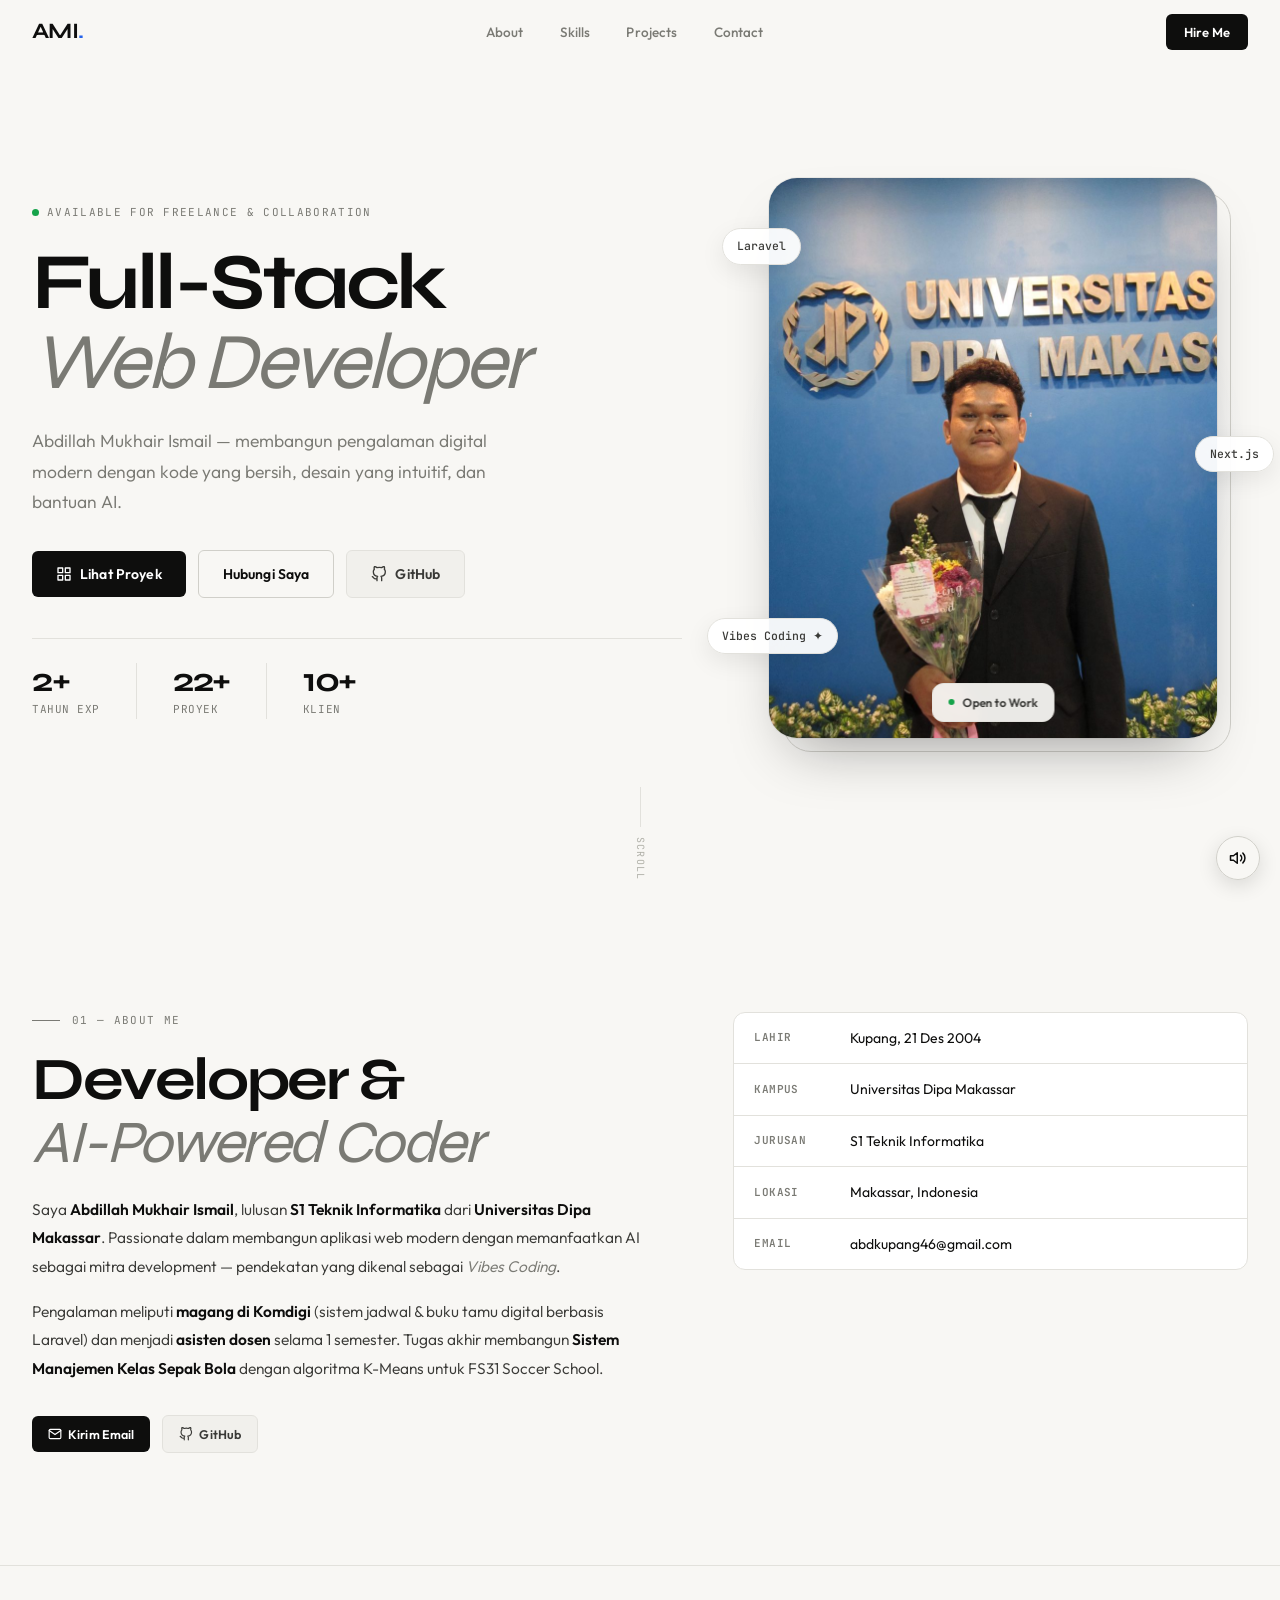
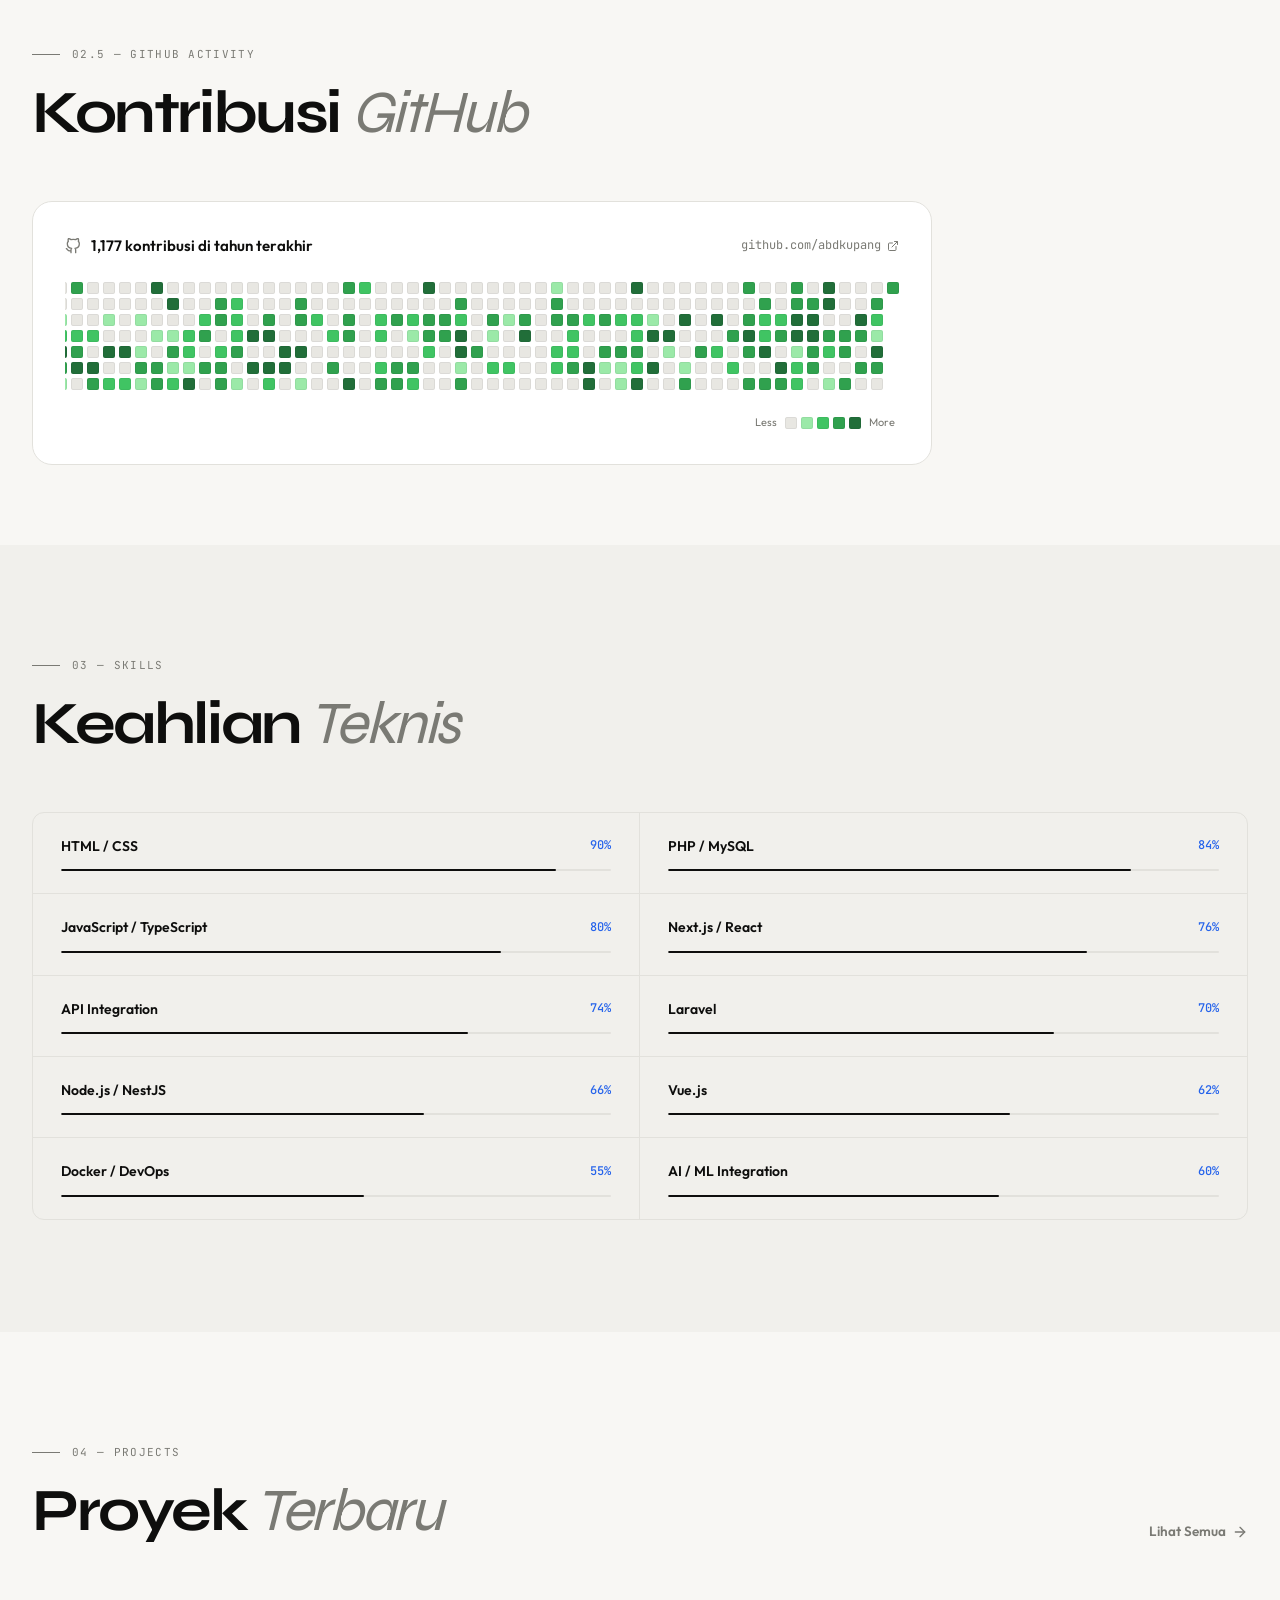
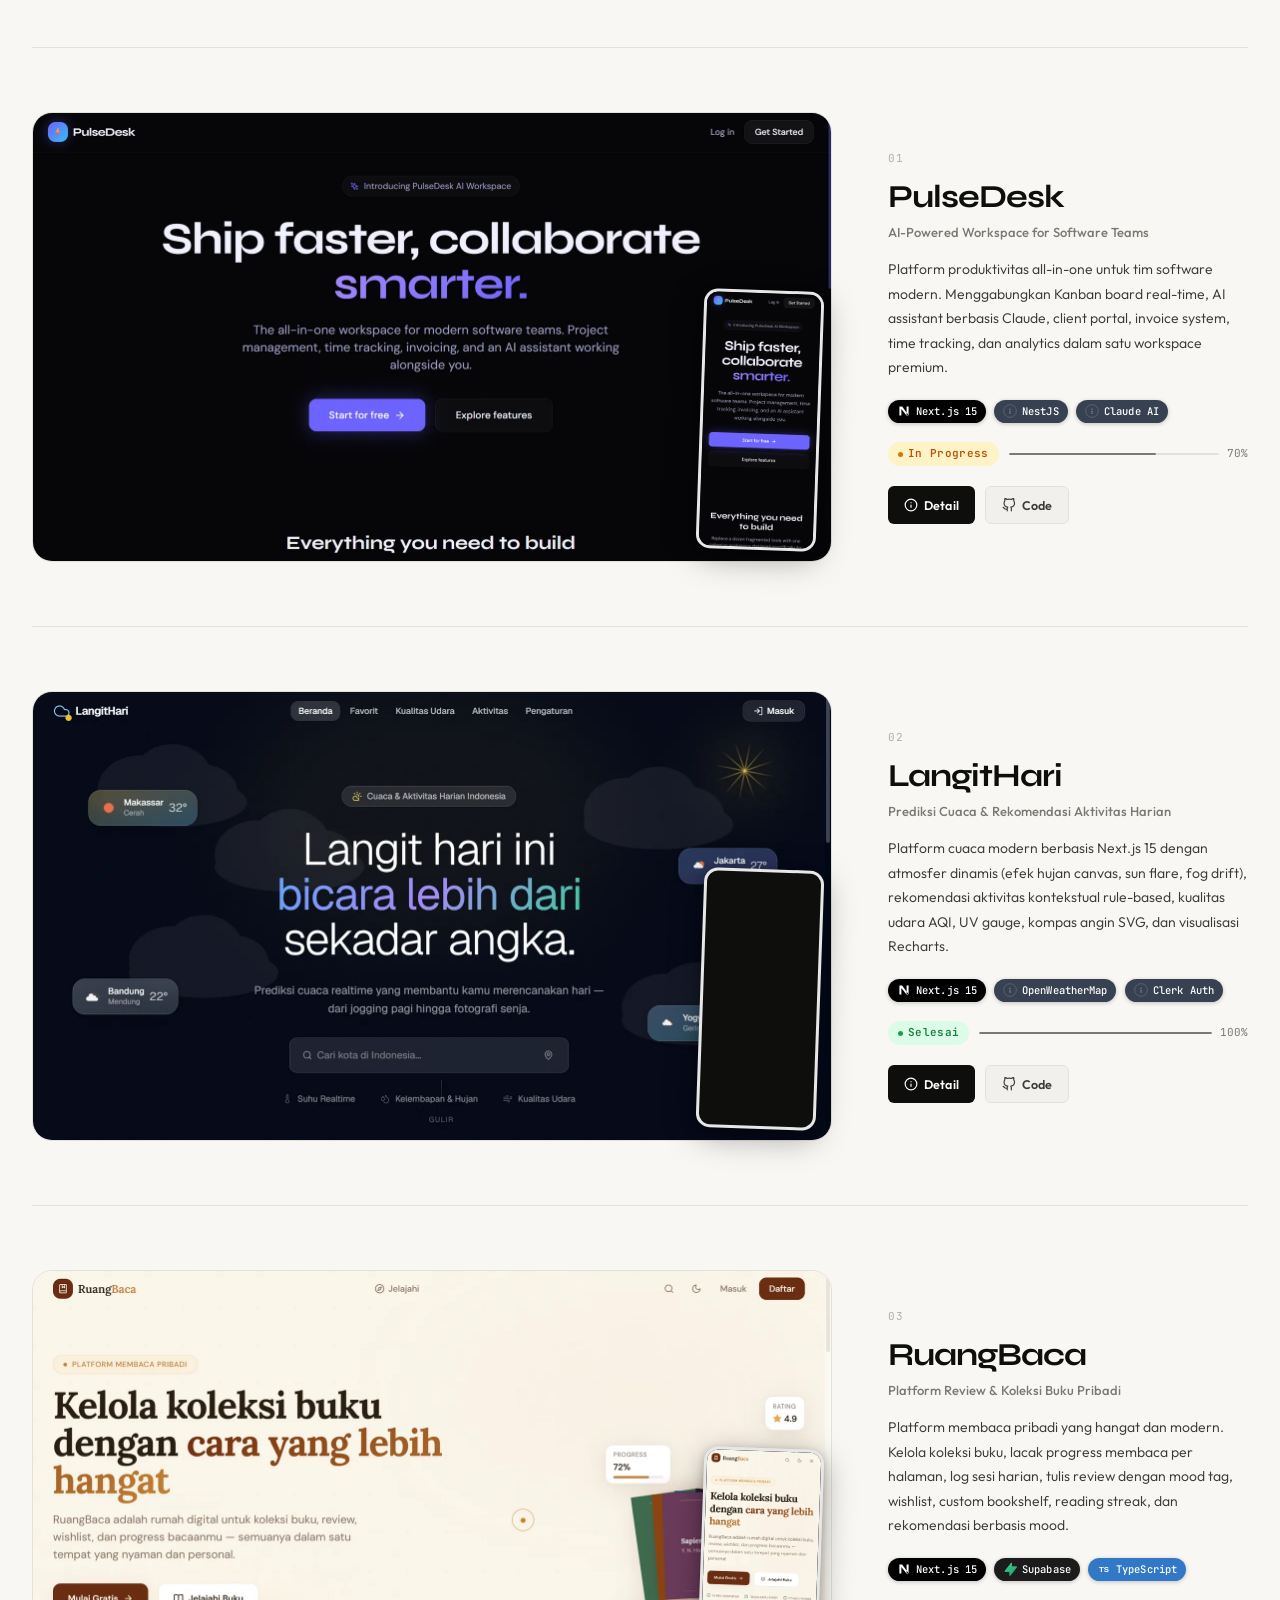
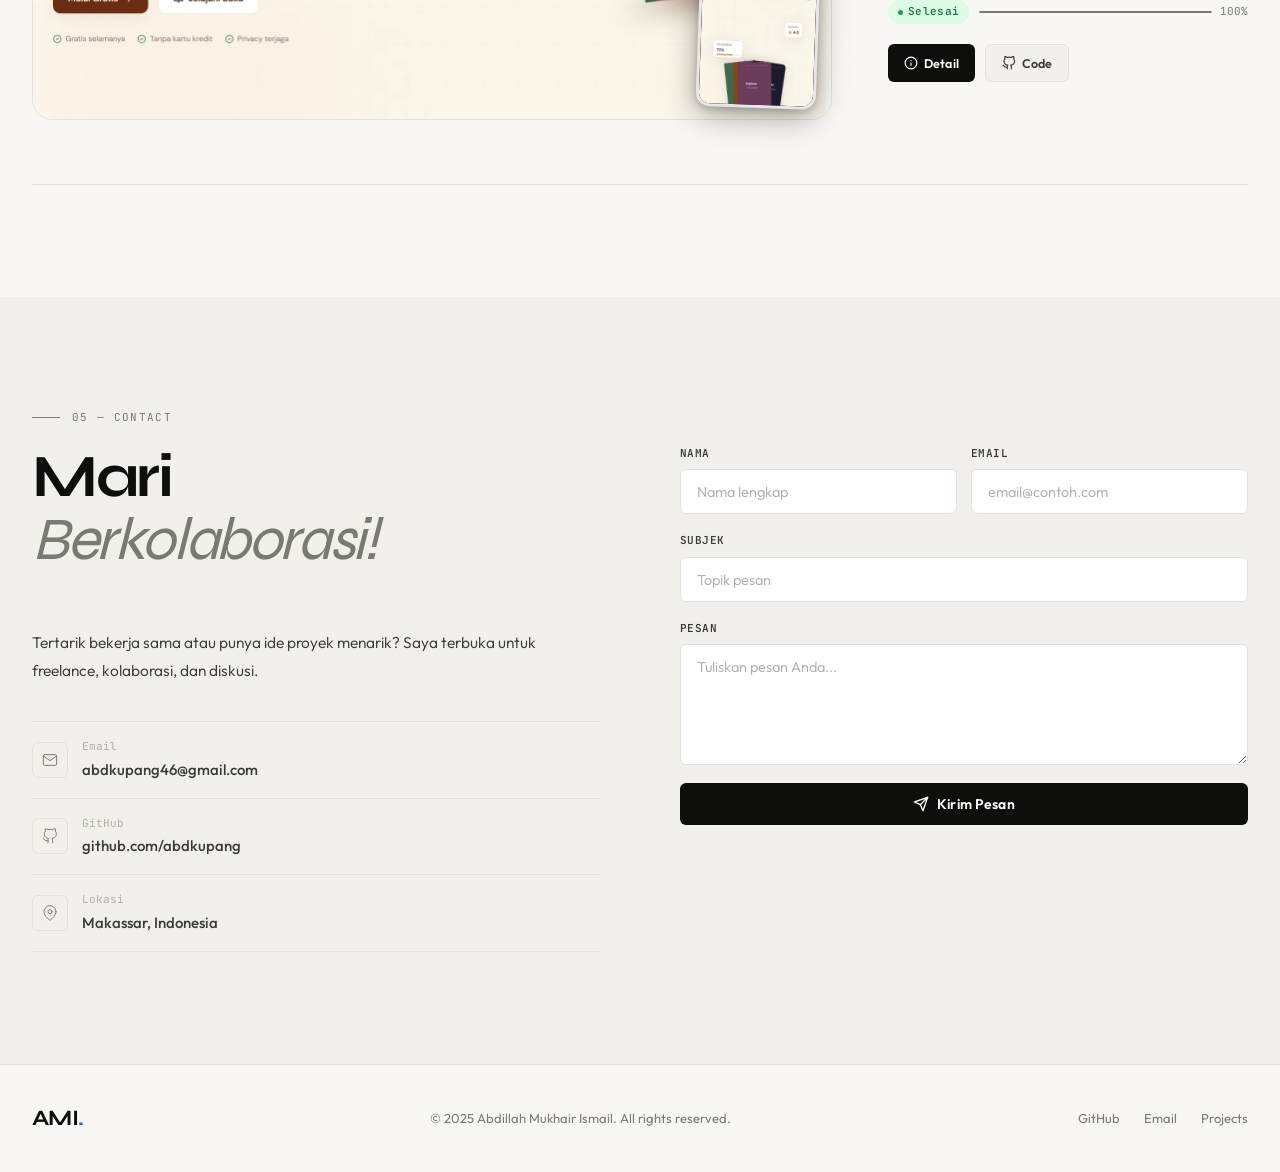
==== index.html @ 4f96936a "Perbarui tampilan: hero dengan foto, sound efek, optimasi performa" ====
<!DOCTYPE html>
<html lang="id">
<head>
  <meta charset="UTF-8">
  <meta name="viewport" content="width=device-width, initial-scale=1.0">
  <meta name="description" content="Abdillah Mukhair Ismail — Full-Stack Web Developer & AI-Powered Coder dari Makassar.">
  <title>Abdillah Mukhair Ismail — Portfolio</title>
  <link rel="preconnect" href="https://fonts.googleapis.com">
  <link rel="preconnect" href="https://fonts.gstatic.com" crossorigin>
  <link href="https://fonts.googleapis.com/css2?family=Syne:wght@400;600;700&family=Outfit:wght@300;400;500;600&family=JetBrains+Mono:wght@400;500&display=swap" rel="stylesheet">
  <link rel="preload" as="image" href="foto.jpg" fetchpriority="high">
  <link rel="stylesheet" href="style.css">
</head>
<body>

<!-- ── CURSOR ─────────────────────────────── -->
<div id="cursor-dot"></div>
<div id="cursor-ring"></div>

<!-- ── NAV ───────────────────────────────── -->
<nav class="nav" id="nav">
  <div class="nav-inner">
    <a href="index.html" class="nav-logo">AMI<span class="logo-dot">.</span></a>
    <ul class="nav-links" id="navLinks">
      <li><a href="#about"    class="nav-link">About</a></li>
      <li><a href="#skills"   class="nav-link">Skills</a></li>
      <li><a href="#projects" class="nav-link">Projects</a></li>
      <li><a href="#contact"  class="nav-link">Contact</a></li>
    </ul>
    <a href="#contact" class="nav-cta">Hire Me</a>
    <button class="nav-toggle" id="navToggle" aria-label="Toggle menu">
      <span></span><span></span>
    </button>
  </div>
</nav>

<!-- ── HERO ──────────────────────────────── -->
<section class="hero" id="hero">
  <div class="hero-grid">

    <div class="hero-copy">
      <div class="hero-eyebrow">
        <span class="hero-eyebrow-dot"></span>
        Available for Freelance &amp; Collaboration
      </div>

      <h1 class="hero-h1">
        Full-Stack<br>
        <em>Web Developer</em>
      </h1>

      <p class="hero-desc">
        Abdillah Mukhair Ismail — membangun pengalaman digital modern
        dengan kode yang bersih, desain yang intuitif, dan bantuan AI.
      </p>

      <div class="hero-actions">
        <a href="#projects" class="btn btn-primary">
          <svg xmlns="http://www.w3.org/2000/svg" width="16" height="16" viewBox="0 0 24 24" fill="none" stroke="currentColor" stroke-width="2" stroke-linecap="round" stroke-linejoin="round"><rect x="3" y="3" width="7" height="7"/><rect x="14" y="3" width="7" height="7"/><rect x="14" y="14" width="7" height="7"/><rect x="3" y="14" width="7" height="7"/></svg>
          Lihat Proyek
        </a>
        <a href="#contact" class="btn btn-outline">Hubungi Saya</a>
        <a href="https://github.com/abdkupang" target="_blank" rel="noopener" class="btn btn-ghost" aria-label="GitHub">
          <svg xmlns="http://www.w3.org/2000/svg" width="16" height="16" viewBox="0 0 24 24" fill="none" stroke="currentColor" stroke-width="2" stroke-linecap="round" stroke-linejoin="round"><path d="M9 19c-5 1.5-5-2.5-7-3m14 6v-3.87a3.37 3.37 0 00-.94-2.61c3.14-.35 6.44-1.54 6.44-7A5.44 5.44 0 0020 4.77 5.07 5.07 0 0019.91 1S18.73.65 16 2.48a13.38 13.38 0 00-7 0C6.27.65 5.09 1 5.09 1A5.07 5.07 0 005 4.77a5.44 5.44 0 00-1.5 3.78c0 5.42 3.3 6.61 6.44 7A3.37 3.37 0 009 18.13V22"/></svg>
          <span class="btn-label">GitHub</span>
        </a>
      </div>

      <div class="hero-stats">
        <div class="hero-stat">
          <div class="stat-num">2+</div>
          <div class="stat-label">Tahun Exp</div>
        </div>
        <div class="hero-stat">
          <div class="stat-num">22+</div>
          <div class="stat-label">Proyek</div>
        </div>
        <div class="hero-stat">
          <div class="stat-num">10+</div>
          <div class="stat-label">Klien</div>
        </div>
      </div>
    </div>

    <div class="hero-visual">
      <div class="hero-photo" id="heroPhoto">
        <img src="foto.jpg" alt="Foto Abdillah Mukhair Ismail" width="900" height="1200"
             decoding="async" fetchpriority="high"
             onerror="this.closest('.hero-photo').classList.add('no-photo')">
        <div class="photo-badge">
          <span class="photo-badge-dot"></span>
          Open to Work
        </div>
      </div>
      <span class="hero-chip chip-1" role="presentation">Laravel</span>
      <span class="hero-chip chip-2" role="presentation">Next.js</span>
      <span class="hero-chip chip-3" role="presentation">Vibes Coding ✦</span>
    </div>

  </div>

  <a href="#about" class="hero-scroll" aria-label="Scroll ke bagian About">
    <div class="scroll-track"><div class="scroll-thumb"></div></div>
    <span class="scroll-label">Scroll</span>
  </a>
</section>

<!-- ── ABOUT ──────────────────────────────── -->
<section class="section" id="about">
  <div class="container">
    <div class="about-grid">

      <div class="about-content">
        <div class="section-eyebrow reveal">01 — About Me</div>
        <h2 class="section-title reveal" style="--d:.08s">
          Developer &amp;<br><em>AI-Powered Coder</em>
        </h2>

        <p class="body-text reveal" style="--d:.14s">
          Saya <strong>Abdillah Mukhair Ismail</strong>, lulusan <strong>S1 Teknik Informatika</strong>
          dari <strong>Universitas Dipa Makassar</strong>. Passionate dalam membangun aplikasi web
          modern dengan memanfaatkan AI sebagai mitra development —
          pendekatan yang dikenal sebagai <em>Vibes Coding</em>.
        </p>
        <p class="body-text reveal" style="--d:.2s">
          Pengalaman meliputi <strong>magang di Komdigi</strong> (sistem jadwal &amp; buku tamu
          digital berbasis Laravel) dan menjadi <strong>asisten dosen</strong> selama 1 semester.
          Tugas akhir membangun <strong>Sistem Manajemen Kelas Sepak Bola</strong> dengan
          algoritma K-Means untuk FS31 Soccer School.
        </p>

        <div class="about-actions reveal" style="--d:.26s">
          <a href="mailto:abdkupang46@gmail.com" class="btn btn-primary btn-sm">
            <svg xmlns="http://www.w3.org/2000/svg" width="14" height="14" viewBox="0 0 24 24" fill="none" stroke="currentColor" stroke-width="2" stroke-linecap="round" stroke-linejoin="round"><path d="M4 4h16c1.1 0 2 .9 2 2v12c0 1.1-.9 2-2 2H4c-1.1 0-2-.9-2-2V6c0-1.1.9-2 2-2z"/><polyline points="22,6 12,13 2,6"/></svg>
            Kirim Email
          </a>
          <a href="https://github.com/abdkupang" target="_blank" rel="noopener" class="btn btn-ghost btn-sm">
            <svg xmlns="http://www.w3.org/2000/svg" width="14" height="14" viewBox="0 0 24 24" fill="none" stroke="currentColor" stroke-width="2" stroke-linecap="round" stroke-linejoin="round"><path d="M9 19c-5 1.5-5-2.5-7-3m14 6v-3.87a3.37 3.37 0 00-.94-2.61c3.14-.35 6.44-1.54 6.44-7A5.44 5.44 0 0020 4.77 5.07 5.07 0 0019.91 1S18.73.65 16 2.48a13.38 13.38 0 00-7 0C6.27.65 5.09 1 5.09 1A5.07 5.07 0 005 4.77a5.44 5.44 0 00-1.5 3.78c0 5.42 3.3 6.61 6.44 7A3.37 3.37 0 009 18.13V22"/></svg>
            GitHub
          </a>
        </div>
      </div>

      <div class="about-info reveal reveal-right" style="--d:.12s">
        <div class="info-row">
          <span class="info-key">Lahir</span>
          <span class="info-val">Kupang, 21 Des 2004</span>
        </div>
        <div class="info-row">
          <span class="info-key">Kampus</span>
          <span class="info-val">Universitas Dipa Makassar</span>
        </div>
        <div class="info-row">
          <span class="info-key">Jurusan</span>
          <span class="info-val">S1 Teknik Informatika</span>
        </div>
        <div class="info-row">
          <span class="info-key">Lokasi</span>
          <span class="info-val">Makassar, Indonesia</span>
        </div>
        <div class="info-row">
          <span class="info-key">Email</span>
          <span class="info-val">abdkupang46@gmail.com</span>
        </div>
      </div>

    </div>
  </div>
</section>

<!-- ── GITHUB CONTRIBUTIONS ─────────────── -->
<section class="section section-gh" id="github">
  <div class="container">
    <div class="section-eyebrow reveal">02.5 — GitHub Activity</div>
    <h2 class="section-title reveal" style="--d:.08s">Kontribusi<em> GitHub</em></h2>
    <div class="gh-contrib-wrap reveal" style="--d:.14s">
      <div class="gh-contrib-header">
        <div class="gh-contrib-meta">
          <svg xmlns="http://www.w3.org/2000/svg" width="16" height="16" viewBox="0 0 24 24" fill="none" stroke="currentColor" stroke-width="2" stroke-linecap="round" stroke-linejoin="round"><path d="M9 19c-5 1.5-5-2.5-7-3m14 6v-3.87a3.37 3.37 0 00-.94-2.61c3.14-.35 6.44-1.54 6.44-7A5.44 5.44 0 0020 4.77 5.07 5.07 0 0019.91 1S18.73.65 16 2.48a13.38 13.38 0 00-7 0C6.27.65 5.09 1 5.09 1A5.07 5.07 0 005 4.77a5.44 5.44 0 00-1.5 3.78c0 5.42 3.3 6.61 6.44 7A3.37 3.37 0 009 18.13V22"/></svg>
          <span id="ghContribCount">Loading...</span>
        </div>
        <a href="https://github.com/abdkupang" target="_blank" class="gh-profile-link">
          github.com/abdkupang
          <svg xmlns="http://www.w3.org/2000/svg" width="12" height="12" viewBox="0 0 24 24" fill="none" stroke="currentColor" stroke-width="2" stroke-linecap="round" stroke-linejoin="round"><path d="M18 13v6a2 2 0 01-2 2H5a2 2 0 01-2-2V8a2 2 0 012-2h6"/><polyline points="15 3 21 3 21 9"/><line x1="10" y1="14" x2="21" y2="3"/></svg>
        </a>
      </div>
      <div class="gh-heatmap-scroll">
        <div class="gh-heatmap" id="ghHeatmap"></div>
      </div>
      <div class="gh-contrib-footer">
        <div class="gh-legend">
          <span class="gh-legend-label">Less</span>
          <span class="gh-cell gh-l0"></span>
          <span class="gh-cell gh-l1"></span>
          <span class="gh-cell gh-l2"></span>
          <span class="gh-cell gh-l3"></span>
          <span class="gh-cell gh-l4"></span>
          <span class="gh-legend-label">More</span>
        </div>
      </div>
    </div>
  </div>
</section>

<!-- ── SKILLS ─────────────────────────────── -->
<section class="section section-alt" id="skills">
  <div class="container">
    <div class="section-eyebrow reveal">03 — Skills</div>
    <h2 class="section-title reveal" style="--d:.08s">Keahlian<em> Teknis</em></h2>

    <div class="skills-grid" id="skillsGrid">
      <!-- Rendered by JS from SKILLS data -->
    </div>
  </div>
</section>

<!-- ── PROJECTS ───────────────────────────── -->
<section class="section" id="projects">
  <div class="container">
    <div class="projects-intro">
      <div>
        <div class="section-eyebrow reveal">04 — Projects</div>
        <h2 class="section-title reveal" style="--d:.08s">Proyek<em> Terbaru</em></h2>
      </div>
      <a href="projects.html" class="link-view-all reveal" style="--d:.12s">
        Lihat Semua
        <svg xmlns="http://www.w3.org/2000/svg" width="16" height="16" viewBox="0 0 24 24" fill="none" stroke="currentColor" stroke-width="2" stroke-linecap="round" stroke-linejoin="round"><line x1="5" y1="12" x2="19" y2="12"/><polyline points="12 5 19 12 12 19"/></svg>
      </a>
    </div>

    <div class="featured-list" id="featuredList">
      <!-- Rendered by JS -->
    </div>
  </div>
</section>

<!-- ── CONTACT ───────────────────────────── -->
<section class="section section-alt" id="contact">
  <div class="container">
    <div class="section-eyebrow reveal">05 — Contact</div>
    <div class="contact-grid">

      <div class="reveal reveal-left">
        <h2 class="section-title">Mari<br><em>Berkolaborasi!</em></h2>
        <p class="body-text">
          Tertarik bekerja sama atau punya ide proyek menarik?
          Saya terbuka untuk freelance, kolaborasi, dan diskusi.
        </p>

        <div class="contact-links">
          <a href="mailto:abdkupang46@gmail.com" class="contact-link">
            <span class="contact-link-icon">
              <svg xmlns="http://www.w3.org/2000/svg" width="16" height="16" viewBox="0 0 24 24" fill="none" stroke="currentColor" stroke-width="1.5" stroke-linecap="round" stroke-linejoin="round"><path d="M4 4h16c1.1 0 2 .9 2 2v12c0 1.1-.9 2-2 2H4c-1.1 0-2-.9-2-2V6c0-1.1.9-2 2-2z"/><polyline points="22,6 12,13 2,6"/></svg>
            </span>
            <span>
              <span class="contact-link-label">Email</span>
              <span class="contact-link-value">abdkupang46@gmail.com</span>
            </span>
          </a>
          <a href="https://github.com/abdkupang" target="_blank" class="contact-link">
            <span class="contact-link-icon">
              <svg xmlns="http://www.w3.org/2000/svg" width="16" height="16" viewBox="0 0 24 24" fill="none" stroke="currentColor" stroke-width="1.5" stroke-linecap="round" stroke-linejoin="round"><path d="M9 19c-5 1.5-5-2.5-7-3m14 6v-3.87a3.37 3.37 0 00-.94-2.61c3.14-.35 6.44-1.54 6.44-7A5.44 5.44 0 0020 4.77 5.07 5.07 0 0019.91 1S18.73.65 16 2.48a13.38 13.38 0 00-7 0C6.27.65 5.09 1 5.09 1A5.07 5.07 0 005 4.77a5.44 5.44 0 00-1.5 3.78c0 5.42 3.3 6.61 6.44 7A3.37 3.37 0 009 18.13V22"/></svg>
            </span>
            <span>
              <span class="contact-link-label">GitHub</span>
              <span class="contact-link-value">github.com/abdkupang</span>
            </span>
          </a>
          <div class="contact-link" style="cursor:default">
            <span class="contact-link-icon">
              <svg xmlns="http://www.w3.org/2000/svg" width="16" height="16" viewBox="0 0 24 24" fill="none" stroke="currentColor" stroke-width="1.5" stroke-linecap="round" stroke-linejoin="round"><path d="M21 10c0 7-9 13-9 13s-9-6-9-13a9 9 0 0118 0z"/><circle cx="12" cy="10" r="3"/></svg>
            </span>
            <span>
              <span class="contact-link-label">Lokasi</span>
              <span class="contact-link-value">Makassar, Indonesia</span>
            </span>
          </div>
        </div>
      </div>

      <form class="contact-form reveal reveal-right" id="contactForm">
        <div class="form-row">
          <div class="form-group">
            <label class="form-label" for="name">Nama</label>
            <input class="form-control" type="text" id="name" placeholder="Nama lengkap" required>
          </div>
          <div class="form-group">
            <label class="form-label" for="email">Email</label>
            <input class="form-control" type="email" id="email" placeholder="email@contoh.com" required>
          </div>
        </div>
        <div class="form-group">
          <label class="form-label" for="subject">Subjek</label>
          <input class="form-control" type="text" id="subject" placeholder="Topik pesan" required>
        </div>
        <div class="form-group">
          <label class="form-label" for="message">Pesan</label>
          <textarea class="form-control" id="message" rows="5" placeholder="Tuliskan pesan Anda..." required></textarea>
        </div>
        <button type="submit" class="btn btn-primary" style="width:100%;justify-content:center">
          <svg xmlns="http://www.w3.org/2000/svg" width="16" height="16" viewBox="0 0 24 24" fill="none" stroke="currentColor" stroke-width="2" stroke-linecap="round" stroke-linejoin="round"><line x1="22" y1="2" x2="11" y2="13"/><polygon points="22 2 15 22 11 13 2 9 22 2"/></svg>
          Kirim Pesan
        </button>
      </form>

    </div>
  </div>
</section>

<!-- ── FOOTER ─────────────────────────────── -->
<footer class="footer">
  <div class="container">
    <div class="footer-inner">
      <a href="index.html" class="nav-logo">AMI<span class="logo-dot">.</span></a>
      <p class="footer-copy">© 2025 Abdillah Mukhair Ismail. All rights reserved.</p>
      <div class="footer-links">
        <a href="https://github.com/abdkupang" target="_blank">GitHub</a>
        <a href="mailto:abdkupang46@gmail.com">Email</a>
        <a href="projects.html">Projects</a>
      </div>
    </div>
  </div>
</footer>

<script src="data.js"></script>
<script src="tech-icons.js"></script>
<script src="github.js"></script>
<script src="sfx.js"></script>
<script src="cursor.js"></script>
<script src="script.js"></script>
<script src="physics.js"></script>
</body>
</html>
---- style.css ----
/* ═══════════════════════════════════════════════
   PORTFOLIO v3 — Style
   Font: Syne + Outfit + JetBrains Mono
═══════════════════════════════════════════════ */

:root {
  --ink:        #0e0e0d;
  --ink-2:      #3a3a37;
  --ink-3:      #7a7a74;
  --ink-4:      #b0b0a8;
  --paper:      #f8f7f4;
  --paper-2:    #f1f0ec;
  --paper-3:    #e8e7e2;
  --line:       #e2e1dc;
  --line-2:     #d0cfc9;
  --white:      #ffffff;
  --accent:     #2563eb;
  --accent-dim: rgba(37,99,235,.10);
  --green:      #16a34a;
  --amber:      #d97706;
  --font-display: 'Syne', sans-serif;
  --font-body:    'Outfit', sans-serif;
  --font-mono:    'JetBrains Mono', monospace;
  --nav-h:  64px;
  --max-w:  1280px;
  --ease:   cubic-bezier(0.16, 1, 0.3, 1);
  --r-sm: 6px; --r: 12px; --r-lg: 20px;
}

*, *::before, *::after { box-sizing: border-box; margin: 0; padding: 0; }
html { scroll-behavior: smooth; -webkit-text-size-adjust: 100%; }
body {
  font-family: var(--font-body);
  background: var(--paper); color: var(--ink);
  line-height: 1.6; overflow-x: hidden;
  -webkit-font-smoothing: antialiased;
}
img { max-width: 100%; height: auto; display: block; }
a { color: inherit; text-decoration: none; }
ul, ol { list-style: none; }
button { font-family: inherit; cursor: pointer; border: none; background: none; }
input, textarea { font-family: inherit; }
::-webkit-scrollbar { width: 5px; }
::-webkit-scrollbar-track { background: var(--paper); }
::-webkit-scrollbar-thumb { background: var(--line-2); border-radius: 3px; }

/* ── CURSOR ── style kursor ada di cursor.js (dipakai semua halaman) ── */

/* ── NAV ── */
.nav {
  position: fixed; top: 0; left: 0; right: 0; z-index: 200;
  height: var(--nav-h);
  transition: background .35s, border-color .35s, box-shadow .35s;
}
.nav.scrolled {
  background: rgba(248,247,244,.94);
  backdrop-filter: blur(12px);
  border-bottom: 1px solid var(--line);
  box-shadow: 0 1px 20px rgba(0,0,0,.04);
}
.nav-inner {
  max-width: var(--max-w); margin: 0 auto; padding: 0 32px;
  height: 100%; display: flex; align-items: center; justify-content: space-between;
}
.nav-logo {
  font-family: var(--font-display); font-size: 22px; font-weight: 700;
  letter-spacing: -.03em; transition: opacity .2s;
}
.nav-logo:hover { opacity: .65; }
.logo-dot { color: var(--accent); }
.nav-links { display: flex; align-items: center; gap: 36px; }
.nav-link {
  font-size: 13.5px; font-weight: 500; color: var(--ink-3);
  transition: color .2s; position: relative; letter-spacing: .01em;
}
.nav-link::after {
  content: ''; position: absolute; bottom: -4px; left: 0;
  width: 0; height: 1.5px; background: var(--accent);
  transition: width .28s var(--ease);
}
.nav-link:hover { color: var(--ink); }
.nav-link:hover::after, .nav-link.active::after { width: 100%; }
.nav-link.active { color: var(--ink); }
.nav-cta {
  font-size: 13px; font-weight: 600; padding: 8px 18px;
  border-radius: var(--r-sm); background: var(--ink); color: var(--white);
  transition: all .2s;
}
.nav-cta:hover { background: var(--ink-2); transform: translateY(-1px); }
.nav-toggle { display: none; flex-direction: column; gap: 5px; padding: 6px; width: 36px; }
.nav-toggle span { display: block; height: 1.5px; background: var(--ink); transition: transform .3s var(--ease), opacity .2s; transform-origin: center; }
.nav-toggle.open span:nth-child(1) { transform: translateY(6.5px) rotate(45deg); }
.nav-toggle.open span:nth-child(2) { transform: translateY(-6.5px) rotate(-45deg); }

/* ── HERO ── foto + teks dalam satu layar pertama ── */
.hero {
  min-height: 100vh; min-height: 100svh;
  max-width: var(--max-w); margin: 0 auto; position: relative;
  display: flex; align-items: center;
  padding: calc(var(--nav-h) + 16px) 32px 64px;
}
.hero-grid {
  width: 100%;
  display: grid; grid-template-columns: minmax(0, 1.12fr) minmax(0, .88fr);
  gap: 56px; align-items: center;
}
.hero-copy { will-change: transform; }
.hero-eyebrow {
  display: inline-flex; align-items: center; gap: 8px;
  font-family: var(--font-mono); font-size: 11px;
  color: var(--ink-3); letter-spacing: .12em; text-transform: uppercase;
  margin-bottom: 22px;
  opacity: 0; animation: fadeUp .6s var(--ease) .1s forwards;
}
.hero-eyebrow-dot { width: 7px; height: 7px; border-radius: 50%; background: var(--green); animation: blink 2.4s ease-in-out infinite; }
@keyframes blink { 0%,100%{opacity:1} 50%{opacity:.25} }
.hero-h1 {
  font-family: var(--font-display);
  font-size: clamp(44px, 6.2vw, 88px);
  font-weight: 700; line-height: 1.0; letter-spacing: -.04em; margin-bottom: 24px;
  opacity: 0; animation: fadeUp .7s var(--ease) .2s forwards;
}
.hero-h1 em { font-style: italic; font-weight: 300; color: var(--ink-3); }
.hero-desc {
  font-size: clamp(15px, 1.5vw, 17.5px); color: var(--ink-3);
  line-height: 1.75; max-width: 500px; font-weight: 350; margin-bottom: 32px;
  opacity: 0; animation: fadeUp .7s var(--ease) .32s forwards;
}
.hero-actions {
  display: flex; align-items: center; gap: 12px; flex-wrap: wrap; margin-bottom: 40px;
  opacity: 0; animation: fadeUp .7s var(--ease) .44s forwards;
}
.hero-stats {
  display: flex; border-top: 1px solid var(--line); padding-top: 24px;
  opacity: 0; animation: fadeUp .7s var(--ease) .56s forwards;
}
.hero-stat { padding-right: 36px; margin-right: 36px; border-right: 1px solid var(--line); cursor: default; }
.hero-stat:last-child { border-right: none; margin-right: 0; padding-right: 0; }
.stat-num { font-family: var(--font-display); font-size: 34px; font-weight: 700; letter-spacing: -.04em; line-height: 1; margin-bottom: 4px; }
.stat-label { font-size: 11px; color: var(--ink-3); letter-spacing: .05em; text-transform: uppercase; font-family: var(--font-mono); }

/* Foto profil */
.hero-visual { position: relative; display: flex; justify-content: center; align-items: center; }
.hero-visual::before {                       /* aura biru statis (murah, tanpa blur) */
  content: ''; position: absolute; width: 100%; aspect-ratio: 1; top: 50%; left: 50%;
  transform: translate(-50%, -50%); pointer-events: none;
  background: radial-gradient(closest-side, rgba(37,99,235,.13), rgba(37,99,235,0));
}
.hero-photo {
  position: relative; z-index: 2;
  height: min(66vh, 560px); height: min(66svh, 560px);
  aspect-ratio: 4 / 5; max-width: 100%;
  border-radius: 28px;
  opacity: 0; animation: photoIn .9s var(--ease) .25s forwards;
}
.hero-photo::before {                        /* bingkai garis di belakang foto */
  content: ''; position: absolute; inset: 14px -14px -14px 14px; z-index: -1;
  border: 1.5px solid var(--line-2); border-radius: inherit; pointer-events: none;
}
.hero-photo img {
  width: 100%; height: 100%; object-fit: cover; object-position: 50% 24%;
  border-radius: inherit; background: var(--paper-3);
  box-shadow: 0 30px 60px -24px rgba(14,14,13,.38), 0 0 0 1px rgba(14,14,13,.06);
  -webkit-user-drag: none; touch-action: manipulation;
}
.hero-photo.no-photo img { visibility: hidden; }
.hero-photo.no-photo::after {
  content: ''; position: absolute; inset: 0; border-radius: inherit; background: var(--paper-3);
}
@keyframes photoIn { from { opacity: 0; transform: translateY(24px) scale(.97); } to { opacity: 1; transform: none; } }

.photo-badge {
  position: absolute; bottom: 16px; left: 50%; transform: translateX(-50%);
  background: rgba(248,247,244,.94); backdrop-filter: blur(8px);
  border: 1px solid var(--line); border-radius: var(--r);
  padding: 9px 16px; white-space: nowrap; pointer-events: none;
  font-size: 12px; font-weight: 600; color: var(--ink-2);
  display: flex; align-items: center; gap: 8px;
}
.photo-badge-dot { width: 6px; height: 6px; border-radius: 50%; background: var(--green); animation: blink 2s infinite; }

/* Chip melayang di sekitar foto (desktop) */
.hero-chip {
  position: absolute; z-index: 3; padding: 8px 14px; border-radius: 100px;
  background: rgba(255,255,255,.94); border: 1px solid var(--line);
  font-family: var(--font-mono); font-size: 11.5px; font-weight: 500; color: var(--ink-2);
  box-shadow: 0 8px 24px rgba(0,0,0,.08); cursor: pointer; user-select: none;
  animation: chipFloat 5.5s ease-in-out infinite;
  transition: transform .25s var(--ease), box-shadow .25s, color .2s;
}
.hero-chip:hover { transform: scale(1.1) !important; color: var(--accent); box-shadow: 0 12px 30px rgba(37,99,235,.2); }
.hero-chip:active { transform: scale(.94) !important; }
.chip-1 { top: 9%;  left: -3%; }
.chip-2 { top: 46%; right: -5%; animation-delay: -1.8s; }
.chip-3 { bottom: 15%; left: -6%; animation-delay: -3.4s; }
@keyframes chipFloat { 0%,100% { translate: 0 0; } 50% { translate: 0 -9px; } }

/* Statistik mengambang (CSS saja, bukan loop JS) */
.hero-stat { animation: statFloat 4.6s ease-in-out infinite; }
.hero-stat:nth-child(2) { animation-delay: -1.5s; }
.hero-stat:nth-child(3) { animation-delay: -3s; }
@keyframes statFloat { 0%,100% { translate: 0 0; } 50% { translate: 0 -4px; } }

.hero-scroll {
  position: absolute; bottom: 20px; left: 50%; transform: translateX(-50%);
  display: flex; flex-direction: column; align-items: center; gap: 10px;
  opacity: 0; animation: fadeIn .6s ease 1.2s forwards;
}
.scroll-track { width: 1px; height: 40px; background: var(--line); position: relative; overflow: hidden; }
.scroll-thumb { position: absolute; top: -100%; left: 0; width: 100%; height: 50%; background: var(--ink-3); animation: scrollAnim 2.2s var(--ease) infinite 1.5s; }
@keyframes scrollAnim { 0%{top:-50%} 100%{top:120%} }
.scroll-label { font-family: var(--font-mono); font-size: 10px; color: var(--ink-4); letter-spacing: .12em; text-transform: uppercase; writing-mode: vertical-rl; }

/* ── BUTTONS ── */
.btn {
  display: inline-flex; align-items: center; gap: 8px;
  padding: 12px 24px; border-radius: var(--r-sm);
  font-size: 14px; font-weight: 600; letter-spacing: .01em;
  transition: all .22s var(--ease); white-space: nowrap;
}
.btn svg { flex-shrink: 0; }
.btn-primary { background: var(--ink); color: var(--white); }
.btn-primary:hover { background: var(--ink-2); transform: translateY(-2px); box-shadow: 0 8px 24px rgba(0,0,0,.18); }
.btn-primary:active { transform: translateY(0); }
.btn-outline { background: transparent; color: var(--ink); border: 1.5px solid var(--line-2); }
.btn-outline:hover { border-color: var(--ink); background: var(--ink); color: var(--white); transform: translateY(-2px); }
.btn-ghost { background: var(--paper-2); color: var(--ink-2); border: 1px solid var(--line); }
.btn-ghost:hover { background: var(--paper-3); border-color: var(--line-2); }
.btn-sm { padding: 8px 16px; font-size: 12.5px; border-radius: var(--r-sm); gap: 6px; }
.btn-full { width: 100%; justify-content: center; }

/* ── LAYOUT ── */
.container { max-width: var(--max-w); margin: 0 auto; padding: 0 32px; }
.section { padding: 112px 0; }
.section-alt { background: var(--paper-2); }
.section-eyebrow {
  font-family: var(--font-mono); font-size: 11px; color: var(--ink-3);
  letter-spacing: .12em; text-transform: uppercase; margin-bottom: 18px;
  display: flex; align-items: center; gap: 12px;
}
.section-eyebrow::before { content:''; width:28px; height:1px; background:var(--ink-3); }
.section-title {
  font-family: var(--font-display); font-size: clamp(34px, 5vw, 60px);
  font-weight: 700; letter-spacing: -.04em; line-height: 1.06; margin-bottom: 56px;
}
.section-title em { font-style: italic; font-weight: 300; color: var(--ink-3); }

/* ── ABOUT ── */
.about-grid { display: grid; grid-template-columns: minmax(0, 1.1fr) minmax(0, .9fr); gap: 72px; align-items: start; }
.about-content .section-title { margin-bottom: 20px; }
.about-actions { display: flex; align-items: center; gap: 12px; flex-wrap: wrap; margin-top: 32px; }
.body-text { font-size: 15.5px; color: var(--ink-2); line-height: 1.85; font-weight: 350; margin-bottom: 16px; }
.body-text strong { color: var(--ink); font-weight: 600; }
.body-text em { font-style: italic; color: var(--ink-3); }
.about-info { border: 1px solid var(--line); border-radius: var(--r); overflow: hidden; background: var(--white); position: sticky; top: calc(var(--nav-h) + 24px); }
.info-row { display: flex; align-items: center; padding: 14px 20px; border-bottom: 1px solid var(--line); font-size: 14px; transition: background .2s; }
.info-row:hover { background: var(--paper-2); }
.info-row:last-child { border-bottom: none; }
.info-key { width: 96px; flex-shrink: 0; font-weight: 600; color: var(--ink-3); font-size: 11px; text-transform: uppercase; letter-spacing: .04em; font-family: var(--font-mono); }
.info-val { color: var(--ink); word-break: break-word; }

/* ── GITHUB CONTRIBUTIONS ── */
.section-gh {
  border-top: 1px solid var(--line);
  padding: 80px 0;
}
.gh-contrib-wrap {
  border: 1px solid var(--line);
  border-radius: var(--r-lg);
  background: var(--white);
  padding: 32px;
  max-width: 900px;
}
.gh-contrib-header {
  display: flex;
  justify-content: space-between;
  align-items: center;
  margin-bottom: 24px;
  flex-wrap: wrap;
  gap: 16px;
}
.gh-contrib-meta {
  display: flex;
  align-items: center;
  gap: 10px;
  font-weight: 600;
  color: var(--ink);
  font-size: 15px;
}
.gh-contrib-meta svg {
  color: var(--ink-3);
}
.gh-profile-link {
  display: inline-flex;
  align-items: center;
  gap: 6px;
  font-family: var(--font-mono);
  font-size: 12px;
  color: var(--ink-3);
  transition: color .2s;
}
.gh-profile-link:hover {
  color: var(--accent);
}
.gh-heatmap-scroll {
  overflow-x: auto;
  overflow-y: hidden;
  padding-bottom: 12px;
  margin-bottom: 8px;
}
.gh-heatmap {
  display: grid;
  grid-template-rows: repeat(7, 12px);
  grid-auto-flow: column;
  grid-auto-columns: 12px;
  gap: 4px;
  min-width: max-content;
}
.gh-cell {
  width: 12px;
  height: 12px;
  border-radius: 2px;
  background-color: var(--paper-3);
  outline: 1px solid rgba(27,31,35,0.06);
  outline-offset: -1px;
}
.gh-l0 { background-color: var(--paper-3); }
.gh-l1 { background-color: #9be9a8; }
.gh-l2 { background-color: #40c463; }
.gh-l3 { background-color: #30a14e; }
.gh-l4 { background-color: #216e39; }

.gh-contrib-footer {
  display: flex;
  justify-content: flex-end;
  align-items: center;
  margin-top: 12px;
}
.gh-legend {
  display: flex;
  align-items: center;
  gap: 4px;
  font-size: 11px;
  color: var(--ink-3);
}
.gh-legend-label {
  margin: 0 4px;
}

/* ── SKILLS ── */
.skills-grid { display: grid; grid-template-columns: 1fr 1fr; gap: 0; border: 1px solid var(--line); border-radius: var(--r); overflow: hidden; }
.skill-item { padding: 22px 28px; border-bottom: 1px solid var(--line); transition: background .2s; }
.skill-item:hover { background: var(--paper-2); }
.skill-item:nth-child(odd) { border-right: 1px solid var(--line); }
.skill-item:nth-last-child(-n+2) { border-bottom: none; }
.skill-header { display: flex; justify-content: space-between; align-items: center; margin-bottom: 12px; }
.skill-name { font-size: 14px; font-weight: 600; }
.skill-pct { font-family: var(--font-mono); font-size: 12px; color: var(--accent); font-weight: 500; }
.skill-track { height: 2px; background: var(--line); border-radius: 2px; overflow: hidden; }
.skill-fill { height: 100%; background: var(--ink); border-radius: 2px; width: 0; transition: width 1.1s var(--ease); }

/* ── TAGS & BADGES ── */
.tag {
  display: inline-flex; align-items: center;
  padding: 4px 10px; border-radius: 100px;
  font-size: 11.5px; font-weight: 500; letter-spacing: .01em;
  background: var(--paper-3); border: 1px solid var(--line);
  color: var(--ink-2); font-family: var(--font-mono); transition: all .2s; white-space: nowrap;
}
.section-alt .tag { background: var(--paper-2); }
.tag-primary { background: var(--accent-dim); border-color: rgba(37,99,235,.22); color: var(--accent); }
.badge {
  display: inline-flex; align-items: center; gap: 5px;
  padding: 3px 10px; border-radius: 100px;
  font-size: 11px; font-weight: 600; font-family: var(--font-mono); letter-spacing: .03em; flex-shrink: 0;
}
.badge::before { content:''; display:block; width:5px; height:5px; border-radius:50%; flex-shrink:0; }
.badge-done { background:#dcfce7; color:#15803d; } .badge-done::before { background:#16a34a; }
.badge-wip  { background:#fef3c7; color:#b45309; } .badge-wip::before  { background:#d97706; }

/* ═══════════════════════════════════════════════
   FEATURED PROJECTS (homepage)
═══════════════════════════════════════════════ */
.projects-intro { display: flex; justify-content: space-between; align-items: flex-end; margin-bottom: 0; }
.link-view-all {
  display: inline-flex; align-items: center; gap: 6px;
  font-size: 13.5px; font-weight: 600; color: var(--ink-3); transition: all .2s; padding-bottom: 56px;
}
.link-view-all svg { transition: transform .2s; }
.link-view-all:hover { color: var(--accent); }
.link-view-all:hover svg { transform: translateX(3px); }

.featured-list { display: flex; flex-direction: column; }
.featured-item {
  display: grid; grid-template-columns: 1fr 360px;
  gap: 56px; border-top: 1px solid var(--line);
  padding: 64px 0; align-items: center;
}
.featured-item:first-child { margin-top: 48px; }
.featured-item:last-child { border-bottom: 1px solid var(--line); }

/* Visual: desktop full-width, mobile floating overlay */
.fi-visual {
  position: relative;
  padding-bottom: 0; /* phone overflow handled by margin-bottom on featured-item */
}

/* Desktop screenshot — full width */
.fi-desktop {
  width: 100%;
  border-radius: var(--r-lg); overflow: hidden;
  border: 1px solid var(--line); background: var(--paper-2);
  aspect-ratio: 16/9; position: relative;
}
.fi-desktop img { width: 100%; height: 100%; object-fit: cover; transition: transform .6s var(--ease); display: block; }
.featured-item:hover .fi-desktop img { transform: scale(1.03); }

/* Mobile screenshot — floating in front of desktop, bottom-right */
.fi-mobile {
  position: absolute;
  bottom: 12px; right: 12px; /* anchored INSIDE the desktop screenshot */
  width: 20%;
  min-width: 72px; max-width: 120px;
  border-radius: 14px; overflow: hidden;
  border: 3px solid rgba(255,255,255,.9);
  background: var(--ink);
  box-shadow: 0 8px 32px rgba(0,0,0,.35), 0 2px 8px rgba(0,0,0,.2);
  aspect-ratio: 9/19.5;
  z-index: 3;
  transform: rotate(2deg);
  transition: transform .4s var(--ease);
}
.featured-item:hover .fi-mobile { transform: rotate(0deg) scale(1.04); }
.fi-mobile img { width: 100%; height: 100%; object-fit: cover; display: block; }

/* Info */
.fi-info { display: flex; flex-direction: column; justify-content: center; }
.fi-num { font-family: var(--font-mono); font-size: 11px; color: var(--ink-4); letter-spacing: .1em; margin-bottom: 12px; }
.fi-title { font-family: var(--font-display); font-size: clamp(22px, 2.8vw, 32px); font-weight: 700; letter-spacing: -.03em; line-height: 1.15; margin-bottom: 6px; }
.fi-subtitle { font-size: 13px; color: var(--ink-3); font-weight: 500; margin-bottom: 14px; }
.fi-desc { font-size: 14px; color: var(--ink-2); line-height: 1.75; font-weight: 350; margin-bottom: 20px; }
.fi-tags { display: flex; gap: 6px; flex-wrap: wrap; margin-bottom: 20px; }
.fi-status { display: flex; align-items: center; gap: 10px; margin-bottom: 20px; flex-wrap: wrap; }
.fi-progress-wrap { display: flex; align-items: center; gap: 8px; flex: 1; min-width: 100px; }
.fi-progress-track { flex: 1; height: 2px; background: var(--line); border-radius: 2px; overflow: hidden; }
.fi-progress-fill { height: 100%; background: var(--ink-3); border-radius: 2px; }
.fi-progress-pct { font-family: var(--font-mono); font-size: 11px; color: var(--ink-3); white-space: nowrap; }
.fi-actions { display: flex; gap: 10px; }

/* ═══════════════════════════════════════════════
   ALL PROJECTS PAGE
═══════════════════════════════════════════════ */
.page-hero { padding: calc(var(--nav-h) + 64px) 0 48px; border-bottom: 1px solid var(--line); }
.page-back { display: inline-flex; align-items: center; gap: 6px; font-size: 13px; color: var(--ink-3); margin-bottom: 24px; transition: all .2s; }
.page-back svg { transition: transform .2s; }
.page-back:hover { color: var(--accent); }
.page-back:hover svg { transform: translateX(-3px); }
.page-h1 { font-family: var(--font-display); font-size: clamp(40px, 6vw, 72px); font-weight: 700; letter-spacing: -.04em; line-height: 1.05; margin-bottom: 14px; }
.page-h1 em { font-style: italic; font-weight: 300; color: var(--ink-3); }
.page-sub { font-size: 16px; color: var(--ink-3); font-weight: 350; max-width: 500px; }

.filter-bar {
  padding: 24px 0; border-bottom: 1px solid var(--line);
  position: sticky; top: var(--nav-h); z-index: 50;
  background: rgba(248,247,244,.96); backdrop-filter: blur(16px);
}
.filter-inner { display: flex; gap: 8px; flex-wrap: wrap; align-items: center; }
.filter-label { font-family: var(--font-mono); font-size: 11px; color: var(--ink-4); letter-spacing: .08em; text-transform: uppercase; margin-right: 6px; }
.filter-btn { padding: 6px 16px; border-radius: 100px; font-size: 12.5px; font-weight: 500; border: 1.5px solid var(--line); color: var(--ink-3); background: transparent; transition: all .2s; font-family: var(--font-body); }
.filter-btn:hover { border-color: var(--ink-2); color: var(--ink); }
.filter-btn.active { background: var(--ink); color: var(--white); border-color: var(--ink); }

.projects-grid { display: grid; grid-template-columns: repeat(3, 1fr); gap: 24px; padding: 48px 0 80px; }
.project-card {
  border: 1px solid var(--line); border-radius: var(--r-lg);
  background: var(--white);
  overflow: hidden; /* clean card corners */
  transition: transform .3s var(--ease), box-shadow .3s, border-color .2s;
  display: flex; flex-direction: column;
  /* pointer-events always on — physics only applies to images inside */
}
.project-card:hover { transform: translateY(-6px); box-shadow: 0 24px 64px rgba(0,0,0,.09); border-color: var(--line-2); }
.project-card.hidden { display: none; }

/* ── Card visual: desktop full, mobile floating overlay ── */
.card-visual {
  position: relative; flex-shrink: 0;
  background: var(--paper-2);
  /* No extra padding — phone thumb is contained inside desktop screenshot area */
  overflow: hidden; /* clip phone to card visual area */
}

/* Desktop screenshot */
.card-desktop-thumb {
  width: 100%; aspect-ratio: 16/9; overflow: hidden;
  background: var(--paper-2);
  /* border-radius handled by parent .project-card overflow:hidden */
}
.card-desktop-thumb img {
  width: 100%; height: 100%; object-fit: cover; display: block;
  transition: transform .5s var(--ease);
}
.project-card:hover .card-desktop-thumb img { transform: scale(1.05); }

/* Mobile screenshot — floating overlay bottom-right */
.card-mobile-thumb {
  position: absolute;
  bottom: 10px; right: 10px; /* INSIDE the card-desktop-thumb area */
  width: 26%;
  min-width: 52px; max-width: 90px;
  border-radius: 10px; overflow: hidden;
  border: 2.5px solid rgba(255,255,255,.9);
  background: var(--ink);
  box-shadow: 0 6px 20px rgba(0,0,0,.32), 0 2px 6px rgba(0,0,0,.18);
  aspect-ratio: 9/19.5;
  z-index: 3;
  transform: rotate(2deg);
  transition: transform .35s var(--ease);
  pointer-events: none; /* phone overlay should not block card clicks */
}
.project-card:hover .card-mobile-thumb { transform: rotate(0deg) scale(1.04); }
.card-mobile-thumb img {
  width: 100%; height: 100%; object-fit: cover;
  object-position: top; display: block;
}
/* Desktop-only card: extra bottom padding not needed */
.card-visual.no-mobile { padding-bottom: 0; }

.card-body { padding: 22px 20px 20px; flex: 1; display: flex; flex-direction: column; }
.card-top { display: flex; justify-content: space-between; align-items: flex-start; gap: 10px; margin-bottom: 5px; }
.card-title { font-family: var(--font-display); font-size: 16px; font-weight: 700; letter-spacing: -.02em; line-height: 1.2; }
.card-sub { font-size: 11.5px; color: var(--ink-3); font-weight: 500; margin-bottom: 8px; }
.card-desc { font-size: 12.5px; color: var(--ink-2); line-height: 1.65; font-weight: 350; display: -webkit-box; -webkit-line-clamp: 3; -webkit-box-orient: vertical; overflow: hidden; margin-bottom: 12px; flex: 1; }
.card-tags { display: flex; gap: 5px; flex-wrap: wrap; margin-bottom: 14px; }
.card-tags .tag { font-size: 10.5px; padding: 3px 8px; }
.card-actions { display: flex; gap: 8px; margin-top: auto; }

/* ═══════════════════════════════════════════════
   DETAIL PAGE — completely fixed layout
═══════════════════════════════════════════════ */
.detail-wrap { padding: calc(var(--nav-h) + 48px) 0 96px; }
.detail-back-row { display: flex; justify-content: space-between; align-items: center; margin-bottom: 40px; gap: 16px; flex-wrap: wrap; }
.detail-top-actions { display: flex; gap: 10px; flex-shrink: 0; }

/* Header */
.detail-header { padding-bottom: 28px; border-bottom: 1px solid var(--line); margin-bottom: 36px; }
.detail-title-row { display: flex; align-items: flex-start; gap: 14px; flex-wrap: wrap; margin-bottom: 8px; }
.detail-h1 { font-family: var(--font-display); font-size: clamp(32px, 5vw, 60px); font-weight: 700; letter-spacing: -.04em; line-height: 1.08; }
.detail-subtitle { font-size: 15px; color: var(--ink-3); font-weight: 500; margin-bottom: 20px; }
.detail-progress-row { display: flex; align-items: center; gap: 12px; max-width: 300px; }
.detail-progress-label { font-family: var(--font-mono); font-size: 11px; color: var(--ink-3); white-space: nowrap; }
.detail-progress-track { flex: 1; height: 2px; background: var(--line); border-radius: 2px; overflow: hidden; }
.detail-progress-fill { height: 100%; background: var(--ink); border-radius: 2px; width: 0; transition: width 1.1s var(--ease); }
.detail-progress-pct { font-family: var(--font-mono); font-size: 11px; color: var(--ink-3); white-space: nowrap; }

/* ── Detail visual: desktop full-width, mobile floating overlay ── */
.detail-visual-section {
  margin-bottom: 40px;
}
/* Wrapper — position context for overlay */
.detail-screens {
  position: relative;
  display: block;
  /* Padding-bottom makes room for floating phone overflow */
  padding-bottom: 28px;
}
.detail-screens.no-mobile { padding-bottom: 0; }
/* Desktop screenshot */
.detail-desktop-wrap {
  width: 100%;
  border-radius: var(--r-lg); overflow: hidden;
  border: 1px solid var(--line); background: var(--paper-2);
}
.detail-desktop-wrap img {
  width: 100%; display: block;
  max-height: 520px; object-fit: cover;
}
/* Mobile phone — floating in front, anchored bottom-right */
.detail-mobile-frame {
  position: absolute;
  bottom: -24px; right: 24px;
  width: 18%;
  min-width: 100px; max-width: 160px;
  border-radius: 20px; overflow: hidden;
  border: 3.5px solid var(--paper);
  background: var(--ink);
  box-shadow: 0 20px 56px rgba(0,0,0,.28), 0 4px 12px rgba(0,0,0,.12);
  z-index: 3;
  transform: rotate(2deg);
  transition: transform .4s var(--ease);
}
.detail-screens:hover .detail-mobile-frame { transform: rotate(0deg) translateY(-6px); }
.detail-mobile-frame img {
  width: 100%; display: block;
  aspect-ratio: 9/19.5; object-fit: cover;
}
/* Label under entire visual */
.detail-mobile-caption {
  margin-top: 36px; /* account for phone overflow */
  font-family: var(--font-mono);
  font-size: 11px; color: var(--ink-3); letter-spacing: .06em; text-transform: uppercase;
  display: flex; align-items: center; gap: 12px;
}
.detail-mobile-caption::before,
.detail-mobile-caption::after {
  content: ''; flex: 1; height: 1px; background: var(--line);
}
/* Desktop-only: no phone, no extra margin */
.detail-screens.no-mobile { }
.detail-screens.no-mobile .detail-desktop-wrap { max-width: 100%; }
.detail-screens.no-mobile .detail-mobile-caption { margin-top: 0; }

/* Tags */
.detail-tags-section {
  margin-bottom: 36px; padding: 22px;
  background: var(--paper-2); border-radius: var(--r); border: 1px solid var(--line);
}
.detail-tags-label {
  font-family: var(--font-mono); font-size: 11px; color: var(--ink-3);
  letter-spacing: .08em; text-transform: uppercase; margin-bottom: 12px;
  display: flex; align-items: center; gap: 7px;
}
.detail-tags-list { display: flex; gap: 7px; flex-wrap: wrap; }

/* README */
.readme-section { margin-bottom: 48px; }
.readme-label {
  font-family: var(--font-mono); font-size: 11px; color: var(--ink-3);
  letter-spacing: .08em; text-transform: uppercase; margin-bottom: 24px;
  padding-bottom: 14px; border-bottom: 1px solid var(--line);
  display: flex; align-items: center; gap: 7px;
}
.readme-content { font-size: 15px; color: var(--ink-2); line-height: 1.85; font-weight: 350; max-width: 820px; }
.readme-content h1 { font-family: var(--font-display); font-size: 26px; font-weight: 700; letter-spacing: -.03em; color: var(--ink); margin: 0 0 16px; }
.readme-content h2 { font-family: var(--font-display); font-size: 20px; font-weight: 700; letter-spacing: -.02em; color: var(--ink); margin: 40px 0 12px; padding-top: 28px; border-top: 1px solid var(--line); }
.readme-content h2:first-of-type { border-top: none; padding-top: 0; margin-top: 0; }
.readme-content h3 { font-size: 15px; font-weight: 700; color: var(--ink); margin: 24px 0 8px; }
.readme-content p { margin-bottom: 14px; }
.readme-content p:last-child { margin-bottom: 0; }
.readme-content strong { color: var(--ink); font-weight: 600; }
.readme-content em { font-style: italic; color: var(--ink-3); }
.readme-content a { color: var(--accent); text-decoration: underline; text-underline-offset: 3px; }
.readme-content code { font-family: var(--font-mono); font-size: 12.5px; background: var(--paper-3); padding: 2px 6px; border-radius: 4px; color: var(--ink); border: 1px solid var(--line); }
.readme-content pre { background: var(--ink); border-radius: var(--r); padding: 22px 24px; overflow-x: auto; margin: 20px 0; }
.readme-content pre code { background: none; border: none; color: #c8c8c0; font-size: 13px; line-height: 1.7; padding: 0; }
.readme-content ul { padding-left: 20px; list-style: disc; margin: 0 0 14px; }
.readme-content ol { padding-left: 20px; list-style: decimal; margin: 0 0 14px; }
.readme-content li { margin-bottom: 5px; }
.readme-content hr { border: none; border-top: 1px solid var(--line); margin: 28px 0; }
.readme-content blockquote { border-left: 3px solid var(--accent); padding-left: 16px; color: var(--ink-3); margin: 16px 0; font-style: italic; }
.md-table-wrap { overflow-x: auto; margin: 20px 0; border-radius: var(--r); border: 1px solid var(--line); }
.md-table-wrap table { width: 100%; border-collapse: collapse; font-size: 13.5px; }
.md-table-wrap th, .md-table-wrap td { padding: 10px 16px; border-bottom: 1px solid var(--line); text-align: left; }
.md-table-wrap th { font-weight: 600; color: var(--ink); background: var(--paper-2); font-family: var(--font-mono); font-size: 11px; letter-spacing: .04em; text-transform: uppercase; }
.md-table-wrap td { color: var(--ink-2); }
.md-table-wrap tr:last-child td { border-bottom: none; }

.detail-cta { display: flex; gap: 12px; flex-wrap: wrap; }
.detail-loading { min-height: 400px; display: flex; align-items: center; justify-content: center; }
.spinner { width: 28px; height: 28px; border: 2px solid var(--line); border-top-color: var(--ink); border-radius: 50%; animation: spin .7s linear infinite; }
@keyframes spin { to { transform: rotate(360deg); } }
.detail-error { text-align: center; padding: 80px 24px; }
.detail-error p { color: var(--ink-3); margin-bottom: 24px; }

/* ── CONTACT ── */
.contact-grid { display: grid; grid-template-columns: 1fr 1fr; gap: 80px; }
.contact-links { margin-top: 36px; display: flex; flex-direction: column; }
.contact-link { display: flex; align-items: center; gap: 14px; padding: 16px 0; border-bottom: 1px solid var(--line); font-size: 15px; color: var(--ink-2); transition: all .2s; }
.contact-link:first-child { border-top: 1px solid var(--line); }
.contact-link:hover { color: var(--accent); padding-left: 4px; }
.contact-link-icon { width: 36px; height: 36px; border-radius: var(--r-sm); background: var(--paper-2); border: 1px solid var(--line); display: flex; align-items: center; justify-content: center; color: var(--ink-3); flex-shrink: 0; transition: all .2s; }
.contact-link:hover .contact-link-icon { background: var(--accent-dim); border-color: rgba(37,99,235,.3); color: var(--accent); }
.contact-link-label { font-size: 11px; color: var(--ink-4); display: block; margin-bottom: 2px; font-family: var(--font-mono); }
.contact-link-value { display: block; font-weight: 500; }
.contact-form { display: flex; flex-direction: column; gap: 18px; }
.form-row { display: grid; grid-template-columns: 1fr 1fr; gap: 14px; }
.form-group { display: flex; flex-direction: column; gap: 7px; }
.form-label { font-size: 11px; font-weight: 600; color: var(--ink-2); letter-spacing: .04em; text-transform: uppercase; font-family: var(--font-mono); }
.form-control { width: 100%; padding: 12px 16px; border: 1.5px solid var(--line); border-radius: var(--r-sm); background: var(--white); color: var(--ink); font-size: 14.5px; font-weight: 350; transition: border-color .2s, box-shadow .2s; resize: vertical; }
.form-control:focus { outline: none; border-color: var(--accent); box-shadow: 0 0 0 3px var(--accent-dim); }
.form-control::placeholder { color: var(--ink-4); }

/* ── FOOTER ── */
.footer { border-top: 1px solid var(--line); padding: 36px 0; }
.footer-inner { display: flex; align-items: center; justify-content: space-between; flex-wrap: wrap; gap: 16px; }
.footer-copy { font-size: 13px; color: var(--ink-3); }
.footer-links { display: flex; gap: 24px; }
.footer-links a { font-size: 13px; color: var(--ink-3); transition: color .2s; }
.footer-links a:hover { color: var(--ink); }

/* ── REVEAL ANIMATIONS ── */
.reveal { opacity: 0; transform: translateY(28px); transition: opacity .7s var(--ease), transform .7s var(--ease); transition-delay: var(--d, 0s); }
.reveal-left  { transform: translateX(-28px); }
.reveal-right { transform: translateX(28px); }
.reveal.visible { opacity: 1; transform: translate(0,0); }

@keyframes fadeUp { from { opacity: 0; transform: translateY(28px); } to { opacity: 1; transform: translateY(0); } }
@keyframes fadeIn { from { opacity: 0; } to { opacity: 1; } }

/* ── CURSOR HINT ── */
.cursor-hint {
  position: fixed; bottom: 24px; left: 50%; transform: translateX(-50%);
  background: rgba(14,14,13,.85); backdrop-filter: blur(12px);
  color: rgba(255,255,255,.85); font-family: var(--font-mono);
  font-size: 11px; letter-spacing: .06em;
  padding: 8px 20px; border-radius: 100px; z-index: 300;
  white-space: nowrap; opacity: 0; animation: fadeIn .5s ease 2.5s forwards;
  pointer-events: none;
}

/* ═══════════════════════════════════════════════
   RESPONSIVE
═══════════════════════════════════════════════ */
/* ═══════════════════════════════════════════════
   RESPONSIVE — TABLET 1100px
═══════════════════════════════════════════════ */
@media (max-width: 1100px) {
  .featured-item { grid-template-columns: 1fr; gap: 36px; }
  /* fi-mobile overlay: slightly smaller on tablet */
  .fi-mobile { width: 20%; bottom: -16px; right: -8px; }
  .about-grid { gap: 48px; }
  .hero-grid { gap: 36px; }
  .chip-1 { left: -1%; } .chip-2 { right: -2%; } .chip-3 { left: -2%; }
  .projects-grid { grid-template-columns: repeat(2, 1fr); }
  .contact-grid { grid-template-columns: 1fr; gap: 48px; }
  /* detail mobile phone: smaller */
  .detail-mobile-frame { width: 15%; min-width: 88px; bottom: -18px; right: 16px; }
}

/* ═══════════════════════════════════════════════
   RESPONSIVE — MOBILE 768px
═══════════════════════════════════════════════ */
@media (max-width: 768px) {
  :root { --nav-h: 56px; }
  .container { padding: 0 20px; }
  .section { padding: 72px 0; }
  .hero { padding: calc(var(--nav-h) + 32px) 20px 64px; }
  .nav-inner { padding: 0 20px; }
  .nav-links {
    position: fixed; top: var(--nav-h); left: 0; right: 0;
    background: rgba(248,247,244,.98); backdrop-filter: blur(20px);
    border-bottom: 1px solid var(--line);
    flex-direction: column; align-items: flex-start;
    padding: 20px; gap: 0;
    transform: translateY(-110%); opacity: 0;
    transition: transform .35s var(--ease), opacity .25s;
    pointer-events: none;
  }
  .nav-links.open { transform: translateY(0); opacity: 1; pointer-events: all; }
  .nav-link { padding: 14px 0; font-size: 16px; width: 100%; border-bottom: 1px solid var(--line); }
  .nav-link::after { display: none; }
  .nav-cta { display: none; }
  .nav-toggle { display: flex; }

  /* Hero — foto di atas, semua muat dalam 1 layar HP */
  .hero { padding: calc(var(--nav-h) + 10px) 20px 20px; align-items: flex-start; }
  .hero-grid { grid-template-columns: 1fr; gap: 20px; }
  .hero-visual { order: -1; }
  .hero-photo { height: min(40vh, 360px); height: min(40svh, 360px); border-radius: 22px; }
  .hero-photo::before { inset: 9px -9px -9px 9px; }
  .photo-badge { bottom: 10px; padding: 6px 12px; font-size: 11px; }
  .hero-chip { display: none; }
  .hero-eyebrow { margin-bottom: 12px; font-size: 10px; }
  .hero-h1 { font-size: clamp(36px, 11.2vw, 52px); margin-bottom: 12px; }
  .hero-desc { font-size: 14.5px; line-height: 1.6; margin-bottom: 18px;
    display: -webkit-box; -webkit-line-clamp: 3; -webkit-box-orient: vertical; overflow: hidden; }
  .hero-actions { flex-wrap: nowrap; gap: 8px; margin-bottom: 20px; }
  .hero-actions .btn { flex: 1; justify-content: center; padding: 12px 10px; font-size: 13.5px; }
  .hero-actions .btn-ghost { flex: 0 0 auto; padding: 12px 14px; }
  .hero-actions .btn-ghost .btn-label { display: none; }
  .hero-stats { padding-top: 16px; }
  .hero-stat { flex: 1; padding-right: 12px; margin-right: 12px; }
  .stat-num { font-size: 26px; }
  .hero-scroll { display: none; }

  /* About */
  .about-grid { grid-template-columns: 1fr; gap: 32px; }
  .about-info { position: static; }
  /* jangan geser horizontal saat reveal di HP (bikin layar melebar) */
  .reveal-left, .reveal-right { transform: translateY(24px); }

  /* Skills */
  .skills-grid { grid-template-columns: 1fr; }
  .skill-item:nth-child(odd) { border-right: none; }
  .skill-item:nth-last-child(-n+2) { border-bottom: 1px solid var(--line); }
  .skill-item:last-child { border-bottom: none; }

  /* ─ Featured: overlay stays, adjust sizes ─ */
  .featured-item { gap: 24px; padding: 40px 0; }
  .fi-mobile {
    width: 26%;
    bottom: -14px; right: -6px;
    border-radius: 10px; border-width: 2.5px;
  }
  /* fi-visual padding-bottom handles phone overflow */

  /* ─ Card: overlay stays, adjust ─ */
  .card-mobile-thumb {
    width: 30%;
    bottom: -10px; right: 12px;
    border-radius: 8px; border-width: 2px;
  }
  /* card-mobile-thumb is inside desktop area, no padding needed */

  /* ─ Detail visual: keep overlay, scale down phone ─ */
  .detail-mobile-frame {
    width: 24%;
    min-width: 80px; max-width: 120px;
    bottom: -16px; right: 12px;
    border-radius: 16px; border-width: 2.5px;
  }
  .detail-mobile-caption { margin-top: 28px; font-size: 10px; }

  /* Projects */
  .projects-grid { grid-template-columns: 1fr; }
  .projects-intro { flex-direction: column; align-items: flex-start; }
  .link-view-all { padding-bottom: 24px; }

  /* Detail page */
  .detail-wrap { padding: calc(var(--nav-h) + 24px) 0 64px; }
  .detail-back-row { flex-direction: column; align-items: flex-start; gap: 10px; }

  /* Contact & Form */
  .form-row { grid-template-columns: 1fr; }
  .footer-inner { flex-direction: column; gap: 12px; text-align: center; }

  /* Kursor custom hanya untuk mouse (diatur cursor.js) */
  #cursor-dot, #cursor-ring, #cursor-trail-canvas { display: none; }
  .cursor-hint { display: none; }
}

/* HP pendek (mis. 360×640) — rapatkan supaya tetap 1 layar */
@media (max-width: 768px) and (max-height: 720px) {
  .hero-photo { height: 33svh; }
  .hero-eyebrow { display: none; }
  .hero-desc { -webkit-line-clamp: 2; margin-bottom: 14px; }
  .hero-actions { margin-bottom: 14px; }
}

/* Landscape HP / layar sangat pendek */
@media (min-width: 769px) and (max-height: 560px) {
  .hero { padding-top: calc(var(--nav-h) + 8px); padding-bottom: 24px; }
  .hero-photo { height: min(70svh, 360px); }
  .hero-desc, .hero-scroll, .hero-stats, .hero-eyebrow { display: none; }
  .hero-h1 { font-size: clamp(30px, 9svh, 52px); margin-bottom: 16px; }
  .hero-actions { margin-bottom: 0; }
}

/* ═══════════════════════════════════════════════
   RESPONSIVE — SMALL MOBILE 480px
═══════════════════════════════════════════════ */
@media (max-width: 480px) {
  .projects-grid { grid-template-columns: 1fr; }
  .section { padding: 56px 0; }
  /* Featured phone overlay */
  .fi-mobile {
    width: 28%;
    bottom: -12px; right: -4px;
  }
  /* Card phone overlay */
  .card-mobile-thumb {
    width: 32%;
    bottom: -8px; right: 10px;
  }
  /* Detail phone overlay */
  .detail-mobile-frame {
    width: 26%;
    min-width: 72px;
    bottom: -12px; right: 10px;
    border-radius: 12px;
  }
}

/* ═══════════════════════════════════════════════
   TECH BADGES (from tech-icons.js)
═══════════════════════════════════════════════ */
.tech-badge {
  cursor: default;
  will-change: transform;
  -webkit-user-select: none;
  user-select: none;
}
.tech-badge svg {
  display: block;
  flex-shrink: 0;
  border-radius: 3px;
  overflow: hidden;
}

/* Override fi-tags and card-tags spacing for icon badges */
.fi-tags { display: flex; gap: 8px; flex-wrap: wrap; align-items: center; }
.card-tags { display: flex; gap: 5px; flex-wrap: wrap; align-items: center; }

/* ── PHYSICS OVERRIDES ── */
/* Cards have overflow:hidden — physics tilt is on IMAGE, not card */

/* Draggable cursor indicator */
img[style*="grab"] { cursor: grab; }
img[style*="grabbing"] { cursor: grabbing; }

/* Ripple won't inherit pointer-events */
body > div[style*="position: fixed"][style*="border-radius: 50%"] {
  pointer-events: none !important;
}

/* Magnetic button - reset transform origin to center */
.btn, .nav-cta, .filter-btn, .nav-link, .nav-logo {
  transform-origin: center center;
}

/* Physics hint toast */
.physics-hint {
  position: fixed; bottom: 28px; left: 50%;
  transform: translateX(-50%);
  background: rgba(14,14,13,.88);
  backdrop-filter: blur(12px);
  color: rgba(255,255,255,.9);
  font-family: var(--font-mono);
  font-size: 11px; letter-spacing: .06em;
  padding: 10px 22px; border-radius: 100px;
  z-index: 9000; white-space: nowrap;
  box-shadow: 0 8px 32px rgba(0,0,0,.3);
  pointer-events: none;
  transition: opacity .4s;
}

/* Hover murni CSS (sebelumnya via JS + listener berulang) */
.featured-item { transition: background .2s; }
.featured-item:hover { background: rgba(14,14,13,.015); }
.skill-item:hover .skill-fill { background: var(--accent); box-shadow: 0 0 10px rgba(37,99,235,.4); }
.tech-badge:hover { transform: translateY(-3px) scale(1.09); box-shadow: 0 6px 20px rgba(0,0,0,.22) !important; }
.tech-badge:active { transform: scale(.92); }

/* ── Umpan balik sentuh & keyboard ── */
html { -webkit-tap-highlight-color: transparent; }
.btn:active, .nav-cta:active, .filter-btn:active { transform: scale(.96); }
.project-card:active, .featured-item:active { transform: scale(.992); }
.contact-link:active { transform: scale(.985); }
.nav-toggle:active { transform: scale(.9); }
a:focus-visible, button:focus-visible, .btn:focus-visible, .filter-btn:focus-visible,
input:focus-visible, textarea:focus-visible, [tabindex]:focus-visible {
  outline: 2px solid var(--accent); outline-offset: 3px; border-radius: 6px;
}
.form-control:focus-visible { outline: none; }

/* Hormati preferensi 'kurangi gerakan' */
@media (prefers-reduced-motion: reduce) {
  *, *::before, *::after { animation-duration: .01ms !important; animation-iteration-count: 1 !important; transition-duration: .01ms !important; scroll-behavior: auto !important; }
  .hero-chip, .hero-stat { animation: none !important; }
}

/* Chaos mode indicator */
@keyframes chaosWobble {
  0%, 100% { transform: rotate(0deg); }
  25% { transform: rotate(-2deg); }
  75% { transform: rotate(2deg); }
}
.chaos-active { animation: chaosWobble .3s ease-in-out infinite; }
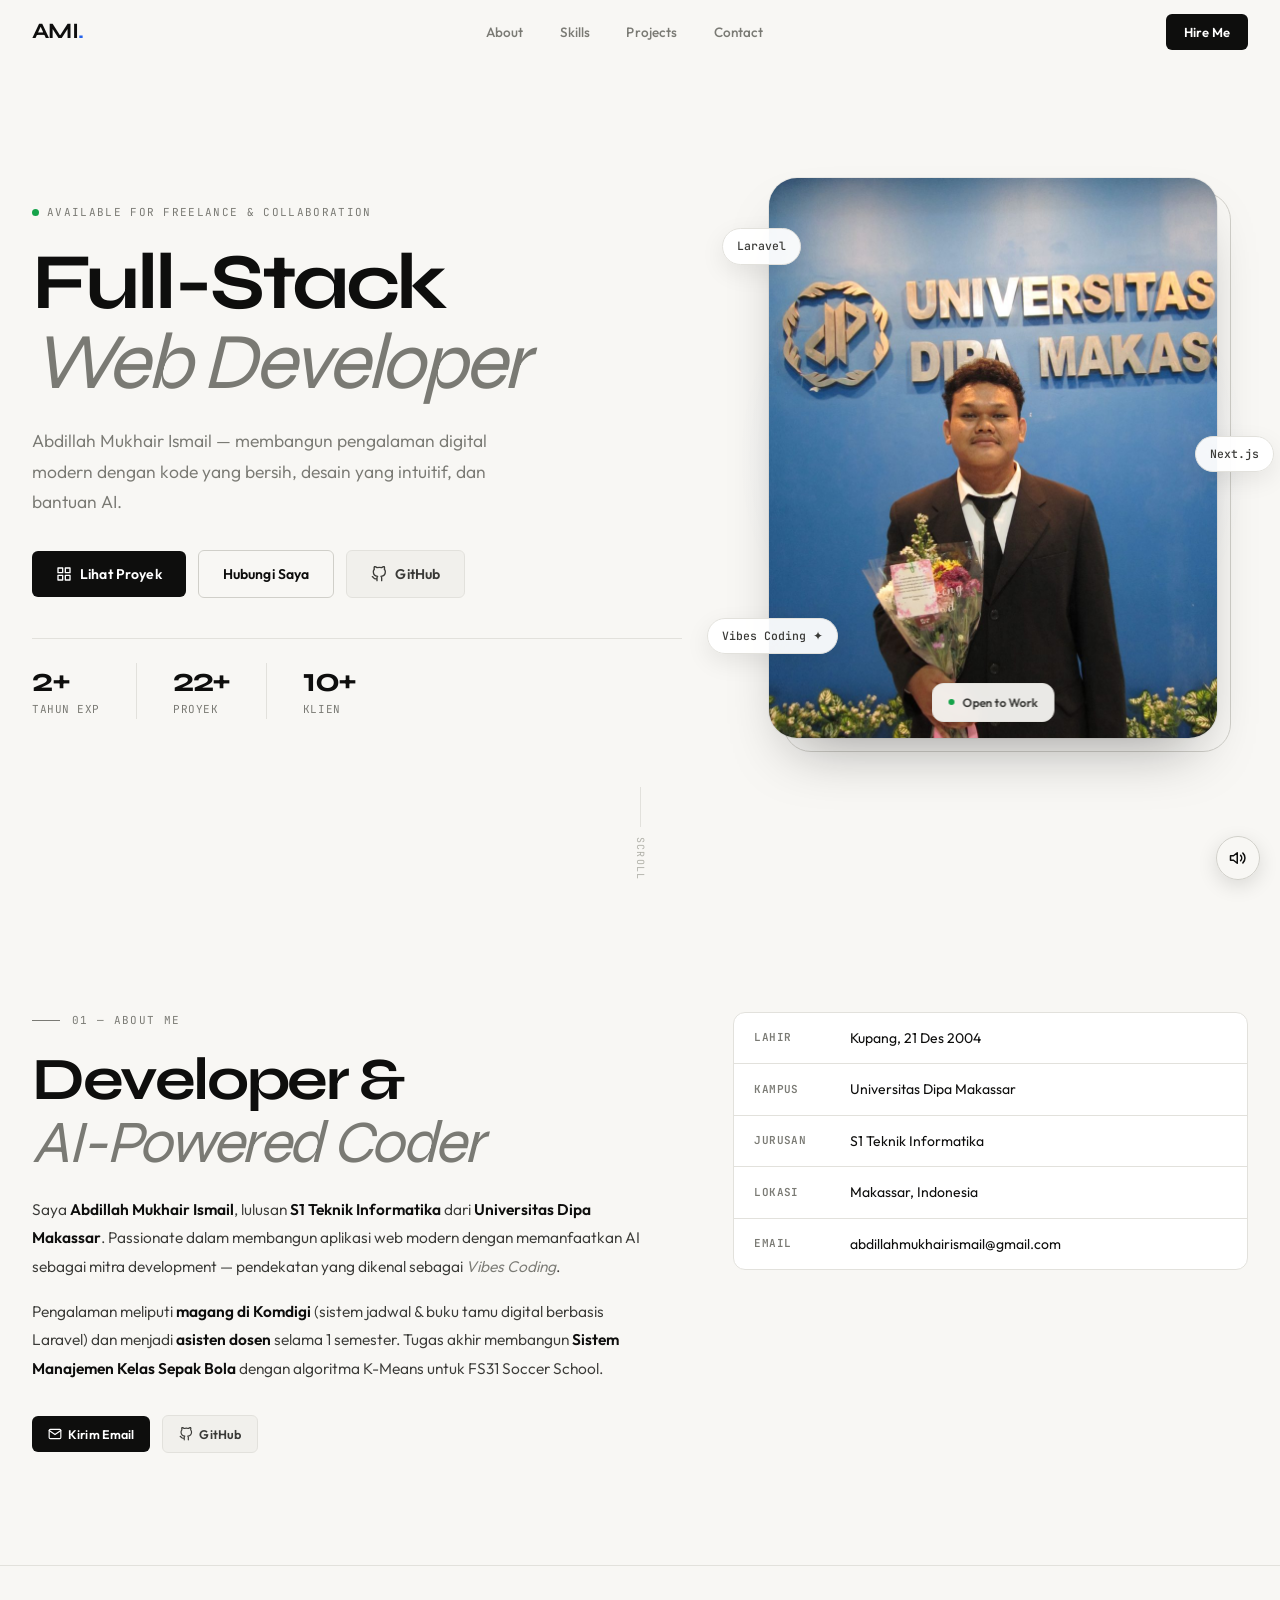
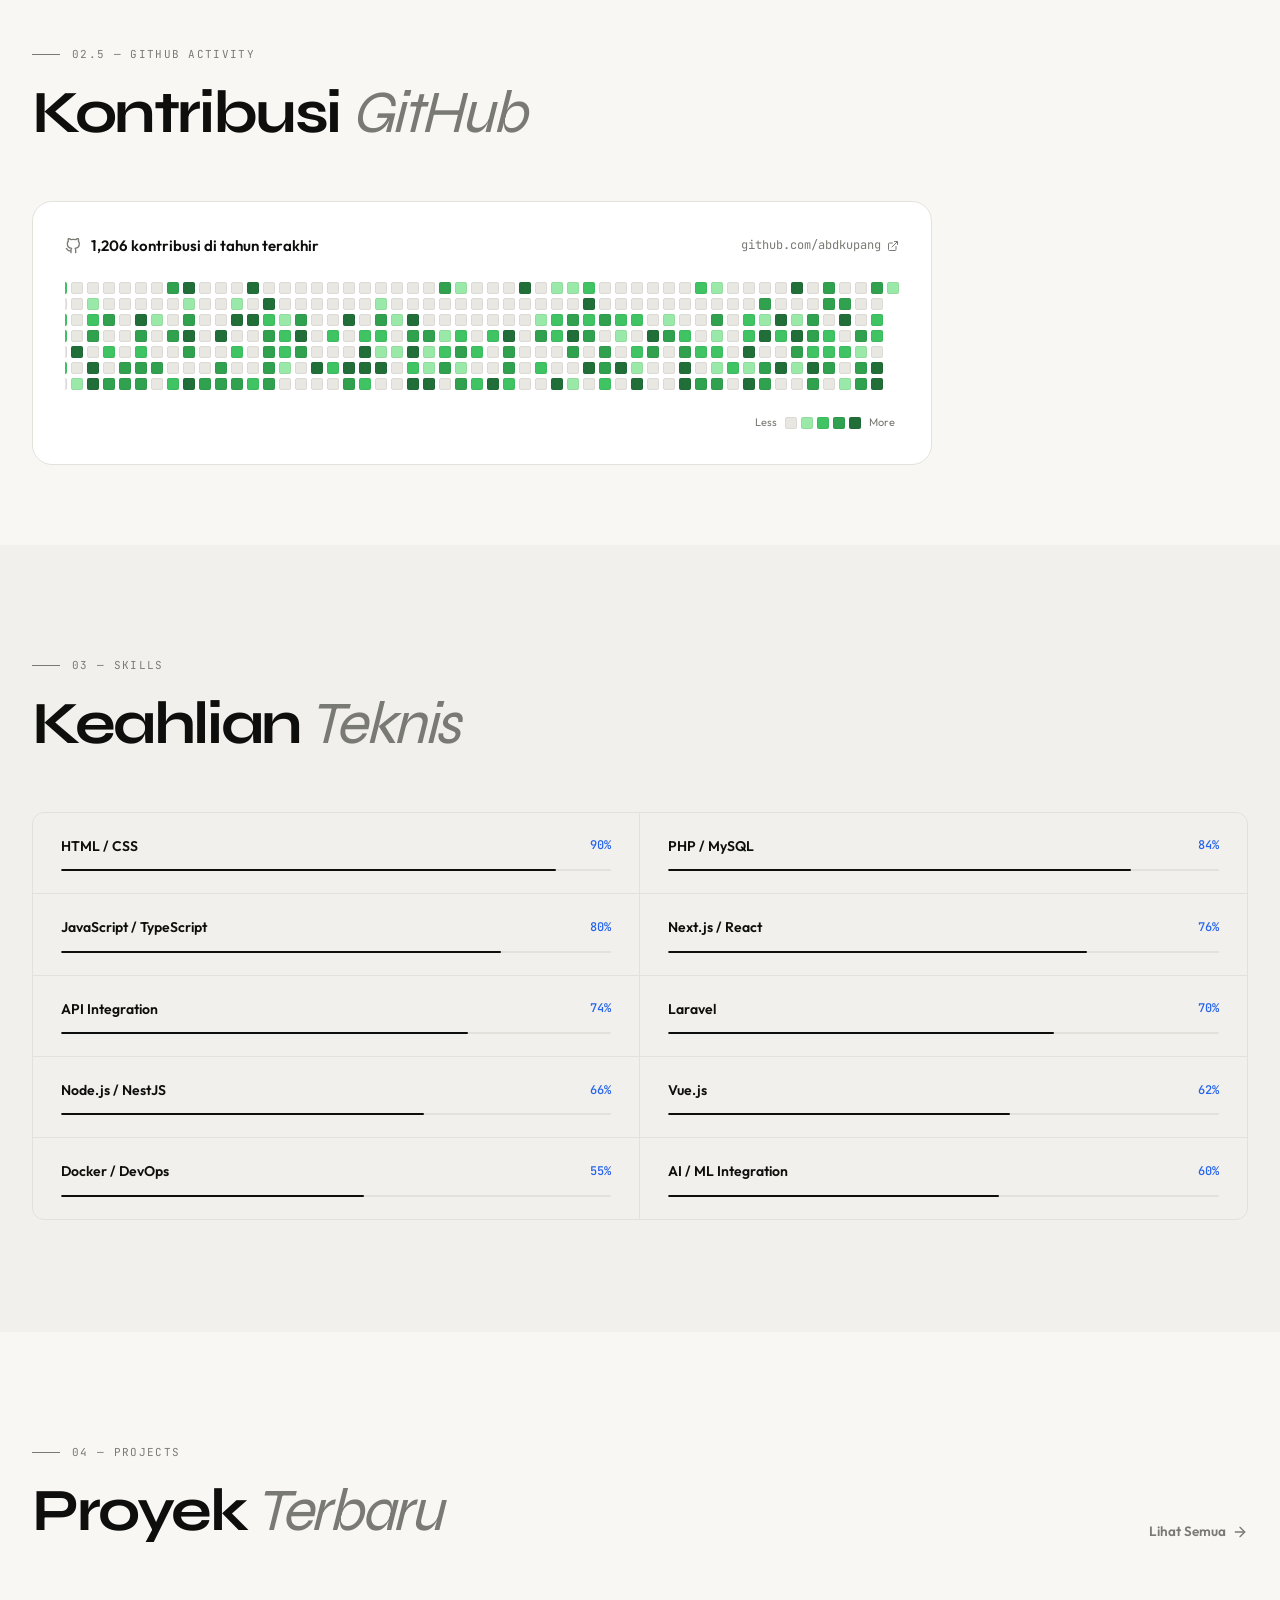
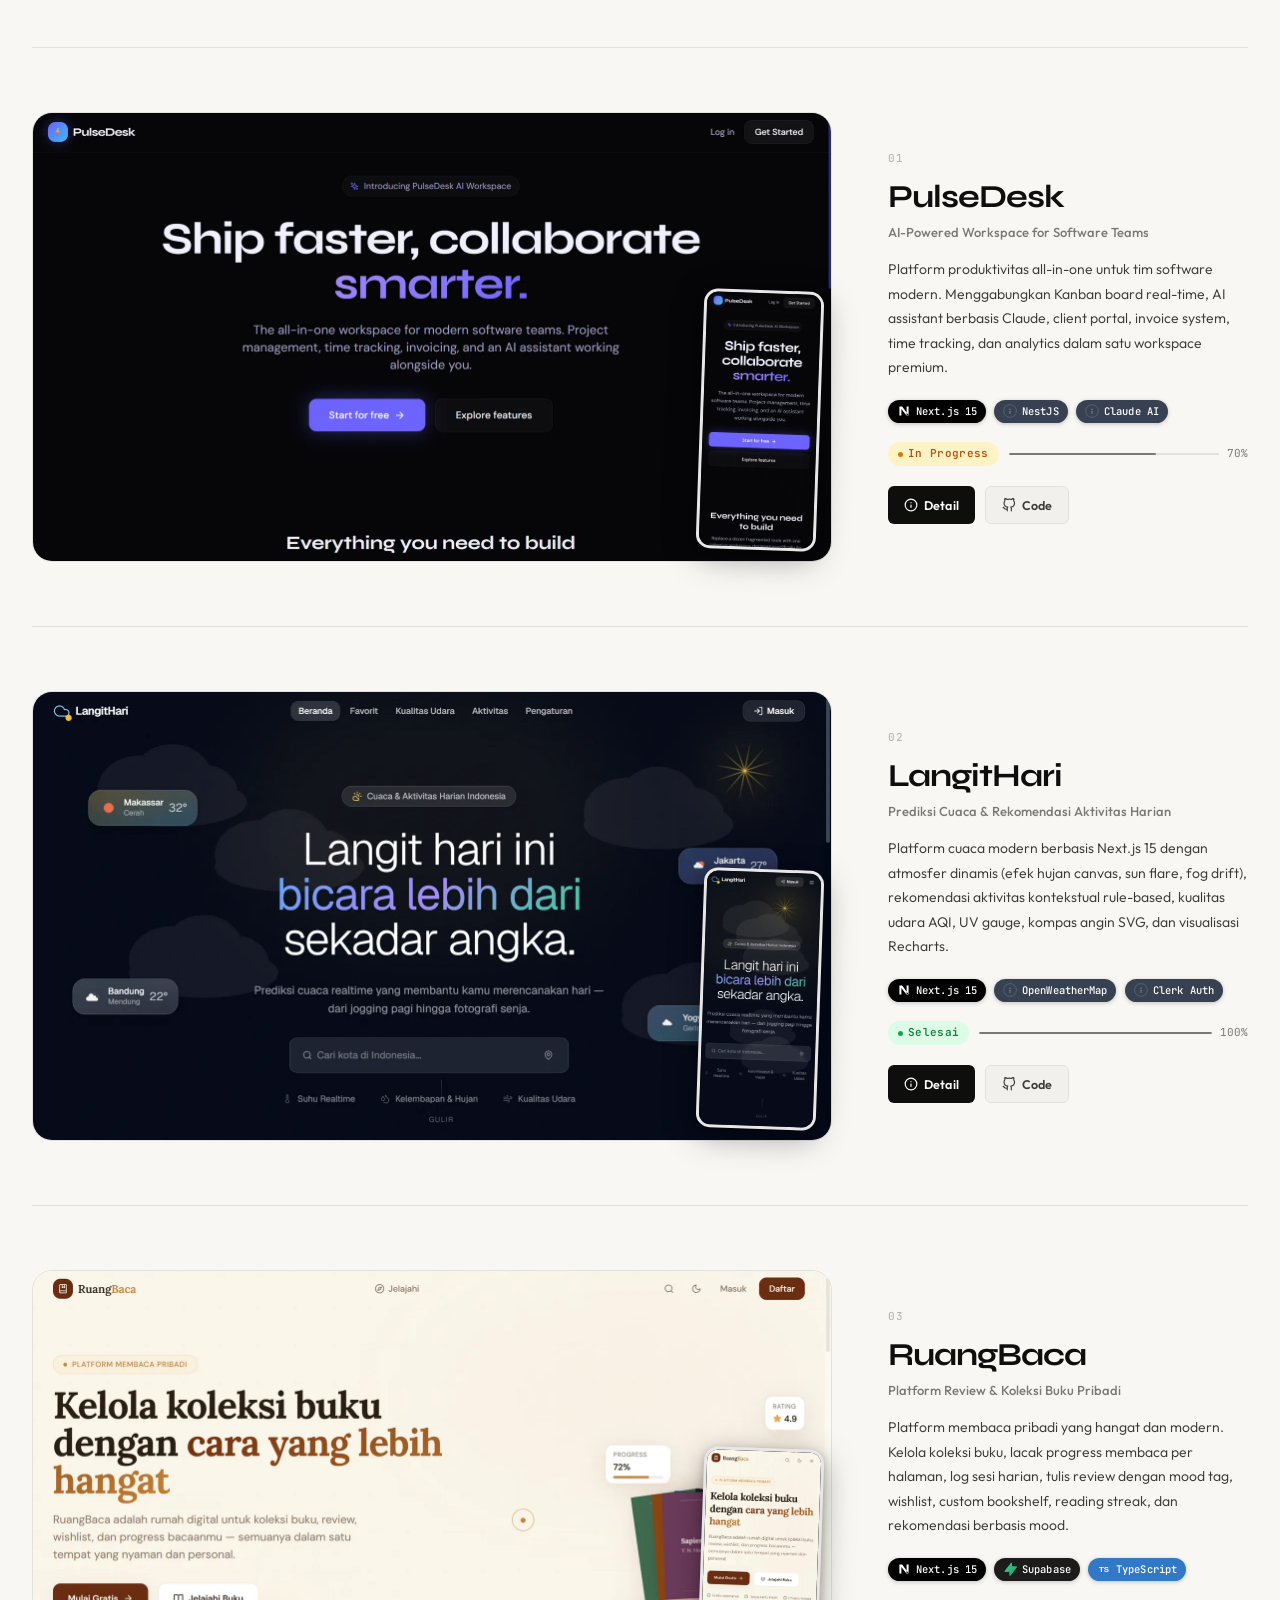
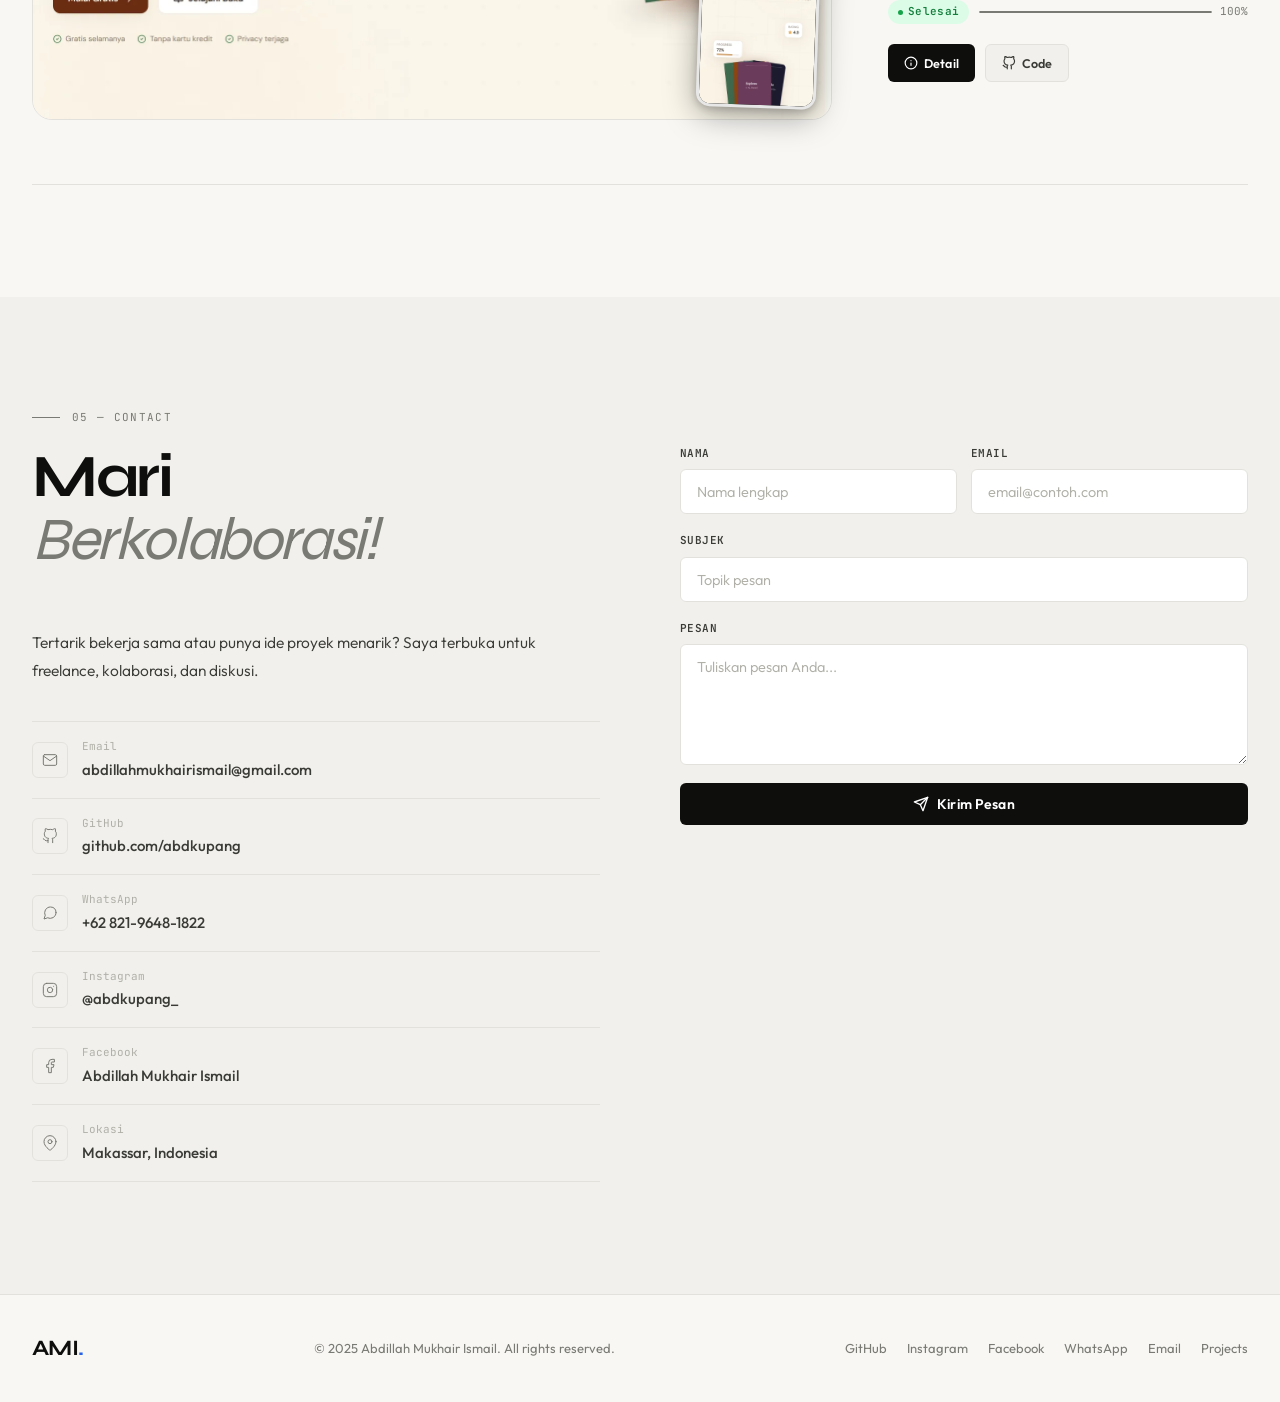
==== commit 02e480b0: "Tambah SEO, sitemap, robots, sosmed, dan ganti email" ====
--- a/index.html
+++ b/index.html
@@ -3,8 +3,81 @@
 <head>
   <meta charset="UTF-8">
   <meta name="viewport" content="width=device-width, initial-scale=1.0">
-  <meta name="description" content="Abdillah Mukhair Ismail — Full-Stack Web Developer & AI-Powered Coder dari Makassar.">
-  <title>Abdillah Mukhair Ismail — Portfolio</title>
+  <meta name="google-site-verification" content="QHIQlYimJU8mULsd7xnKbDprT_v2mAxd_Qn4NeLmTcw" />
+  <meta name="description" content="Portofolio Abdillah Mukhair Ismail — Full-Stack Web Developer & AI-Powered Coder dari Makassar. Laravel, Next.js, Vue, Flask. Terbuka untuk freelance dan kolaborasi.">
+  <meta name="keywords" content="Abdillah Mukhair Ismail, Abdillah Mukhair, abdkupang, abdkupang_, full stack web developer Makassar, web developer Makassar, programmer Makassar, freelance web developer Makassar, jasa pembuatan website Makassar, AI-powered coder, vibes coding, Laravel, Next.js, Vue, Flask, Teknik Informatika Universitas Dipa Makassar, portfolio web developer">
+  <meta name="author" content="Abdillah Mukhair Ismail">
+  <meta name="robots" content="index, follow, max-image-preview:large">
+  <meta name="theme-color" content="#f8f7f4">
+  <link rel="canonical" href="https://abdillahmukhair.my.id/">
+  <meta property="og:type" content="website">
+  <meta property="og:locale" content="id_ID">
+  <meta property="og:site_name" content="Abdillah Mukhair Ismail">
+  <meta property="og:title" content="Abdillah Mukhair Ismail — Full-Stack Web Developer Makassar">
+  <meta property="og:description" content="Portofolio Abdillah Mukhair Ismail — Full-Stack Web Developer & AI-Powered Coder dari Makassar. Laravel, Next.js, Vue, Flask. Terbuka untuk freelance dan kolaborasi.">
+  <meta property="og:url" content="https://abdillahmukhair.my.id/">
+  <meta property="og:image" content="https://abdillahmukhair.my.id/foto.jpg">
+  <meta name="twitter:card" content="summary">
+  <meta name="twitter:title" content="Abdillah Mukhair Ismail — Full-Stack Web Developer Makassar">
+  <meta name="twitter:description" content="Portofolio Abdillah Mukhair Ismail — Full-Stack Web Developer & AI-Powered Coder dari Makassar. Laravel, Next.js, Vue, Flask. Terbuka untuk freelance dan kolaborasi.">
+  <meta name="twitter:image" content="https://abdillahmukhair.my.id/foto.jpg">
+  <script type="application/ld+json">
+{
+  "@context": "https://schema.org",
+  "@graph": [
+    {
+      "@type": "Person",
+      "@id": "https://abdillahmukhair.my.id/#person",
+      "name": "Abdillah Mukhair Ismail",
+      "alternateName": [
+        "Abdillah Mukhair",
+        "abdkupang",
+        "abdkupang_"
+      ],
+      "jobTitle": "Full-Stack Web Developer",
+      "description": "Portofolio Abdillah Mukhair Ismail — Full-Stack Web Developer & AI-Powered Coder dari Makassar. Laravel, Next.js, Vue, Flask. Terbuka untuk freelance dan kolaborasi.",
+      "url": "https://abdillahmukhair.my.id/",
+      "image": "https://abdillahmukhair.my.id/foto.jpg",
+      "email": "mailto:abdillahmukhairismail@gmail.com",
+      "address": {
+        "@type": "PostalAddress",
+        "addressLocality": "Makassar",
+        "addressCountry": "ID"
+      },
+      "alumniOf": {
+        "@type": "CollegeOrUniversity",
+        "name": "Universitas Dipa Makassar"
+      },
+      "knowsAbout": [
+        "Web development",
+        "Full-stack development",
+        "Laravel",
+        "Next.js",
+        "Vue.js",
+        "Flask",
+        "Vibes coding",
+        "AI-assisted development"
+      ],
+      "sameAs": [
+        "https://github.com/abdkupang",
+        "https://www.instagram.com/abdkupang_",
+        "https://www.facebook.com/share/1AYLiiFK7e/"
+      ]
+    },
+    {
+      "@type": "WebSite",
+      "@id": "https://abdillahmukhair.my.id/#website",
+      "url": "https://abdillahmukhair.my.id/",
+      "name": "Abdillah Mukhair Ismail — Portfolio",
+      "inLanguage": "id",
+      "publisher": {
+        "@id": "https://abdillahmukhair.my.id/#person"
+      }
+    }
+  ]
+}
+  </script>
+  <title>Abdillah Mukhair Ismail — Full-Stack Web Developer Makassar | Portfolio</title>
   <link rel="preconnect" href="https://fonts.googleapis.com">
   <link rel="preconnect" href="https://fonts.gstatic.com" crossorigin>
   <link href="https://fonts.googleapis.com/css2?family=Syne:wght@400;600;700&family=Outfit:wght@300;400;500;600&family=JetBrains+Mono:wght@400;500&display=swap" rel="stylesheet">
@@ -130,7 +203,7 @@
         </p>
 
         <div class="about-actions reveal" style="--d:.26s">
-          <a href="mailto:abdkupang46@gmail.com" class="btn btn-primary btn-sm">
+          <a href="mailto:abdillahmukhairismail@gmail.com" class="btn btn-primary btn-sm">
             <svg xmlns="http://www.w3.org/2000/svg" width="14" height="14" viewBox="0 0 24 24" fill="none" stroke="currentColor" stroke-width="2" stroke-linecap="round" stroke-linejoin="round"><path d="M4 4h16c1.1 0 2 .9 2 2v12c0 1.1-.9 2-2 2H4c-1.1 0-2-.9-2-2V6c0-1.1.9-2 2-2z"/><polyline points="22,6 12,13 2,6"/></svg>
             Kirim Email
           </a>
@@ -160,7 +233,7 @@
         </div>
         <div class="info-row">
           <span class="info-key">Email</span>
-          <span class="info-val">abdkupang46@gmail.com</span>
+          <span class="info-val">abdillahmukhairismail@gmail.com</span>
         </div>
       </div>
 
@@ -248,13 +321,13 @@
         </p>
 
         <div class="contact-links">
-          <a href="mailto:abdkupang46@gmail.com" class="contact-link">
+          <a href="mailto:abdillahmukhairismail@gmail.com" class="contact-link">
             <span class="contact-link-icon">
               <svg xmlns="http://www.w3.org/2000/svg" width="16" height="16" viewBox="0 0 24 24" fill="none" stroke="currentColor" stroke-width="1.5" stroke-linecap="round" stroke-linejoin="round"><path d="M4 4h16c1.1 0 2 .9 2 2v12c0 1.1-.9 2-2 2H4c-1.1 0-2-.9-2-2V6c0-1.1.9-2 2-2z"/><polyline points="22,6 12,13 2,6"/></svg>
             </span>
             <span>
               <span class="contact-link-label">Email</span>
-              <span class="contact-link-value">abdkupang46@gmail.com</span>
+              <span class="contact-link-value">abdillahmukhairismail@gmail.com</span>
             </span>
           </a>
           <a href="https://github.com/abdkupang" target="_blank" class="contact-link">
@@ -264,6 +337,33 @@
             <span>
               <span class="contact-link-label">GitHub</span>
               <span class="contact-link-value">github.com/abdkupang</span>
+            </span>
+          </a>
+          <a href="https://wa.me/6282196481822" target="_blank" rel="noopener" class="contact-link">
+            <span class="contact-link-icon">
+              <svg xmlns="http://www.w3.org/2000/svg" width="16" height="16" viewBox="0 0 24 24" fill="none" stroke="currentColor" stroke-width="1.5" stroke-linecap="round" stroke-linejoin="round"><path d="M21 11.5a8.38 8.38 0 01-.9 3.8 8.5 8.5 0 01-7.6 4.7 8.38 8.38 0 01-3.8-.9L3 21l1.9-5.7a8.38 8.38 0 01-.9-3.8 8.5 8.5 0 014.7-7.6 8.38 8.38 0 013.8-.9h.5a8.48 8.48 0 018 8v.5z"/></svg>
+            </span>
+            <span>
+              <span class="contact-link-label">WhatsApp</span>
+              <span class="contact-link-value">+62 821-9648-1822</span>
+            </span>
+          </a>
+          <a href="https://www.instagram.com/abdkupang_" target="_blank" rel="noopener" class="contact-link">
+            <span class="contact-link-icon">
+              <svg xmlns="http://www.w3.org/2000/svg" width="16" height="16" viewBox="0 0 24 24" fill="none" stroke="currentColor" stroke-width="1.5" stroke-linecap="round" stroke-linejoin="round"><rect x="2" y="2" width="20" height="20" rx="5" ry="5"/><path d="M16 11.37A4 4 0 1112.63 8 4 4 0 0116 11.37z"/><line x1="17.5" y1="6.5" x2="17.51" y2="6.5"/></svg>
+            </span>
+            <span>
+              <span class="contact-link-label">Instagram</span>
+              <span class="contact-link-value">@abdkupang_</span>
+            </span>
+          </a>
+          <a href="https://www.facebook.com/share/1AYLiiFK7e/" target="_blank" rel="noopener" class="contact-link">
+            <span class="contact-link-icon">
+              <svg xmlns="http://www.w3.org/2000/svg" width="16" height="16" viewBox="0 0 24 24" fill="none" stroke="currentColor" stroke-width="1.5" stroke-linecap="round" stroke-linejoin="round"><path d="M18 2h-3a5 5 0 00-5 5v3H7v4h3v8h4v-8h3l1-4h-4V7a1 1 0 011-1h3z"/></svg>
+            </span>
+            <span>
+              <span class="contact-link-label">Facebook</span>
+              <span class="contact-link-value">Abdillah Mukhair Ismail</span>
             </span>
           </a>
           <div class="contact-link" style="cursor:default">
@@ -314,8 +414,11 @@
       <a href="index.html" class="nav-logo">AMI<span class="logo-dot">.</span></a>
       <p class="footer-copy">© 2025 Abdillah Mukhair Ismail. All rights reserved.</p>
       <div class="footer-links">
-        <a href="https://github.com/abdkupang" target="_blank">GitHub</a>
-        <a href="mailto:abdkupang46@gmail.com">Email</a>
+        <a href="https://github.com/abdkupang" target="_blank" rel="noopener">GitHub</a>
+        <a href="https://www.instagram.com/abdkupang_" target="_blank" rel="noopener">Instagram</a>
+        <a href="https://www.facebook.com/share/1AYLiiFK7e/" target="_blank" rel="noopener">Facebook</a>
+        <a href="https://wa.me/6282196481822" target="_blank" rel="noopener">WhatsApp</a>
+        <a href="mailto:abdillahmukhairismail@gmail.com">Email</a>
         <a href="projects.html">Projects</a>
       </div>
     </div>
--- a/style.css
+++ b/style.css
@@ -956,3 +956,6 @@
   75% { transform: rotate(2deg); }
 }
 .chaos-active { animation: chaosWobble .3s ease-in-out infinite; }
+
+/* Footer: link sosmed bertambah → boleh turun baris di layar sempit */
+.footer-links { flex-wrap: wrap; gap: 8px 20px; justify-content: center; }
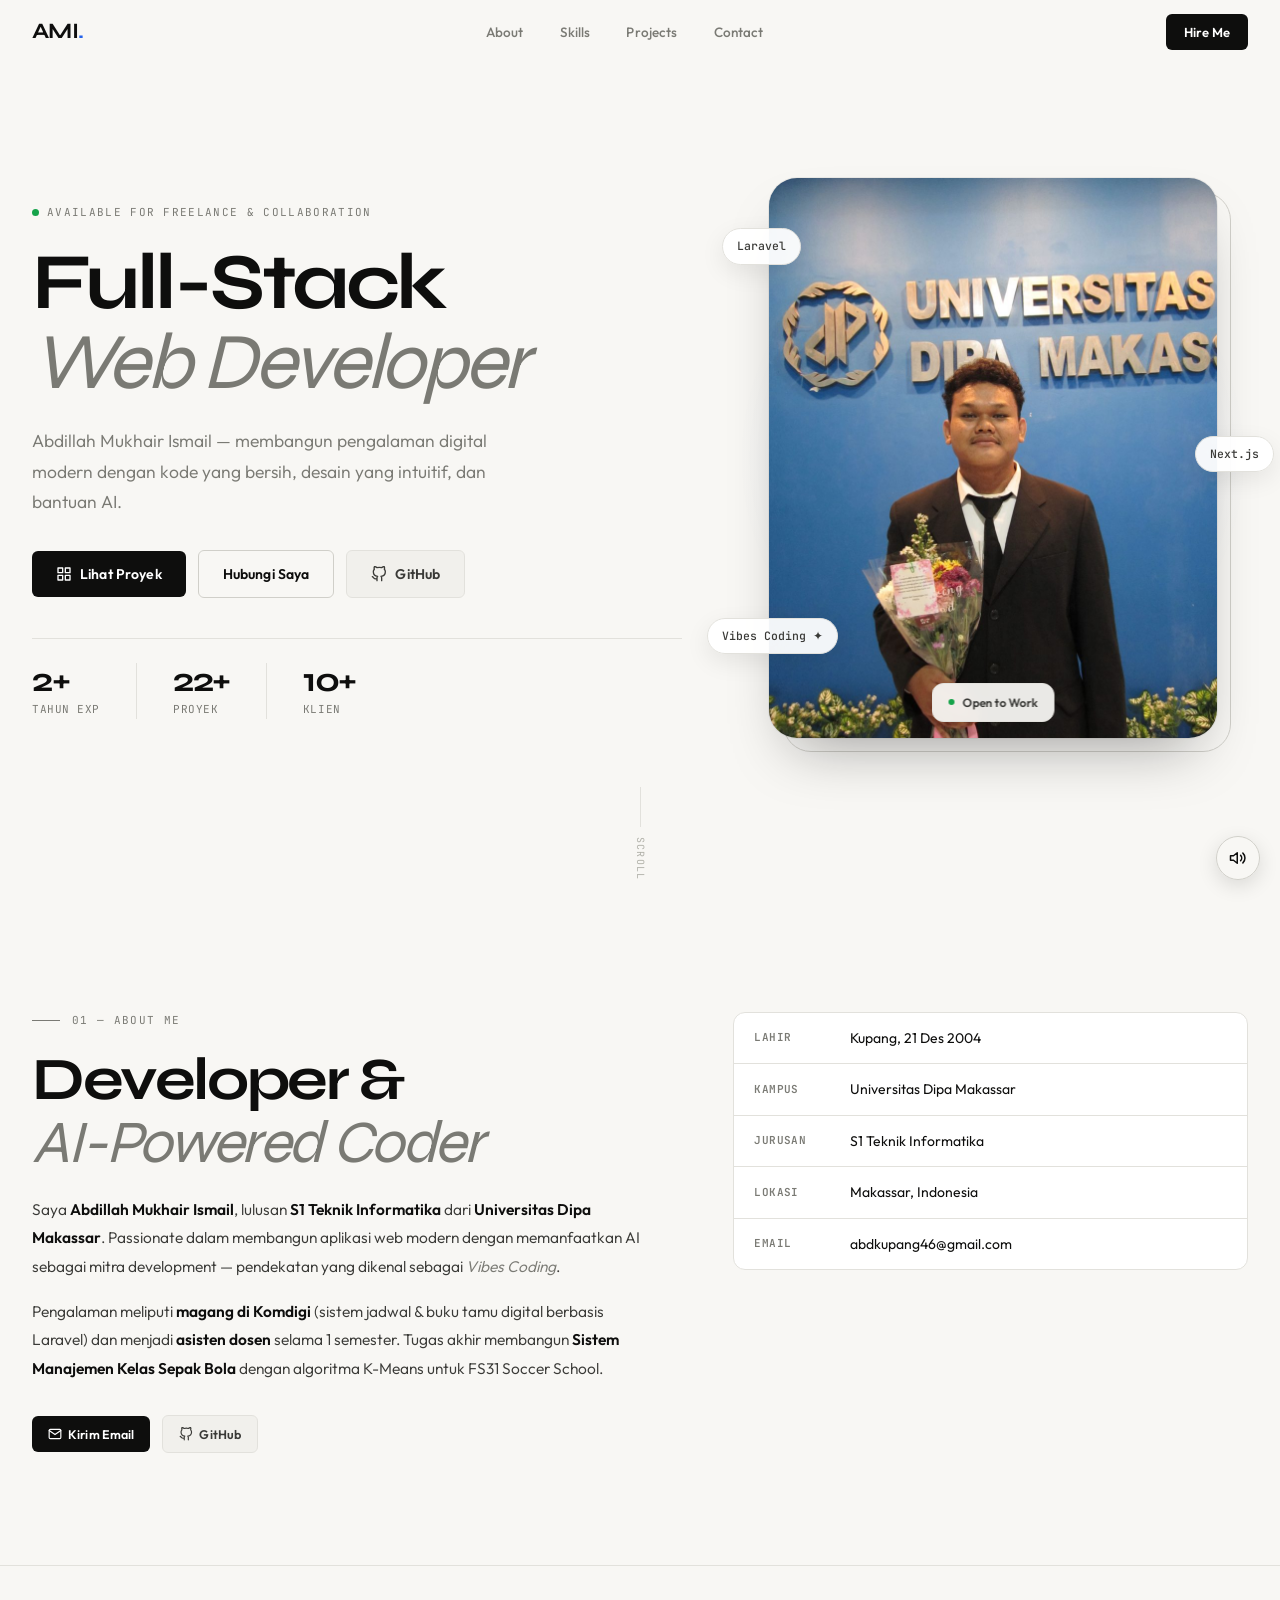
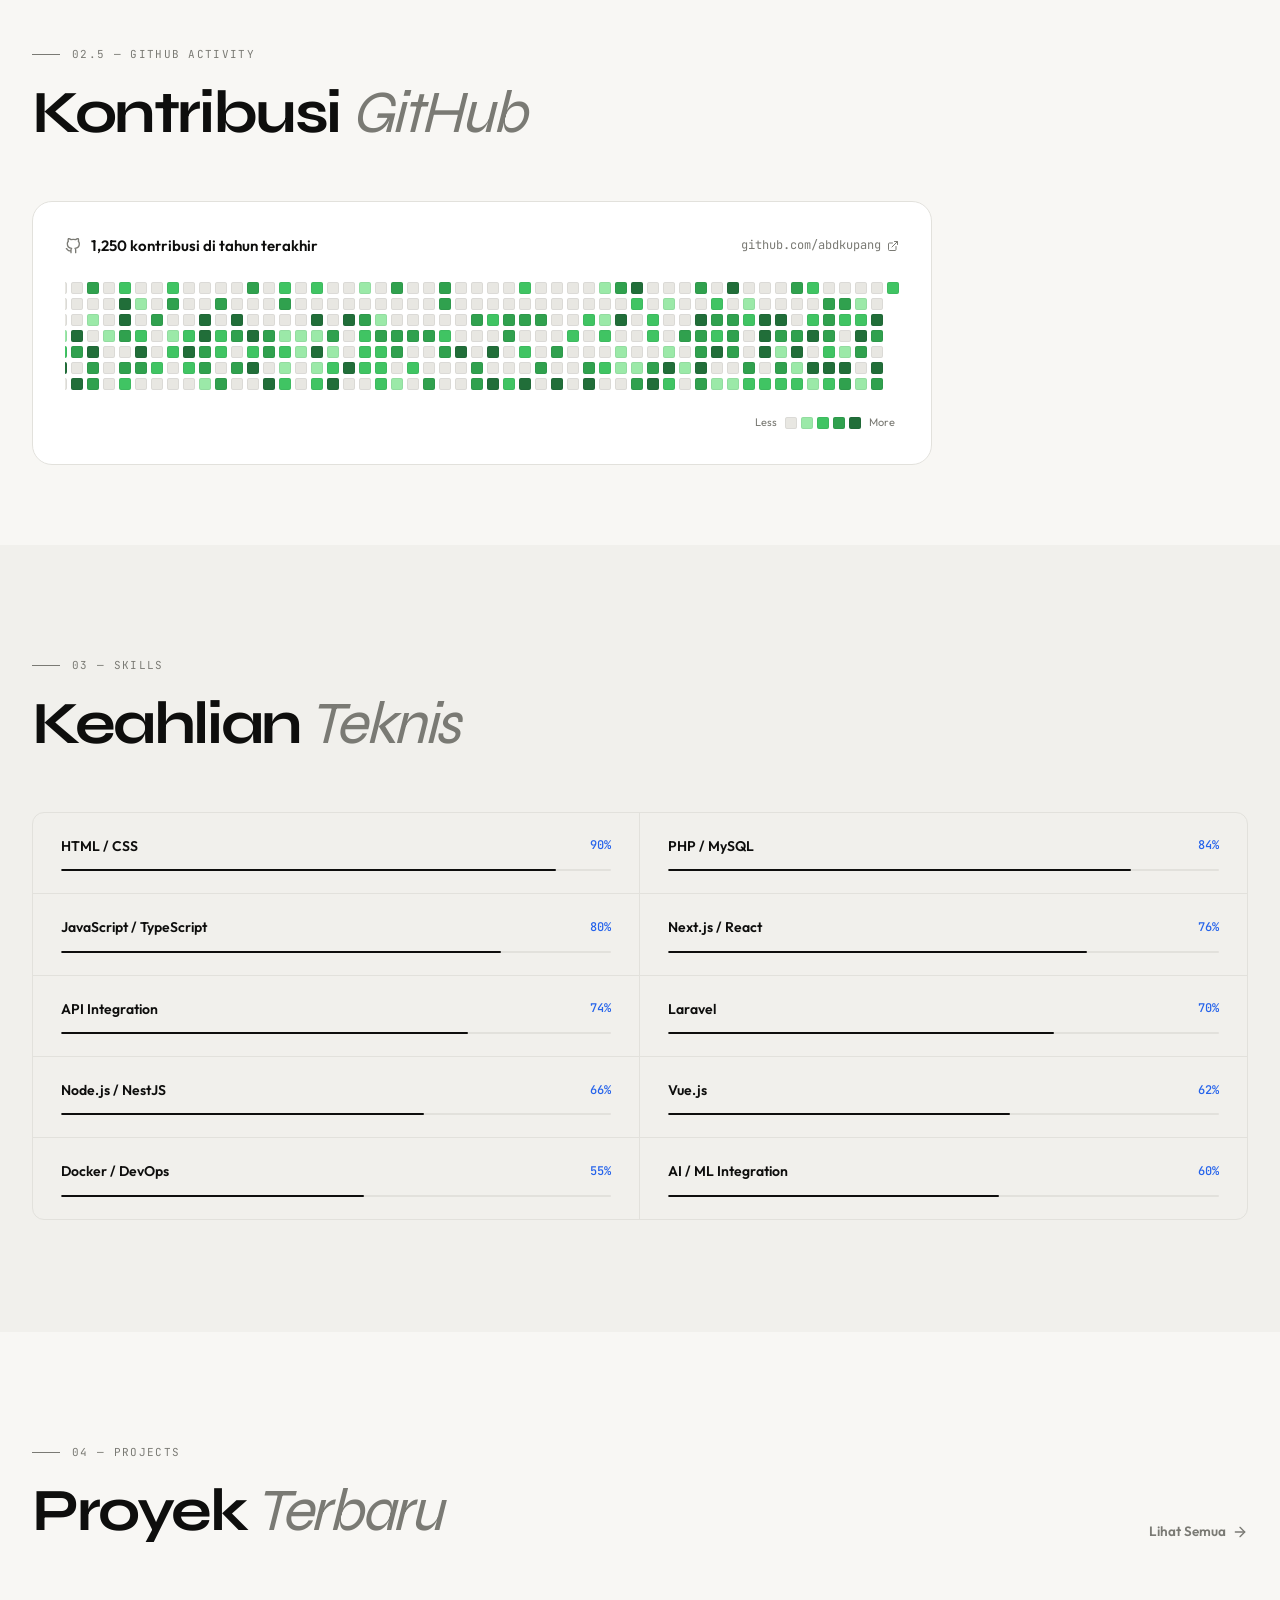
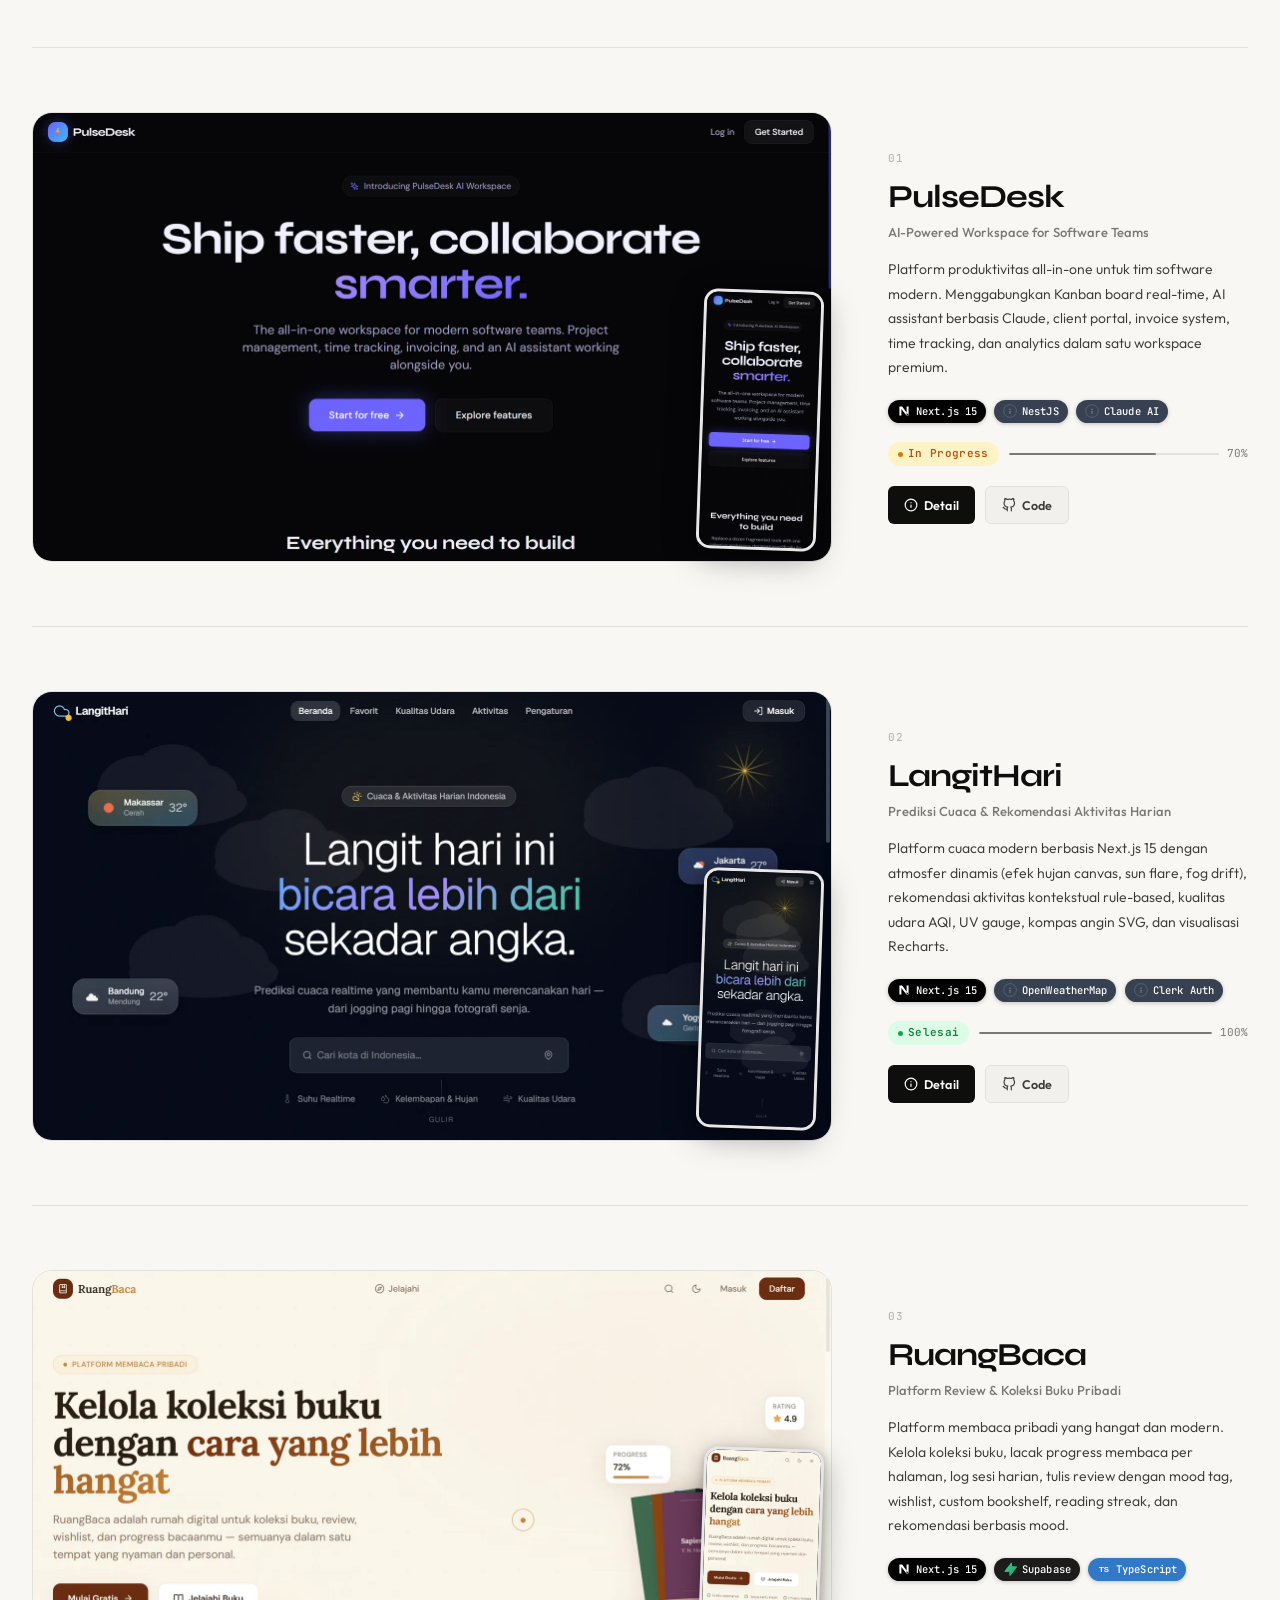
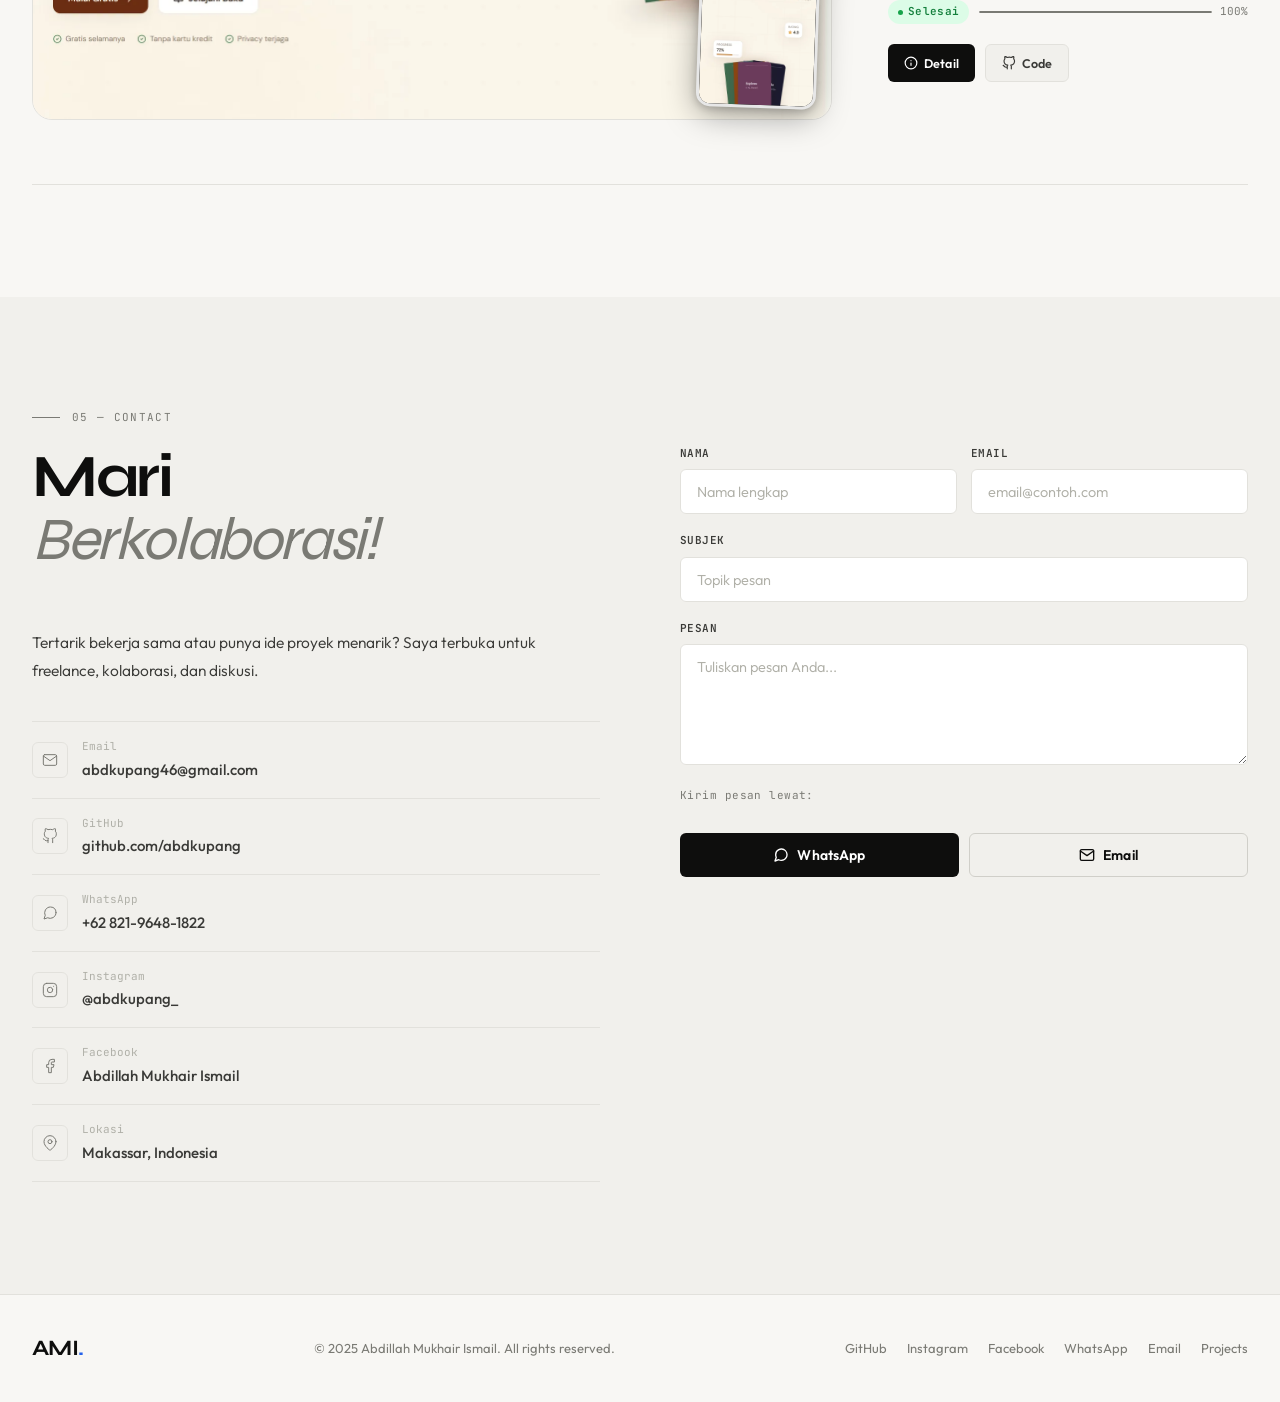
==== commit 74303382: "Form kontak: kirim via WhatsApp atau Email" ====
--- a/index.html
+++ b/index.html
@@ -203,7 +203,7 @@
         </p>
 
         <div class="about-actions reveal" style="--d:.26s">
-          <a href="mailto:abdillahmukhairismail@gmail.com" class="btn btn-primary btn-sm">
+          <a href="mailto:abdkupang46@gmail.com" class="btn btn-primary btn-sm">
             <svg xmlns="http://www.w3.org/2000/svg" width="14" height="14" viewBox="0 0 24 24" fill="none" stroke="currentColor" stroke-width="2" stroke-linecap="round" stroke-linejoin="round"><path d="M4 4h16c1.1 0 2 .9 2 2v12c0 1.1-.9 2-2 2H4c-1.1 0-2-.9-2-2V6c0-1.1.9-2 2-2z"/><polyline points="22,6 12,13 2,6"/></svg>
             Kirim Email
           </a>
@@ -233,7 +233,7 @@
         </div>
         <div class="info-row">
           <span class="info-key">Email</span>
-          <span class="info-val">abdillahmukhairismail@gmail.com</span>
+          <span class="info-val">abdkupang46@gmail.com</span>
         </div>
       </div>
 
@@ -321,13 +321,13 @@
         </p>
 
         <div class="contact-links">
-          <a href="mailto:abdillahmukhairismail@gmail.com" class="contact-link">
+          <a href="mailto:abdkupang46@gmail.com" class="contact-link">
             <span class="contact-link-icon">
               <svg xmlns="http://www.w3.org/2000/svg" width="16" height="16" viewBox="0 0 24 24" fill="none" stroke="currentColor" stroke-width="1.5" stroke-linecap="round" stroke-linejoin="round"><path d="M4 4h16c1.1 0 2 .9 2 2v12c0 1.1-.9 2-2 2H4c-1.1 0-2-.9-2-2V6c0-1.1.9-2 2-2z"/><polyline points="22,6 12,13 2,6"/></svg>
             </span>
             <span>
               <span class="contact-link-label">Email</span>
-              <span class="contact-link-value">abdillahmukhairismail@gmail.com</span>
+              <span class="contact-link-value">abdkupang46@gmail.com</span>
             </span>
           </a>
           <a href="https://github.com/abdkupang" target="_blank" class="contact-link">
@@ -378,7 +378,7 @@
         </div>
       </div>
 
-      <form class="contact-form reveal reveal-right" id="contactForm">
+      <form class="contact-form reveal reveal-right" id="contactForm" data-wa="6282196481822" data-email="abdillahmukhairismail@gmail.com">
         <div class="form-row">
           <div class="form-group">
             <label class="form-label" for="name">Nama</label>
@@ -397,10 +397,17 @@
           <label class="form-label" for="message">Pesan</label>
           <textarea class="form-control" id="message" rows="5" placeholder="Tuliskan pesan Anda..." required></textarea>
         </div>
-        <button type="submit" class="btn btn-primary" style="width:100%;justify-content:center">
-          <svg xmlns="http://www.w3.org/2000/svg" width="16" height="16" viewBox="0 0 24 24" fill="none" stroke="currentColor" stroke-width="2" stroke-linecap="round" stroke-linejoin="round"><line x1="22" y1="2" x2="11" y2="13"/><polygon points="22 2 15 22 11 13 2 9 22 2"/></svg>
-          Kirim Pesan
-        </button>
+        <p class="form-hint">Kirim pesan lewat:</p>
+        <div class="form-actions">
+          <button type="submit" class="btn btn-primary" id="sendWa">
+            <svg xmlns="http://www.w3.org/2000/svg" width="16" height="16" viewBox="0 0 24 24" fill="none" stroke="currentColor" stroke-width="2" stroke-linecap="round" stroke-linejoin="round"><path d="M21 11.5a8.38 8.38 0 01-.9 3.8 8.5 8.5 0 01-7.6 4.7 8.38 8.38 0 01-3.8-.9L3 21l1.9-5.7a8.38 8.38 0 01-.9-3.8 8.5 8.5 0 014.7-7.6 8.38 8.38 0 013.8-.9h.5a8.48 8.48 0 018 8v.5z"/></svg>
+            WhatsApp
+          </button>
+          <button type="button" class="btn btn-outline" id="sendMail">
+            <svg xmlns="http://www.w3.org/2000/svg" width="16" height="16" viewBox="0 0 24 24" fill="none" stroke="currentColor" stroke-width="2" stroke-linecap="round" stroke-linejoin="round"><path d="M4 4h16c1.1 0 2 .9 2 2v12c0 1.1-.9 2-2 2H4c-1.1 0-2-.9-2-2V6c0-1.1.9-2 2-2z"/><polyline points="22,6 12,13 2,6"/></svg>
+            Email
+          </button>
+        </div>
       </form>
 
     </div>
--- a/style.css
+++ b/style.css
@@ -959,3 +959,8 @@
 
 /* Footer: link sosmed bertambah → boleh turun baris di layar sempit */
 .footer-links { flex-wrap: wrap; gap: 8px 20px; justify-content: center; }
+
+/* Form kontak: kirim via WhatsApp / Email */
+.form-hint { font-family: var(--font-mono); font-size: 11px; color: var(--ink-3); letter-spacing: .04em; margin: 4px 0 10px; }
+.form-actions { display: grid; grid-template-columns: 1fr 1fr; gap: 10px; }
+.form-actions .btn { justify-content: center; width: 100%; }
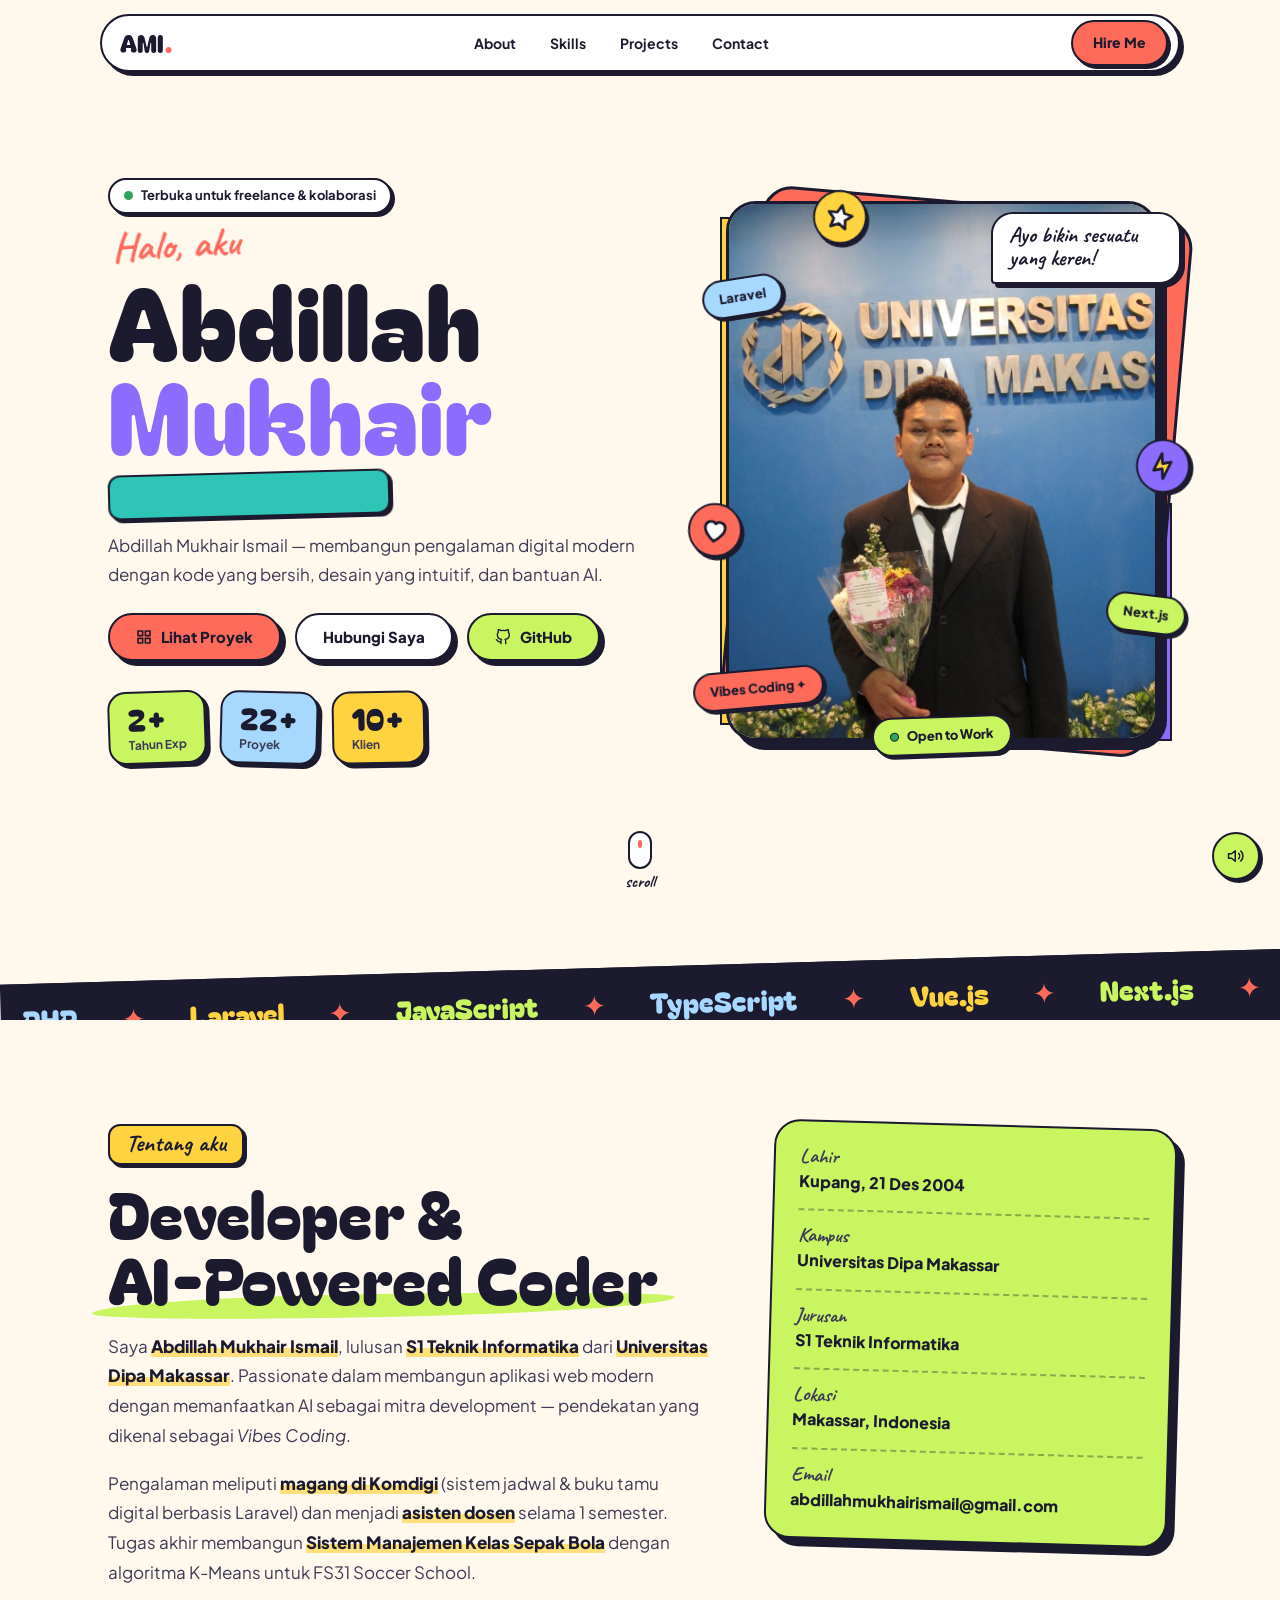
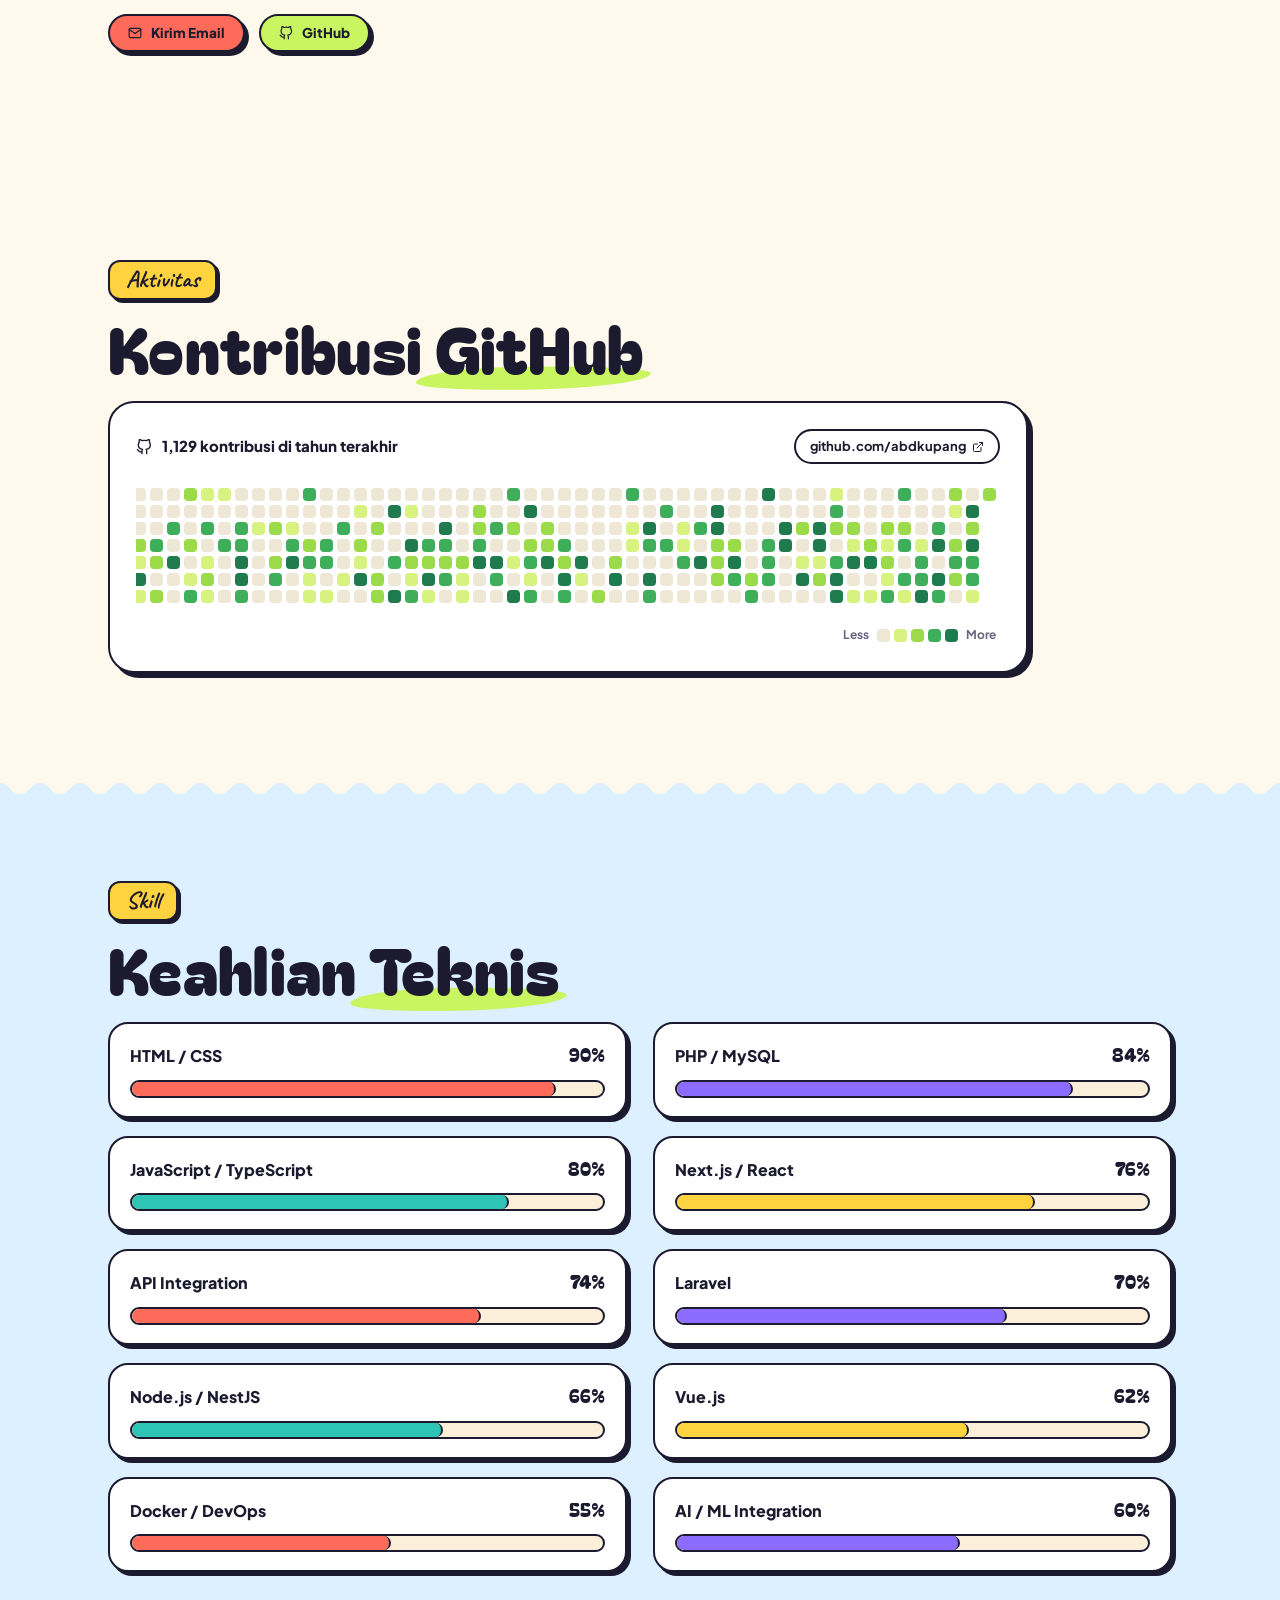
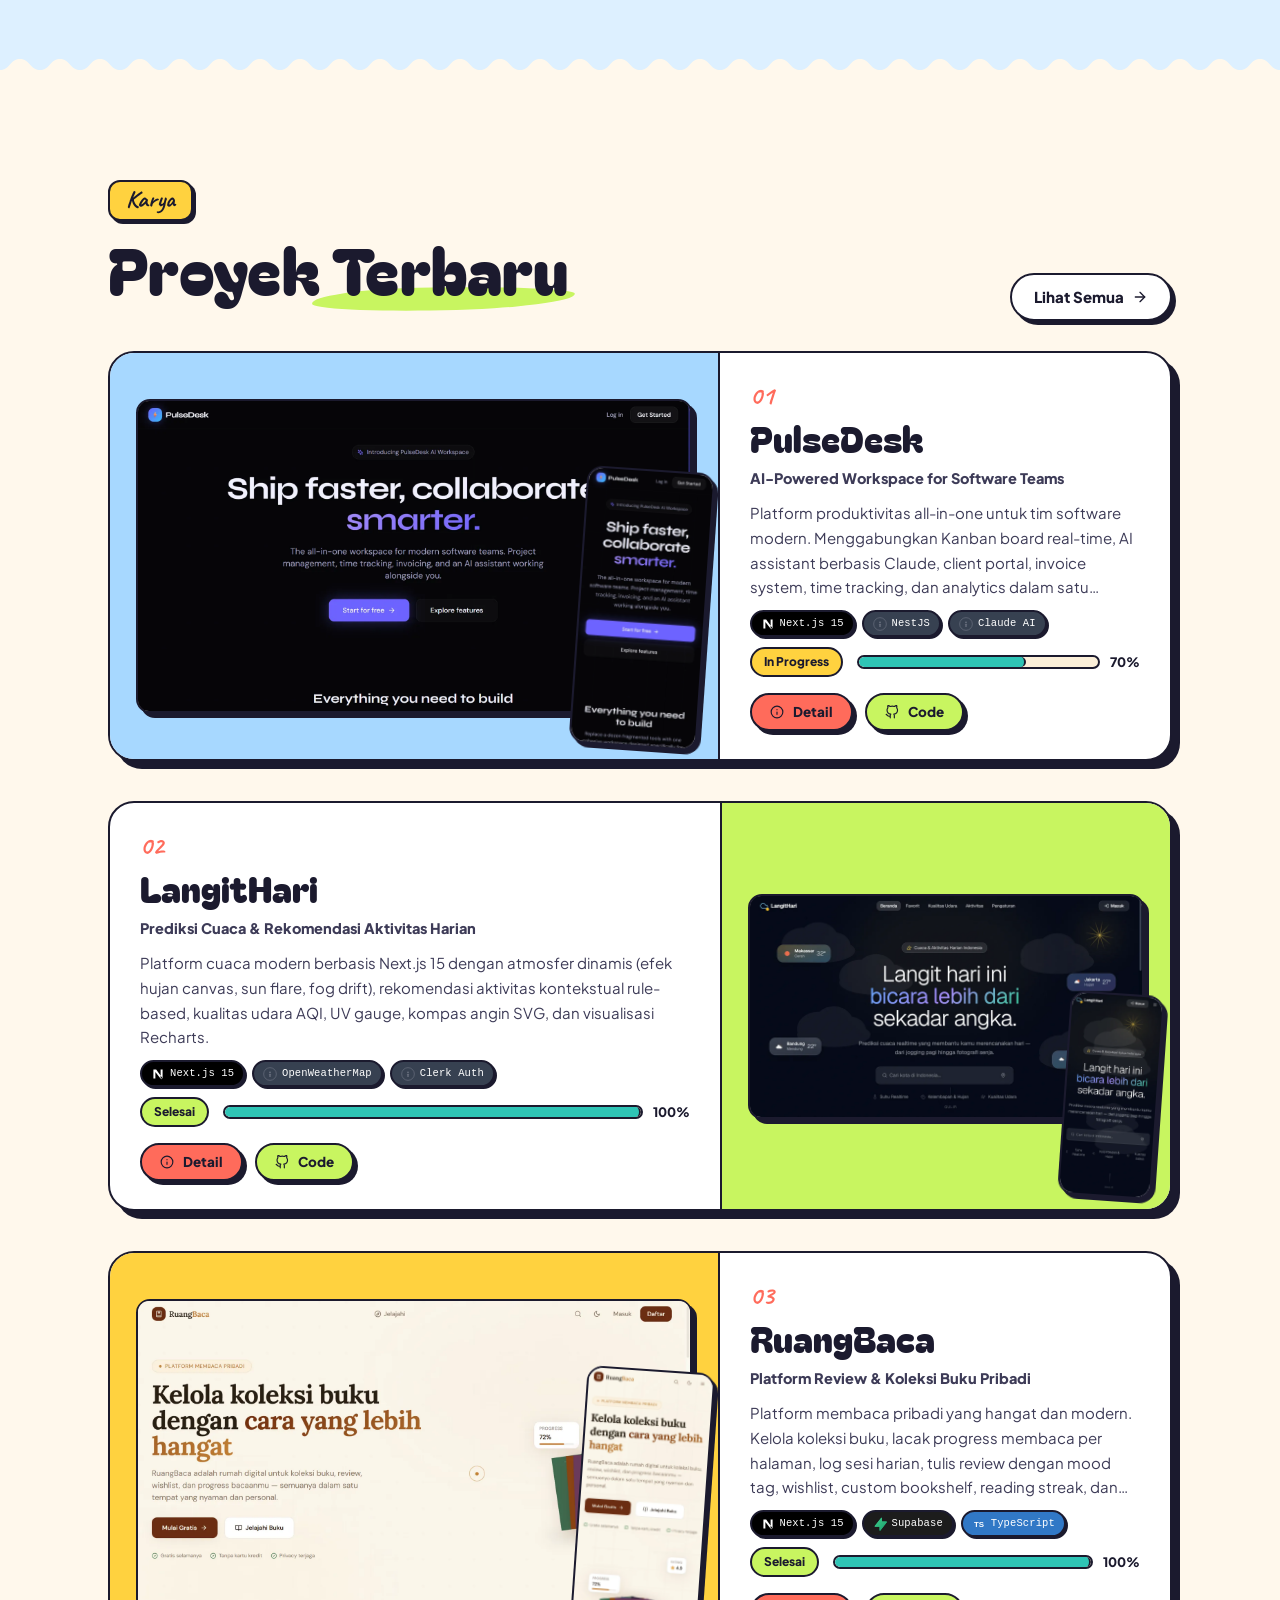
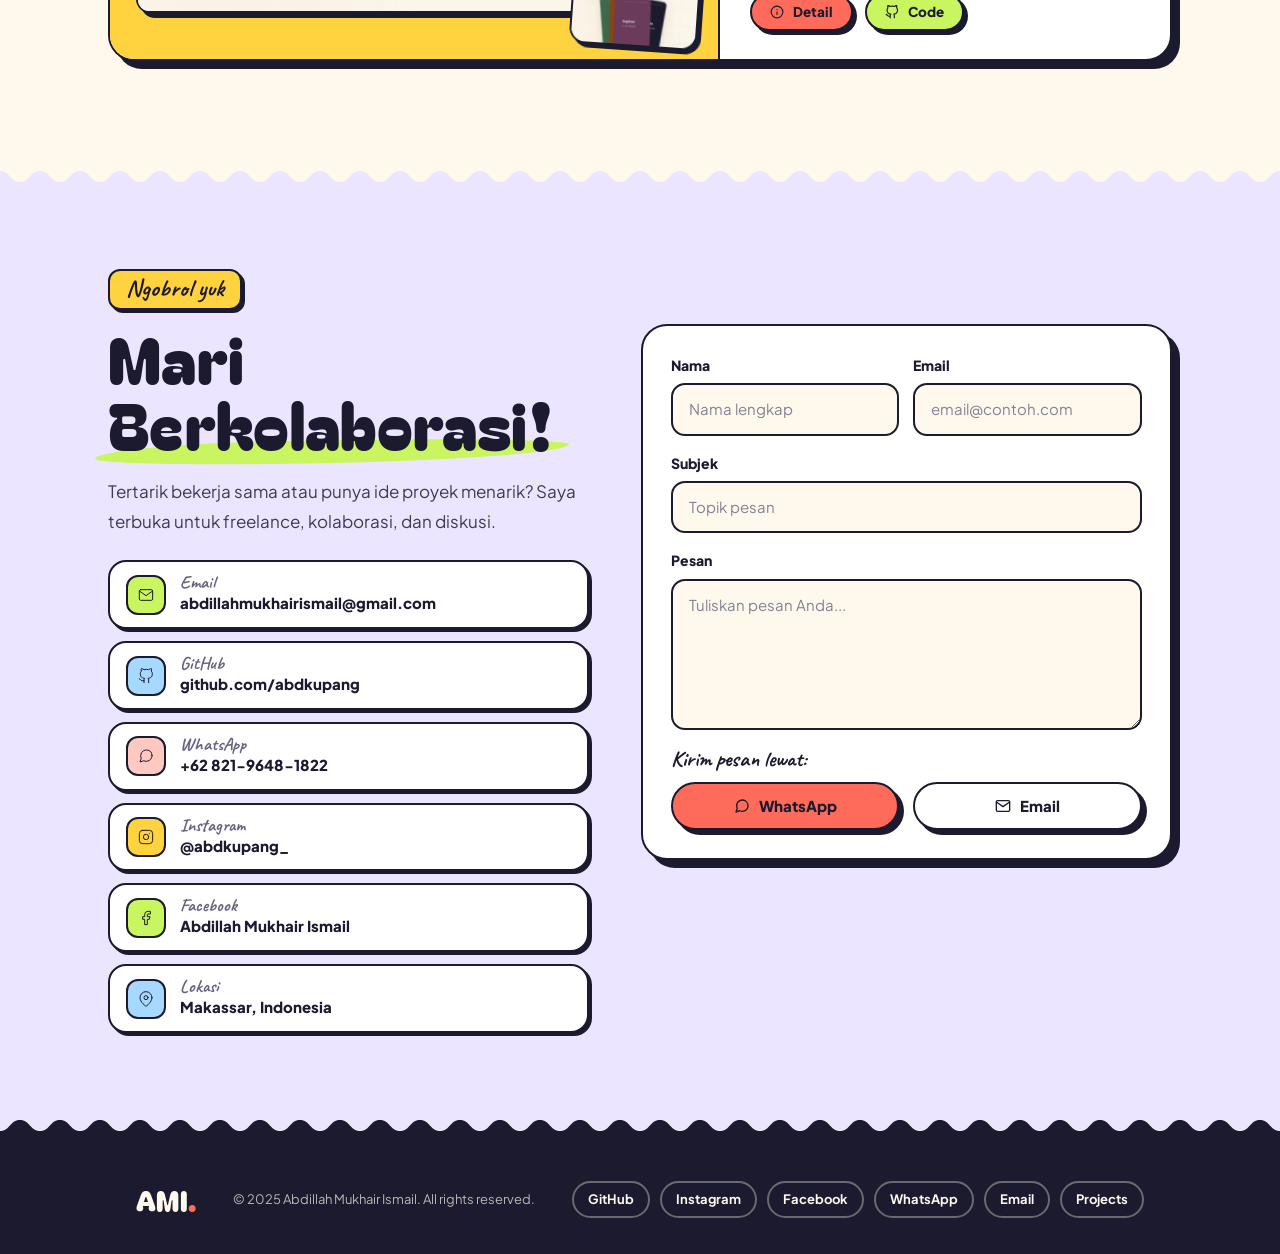
==== commit 2018b39b: "Tema baru: Sticker Desk, header interaktif, transisi, suara" ====
--- a/index.html
+++ b/index.html
@@ -8,7 +8,7 @@
   <meta name="keywords" content="Abdillah Mukhair Ismail, Abdillah Mukhair, abdkupang, abdkupang_, full stack web developer Makassar, web developer Makassar, programmer Makassar, freelance web developer Makassar, jasa pembuatan website Makassar, AI-powered coder, vibes coding, Laravel, Next.js, Vue, Flask, Teknik Informatika Universitas Dipa Makassar, portfolio web developer">
   <meta name="author" content="Abdillah Mukhair Ismail">
   <meta name="robots" content="index, follow, max-image-preview:large">
-  <meta name="theme-color" content="#f8f7f4">
+  <meta name="theme-color" content="#FFF8EC">
   <link rel="canonical" href="https://abdillahmukhair.my.id/">
   <meta property="og:type" content="website">
   <meta property="og:locale" content="id_ID">
@@ -80,11 +80,15 @@
   <title>Abdillah Mukhair Ismail — Full-Stack Web Developer Makassar | Portfolio</title>
   <link rel="preconnect" href="https://fonts.googleapis.com">
   <link rel="preconnect" href="https://fonts.gstatic.com" crossorigin>
-  <link href="https://fonts.googleapis.com/css2?family=Syne:wght@400;600;700&family=Outfit:wght@300;400;500;600&family=JetBrains+Mono:wght@400;500&display=swap" rel="stylesheet">
+  <link href="https://fonts.googleapis.com/css2?family=Bagel+Fat+One&family=Caveat:wght@600;700&family=Plus+Jakarta+Sans:wght@400;500;600;700;800&display=swap" rel="stylesheet">
   <link rel="preload" as="image" href="foto.jpg" fetchpriority="high">
+  <link rel="stylesheet" href="theme.css">
   <link rel="stylesheet" href="style.css">
 </head>
 <body>
+<div class="wipe in-anim" aria-hidden="true"><i></i><i></i><i></i><b>AMI.</b></div>
+<div class="scroll-progress" id="scrollProgress" aria-hidden="true"></div>
+
 
 <!-- ── CURSOR ─────────────────────────────── -->
 <div id="cursor-dot"></div>
@@ -114,13 +118,15 @@
     <div class="hero-copy">
       <div class="hero-eyebrow">
         <span class="hero-eyebrow-dot"></span>
-        Available for Freelance &amp; Collaboration
-      </div>
-
-      <h1 class="hero-h1">
-        Full-Stack<br>
-        <em>Web Developer</em>
+        Terbuka untuk freelance &amp; kolaborasi
+      </div>
+      <p class="hero-hi" aria-hidden="true">Halo, aku</p>
+
+      <h1 class="hero-h1" id="heroName" aria-label="Abdillah Mukhair — Full-Stack Web Developer">
+        <span class="hero-name" aria-hidden="true">Abdillah</span>
+        <span class="hero-name" aria-hidden="true">Mukhair</span>
       </h1>
+      <p class="hero-role" id="heroRole"><span>Full-Stack Web Developer</span></p>
 
       <p class="hero-desc">
         Abdillah Mukhair Ismail — membangun pengalaman digital modern
@@ -128,55 +134,49 @@
       </p>
 
       <div class="hero-actions">
-        <a href="#projects" class="btn btn-primary">
-          <svg xmlns="http://www.w3.org/2000/svg" width="16" height="16" viewBox="0 0 24 24" fill="none" stroke="currentColor" stroke-width="2" stroke-linecap="round" stroke-linejoin="round"><rect x="3" y="3" width="7" height="7"/><rect x="14" y="3" width="7" height="7"/><rect x="14" y="14" width="7" height="7"/><rect x="3" y="14" width="7" height="7"/></svg>
-          Lihat Proyek
-        </a>
+        <a href="#projects" class="btn btn-primary"><svg xmlns="http://www.w3.org/2000/svg" width="16" height="16" viewBox="0 0 24 24" fill="none" stroke="currentColor" stroke-width="2.4" stroke-linecap="round" stroke-linejoin="round"><rect x="3" y="3" width="7" height="7"/><rect x="14" y="3" width="7" height="7"/><rect x="14" y="14" width="7" height="7"/><rect x="3" y="14" width="7" height="7"/></svg> Lihat Proyek</a>
         <a href="#contact" class="btn btn-outline">Hubungi Saya</a>
-        <a href="https://github.com/abdkupang" target="_blank" rel="noopener" class="btn btn-ghost" aria-label="GitHub">
-          <svg xmlns="http://www.w3.org/2000/svg" width="16" height="16" viewBox="0 0 24 24" fill="none" stroke="currentColor" stroke-width="2" stroke-linecap="round" stroke-linejoin="round"><path d="M9 19c-5 1.5-5-2.5-7-3m14 6v-3.87a3.37 3.37 0 00-.94-2.61c3.14-.35 6.44-1.54 6.44-7A5.44 5.44 0 0020 4.77 5.07 5.07 0 0019.91 1S18.73.65 16 2.48a13.38 13.38 0 00-7 0C6.27.65 5.09 1 5.09 1A5.07 5.07 0 005 4.77a5.44 5.44 0 00-1.5 3.78c0 5.42 3.3 6.61 6.44 7A3.37 3.37 0 009 18.13V22"/></svg>
-          <span class="btn-label">GitHub</span>
-        </a>
+        <a href="https://github.com/abdkupang" target="_blank" rel="noopener" class="btn btn-ghost" aria-label="GitHub"><svg xmlns="http://www.w3.org/2000/svg" width="16" height="16" viewBox="0 0 24 24" fill="none" stroke="currentColor" stroke-width="2" stroke-linecap="round" stroke-linejoin="round"><path d="M9 19c-5 1.5-5-2.5-7-3m14 6v-3.87a3.37 3.37 0 00-.94-2.61c3.14-.35 6.44-1.54 6.44-7A5.44 5.44 0 0020 4.77 5.07 5.07 0 0019.91 1S18.73.65 16 2.48a13.38 13.38 0 00-7 0C6.27.65 5.09 1 5.09 1A5.07 5.07 0 005 4.77a5.44 5.44 0 00-1.5 3.78c0 5.42 3.3 6.61 6.44 7A3.37 3.37 0 009 18.13V22"/></svg><span class="btn-label">GitHub</span></a>
       </div>
 
       <div class="hero-stats">
-        <div class="hero-stat">
-          <div class="stat-num">2+</div>
-          <div class="stat-label">Tahun Exp</div>
-        </div>
-        <div class="hero-stat">
-          <div class="stat-num">22+</div>
-          <div class="stat-label">Proyek</div>
-        </div>
-        <div class="hero-stat">
-          <div class="stat-num">10+</div>
-          <div class="stat-label">Klien</div>
-        </div>
-      </div>
-    </div>
-
-    <div class="hero-visual">
+        <div class="hero-stat"><div class="stat-num">2+</div><div class="stat-label">Tahun Exp</div></div>
+        <div class="hero-stat"><div class="stat-num">22+</div><div class="stat-label">Proyek</div></div>
+        <div class="hero-stat"><div class="stat-num">10+</div><div class="stat-label">Klien</div></div>
+      </div>
+    </div>
+
+    <div class="hero-visual" id="heroVisual">
+      <span class="blob blob-a" data-depth="10" aria-hidden="true"></span>
+      <span class="blob blob-b" data-depth="22" aria-hidden="true"></span>
       <div class="hero-photo" id="heroPhoto">
         <img src="foto.jpg" alt="Foto Abdillah Mukhair Ismail" width="900" height="1200"
              decoding="async" fetchpriority="high"
              onerror="this.closest('.hero-photo').classList.add('no-photo')">
-        <div class="photo-badge">
-          <span class="photo-badge-dot"></span>
-          Open to Work
-        </div>
-      </div>
-      <span class="hero-chip chip-1" role="presentation">Laravel</span>
-      <span class="hero-chip chip-2" role="presentation">Next.js</span>
-      <span class="hero-chip chip-3" role="presentation">Vibes Coding ✦</span>
+        <div class="photo-badge"><span class="photo-badge-dot"></span>Open to Work</div>
+      </div>
+      <button type="button" class="hero-bubble" id="heroBubble">Ayo bikin sesuatu yang keren!</button>
+      <span class="hero-chip chip-1" data-depth="26" role="presentation">Laravel</span>
+      <span class="hero-chip chip-2" data-depth="34" role="presentation">Next.js</span>
+      <span class="hero-chip chip-3" data-depth="18" role="presentation">Vibes Coding ✦</span>
+      <span class="hero-chip sticker st-star" data-depth="40" role="presentation"><svg viewBox="0 0 24 24" fill="#fff" stroke="#1B1A2E" stroke-width="2.2" stroke-linejoin="round"><path d="M12 2.5l2.9 6.1 6.6.8-4.9 4.6 1.3 6.6L12 17.3 6.1 20.6l1.3-6.6L2.5 9.4l6.6-.8z"/></svg></span>
+      <span class="hero-chip sticker st-bolt" data-depth="30" role="presentation"><svg viewBox="0 0 24 24" fill="#FFD23F" stroke="#1B1A2E" stroke-width="2.2" stroke-linejoin="round"><path d="M13 2L4 14h7l-1 8 9-12h-7z"/></svg></span>
+      <span class="hero-chip sticker st-heart" data-depth="24" role="presentation"><svg viewBox="0 0 24 24" fill="#fff" stroke="#1B1A2E" stroke-width="2.2" stroke-linejoin="round"><path d="M12 21s-8-5.2-8-11a4.6 4.6 0 018-3 4.6 4.6 0 018 3c0 5.8-8 11-8 11z"/></svg></span>
     </div>
 
   </div>
 
   <a href="#about" class="hero-scroll" aria-label="Scroll ke bagian About">
     <div class="scroll-track"><div class="scroll-thumb"></div></div>
-    <span class="scroll-label">Scroll</span>
+    <span class="scroll-label">scroll</span>
   </a>
 </section>
+
+<div class="marquee-wrap" aria-hidden="true">
+  <div class="marquee" id="marquee">
+    <span>PHP</span><span>Laravel</span><span>JavaScript</span><span>TypeScript</span><span>Vue.js</span><span>Next.js</span><span>Node.js</span><span>MySQL</span><span>Vibes Coding</span><span>AI-Assisted</span>
+  </div>
+</div>
 
 <!-- ── ABOUT ──────────────────────────────── -->
 <section class="section" id="about">
@@ -184,7 +184,7 @@
     <div class="about-grid">
 
       <div class="about-content">
-        <div class="section-eyebrow reveal">01 — About Me</div>
+        <div class="section-eyebrow reveal">Tentang aku</div>
         <h2 class="section-title reveal" style="--d:.08s">
           Developer &amp;<br><em>AI-Powered Coder</em>
         </h2>
@@ -203,7 +203,7 @@
         </p>
 
         <div class="about-actions reveal" style="--d:.26s">
-          <a href="mailto:abdkupang46@gmail.com" class="btn btn-primary btn-sm">
+          <a href="mailto:abdillahmukhairismail@gmail.com" class="btn btn-primary btn-sm">
             <svg xmlns="http://www.w3.org/2000/svg" width="14" height="14" viewBox="0 0 24 24" fill="none" stroke="currentColor" stroke-width="2" stroke-linecap="round" stroke-linejoin="round"><path d="M4 4h16c1.1 0 2 .9 2 2v12c0 1.1-.9 2-2 2H4c-1.1 0-2-.9-2-2V6c0-1.1.9-2 2-2z"/><polyline points="22,6 12,13 2,6"/></svg>
             Kirim Email
           </a>
@@ -233,7 +233,7 @@
         </div>
         <div class="info-row">
           <span class="info-key">Email</span>
-          <span class="info-val">abdkupang46@gmail.com</span>
+          <span class="info-val">abdillahmukhairismail@gmail.com</span>
         </div>
       </div>
 
@@ -244,7 +244,7 @@
 <!-- ── GITHUB CONTRIBUTIONS ─────────────── -->
 <section class="section section-gh" id="github">
   <div class="container">
-    <div class="section-eyebrow reveal">02.5 — GitHub Activity</div>
+    <div class="section-eyebrow reveal">Aktivitas</div>
     <h2 class="section-title reveal" style="--d:.08s">Kontribusi<em> GitHub</em></h2>
     <div class="gh-contrib-wrap reveal" style="--d:.14s">
       <div class="gh-contrib-header">
@@ -278,7 +278,7 @@
 <!-- ── SKILLS ─────────────────────────────── -->
 <section class="section section-alt" id="skills">
   <div class="container">
-    <div class="section-eyebrow reveal">03 — Skills</div>
+    <div class="section-eyebrow reveal">Skill</div>
     <h2 class="section-title reveal" style="--d:.08s">Keahlian<em> Teknis</em></h2>
 
     <div class="skills-grid" id="skillsGrid">
@@ -292,7 +292,7 @@
   <div class="container">
     <div class="projects-intro">
       <div>
-        <div class="section-eyebrow reveal">04 — Projects</div>
+        <div class="section-eyebrow reveal">Karya</div>
         <h2 class="section-title reveal" style="--d:.08s">Proyek<em> Terbaru</em></h2>
       </div>
       <a href="projects.html" class="link-view-all reveal" style="--d:.12s">
@@ -310,7 +310,7 @@
 <!-- ── CONTACT ───────────────────────────── -->
 <section class="section section-alt" id="contact">
   <div class="container">
-    <div class="section-eyebrow reveal">05 — Contact</div>
+    <div class="section-eyebrow reveal">Ngobrol yuk</div>
     <div class="contact-grid">
 
       <div class="reveal reveal-left">
@@ -321,13 +321,13 @@
         </p>
 
         <div class="contact-links">
-          <a href="mailto:abdkupang46@gmail.com" class="contact-link">
+          <a href="mailto:abdillahmukhairismail@gmail.com" class="contact-link">
             <span class="contact-link-icon">
               <svg xmlns="http://www.w3.org/2000/svg" width="16" height="16" viewBox="0 0 24 24" fill="none" stroke="currentColor" stroke-width="1.5" stroke-linecap="round" stroke-linejoin="round"><path d="M4 4h16c1.1 0 2 .9 2 2v12c0 1.1-.9 2-2 2H4c-1.1 0-2-.9-2-2V6c0-1.1.9-2 2-2z"/><polyline points="22,6 12,13 2,6"/></svg>
             </span>
             <span>
               <span class="contact-link-label">Email</span>
-              <span class="contact-link-value">abdkupang46@gmail.com</span>
+              <span class="contact-link-value">abdillahmukhairismail@gmail.com</span>
             </span>
           </a>
           <a href="https://github.com/abdkupang" target="_blank" class="contact-link">
@@ -439,5 +439,6 @@
 <script src="cursor.js"></script>
 <script src="script.js"></script>
 <script src="physics.js"></script>
+<script src="fx.js"></script>
 </body>
 </html>
--- a/theme.css
+++ b/theme.css
@@ -0,0 +1,308 @@
+/* ═══════════════════════════════════════════════════════════
+   theme.css — "Sticker Desk"
+   Dasar tema untuk SEMUA halaman: krem bersih + komponen
+   neo-brutalist ringan (garis tinta tebal, bayangan keras,
+   tombol yang benar-benar "tertekan") + aksen permen.
+   Dimuat sebelum style.css / detail.css.
+═══════════════════════════════════════════════════════════ */
+
+:root {
+  --cream:   #FFF8EC;
+  --cream-2: #FBEFD9;
+  --paper:   #FFFFFF;
+  --paper-3: #F3E9D6;
+  --ink:     #1B1A2E;
+  --ink-2:   #3D3B57;
+  --ink-3:   #66647F;
+  --coral:   #FF6B5B;
+  --purple:  #8B6CFF;
+  --teal:    #2EC4B6;
+  --yellow:  #FFD23F;
+  --lime:    #C8F560;
+  --sky:     #A7D8FF;
+  --green:   #2FA45A;
+
+  --alt-sky:    #DDF0FF;
+  --alt-lilac:  #ECE5FF;
+
+  --bw: 2.5px;                                   /* tebal garis tinta */
+  --sh: 5px 5px 0 var(--ink);                    /* bayangan keras */
+  --sh-lg: 8px 8px 0 var(--ink);
+  --r: 16px; --r-lg: 26px; --r-pill: 999px;
+
+  --font-display: 'Bagel Fat One', 'Arial Black', system-ui, sans-serif;
+  --font-hand:    'Caveat', 'Comic Sans MS', cursive;
+  --font-body:    'Plus Jakarta Sans', system-ui, -apple-system, 'Segoe UI', sans-serif;
+
+  --nav-h: 76px;
+  --max-w: 1120px;
+  --ease: cubic-bezier(.16, 1, .3, 1);
+  --spring: cubic-bezier(.34, 1.56, .64, 1);
+}
+
+/* ── Reset ── */
+*, *::before, *::after { box-sizing: border-box; margin: 0; padding: 0; }
+html { scroll-behavior: smooth; -webkit-text-size-adjust: 100%; -webkit-tap-highlight-color: transparent; }
+body {
+  font-family: var(--font-body); font-size: 16px; line-height: 1.65;
+  color: var(--ink); background: var(--cream);
+  overflow-x: hidden; -webkit-font-smoothing: antialiased;
+}
+html.cursor-on, html.cursor-on * { cursor: none !important; }
+img { display: block; max-width: 100%; }
+a { color: inherit; text-decoration: none; }
+button { font: inherit; color: inherit; background: none; border: 0; cursor: pointer; }
+ul { list-style: none; }
+::selection { background: var(--yellow); color: var(--ink); }
+.sr-only { position: absolute; width: 1px; height: 1px; overflow: hidden; clip: rect(0 0 0 0); white-space: nowrap; }
+
+/* Fokus keyboard yang jelas */
+a:focus-visible, button:focus-visible, [tabindex]:focus-visible, summary:focus-visible {
+  outline: 3px solid var(--purple); outline-offset: 3px; border-radius: 10px;
+}
+
+.container { max-width: var(--max-w); margin: 0 auto; padding: 0 28px; }
+.section { padding: 104px 0; position: relative; }
+
+/* ── Bar progres scroll ── */
+.scroll-progress {
+  position: fixed; top: 0; left: 0; right: 0; height: 5px; z-index: 600;
+  background: linear-gradient(90deg, var(--coral), var(--yellow), var(--teal), var(--purple));
+  transform-origin: 0 50%; transform: scaleX(0); pointer-events: none;
+  border-bottom: 1.5px solid var(--ink);
+}
+
+/* ═════════ NAV — pil melayang ═════════ */
+.nav {
+  position: fixed; top: 14px; left: 0; right: 0; z-index: 500; height: 58px;
+  pointer-events: none;
+}
+.nav-inner {
+  pointer-events: auto; position: relative;
+  max-width: calc(var(--max-w) - 40px); margin: 0 auto; height: 100%;
+  padding: 0 10px 0 18px; display: flex; align-items: center; justify-content: space-between; gap: 12px;
+  background: var(--paper); border: var(--bw) solid var(--ink); border-radius: var(--r-pill);
+  box-shadow: 4px 4px 0 var(--ink);
+  transition: transform .45s var(--ease), box-shadow .3s;
+}
+.nav.scrolled .nav-inner { box-shadow: 3px 3px 0 var(--ink); }
+.nav.hide .nav-inner { transform: translateY(-120px); }
+.nav-logo {
+  font-family: var(--font-display); font-size: 24px; letter-spacing: .01em; line-height: 1;
+  display: inline-flex; align-items: baseline; transition: transform .3s var(--spring);
+}
+.nav-logo:hover { transform: rotate(-6deg) scale(1.08); }
+.logo-dot { color: var(--coral); display: inline-block; animation: dotBounce 2.4s var(--spring) infinite; }
+@keyframes dotBounce { 0%, 70%, 100% { transform: translateY(0); } 80% { transform: translateY(-6px); } 90% { transform: translateY(0); } }
+
+.nav-links { display: flex; align-items: center; gap: 2px; position: relative; }
+.nav-link {
+  position: relative; z-index: 1; padding: 8px 16px; border-radius: var(--r-pill);
+  font-size: 14px; font-weight: 700; color: var(--ink);
+  transition: transform .25s var(--spring), background .2s;
+}
+.nav-link:hover { transform: translateY(-2px) rotate(-2deg); }
+.nav-ind {                                   /* pil kuning yang meluncur */
+  position: absolute; top: 0; left: 0; height: 100%; width: 0; z-index: 0; pointer-events: none;
+  background: var(--yellow); border: var(--bw) solid var(--ink); border-radius: var(--r-pill);
+  opacity: 0; transition: transform .45s var(--spring), width .45s var(--spring), opacity .2s;
+}
+.nav-ind.on { opacity: 1; }
+.nav-links.no-ind .nav-link.active { background: var(--yellow); box-shadow: inset 0 0 0 var(--bw) var(--ink); }
+.nav-cta {
+  padding: 9px 20px; border-radius: var(--r-pill); font-size: 14px; font-weight: 800;
+  background: var(--coral); border: var(--bw) solid var(--ink); box-shadow: 3px 3px 0 var(--ink);
+  transition: transform .15s, box-shadow .15s;
+}
+.nav-cta:hover { transform: translate(-1px, -1px) rotate(-2deg); box-shadow: 5px 5px 0 var(--ink); }
+.nav-cta:active { transform: translate(3px, 3px); box-shadow: 0 0 0 var(--ink); }
+.nav-toggle {
+  display: none; position: relative; width: 42px; height: 42px; border-radius: 50%;
+  background: var(--yellow); border: var(--bw) solid var(--ink); z-index: 3;
+}
+.nav-toggle span {
+  position: absolute; left: 10px; right: 10px; height: 3px; background: var(--ink); border-radius: 3px;
+  transition: transform .4s var(--spring), top .3s;
+}
+.nav-toggle span:nth-child(1) { top: 14px; }
+.nav-toggle span:nth-child(2) { top: 22px; }
+.nav-toggle.open span:nth-child(1) { top: 18px; transform: rotate(45deg); }
+.nav-toggle.open span:nth-child(2) { top: 18px; transform: rotate(-45deg); }
+
+/* ═════════ Tombol ═════════ */
+.btn {
+  display: inline-flex; align-items: center; justify-content: center; gap: 9px;
+  padding: 13px 26px; border-radius: var(--r-pill); font-size: 15px; font-weight: 800; line-height: 1.2;
+  background: var(--paper); color: var(--ink);
+  border: var(--bw) solid var(--ink); box-shadow: var(--sh);
+  transition: transform .15s var(--ease), box-shadow .15s var(--ease), background .2s;
+  position: relative; white-space: nowrap; user-select: none; -webkit-user-select: none;
+}
+.btn:hover { transform: translate(-2px, -2px); box-shadow: 7px 7px 0 var(--ink); }
+.btn:active, .btn.pressed { transform: translate(5px, 5px); box-shadow: 0 0 0 var(--ink); }
+.btn svg { flex: none; }
+.btn-primary, .btn-dark { background: var(--coral); }
+.btn-outline, .btn-border { background: var(--paper); }
+.btn-ghost { background: var(--lime); }
+.btn-outline:hover, .btn-border:hover { background: var(--yellow); }
+.btn-ghost:hover { background: var(--sky); }
+.btn-sm { padding: 9px 18px; font-size: 13.5px; box-shadow: 4px 4px 0 var(--ink); }
+.btn-sm:hover { box-shadow: 6px 6px 0 var(--ink); }
+.btn-full { width: 100%; }
+.btn[disabled] { opacity: .75; pointer-events: none; }
+.ripple { position: absolute; border-radius: 50%; pointer-events: none; background: rgba(255,255,255,.7); }
+
+/* ═════════ Label, badge, tag ═════════ */
+.section-eyebrow {
+  display: inline-block; margin-bottom: 14px; padding: 4px 16px 6px;
+  font-family: var(--font-hand); font-size: 24px; font-weight: 700; line-height: 1.1; color: var(--ink);
+  background: var(--yellow); border: var(--bw) solid var(--ink); border-radius: 12px;
+  box-shadow: 3px 3px 0 var(--ink); transform: rotate(-2.5deg);
+}
+.section-title {
+  font-family: var(--font-display); font-weight: 400; line-height: 1.04; letter-spacing: .005em;
+  font-size: clamp(36px, 6.4vw, 64px); margin-bottom: 20px;
+}
+.section-title em {
+  font-style: normal; position: relative; white-space: nowrap; z-index: 0;
+}
+.section-title em::after {                    /* coretan spidol di bawah kata */
+  content: ''; position: absolute; left: -3%; right: -3%; bottom: .02em; height: .36em; z-index: -1;
+  background: var(--lime); border-radius: 40% 60% 50% 50% / 60% 40% 60% 40%;
+  transform: rotate(-1.2deg) scaleX(0); transform-origin: left; transition: transform .7s var(--ease) .25s;
+}
+.visible .section-title em::after, .section-title.visible em::after, .rev.in em::after { transform: rotate(-1.2deg) scaleX(1); }
+.body-text { font-size: 17px; line-height: 1.75; color: var(--ink-2); margin-bottom: 18px; max-width: 62ch; }
+.body-text strong { color: var(--ink); font-weight: 800; background: linear-gradient(transparent 60%, rgba(255,210,63,.65) 60%); }
+
+.badge {
+  display: inline-flex; align-items: center; padding: 3px 12px; border-radius: var(--r-pill);
+  font-size: 12px; font-weight: 800; border: 2px solid var(--ink); white-space: nowrap;
+}
+.badge-done { background: var(--lime); }
+.badge-wip { background: var(--yellow); }
+.tag {
+  display: inline-block; padding: 4px 13px; border-radius: var(--r-pill);
+  font-size: 12.5px; font-weight: 700; background: var(--paper); border: 2px solid var(--ink);
+}
+.tag-primary, .tag-p { background: var(--sky); }
+.tech-badge { transition: transform .25s var(--spring), box-shadow .2s !important; border: 2px solid var(--ink) !important; box-shadow: 2px 2px 0 var(--ink) !important; }
+.tech-badge:hover { transform: translateY(-3px) rotate(-3deg) scale(1.06); box-shadow: 4px 4px 0 var(--ink) !important; }
+.tech-badge:active { transform: scale(.94); box-shadow: 0 0 0 var(--ink) !important; }
+
+/* ═════════ Pembatas gelombang ═════════ */
+.section-alt { background: var(--alt-sky); }
+#contact.section-alt { background: var(--alt-lilac); }
+.section-alt::before, .section-alt::after {
+  content: ''; position: absolute; left: 0; right: 0; height: 22px; background: var(--cream); pointer-events: none;
+  -webkit-mask: url("data:image/svg+xml,%3Csvg xmlns='http://www.w3.org/2000/svg' viewBox='0 0 80 22'%3E%3Cpath d='M0 0H80V7C70 7 70 18 60 18S50 7 40 7 30 18 20 18 10 7 0 7Z'/%3E%3C/svg%3E") repeat-x 0 0 / 80px 22px;
+          mask: url("data:image/svg+xml,%3Csvg xmlns='http://www.w3.org/2000/svg' viewBox='0 0 80 22'%3E%3Cpath d='M0 0H80V7C70 7 70 18 60 18S50 7 40 7 30 18 20 18 10 7 0 7Z'/%3E%3C/svg%3E") repeat-x 0 0 / 80px 22px;
+}
+.section-alt::before { top: -1px; }
+.section-alt::after { bottom: -1px; transform: scaleY(-1); }
+
+/* ═════════ Reveal (satu bahasa gerak, bukan fade-up di mana-mana) ═════════ */
+.reveal, .rev { opacity: 0; transform: translateY(26px) rotate(-1deg) scale(.97); transition: opacity .6s var(--ease), transform .7s var(--spring); transition-delay: var(--d, 0s); }
+.reveal.visible, .rev.in { opacity: 1; transform: none; }
+.reveal-left  { transform: translateX(-34px) rotate(-2deg); }
+.reveal-right { transform: translateX(34px) rotate(2deg); }
+.reveal-left.visible, .reveal-right.visible { transform: none; }
+
+/* ═════════ Footer ═════════ */
+.footer { background: var(--ink); color: var(--cream); padding: 44px 0 36px; position: relative; margin-top: 0; }
+.footer .container, .footer > .footer-inner { max-width: var(--max-w); }
+.footer-inner { display: flex; align-items: center; justify-content: space-between; gap: 18px 28px; flex-wrap: wrap; max-width: var(--max-w); margin: 0 auto; padding: 0 28px; }
+.footer .nav-logo { color: var(--cream); font-size: 28px; }
+.footer-copy { font-size: 13px; color: rgba(255,248,236,.7); }
+.footer-links { display: flex; flex-wrap: wrap; gap: 8px 10px; justify-content: center; }
+.footer-links a {
+  padding: 6px 14px; border-radius: var(--r-pill); font-size: 13px; font-weight: 700;
+  border: 2px solid rgba(255,248,236,.35); transition: transform .25s var(--spring), background .2s, color .2s, border-color .2s;
+}
+.footer-links a:hover { background: var(--yellow); color: var(--ink); border-color: var(--yellow); transform: translateY(-3px) rotate(-3deg); }
+
+/* ═════════ Toast, spinner ═════════ */
+.physics-hint {
+  position: fixed; bottom: 26px; left: 50%; transform: translateX(-50%); z-index: 9000;
+  padding: 10px 20px; border-radius: var(--r-pill); white-space: nowrap; pointer-events: none;
+  background: var(--yellow); color: var(--ink); border: var(--bw) solid var(--ink); box-shadow: 4px 4px 0 var(--ink);
+  font-size: 13px; font-weight: 800; transition: opacity .4s;
+  max-width: calc(100vw - 32px); overflow: hidden; text-overflow: ellipsis;
+}
+.spinner { width: 38px; height: 38px; border-radius: 50%; border: 4px solid var(--ink); border-top-color: var(--coral); animation: spin .8s linear infinite; margin: 80px auto; }
+@keyframes spin { to { transform: rotate(360deg); } }
+@keyframes chaosWobble { 0%, 100% { transform: rotate(0); } 25% { transform: rotate(-2deg); } 75% { transform: rotate(2deg); } }
+.chaos-active { animation: chaosWobble .3s ease-in-out infinite; }
+
+/* ═════════ Transisi halaman (tirai warna) ═════════ */
+.wipe { position: fixed; inset: 0; z-index: 9500; pointer-events: none; overflow: hidden; }
+.wipe i { position: absolute; inset: 0; transform: translateY(0); }
+.wipe i:nth-child(1) { background: var(--coral);  }
+.wipe i:nth-child(2) { background: var(--yellow); }
+.wipe i:nth-child(3) { background: var(--purple); }
+.wipe b {
+  position: absolute; inset: 0; display: grid; place-items: center; z-index: 2;
+  font-family: var(--font-display); font-size: clamp(60px, 18vw, 150px); color: var(--cream);
+  -webkit-text-stroke: 3px var(--ink); paint-order: stroke fill; text-shadow: 6px 6px 0 var(--ink);
+  font-weight: 400; opacity: 0;
+}
+/* masuk halaman: tirai naik ke atas */
+.wipe.in-anim i { animation: wipeUp .75s var(--ease) both; }
+.wipe.in-anim i:nth-child(1) { animation-delay: .12s; }
+.wipe.in-anim i:nth-child(2) { animation-delay: .06s; }
+.wipe.in-anim i:nth-child(3) { animation-delay: 0s; }
+.wipe.in-anim b { animation: wipeLogo .7s var(--ease) both; }
+@keyframes wipeUp { from { transform: translateY(0); } to { transform: translateY(-101%); } }
+@keyframes wipeLogo { 0% { opacity: 0; transform: scale(.7) rotate(-6deg); } 25% { opacity: 1; transform: scale(1) rotate(-3deg); } 70% { opacity: 1; } 100% { opacity: 0; transform: scale(1.15) translateY(-30px); } }
+/* keluar halaman: tirai naik dari bawah */
+.wipe.out-anim { pointer-events: all; }
+.wipe.out-anim i { animation: wipeCover .5s var(--ease) both; }
+.wipe.out-anim i:nth-child(1) { animation-delay: 0s; }
+.wipe.out-anim i:nth-child(2) { animation-delay: .06s; }
+.wipe.out-anim i:nth-child(3) { animation-delay: .12s; }
+.wipe.out-anim b { animation: wipeLogo2 .5s var(--ease) .2s both; }
+@keyframes wipeCover { from { transform: translateY(101%); } to { transform: translateY(0); } }
+@keyframes wipeLogo2 { from { opacity: 0; transform: scale(.7) rotate(-6deg); } to { opacity: 1; transform: scale(1) rotate(-3deg); } }
+.wipe.done { display: none; }
+
+/* ═════════ Menu penuh layar (HP) ═════════ */
+@media (max-width: 860px) {
+  .nav-toggle { display: block; }
+  .nav-cta { display: none; }
+  .nav-inner { padding-right: 8px; }
+  .nav-links {
+    position: fixed; inset: 0; z-index: 2; flex-direction: column; justify-content: center; align-items: stretch; gap: 14px;
+    padding: 90px 28px 40px; background: var(--yellow);
+    clip-path: circle(0 at calc(100% - 38px) 38px); visibility: hidden; pointer-events: none;
+    transition: clip-path .65s var(--ease), visibility 0s .65s;
+  }
+  .nav-links.open { clip-path: circle(150% at calc(100% - 38px) 38px); visibility: visible; pointer-events: auto; transition: clip-path .65s var(--ease), visibility 0s; }
+  .nav-links li { transform: translateY(40px) rotate(-3deg); opacity: 0; transition: transform .6s var(--spring), opacity .3s; }
+  .nav-links.open li { transform: none; opacity: 1; }
+  .nav-links.open li:nth-child(1) { transition-delay: .22s; }
+  .nav-links.open li:nth-child(2) { transition-delay: .3s; }
+  .nav-links.open li:nth-child(3) { transition-delay: .38s; }
+  .nav-links.open li:nth-child(4) { transition-delay: .46s; }
+  .nav-link {
+    display: block; text-align: center; font-family: var(--font-display); font-weight: 400; font-size: clamp(34px, 10vw, 54px);
+    padding: 10px 16px; background: var(--paper); border: var(--bw) solid var(--ink); box-shadow: var(--sh); border-radius: 22px;
+  }
+  .nav-link:nth-child(n) { transform: none; }
+  .nav-link:active { transform: translate(4px, 4px); box-shadow: 0 0 0 var(--ink); }
+  .nav-link.active { background: var(--coral); }
+  .nav-ind { display: none; }
+  .nav-links.no-ind .nav-link.active { background: var(--coral); box-shadow: var(--sh); }
+  .nav-toggle { position: relative; }
+  .reveal-left, .reveal-right { transform: translateY(26px) rotate(-1deg) scale(.97); }
+  .section { padding: 76px 0; }
+  .container { padding: 0 20px; }
+}
+
+@media (prefers-reduced-motion: reduce) {
+  *, *::before, *::after { animation-duration: .01ms !important; animation-iteration-count: 1 !important; transition-duration: .01ms !important; scroll-behavior: auto !important; }
+  .reveal, .rev { opacity: 1; transform: none; }
+  .wipe { display: none; }
+}
+
+/* gelombang bawah bagian kontak menyambung ke footer gelap */
+#contact.section-alt::after { background: var(--ink); }
--- a/style.css
+++ b/style.css
@@ -1,966 +1,363 @@
-/* ═══════════════════════════════════════════════
-   PORTFOLIO v3 — Style
-   Font: Syne + Outfit + JetBrains Mono
-═══════════════════════════════════════════════ */
-
-:root {
-  --ink:        #0e0e0d;
-  --ink-2:      #3a3a37;
-  --ink-3:      #7a7a74;
-  --ink-4:      #b0b0a8;
-  --paper:      #f8f7f4;
-  --paper-2:    #f1f0ec;
-  --paper-3:    #e8e7e2;
-  --line:       #e2e1dc;
-  --line-2:     #d0cfc9;
-  --white:      #ffffff;
-  --accent:     #2563eb;
-  --accent-dim: rgba(37,99,235,.10);
-  --green:      #16a34a;
-  --amber:      #d97706;
-  --font-display: 'Syne', sans-serif;
-  --font-body:    'Outfit', sans-serif;
-  --font-mono:    'JetBrains Mono', monospace;
-  --nav-h:  64px;
-  --max-w:  1280px;
-  --ease:   cubic-bezier(0.16, 1, 0.3, 1);
-  --r-sm: 6px; --r: 12px; --r-lg: 20px;
-}
-
-*, *::before, *::after { box-sizing: border-box; margin: 0; padding: 0; }
-html { scroll-behavior: smooth; -webkit-text-size-adjust: 100%; }
-body {
-  font-family: var(--font-body);
-  background: var(--paper); color: var(--ink);
-  line-height: 1.6; overflow-x: hidden;
-  -webkit-font-smoothing: antialiased;
-}
-img { max-width: 100%; height: auto; display: block; }
-a { color: inherit; text-decoration: none; }
-ul, ol { list-style: none; }
-button { font-family: inherit; cursor: pointer; border: none; background: none; }
-input, textarea { font-family: inherit; }
-::-webkit-scrollbar { width: 5px; }
-::-webkit-scrollbar-track { background: var(--paper); }
-::-webkit-scrollbar-thumb { background: var(--line-2); border-radius: 3px; }
-
-/* ── CURSOR ── style kursor ada di cursor.js (dipakai semua halaman) ── */
-
-/* ── NAV ── */
-.nav {
-  position: fixed; top: 0; left: 0; right: 0; z-index: 200;
-  height: var(--nav-h);
-  transition: background .35s, border-color .35s, box-shadow .35s;
-}
-.nav.scrolled {
-  background: rgba(248,247,244,.94);
-  backdrop-filter: blur(12px);
-  border-bottom: 1px solid var(--line);
-  box-shadow: 0 1px 20px rgba(0,0,0,.04);
-}
-.nav-inner {
-  max-width: var(--max-w); margin: 0 auto; padding: 0 32px;
-  height: 100%; display: flex; align-items: center; justify-content: space-between;
-}
-.nav-logo {
-  font-family: var(--font-display); font-size: 22px; font-weight: 700;
-  letter-spacing: -.03em; transition: opacity .2s;
-}
-.nav-logo:hover { opacity: .65; }
-.logo-dot { color: var(--accent); }
-.nav-links { display: flex; align-items: center; gap: 36px; }
-.nav-link {
-  font-size: 13.5px; font-weight: 500; color: var(--ink-3);
-  transition: color .2s; position: relative; letter-spacing: .01em;
-}
-.nav-link::after {
-  content: ''; position: absolute; bottom: -4px; left: 0;
-  width: 0; height: 1.5px; background: var(--accent);
-  transition: width .28s var(--ease);
-}
-.nav-link:hover { color: var(--ink); }
-.nav-link:hover::after, .nav-link.active::after { width: 100%; }
-.nav-link.active { color: var(--ink); }
-.nav-cta {
-  font-size: 13px; font-weight: 600; padding: 8px 18px;
-  border-radius: var(--r-sm); background: var(--ink); color: var(--white);
-  transition: all .2s;
-}
-.nav-cta:hover { background: var(--ink-2); transform: translateY(-1px); }
-.nav-toggle { display: none; flex-direction: column; gap: 5px; padding: 6px; width: 36px; }
-.nav-toggle span { display: block; height: 1.5px; background: var(--ink); transition: transform .3s var(--ease), opacity .2s; transform-origin: center; }
-.nav-toggle.open span:nth-child(1) { transform: translateY(6.5px) rotate(45deg); }
-.nav-toggle.open span:nth-child(2) { transform: translateY(-6.5px) rotate(-45deg); }
-
-/* ── HERO ── foto + teks dalam satu layar pertama ── */
+/* ═══════════════════════════════════════════════════════════
+   style.css — halaman utama & daftar proyek ("Sticker Desk")
+   Dasar (reset, nav, tombol, tag, footer, tirai) ada di theme.css
+═══════════════════════════════════════════════════════════ */
+
+/* ═════════ HERO ═════════ */
 .hero {
-  min-height: 100vh; min-height: 100svh;
-  max-width: var(--max-w); margin: 0 auto; position: relative;
+  min-height: 100vh; min-height: 100svh; position: relative;
+  max-width: var(--max-w); margin: 0 auto;
   display: flex; align-items: center;
-  padding: calc(var(--nav-h) + 16px) 32px 64px;
+  padding: calc(var(--nav-h) + 22px) 28px 56px;
 }
 .hero-grid {
-  width: 100%;
-  display: grid; grid-template-columns: minmax(0, 1.12fr) minmax(0, .88fr);
-  gap: 56px; align-items: center;
-}
-.hero-copy { will-change: transform; }
+  width: 100%; display: grid; gap: 40px; align-items: center;
+  grid-template-columns: minmax(0, 1.1fr) minmax(0, .9fr);
+}
+.hero-copy { position: relative; z-index: 3; }
 .hero-eyebrow {
-  display: inline-flex; align-items: center; gap: 8px;
-  font-family: var(--font-mono); font-size: 11px;
-  color: var(--ink-3); letter-spacing: .12em; text-transform: uppercase;
-  margin-bottom: 22px;
-  opacity: 0; animation: fadeUp .6s var(--ease) .1s forwards;
-}
-.hero-eyebrow-dot { width: 7px; height: 7px; border-radius: 50%; background: var(--green); animation: blink 2.4s ease-in-out infinite; }
-@keyframes blink { 0%,100%{opacity:1} 50%{opacity:.25} }
-.hero-h1 {
-  font-family: var(--font-display);
-  font-size: clamp(44px, 6.2vw, 88px);
-  font-weight: 700; line-height: 1.0; letter-spacing: -.04em; margin-bottom: 24px;
-  opacity: 0; animation: fadeUp .7s var(--ease) .2s forwards;
-}
-.hero-h1 em { font-style: italic; font-weight: 300; color: var(--ink-3); }
-.hero-desc {
-  font-size: clamp(15px, 1.5vw, 17.5px); color: var(--ink-3);
-  line-height: 1.75; max-width: 500px; font-weight: 350; margin-bottom: 32px;
-  opacity: 0; animation: fadeUp .7s var(--ease) .32s forwards;
-}
-.hero-actions {
-  display: flex; align-items: center; gap: 12px; flex-wrap: wrap; margin-bottom: 40px;
-  opacity: 0; animation: fadeUp .7s var(--ease) .44s forwards;
-}
-.hero-stats {
-  display: flex; border-top: 1px solid var(--line); padding-top: 24px;
-  opacity: 0; animation: fadeUp .7s var(--ease) .56s forwards;
-}
-.hero-stat { padding-right: 36px; margin-right: 36px; border-right: 1px solid var(--line); cursor: default; }
-.hero-stat:last-child { border-right: none; margin-right: 0; padding-right: 0; }
-.stat-num { font-family: var(--font-display); font-size: 34px; font-weight: 700; letter-spacing: -.04em; line-height: 1; margin-bottom: 4px; }
-.stat-label { font-size: 11px; color: var(--ink-3); letter-spacing: .05em; text-transform: uppercase; font-family: var(--font-mono); }
-
-/* Foto profil */
-.hero-visual { position: relative; display: flex; justify-content: center; align-items: center; }
-.hero-visual::before {                       /* aura biru statis (murah, tanpa blur) */
-  content: ''; position: absolute; width: 100%; aspect-ratio: 1; top: 50%; left: 50%;
-  transform: translate(-50%, -50%); pointer-events: none;
-  background: radial-gradient(closest-side, rgba(37,99,235,.13), rgba(37,99,235,0));
+  display: inline-flex; align-items: center; gap: 8px; margin-bottom: 8px;
+  padding: 5px 14px; border-radius: var(--r-pill); font-size: 13px; font-weight: 700;
+  background: var(--paper); border: 2px solid var(--ink); box-shadow: 3px 3px 0 var(--ink);
+}
+.hero-eyebrow-dot { width: 9px; height: 9px; border-radius: 50%; background: var(--green); animation: blink 1.8s ease-in-out infinite; }
+@keyframes blink { 0%, 100% { opacity: 1; } 50% { opacity: .25; } }
+.hero-hi {
+  font-family: var(--font-hand); font-size: clamp(28px, 4vw, 40px); font-weight: 700; line-height: 1;
+  color: var(--coral); margin: 6px 0 0 4px; rotate: -3deg; transform-origin: left; width: max-content;
+}
+.hero-h1 { font-family: var(--font-display); font-weight: 400; line-height: .98; letter-spacing: .005em; margin: 2px 0 10px; font-size: clamp(50px, 13.4vw, 100px); }
+.hero-name { display: block; white-space: nowrap; }
+.hero-name + .hero-name { margin-top: -.04em; }
+.ch {
+  display: inline-block; transition: transform .35s var(--spring), color .2s, text-shadow .2s;
+  transform-origin: 50% 80%; will-change: transform; touch-action: manipulation;
+  text-shadow: 3px 3px 0 var(--ink-shadow, rgba(27,26,46,0));
+}
+.hero-name:nth-child(1) .ch { color: var(--ink); }
+.hero-name:nth-child(2) .ch { color: var(--purple); -webkit-text-stroke: 0; }
+.ch.pop { animation: chPop .7s var(--spring); }
+@keyframes chPop {
+  0% { transform: translateY(0) scale(1); } 30% { transform: translateY(-.28em) rotate(var(--r, -8deg)) scale(1.18); }
+  60% { transform: translateY(.04em) scale(.94); } 100% { transform: none; }
+}
+/* intro: huruf jatuh satu-satu */
+.hero-name .ch { animation: chDrop .8s var(--spring) both; animation-delay: calc(.55s + var(--i) * .055s); }
+@keyframes chDrop { from { transform: translateY(-1.3em) rotate(var(--r0, 12deg)) scale(.6); opacity: 0; } 60% { opacity: 1; } to { transform: none; opacity: 1; } }
+.hero-hi, .hero-eyebrow, .hero-role, .hero-desc, .hero-actions, .hero-stats { animation: heroIn .7s var(--spring) both; }
+.hero-eyebrow { animation-delay: .4s; } .hero-hi { animation-delay: .5s; }
+.hero-role { animation-delay: 1s; } .hero-desc { animation-delay: 1.1s; }
+.hero-actions { animation-delay: 1.2s; } .hero-stats { animation-delay: 1.3s; }
+@keyframes heroIn { from { opacity: 0; transform: translateY(22px) scale(.96); } to { opacity: 1; transform: none; } }
+
+.hero-role {
+  display: inline-block; margin-bottom: 14px; padding: 5px 16px; border-radius: 12px; font-weight: 800; font-size: clamp(15px, 2.4vw, 19px);
+  background: var(--teal); border: var(--bw) solid var(--ink); box-shadow: 3px 3px 0 var(--ink); rotate: -1.5deg;
+  overflow: hidden; vertical-align: top; max-width: 100%;
+}
+.hero-role span { display: inline-block; }
+.hero-role span.out { animation: roleOut .28s var(--ease) forwards; }
+.hero-role span.in  { animation: roleIn .4s var(--spring) both; }
+@keyframes roleOut { to { transform: translateY(-110%); opacity: 0; } }
+@keyframes roleIn { from { transform: translateY(110%); opacity: 0; } to { transform: none; opacity: 1; } }
+.hero-desc { font-size: 17px; line-height: 1.7; color: var(--ink-2); max-width: 46ch; margin-bottom: 24px; }
+.hero-actions { display: flex; flex-wrap: wrap; gap: 14px; margin-bottom: 30px; }
+.hero-stats { display: flex; gap: 14px; }
+.hero-stat {
+  padding: 10px 18px 8px; border-radius: 18px; background: var(--paper); border: var(--bw) solid var(--ink); box-shadow: 4px 4px 0 var(--ink);
+  cursor: default; transition: transform .25s var(--spring), background .2s;
+}
+.hero-stat:nth-child(1) { background: var(--lime); rotate: -2deg; }
+.hero-stat:nth-child(2) { background: var(--sky); rotate: 1.5deg; }
+.hero-stat:nth-child(3) { background: var(--yellow); rotate: -1deg; }
+.hero-stat:hover { transform: translateY(-4px) scale(1.06) rotate(2deg); }
+.stat-num { font-family: var(--font-display); font-size: 30px; line-height: 1.05; }
+.stat-label { font-size: 12px; font-weight: 700; color: var(--ink-2); }
+
+/* — sisi foto — */
+.hero-visual { position: relative; display: flex; justify-content: center; align-items: center; min-height: 300px; }
+.blob { position: absolute; pointer-events: none; z-index: 0; translate: calc(var(--px, 0) * 1px) calc(var(--py, 0) * 1px); transition: translate .5s var(--ease); }
+.blob-a { left: 2%; right: 2%; top: 3%; bottom: 3%; background: var(--yellow); border: var(--bw) solid var(--ink); animation: morph 9s ease-in-out infinite; }
+.blob-b { height: 44%; aspect-ratio: 1; right: 0; bottom: 0; background: var(--purple); border: var(--bw) solid var(--ink); animation: morph 7s ease-in-out infinite reverse; }
+@keyframes morph {
+  0%, 100% { border-radius: 58% 42% 55% 45% / 48% 56% 44% 52%; }
+  33% { border-radius: 42% 58% 40% 60% / 58% 42% 58% 42%; }
+  66% { border-radius: 52% 48% 62% 38% / 40% 60% 40% 60%; }
 }
 .hero-photo {
   position: relative; z-index: 2;
-  height: min(66vh, 560px); height: min(66svh, 560px);
-  aspect-ratio: 4 / 5; max-width: 100%;
-  border-radius: 28px;
-  opacity: 0; animation: photoIn .9s var(--ease) .25s forwards;
-}
-.hero-photo::before {                        /* bingkai garis di belakang foto */
-  content: ''; position: absolute; inset: 14px -14px -14px 14px; z-index: -1;
-  border: 1.5px solid var(--line-2); border-radius: inherit; pointer-events: none;
+  height: min(66vh, 540px); height: min(66svh, 540px); aspect-ratio: 4 / 5; max-width: 100%;
+  animation: photoIn .9s var(--spring) .75s both;
 }
 .hero-photo img {
   width: 100%; height: 100%; object-fit: cover; object-position: 50% 24%;
-  border-radius: inherit; background: var(--paper-3);
-  box-shadow: 0 30px 60px -24px rgba(14,14,13,.38), 0 0 0 1px rgba(14,14,13,.06);
-  -webkit-user-drag: none; touch-action: manipulation;
-}
+  border-radius: 30px; border: 3px solid var(--ink); background: var(--paper-3);
+  box-shadow: 9px 9px 0 var(--ink); -webkit-user-drag: none; touch-action: manipulation;
+}
+.hero-photo::before {                          /* kartu miring di balik foto, bukan transform pada foto */
+  content: ''; position: absolute; inset: 0; z-index: -1; border-radius: 30px; background: var(--coral);
+  border: 3px solid var(--ink); rotate: 5deg; transform-origin: 50% 80%; transition: rotate .5s var(--spring);
+}
+.hero-photo:hover::before { rotate: 8deg; }
 .hero-photo.no-photo img { visibility: hidden; }
-.hero-photo.no-photo::after {
-  content: ''; position: absolute; inset: 0; border-radius: inherit; background: var(--paper-3);
-}
-@keyframes photoIn { from { opacity: 0; transform: translateY(24px) scale(.97); } to { opacity: 1; transform: none; } }
-
+.hero-photo.no-photo::after { content: ''; position: absolute; inset: 0; border-radius: 30px; background: var(--paper-3); }
+@keyframes photoIn { from { opacity: 0; transform: translateY(60px) scale(.8) rotate(6deg); } to { opacity: 1; transform: none; } }
 .photo-badge {
-  position: absolute; bottom: 16px; left: 50%; transform: translateX(-50%);
-  background: rgba(248,247,244,.94); backdrop-filter: blur(8px);
-  border: 1px solid var(--line); border-radius: var(--r);
-  padding: 9px 16px; white-space: nowrap; pointer-events: none;
-  font-size: 12px; font-weight: 600; color: var(--ink-2);
-  display: flex; align-items: center; gap: 8px;
-}
-.photo-badge-dot { width: 6px; height: 6px; border-radius: 50%; background: var(--green); animation: blink 2s infinite; }
-
-/* Chip melayang di sekitar foto (desktop) */
+  position: absolute; bottom: -14px; left: 50%; transform: translateX(-50%) rotate(-2deg); white-space: nowrap; pointer-events: none;
+  display: flex; align-items: center; gap: 8px; padding: 7px 16px; border-radius: var(--r-pill);
+  background: var(--lime); border: var(--bw) solid var(--ink); box-shadow: 3px 3px 0 var(--ink); font-size: 13px; font-weight: 800; z-index: 3;
+}
+.photo-badge-dot { width: 9px; height: 9px; border-radius: 50%; background: var(--green); border: 1.5px solid var(--ink); animation: blink 1.6s infinite; }
+
+/* balon ucapan */
+.hero-bubble {
+  position: absolute; z-index: 5; top: 2%; right: -2%; max-width: 190px; text-align: left;
+  padding: 10px 16px 12px; border-radius: 22px 22px 22px 4px; background: var(--paper);
+  border: var(--bw) solid var(--ink); box-shadow: 4px 4px 0 var(--ink);
+  font-family: var(--font-hand); font-weight: 700; font-size: 22px; line-height: 1.05; color: var(--ink);
+  transform-origin: 0 100%; animation: bubbleIn .7s var(--spring) 1.5s both, bubbleBob 4s ease-in-out 2.4s infinite;
+  transition: background .2s;
+}
+.hero-bubble:hover { background: var(--yellow); }
+.hero-bubble:active { scale: .94; }
+.hero-bubble.swap { animation: bubbleSwap .5s var(--spring); }
+@keyframes bubbleIn { from { opacity: 0; transform: scale(.2) rotate(-12deg); } to { opacity: 1; transform: none; } }
+@keyframes bubbleBob { 0%, 100% { translate: 0 0; } 50% { translate: 0 -7px; } }
+@keyframes bubbleSwap { 0% { transform: scale(1); } 40% { transform: scale(.7) rotate(-6deg); } 100% { transform: scale(1); } }
+
+/* stiker melayang */
 .hero-chip {
-  position: absolute; z-index: 3; padding: 8px 14px; border-radius: 100px;
-  background: rgba(255,255,255,.94); border: 1px solid var(--line);
-  font-family: var(--font-mono); font-size: 11.5px; font-weight: 500; color: var(--ink-2);
-  box-shadow: 0 8px 24px rgba(0,0,0,.08); cursor: pointer; user-select: none;
-  animation: chipFloat 5.5s ease-in-out infinite;
-  transition: transform .25s var(--ease), box-shadow .25s, color .2s;
-}
-.hero-chip:hover { transform: scale(1.1) !important; color: var(--accent); box-shadow: 0 12px 30px rgba(37,99,235,.2); }
-.hero-chip:active { transform: scale(.94) !important; }
-.chip-1 { top: 9%;  left: -3%; }
-.chip-2 { top: 46%; right: -5%; animation-delay: -1.8s; }
-.chip-3 { bottom: 15%; left: -6%; animation-delay: -3.4s; }
-@keyframes chipFloat { 0%,100% { translate: 0 0; } 50% { translate: 0 -9px; } }
-
-/* Statistik mengambang (CSS saja, bukan loop JS) */
-.hero-stat { animation: statFloat 4.6s ease-in-out infinite; }
-.hero-stat:nth-child(2) { animation-delay: -1.5s; }
-.hero-stat:nth-child(3) { animation-delay: -3s; }
-@keyframes statFloat { 0%,100% { translate: 0 0; } 50% { translate: 0 -4px; } }
-
-.hero-scroll {
-  position: absolute; bottom: 20px; left: 50%; transform: translateX(-50%);
-  display: flex; flex-direction: column; align-items: center; gap: 10px;
-  opacity: 0; animation: fadeIn .6s ease 1.2s forwards;
-}
-.scroll-track { width: 1px; height: 40px; background: var(--line); position: relative; overflow: hidden; }
-.scroll-thumb { position: absolute; top: -100%; left: 0; width: 100%; height: 50%; background: var(--ink-3); animation: scrollAnim 2.2s var(--ease) infinite 1.5s; }
-@keyframes scrollAnim { 0%{top:-50%} 100%{top:120%} }
-.scroll-label { font-family: var(--font-mono); font-size: 10px; color: var(--ink-4); letter-spacing: .12em; text-transform: uppercase; writing-mode: vertical-rl; }
-
-/* ── BUTTONS ── */
-.btn {
-  display: inline-flex; align-items: center; gap: 8px;
-  padding: 12px 24px; border-radius: var(--r-sm);
-  font-size: 14px; font-weight: 600; letter-spacing: .01em;
-  transition: all .22s var(--ease); white-space: nowrap;
-}
-.btn svg { flex-shrink: 0; }
-.btn-primary { background: var(--ink); color: var(--white); }
-.btn-primary:hover { background: var(--ink-2); transform: translateY(-2px); box-shadow: 0 8px 24px rgba(0,0,0,.18); }
-.btn-primary:active { transform: translateY(0); }
-.btn-outline { background: transparent; color: var(--ink); border: 1.5px solid var(--line-2); }
-.btn-outline:hover { border-color: var(--ink); background: var(--ink); color: var(--white); transform: translateY(-2px); }
-.btn-ghost { background: var(--paper-2); color: var(--ink-2); border: 1px solid var(--line); }
-.btn-ghost:hover { background: var(--paper-3); border-color: var(--line-2); }
-.btn-sm { padding: 8px 16px; font-size: 12.5px; border-radius: var(--r-sm); gap: 6px; }
-.btn-full { width: 100%; justify-content: center; }
-
-/* ── LAYOUT ── */
-.container { max-width: var(--max-w); margin: 0 auto; padding: 0 32px; }
-.section { padding: 112px 0; }
-.section-alt { background: var(--paper-2); }
-.section-eyebrow {
-  font-family: var(--font-mono); font-size: 11px; color: var(--ink-3);
-  letter-spacing: .12em; text-transform: uppercase; margin-bottom: 18px;
-  display: flex; align-items: center; gap: 12px;
-}
-.section-eyebrow::before { content:''; width:28px; height:1px; background:var(--ink-3); }
-.section-title {
-  font-family: var(--font-display); font-size: clamp(34px, 5vw, 60px);
-  font-weight: 700; letter-spacing: -.04em; line-height: 1.06; margin-bottom: 56px;
-}
-.section-title em { font-style: italic; font-weight: 300; color: var(--ink-3); }
-
-/* ── ABOUT ── */
-.about-grid { display: grid; grid-template-columns: minmax(0, 1.1fr) minmax(0, .9fr); gap: 72px; align-items: start; }
-.about-content .section-title { margin-bottom: 20px; }
-.about-actions { display: flex; align-items: center; gap: 12px; flex-wrap: wrap; margin-top: 32px; }
-.body-text { font-size: 15.5px; color: var(--ink-2); line-height: 1.85; font-weight: 350; margin-bottom: 16px; }
-.body-text strong { color: var(--ink); font-weight: 600; }
-.body-text em { font-style: italic; color: var(--ink-3); }
-.about-info { border: 1px solid var(--line); border-radius: var(--r); overflow: hidden; background: var(--white); position: sticky; top: calc(var(--nav-h) + 24px); }
-.info-row { display: flex; align-items: center; padding: 14px 20px; border-bottom: 1px solid var(--line); font-size: 14px; transition: background .2s; }
-.info-row:hover { background: var(--paper-2); }
-.info-row:last-child { border-bottom: none; }
-.info-key { width: 96px; flex-shrink: 0; font-weight: 600; color: var(--ink-3); font-size: 11px; text-transform: uppercase; letter-spacing: .04em; font-family: var(--font-mono); }
-.info-val { color: var(--ink); word-break: break-word; }
-
-/* ── GITHUB CONTRIBUTIONS ── */
-.section-gh {
-  border-top: 1px solid var(--line);
-  padding: 80px 0;
-}
-.gh-contrib-wrap {
-  border: 1px solid var(--line);
-  border-radius: var(--r-lg);
-  background: var(--white);
-  padding: 32px;
-  max-width: 900px;
-}
-.gh-contrib-header {
-  display: flex;
-  justify-content: space-between;
-  align-items: center;
-  margin-bottom: 24px;
-  flex-wrap: wrap;
-  gap: 16px;
-}
-.gh-contrib-meta {
-  display: flex;
-  align-items: center;
-  gap: 10px;
-  font-weight: 600;
-  color: var(--ink);
-  font-size: 15px;
-}
-.gh-contrib-meta svg {
-  color: var(--ink-3);
-}
-.gh-profile-link {
-  display: inline-flex;
-  align-items: center;
-  gap: 6px;
-  font-family: var(--font-mono);
-  font-size: 12px;
-  color: var(--ink-3);
-  transition: color .2s;
-}
-.gh-profile-link:hover {
-  color: var(--accent);
-}
-.gh-heatmap-scroll {
-  overflow-x: auto;
-  overflow-y: hidden;
-  padding-bottom: 12px;
-  margin-bottom: 8px;
-}
-.gh-heatmap {
-  display: grid;
-  grid-template-rows: repeat(7, 12px);
-  grid-auto-flow: column;
-  grid-auto-columns: 12px;
-  gap: 4px;
-  min-width: max-content;
-}
-.gh-cell {
-  width: 12px;
-  height: 12px;
-  border-radius: 2px;
-  background-color: var(--paper-3);
-  outline: 1px solid rgba(27,31,35,0.06);
-  outline-offset: -1px;
-}
-.gh-l0 { background-color: var(--paper-3); }
-.gh-l1 { background-color: #9be9a8; }
-.gh-l2 { background-color: #40c463; }
-.gh-l3 { background-color: #30a14e; }
-.gh-l4 { background-color: #216e39; }
-
-.gh-contrib-footer {
-  display: flex;
-  justify-content: flex-end;
-  align-items: center;
-  margin-top: 12px;
-}
-.gh-legend {
-  display: flex;
-  align-items: center;
-  gap: 4px;
-  font-size: 11px;
-  color: var(--ink-3);
-}
-.gh-legend-label {
-  margin: 0 4px;
-}
-
-/* ── SKILLS ── */
-.skills-grid { display: grid; grid-template-columns: 1fr 1fr; gap: 0; border: 1px solid var(--line); border-radius: var(--r); overflow: hidden; }
-.skill-item { padding: 22px 28px; border-bottom: 1px solid var(--line); transition: background .2s; }
-.skill-item:hover { background: var(--paper-2); }
-.skill-item:nth-child(odd) { border-right: 1px solid var(--line); }
-.skill-item:nth-last-child(-n+2) { border-bottom: none; }
-.skill-header { display: flex; justify-content: space-between; align-items: center; margin-bottom: 12px; }
-.skill-name { font-size: 14px; font-weight: 600; }
-.skill-pct { font-family: var(--font-mono); font-size: 12px; color: var(--accent); font-weight: 500; }
-.skill-track { height: 2px; background: var(--line); border-radius: 2px; overflow: hidden; }
-.skill-fill { height: 100%; background: var(--ink); border-radius: 2px; width: 0; transition: width 1.1s var(--ease); }
-
-/* ── TAGS & BADGES ── */
-.tag {
-  display: inline-flex; align-items: center;
-  padding: 4px 10px; border-radius: 100px;
-  font-size: 11.5px; font-weight: 500; letter-spacing: .01em;
-  background: var(--paper-3); border: 1px solid var(--line);
-  color: var(--ink-2); font-family: var(--font-mono); transition: all .2s; white-space: nowrap;
-}
-.section-alt .tag { background: var(--paper-2); }
-.tag-primary { background: var(--accent-dim); border-color: rgba(37,99,235,.22); color: var(--accent); }
-.badge {
-  display: inline-flex; align-items: center; gap: 5px;
-  padding: 3px 10px; border-radius: 100px;
-  font-size: 11px; font-weight: 600; font-family: var(--font-mono); letter-spacing: .03em; flex-shrink: 0;
-}
-.badge::before { content:''; display:block; width:5px; height:5px; border-radius:50%; flex-shrink:0; }
-.badge-done { background:#dcfce7; color:#15803d; } .badge-done::before { background:#16a34a; }
-.badge-wip  { background:#fef3c7; color:#b45309; } .badge-wip::before  { background:#d97706; }
-
-/* ═══════════════════════════════════════════════
-   FEATURED PROJECTS (homepage)
-═══════════════════════════════════════════════ */
-.projects-intro { display: flex; justify-content: space-between; align-items: flex-end; margin-bottom: 0; }
-.link-view-all {
-  display: inline-flex; align-items: center; gap: 6px;
-  font-size: 13.5px; font-weight: 600; color: var(--ink-3); transition: all .2s; padding-bottom: 56px;
-}
-.link-view-all svg { transition: transform .2s; }
-.link-view-all:hover { color: var(--accent); }
-.link-view-all:hover svg { transform: translateX(3px); }
-
-.featured-list { display: flex; flex-direction: column; }
+  position: absolute; z-index: 4; display: inline-flex; align-items: center; justify-content: center;
+  padding: 7px 15px; border-radius: var(--r-pill); font-size: 13px; font-weight: 800; white-space: nowrap;
+  background: var(--paper); border: var(--bw) solid var(--ink); box-shadow: 3px 3px 0 var(--ink);
+  translate: calc(var(--px, 0) * 1px) calc(var(--py, 0) * 1px);
+  animation: stickerIn .7s var(--spring) both, stickerFloat 5s ease-in-out infinite;
+  cursor: pointer; user-select: none; -webkit-user-select: none; touch-action: manipulation;
+  transition: background .2s, box-shadow .15s;
+}
+.hero-chip:hover { background: var(--yellow); }
+.hero-chip:active { box-shadow: 0 0 0 var(--ink); }
+.hero-chip.boom { animation: stickerBoom .6s var(--spring); }
+.chip-1 { top: 14%; left: -2%; --rot: -9deg; background: var(--sky); animation-delay: 1.6s, 2.3s; }
+.chip-2 { bottom: 20%; right: -3%; --rot: 7deg; background: var(--lime); animation-delay: 1.75s, 2.8s; }
+.chip-3 { bottom: 6%; left: -4%; --rot: -5deg; background: var(--coral); animation-delay: 1.9s, 3.3s; }
+.sticker { width: 54px; height: 54px; padding: 0; border-radius: 50%; font-size: 0; }
+.sticker svg { width: 30px; height: 30px; }
+.st-star  { top: -2%; left: 22%; --rot: 12deg; background: var(--yellow); animation-delay: 2s, 2s; }
+.st-bolt  { top: 44%; right: -4%; --rot: -10deg; background: var(--purple); animation-delay: 2.1s, 2.6s; }
+.st-heart { bottom: 34%; left: -5%; --rot: 8deg; background: var(--coral); animation-delay: 2.2s, 3s; }
+@keyframes stickerIn { from { opacity: 0; transform: scale(0) rotate(-40deg); } to { opacity: 1; transform: rotate(var(--rot, 0deg)); } }
+@keyframes stickerFloat { 0%, 100% { margin-top: 0; rotate: 0deg; } 50% { margin-top: -9px; rotate: 4deg; } }
+@keyframes stickerBoom { 0% { transform: rotate(var(--rot, 0)) scale(1); } 35% { transform: rotate(calc(var(--rot, 0deg) + 30deg)) scale(1.5); } 100% { transform: rotate(var(--rot, 0)) scale(1); } }
+.fx-confetti { position: fixed; z-index: 9400; width: 10px; height: 10px; border: 2px solid var(--ink); pointer-events: none; will-change: transform, opacity; }
+
+/* scroll hint — "mouse" kecil */
+.hero-scroll { position: absolute; left: 50%; bottom: 10px; translate: -50% 0; display: flex; flex-direction: column; align-items: center; gap: 4px; }
+.scroll-track { width: 24px; height: 38px; border: var(--bw) solid var(--ink); border-radius: 14px; position: relative; background: var(--paper); }
+.scroll-thumb { position: absolute; left: 50%; top: 7px; width: 4px; height: 8px; margin-left: -2px; border-radius: 4px; background: var(--coral); animation: scrollAnim 1.6s var(--ease) infinite 2.4s; }
+@keyframes scrollAnim { 0% { transform: translateY(0); opacity: 1; } 70% { transform: translateY(13px); opacity: 0; } 100% { opacity: 0; } }
+.scroll-label { font-family: var(--font-hand); font-size: 17px; font-weight: 700; line-height: 1; }
+
+/* ═════════ Pita teknologi (marquee) ═════════ */
+.marquee-wrap { overflow: hidden; padding: 22px 0 26px; position: relative; z-index: 2; }
+.marquee {
+  display: flex; width: max-content; rotate: -1.6deg; background: var(--ink); color: var(--yellow);
+  border-block: var(--bw) solid var(--ink); padding: 11px 0; animation: marq 28s linear infinite;
+}
+.marquee:hover { animation-play-state: paused; }
+.marquee span { font-family: var(--font-display); font-size: clamp(20px, 3.4vw, 28px); padding: 0 22px; white-space: nowrap; display: inline-flex; align-items: center; gap: 44px; }
+.marquee span::after { content: '✦'; color: var(--coral); }
+.marquee span:nth-child(3n) { color: var(--lime); } .marquee span:nth-child(3n+1) { color: var(--sky); }
+@keyframes marq { to { transform: translateX(-50%); } }
+
+/* ═════════ ABOUT ═════════ */
+.about-grid { display: grid; grid-template-columns: minmax(0, 1.2fr) minmax(0, .8fr); gap: 56px; align-items: start; }
+.about-actions { display: flex; flex-wrap: wrap; gap: 14px; margin-top: 26px; }
+.about-info {
+  background: var(--lime); border: var(--bw) solid var(--ink); border-radius: var(--r-lg); box-shadow: var(--sh-lg);
+  padding: 10px 24px; rotate: 1.6deg; transition: rotate .4s var(--spring);
+}
+.about-info:hover { rotate: -.6deg; }
+.info-row { display: flex; flex-direction: column; gap: 1px; padding: 14px 0; border-bottom: 2px dashed rgba(27,26,46,.35); transition: padding-left .25s var(--spring); }
+.info-row:last-child { border-bottom: 0; }
+.info-row:hover { padding-left: 8px; }
+.info-key { font-family: var(--font-hand); font-size: 20px; font-weight: 700; line-height: 1.1; color: var(--ink-2); }
+.info-val { font-weight: 800; font-size: 16px; overflow-wrap: anywhere; }
+
+/* ═════════ GITHUB ═════════ */
+.gh-contrib-wrap { background: var(--paper); border: var(--bw) solid var(--ink); border-radius: var(--r-lg); box-shadow: var(--sh); padding: 26px; max-width: 920px; }
+.gh-contrib-header { display: flex; justify-content: space-between; align-items: center; flex-wrap: wrap; gap: 12px; margin-bottom: 20px; }
+.gh-contrib-meta { display: flex; align-items: center; gap: 10px; font-weight: 800; font-size: 15px; }
+.gh-profile-link { display: inline-flex; align-items: center; gap: 6px; font-size: 13px; font-weight: 700; padding: 5px 14px; border-radius: var(--r-pill); border: 2px solid var(--ink); transition: background .2s, transform .25s var(--spring); }
+.gh-profile-link:hover { background: var(--yellow); transform: rotate(-2deg) translateY(-2px); }
+.gh-heatmap-scroll { overflow-x: auto; overflow-y: hidden; padding: 4px 4px 12px; margin-bottom: 4px; }
+.gh-heatmap { display: grid; grid-template-rows: repeat(7, 13px); grid-auto-flow: column; grid-auto-columns: 13px; gap: 4px; min-width: max-content; }
+.gh-cell { width: 13px; height: 13px; border-radius: 4px; background: #EFE7D6; transition: transform .2s var(--spring); }
+.gh-heatmap .gh-cell:hover { transform: scale(1.7); position: relative; z-index: 2; box-shadow: 0 0 0 2px var(--ink); }
+.gh-l0 { background: #EFE7D6; } .gh-l1 { background: #D7F27F; } .gh-l2 { background: #9BDB4A; } .gh-l3 { background: #3FAE5A; } .gh-l4 { background: #1F7A4D; }
+.gh-contrib-footer { display: flex; justify-content: flex-end; margin-top: 10px; }
+.gh-legend { display: flex; align-items: center; gap: 4px; }
+.gh-legend-label { font-size: 12px; font-weight: 700; color: var(--ink-3); margin: 0 4px; }
+
+/* ═════════ SKILLS ═════════ */
+.skills-grid { display: grid; grid-template-columns: repeat(2, minmax(0, 1fr)); gap: 18px 26px; margin-top: 12px; }
+.skill-item { background: var(--paper); border: var(--bw) solid var(--ink); border-radius: 20px; box-shadow: 4px 4px 0 var(--ink); padding: 16px 20px 18px; transition: transform .2s var(--spring), box-shadow .2s; }
+.skill-item:hover { transform: translate(-2px, -3px) rotate(-.6deg); box-shadow: 7px 8px 0 var(--ink); }
+.skill-item:active { transform: translate(3px, 3px); box-shadow: 1px 1px 0 var(--ink); }
+.skill-header { display: flex; justify-content: space-between; align-items: baseline; margin-bottom: 10px; }
+.skill-name { font-weight: 800; font-size: 16px; }
+.skill-pct { font-family: var(--font-display); font-size: 18px; }
+.skill-track { height: 18px; border: 2px solid var(--ink); border-radius: var(--r-pill); background: var(--cream-2); overflow: hidden; }
+.skill-fill { height: 100%; width: 0; background: var(--coral); border-right: 2px solid var(--ink); border-radius: var(--r-pill); transition: width 1.1s var(--spring); }
+.skill-item:nth-child(4n+2) .skill-fill { background: var(--purple); }
+.skill-item:nth-child(4n+3) .skill-fill { background: var(--teal); }
+.skill-item:nth-child(4n) .skill-fill { background: var(--yellow); }
+
+/* ═════════ PROYEK ═════════ */
+.projects-intro { display: flex; justify-content: space-between; align-items: flex-end; gap: 20px; flex-wrap: wrap; margin-bottom: 30px; }
+.link-view-all { display: inline-flex; align-items: center; gap: 8px; padding: 10px 22px; border-radius: var(--r-pill); font-weight: 800; font-size: 15px; background: var(--paper); border: var(--bw) solid var(--ink); box-shadow: 4px 4px 0 var(--ink); transition: transform .15s, box-shadow .15s, background .2s; }
+.link-view-all:hover { background: var(--lime); transform: translate(-2px, -2px); box-shadow: 6px 6px 0 var(--ink); }
+.link-view-all:hover svg { transform: translateX(4px); }
+.link-view-all svg { transition: transform .25s var(--spring); }
+.link-view-all:active { transform: translate(4px, 4px); box-shadow: 0 0 0 var(--ink); }
+
+.featured-list { display: flex; flex-direction: column; gap: 40px; }
 .featured-item {
-  display: grid; grid-template-columns: 1fr 360px;
-  gap: 56px; border-top: 1px solid var(--line);
-  padding: 64px 0; align-items: center;
-}
-.featured-item:first-child { margin-top: 48px; }
-.featured-item:last-child { border-bottom: 1px solid var(--line); }
-
-/* Visual: desktop full-width, mobile floating overlay */
-.fi-visual {
-  position: relative;
-  padding-bottom: 0; /* phone overflow handled by margin-bottom on featured-item */
-}
-
-/* Desktop screenshot — full width */
-.fi-desktop {
-  width: 100%;
-  border-radius: var(--r-lg); overflow: hidden;
-  border: 1px solid var(--line); background: var(--paper-2);
-  aspect-ratio: 16/9; position: relative;
-}
-.fi-desktop img { width: 100%; height: 100%; object-fit: cover; transition: transform .6s var(--ease); display: block; }
-.featured-item:hover .fi-desktop img { transform: scale(1.03); }
-
-/* Mobile screenshot — floating in front of desktop, bottom-right */
-.fi-mobile {
-  position: absolute;
-  bottom: 12px; right: 12px; /* anchored INSIDE the desktop screenshot */
-  width: 20%;
-  min-width: 72px; max-width: 120px;
-  border-radius: 14px; overflow: hidden;
-  border: 3px solid rgba(255,255,255,.9);
-  background: var(--ink);
-  box-shadow: 0 8px 32px rgba(0,0,0,.35), 0 2px 8px rgba(0,0,0,.2);
-  aspect-ratio: 9/19.5;
-  z-index: 3;
-  transform: rotate(2deg);
-  transition: transform .4s var(--ease);
-}
-.featured-item:hover .fi-mobile { transform: rotate(0deg) scale(1.04); }
-.fi-mobile img { width: 100%; height: 100%; object-fit: cover; display: block; }
-
-/* Info */
-.fi-info { display: flex; flex-direction: column; justify-content: center; }
-.fi-num { font-family: var(--font-mono); font-size: 11px; color: var(--ink-4); letter-spacing: .1em; margin-bottom: 12px; }
-.fi-title { font-family: var(--font-display); font-size: clamp(22px, 2.8vw, 32px); font-weight: 700; letter-spacing: -.03em; line-height: 1.15; margin-bottom: 6px; }
-.fi-subtitle { font-size: 13px; color: var(--ink-3); font-weight: 500; margin-bottom: 14px; }
-.fi-desc { font-size: 14px; color: var(--ink-2); line-height: 1.75; font-weight: 350; margin-bottom: 20px; }
-.fi-tags { display: flex; gap: 6px; flex-wrap: wrap; margin-bottom: 20px; }
-.fi-status { display: flex; align-items: center; gap: 10px; margin-bottom: 20px; flex-wrap: wrap; }
-.fi-progress-wrap { display: flex; align-items: center; gap: 8px; flex: 1; min-width: 100px; }
-.fi-progress-track { flex: 1; height: 2px; background: var(--line); border-radius: 2px; overflow: hidden; }
-.fi-progress-fill { height: 100%; background: var(--ink-3); border-radius: 2px; }
-.fi-progress-pct { font-family: var(--font-mono); font-size: 11px; color: var(--ink-3); white-space: nowrap; }
-.fi-actions { display: flex; gap: 10px; }
-
-/* ═══════════════════════════════════════════════
-   ALL PROJECTS PAGE
-═══════════════════════════════════════════════ */
-.page-hero { padding: calc(var(--nav-h) + 64px) 0 48px; border-bottom: 1px solid var(--line); }
-.page-back { display: inline-flex; align-items: center; gap: 6px; font-size: 13px; color: var(--ink-3); margin-bottom: 24px; transition: all .2s; }
-.page-back svg { transition: transform .2s; }
-.page-back:hover { color: var(--accent); }
-.page-back:hover svg { transform: translateX(-3px); }
-.page-h1 { font-family: var(--font-display); font-size: clamp(40px, 6vw, 72px); font-weight: 700; letter-spacing: -.04em; line-height: 1.05; margin-bottom: 14px; }
-.page-h1 em { font-style: italic; font-weight: 300; color: var(--ink-3); }
-.page-sub { font-size: 16px; color: var(--ink-3); font-weight: 350; max-width: 500px; }
-
-.filter-bar {
-  padding: 24px 0; border-bottom: 1px solid var(--line);
-  position: sticky; top: var(--nav-h); z-index: 50;
-  background: rgba(248,247,244,.96); backdrop-filter: blur(16px);
-}
-.filter-inner { display: flex; gap: 8px; flex-wrap: wrap; align-items: center; }
-.filter-label { font-family: var(--font-mono); font-size: 11px; color: var(--ink-4); letter-spacing: .08em; text-transform: uppercase; margin-right: 6px; }
-.filter-btn { padding: 6px 16px; border-radius: 100px; font-size: 12.5px; font-weight: 500; border: 1.5px solid var(--line); color: var(--ink-3); background: transparent; transition: all .2s; font-family: var(--font-body); }
-.filter-btn:hover { border-color: var(--ink-2); color: var(--ink); }
-.filter-btn.active { background: var(--ink); color: var(--white); border-color: var(--ink); }
-
-.projects-grid { display: grid; grid-template-columns: repeat(3, 1fr); gap: 24px; padding: 48px 0 80px; }
-.project-card {
-  border: 1px solid var(--line); border-radius: var(--r-lg);
-  background: var(--white);
-  overflow: hidden; /* clean card corners */
-  transition: transform .3s var(--ease), box-shadow .3s, border-color .2s;
-  display: flex; flex-direction: column;
-  /* pointer-events always on — physics only applies to images inside */
-}
-.project-card:hover { transform: translateY(-6px); box-shadow: 0 24px 64px rgba(0,0,0,.09); border-color: var(--line-2); }
+  display: grid; grid-template-columns: minmax(0, 1.15fr) minmax(0, .85fr); gap: 0; align-items: stretch;
+  background: var(--paper); border: var(--bw) solid var(--ink); border-radius: var(--r-lg); box-shadow: var(--sh-lg);
+  overflow: hidden; transition: box-shadow .2s var(--ease), translate .2s var(--ease);
+}
+.featured-item:nth-child(even) .fi-visual { order: 2; }
+.featured-item:hover { translate: -3px -3px; box-shadow: 11px 11px 0 var(--ink); }
+.featured-item:active { translate: 4px 4px; box-shadow: 2px 2px 0 var(--ink); }
+.fi-visual { position: relative; padding: 26px; display: flex; align-items: center; justify-content: center; background: var(--sky); border-right: var(--bw) solid var(--ink); min-height: 280px; }
+.featured-item:nth-child(even) .fi-visual { background: var(--lime); border-right: 0; border-left: var(--bw) solid var(--ink); }
+.featured-item:nth-child(3n) .fi-visual { background: var(--yellow); }
+.fi-desktop { width: 100%; border: var(--bw) solid var(--ink); border-radius: 14px; overflow: visible; box-shadow: 5px 5px 0 var(--ink); background: var(--paper-3); position: relative; }
+.fi-desktop img { width: 100%; height: auto; aspect-ratio: 16 / 9; object-fit: cover; object-position: top; border-radius: 11px; -webkit-user-drag: none; touch-action: manipulation; }
+.fi-mobile { position: absolute; right: 12px; bottom: 12px; width: 21%; border: var(--bw) solid var(--ink); border-radius: 16px; overflow: hidden; background: var(--paper); box-shadow: 4px 4px 0 var(--ink); rotate: 4deg; z-index: 2; }
+.fi-mobile img { width: 100%; height: auto; }
+.fi-info { padding: 30px 30px 28px; display: flex; flex-direction: column; justify-content: center; gap: 10px; }
+.fi-num { font-family: var(--font-hand); font-size: 26px; font-weight: 700; color: var(--coral); line-height: 1; }
+.fi-title { font-family: var(--font-display); font-weight: 400; font-size: clamp(26px, 3.4vw, 36px); line-height: 1.05; }
+.fi-subtitle { font-weight: 800; font-size: 14.5px; color: var(--ink-2); }
+.fi-desc { font-size: 15px; line-height: 1.65; color: var(--ink-2); display: -webkit-box; -webkit-line-clamp: 4; -webkit-box-orient: vertical; overflow: hidden; }
+.fi-tags, .card-tags { display: flex; flex-wrap: wrap; gap: 7px; }
+.fi-status { display: flex; align-items: center; gap: 14px; flex-wrap: wrap; }
+.fi-progress-wrap { display: flex; align-items: center; gap: 10px; flex: 1; min-width: 130px; }
+.fi-progress-track { flex: 1; height: 14px; border: 2px solid var(--ink); border-radius: var(--r-pill); background: var(--cream-2); overflow: hidden; }
+.fi-progress-fill { height: 100%; background: var(--teal); border-right: 2px solid var(--ink); border-radius: var(--r-pill); }
+.fi-progress-pct { font-weight: 800; font-size: 13px; }
+.fi-actions, .card-actions { display: flex; gap: 12px; flex-wrap: wrap; margin-top: 6px; }
+
+/* ═════════ Halaman semua proyek ═════════ */
+.page-hero { padding: calc(var(--nav-h) + 54px) 0 36px; }
+.page-back { display: inline-flex; align-items: center; gap: 8px; margin-bottom: 20px; padding: 7px 16px; border-radius: var(--r-pill); font-size: 14px; font-weight: 800; background: var(--paper); border: var(--bw) solid var(--ink); box-shadow: 3px 3px 0 var(--ink); transition: transform .15s, box-shadow .15s, background .2s; }
+.page-back:hover { background: var(--yellow); transform: translate(-2px, -2px); box-shadow: 5px 5px 0 var(--ink); }
+.page-back:active { transform: translate(3px, 3px); box-shadow: 0 0 0 var(--ink); }
+.page-h1 { font-family: var(--font-display); font-weight: 400; font-size: clamp(46px, 10vw, 92px); line-height: 1; margin-bottom: 14px; }
+.page-h1 em { font-style: normal; color: var(--coral); display: inline-block; rotate: -2deg; }
+.page-sub { font-size: 17px; color: var(--ink-2); max-width: 54ch; }
+.filter-bar { padding: 14px 0 26px; position: relative; z-index: 3; }
+.filter-inner { display: flex; align-items: center; gap: 10px; flex-wrap: wrap; }
+.filter-label { font-family: var(--font-hand); font-size: 24px; font-weight: 700; }
+.filter-btn { padding: 8px 18px; border-radius: var(--r-pill); font-size: 14px; font-weight: 800; background: var(--paper); border: var(--bw) solid var(--ink); box-shadow: 3px 3px 0 var(--ink); transition: transform .15s, box-shadow .15s, background .2s; }
+.filter-btn:hover { transform: translate(-1px, -2px) rotate(-2deg); box-shadow: 5px 5px 0 var(--ink); }
+.filter-btn:active { transform: translate(3px, 3px); box-shadow: 0 0 0 var(--ink); }
+.filter-btn.active { background: var(--coral); transform: translate(2px, 2px); box-shadow: 1px 1px 0 var(--ink); }
+.projects-grid { display: grid; grid-template-columns: repeat(auto-fill, minmax(min(100%, 320px), 1fr)); gap: 30px 26px; padding-bottom: 110px; }
+.project-card { display: flex; flex-direction: column; background: var(--paper); border: var(--bw) solid var(--ink); border-radius: 24px; box-shadow: 6px 6px 0 var(--ink); overflow: hidden; transition: translate .2s var(--ease), box-shadow .2s var(--ease), opacity .6s var(--ease), transform .7s var(--spring); }
+.project-card:hover { translate: -3px -4px; box-shadow: 10px 11px 0 var(--ink); }
+.project-card:active { translate: 4px 4px; box-shadow: 2px 2px 0 var(--ink); }
 .project-card.hidden { display: none; }
-
-/* ── Card visual: desktop full, mobile floating overlay ── */
-.card-visual {
-  position: relative; flex-shrink: 0;
-  background: var(--paper-2);
-  /* No extra padding — phone thumb is contained inside desktop screenshot area */
-  overflow: hidden; /* clip phone to card visual area */
-}
-
-/* Desktop screenshot */
-.card-desktop-thumb {
-  width: 100%; aspect-ratio: 16/9; overflow: hidden;
-  background: var(--paper-2);
-  /* border-radius handled by parent .project-card overflow:hidden */
-}
-.card-desktop-thumb img {
-  width: 100%; height: 100%; object-fit: cover; display: block;
-  transition: transform .5s var(--ease);
-}
-.project-card:hover .card-desktop-thumb img { transform: scale(1.05); }
-
-/* Mobile screenshot — floating overlay bottom-right */
-.card-mobile-thumb {
-  position: absolute;
-  bottom: 10px; right: 10px; /* INSIDE the card-desktop-thumb area */
-  width: 26%;
-  min-width: 52px; max-width: 90px;
-  border-radius: 10px; overflow: hidden;
-  border: 2.5px solid rgba(255,255,255,.9);
-  background: var(--ink);
-  box-shadow: 0 6px 20px rgba(0,0,0,.32), 0 2px 6px rgba(0,0,0,.18);
-  aspect-ratio: 9/19.5;
-  z-index: 3;
-  transform: rotate(2deg);
-  transition: transform .35s var(--ease);
-  pointer-events: none; /* phone overlay should not block card clicks */
-}
-.project-card:hover .card-mobile-thumb { transform: rotate(0deg) scale(1.04); }
-.card-mobile-thumb img {
-  width: 100%; height: 100%; object-fit: cover;
-  object-position: top; display: block;
-}
-/* Desktop-only card: extra bottom padding not needed */
-.card-visual.no-mobile { padding-bottom: 0; }
-
-.card-body { padding: 22px 20px 20px; flex: 1; display: flex; flex-direction: column; }
-.card-top { display: flex; justify-content: space-between; align-items: flex-start; gap: 10px; margin-bottom: 5px; }
-.card-title { font-family: var(--font-display); font-size: 16px; font-weight: 700; letter-spacing: -.02em; line-height: 1.2; }
-.card-sub { font-size: 11.5px; color: var(--ink-3); font-weight: 500; margin-bottom: 8px; }
-.card-desc { font-size: 12.5px; color: var(--ink-2); line-height: 1.65; font-weight: 350; display: -webkit-box; -webkit-line-clamp: 3; -webkit-box-orient: vertical; overflow: hidden; margin-bottom: 12px; flex: 1; }
-.card-tags { display: flex; gap: 5px; flex-wrap: wrap; margin-bottom: 14px; }
-.card-tags .tag { font-size: 10.5px; padding: 3px 8px; }
-.card-actions { display: flex; gap: 8px; margin-top: auto; }
-
-/* ═══════════════════════════════════════════════
-   DETAIL PAGE — completely fixed layout
-═══════════════════════════════════════════════ */
-.detail-wrap { padding: calc(var(--nav-h) + 48px) 0 96px; }
-.detail-back-row { display: flex; justify-content: space-between; align-items: center; margin-bottom: 40px; gap: 16px; flex-wrap: wrap; }
-.detail-top-actions { display: flex; gap: 10px; flex-shrink: 0; }
-
-/* Header */
-.detail-header { padding-bottom: 28px; border-bottom: 1px solid var(--line); margin-bottom: 36px; }
-.detail-title-row { display: flex; align-items: flex-start; gap: 14px; flex-wrap: wrap; margin-bottom: 8px; }
-.detail-h1 { font-family: var(--font-display); font-size: clamp(32px, 5vw, 60px); font-weight: 700; letter-spacing: -.04em; line-height: 1.08; }
-.detail-subtitle { font-size: 15px; color: var(--ink-3); font-weight: 500; margin-bottom: 20px; }
-.detail-progress-row { display: flex; align-items: center; gap: 12px; max-width: 300px; }
-.detail-progress-label { font-family: var(--font-mono); font-size: 11px; color: var(--ink-3); white-space: nowrap; }
-.detail-progress-track { flex: 1; height: 2px; background: var(--line); border-radius: 2px; overflow: hidden; }
-.detail-progress-fill { height: 100%; background: var(--ink); border-radius: 2px; width: 0; transition: width 1.1s var(--ease); }
-.detail-progress-pct { font-family: var(--font-mono); font-size: 11px; color: var(--ink-3); white-space: nowrap; }
-
-/* ── Detail visual: desktop full-width, mobile floating overlay ── */
-.detail-visual-section {
-  margin-bottom: 40px;
-}
-/* Wrapper — position context for overlay */
-.detail-screens {
-  position: relative;
-  display: block;
-  /* Padding-bottom makes room for floating phone overflow */
-  padding-bottom: 28px;
-}
-.detail-screens.no-mobile { padding-bottom: 0; }
-/* Desktop screenshot */
-.detail-desktop-wrap {
-  width: 100%;
-  border-radius: var(--r-lg); overflow: hidden;
-  border: 1px solid var(--line); background: var(--paper-2);
-}
-.detail-desktop-wrap img {
-  width: 100%; display: block;
-  max-height: 520px; object-fit: cover;
-}
-/* Mobile phone — floating in front, anchored bottom-right */
-.detail-mobile-frame {
-  position: absolute;
-  bottom: -24px; right: 24px;
-  width: 18%;
-  min-width: 100px; max-width: 160px;
-  border-radius: 20px; overflow: hidden;
-  border: 3.5px solid var(--paper);
-  background: var(--ink);
-  box-shadow: 0 20px 56px rgba(0,0,0,.28), 0 4px 12px rgba(0,0,0,.12);
-  z-index: 3;
-  transform: rotate(2deg);
-  transition: transform .4s var(--ease);
-}
-.detail-screens:hover .detail-mobile-frame { transform: rotate(0deg) translateY(-6px); }
-.detail-mobile-frame img {
-  width: 100%; display: block;
-  aspect-ratio: 9/19.5; object-fit: cover;
-}
-/* Label under entire visual */
-.detail-mobile-caption {
-  margin-top: 36px; /* account for phone overflow */
-  font-family: var(--font-mono);
-  font-size: 11px; color: var(--ink-3); letter-spacing: .06em; text-transform: uppercase;
-  display: flex; align-items: center; gap: 12px;
-}
-.detail-mobile-caption::before,
-.detail-mobile-caption::after {
-  content: ''; flex: 1; height: 1px; background: var(--line);
-}
-/* Desktop-only: no phone, no extra margin */
-.detail-screens.no-mobile { }
-.detail-screens.no-mobile .detail-desktop-wrap { max-width: 100%; }
-.detail-screens.no-mobile .detail-mobile-caption { margin-top: 0; }
-
-/* Tags */
-.detail-tags-section {
-  margin-bottom: 36px; padding: 22px;
-  background: var(--paper-2); border-radius: var(--r); border: 1px solid var(--line);
-}
-.detail-tags-label {
-  font-family: var(--font-mono); font-size: 11px; color: var(--ink-3);
-  letter-spacing: .08em; text-transform: uppercase; margin-bottom: 12px;
-  display: flex; align-items: center; gap: 7px;
-}
-.detail-tags-list { display: flex; gap: 7px; flex-wrap: wrap; }
-
-/* README */
-.readme-section { margin-bottom: 48px; }
-.readme-label {
-  font-family: var(--font-mono); font-size: 11px; color: var(--ink-3);
-  letter-spacing: .08em; text-transform: uppercase; margin-bottom: 24px;
-  padding-bottom: 14px; border-bottom: 1px solid var(--line);
-  display: flex; align-items: center; gap: 7px;
-}
-.readme-content { font-size: 15px; color: var(--ink-2); line-height: 1.85; font-weight: 350; max-width: 820px; }
-.readme-content h1 { font-family: var(--font-display); font-size: 26px; font-weight: 700; letter-spacing: -.03em; color: var(--ink); margin: 0 0 16px; }
-.readme-content h2 { font-family: var(--font-display); font-size: 20px; font-weight: 700; letter-spacing: -.02em; color: var(--ink); margin: 40px 0 12px; padding-top: 28px; border-top: 1px solid var(--line); }
-.readme-content h2:first-of-type { border-top: none; padding-top: 0; margin-top: 0; }
-.readme-content h3 { font-size: 15px; font-weight: 700; color: var(--ink); margin: 24px 0 8px; }
-.readme-content p { margin-bottom: 14px; }
-.readme-content p:last-child { margin-bottom: 0; }
-.readme-content strong { color: var(--ink); font-weight: 600; }
-.readme-content em { font-style: italic; color: var(--ink-3); }
-.readme-content a { color: var(--accent); text-decoration: underline; text-underline-offset: 3px; }
-.readme-content code { font-family: var(--font-mono); font-size: 12.5px; background: var(--paper-3); padding: 2px 6px; border-radius: 4px; color: var(--ink); border: 1px solid var(--line); }
-.readme-content pre { background: var(--ink); border-radius: var(--r); padding: 22px 24px; overflow-x: auto; margin: 20px 0; }
-.readme-content pre code { background: none; border: none; color: #c8c8c0; font-size: 13px; line-height: 1.7; padding: 0; }
-.readme-content ul { padding-left: 20px; list-style: disc; margin: 0 0 14px; }
-.readme-content ol { padding-left: 20px; list-style: decimal; margin: 0 0 14px; }
-.readme-content li { margin-bottom: 5px; }
-.readme-content hr { border: none; border-top: 1px solid var(--line); margin: 28px 0; }
-.readme-content blockquote { border-left: 3px solid var(--accent); padding-left: 16px; color: var(--ink-3); margin: 16px 0; font-style: italic; }
-.md-table-wrap { overflow-x: auto; margin: 20px 0; border-radius: var(--r); border: 1px solid var(--line); }
-.md-table-wrap table { width: 100%; border-collapse: collapse; font-size: 13.5px; }
-.md-table-wrap th, .md-table-wrap td { padding: 10px 16px; border-bottom: 1px solid var(--line); text-align: left; }
-.md-table-wrap th { font-weight: 600; color: var(--ink); background: var(--paper-2); font-family: var(--font-mono); font-size: 11px; letter-spacing: .04em; text-transform: uppercase; }
-.md-table-wrap td { color: var(--ink-2); }
-.md-table-wrap tr:last-child td { border-bottom: none; }
-
-.detail-cta { display: flex; gap: 12px; flex-wrap: wrap; }
-.detail-loading { min-height: 400px; display: flex; align-items: center; justify-content: center; }
-.spinner { width: 28px; height: 28px; border: 2px solid var(--line); border-top-color: var(--ink); border-radius: 50%; animation: spin .7s linear infinite; }
-@keyframes spin { to { transform: rotate(360deg); } }
-.detail-error { text-align: center; padding: 80px 24px; }
-.detail-error p { color: var(--ink-3); margin-bottom: 24px; }
-
-/* ── CONTACT ── */
-.contact-grid { display: grid; grid-template-columns: 1fr 1fr; gap: 80px; }
-.contact-links { margin-top: 36px; display: flex; flex-direction: column; }
-.contact-link { display: flex; align-items: center; gap: 14px; padding: 16px 0; border-bottom: 1px solid var(--line); font-size: 15px; color: var(--ink-2); transition: all .2s; }
-.contact-link:first-child { border-top: 1px solid var(--line); }
-.contact-link:hover { color: var(--accent); padding-left: 4px; }
-.contact-link-icon { width: 36px; height: 36px; border-radius: var(--r-sm); background: var(--paper-2); border: 1px solid var(--line); display: flex; align-items: center; justify-content: center; color: var(--ink-3); flex-shrink: 0; transition: all .2s; }
-.contact-link:hover .contact-link-icon { background: var(--accent-dim); border-color: rgba(37,99,235,.3); color: var(--accent); }
-.contact-link-label { font-size: 11px; color: var(--ink-4); display: block; margin-bottom: 2px; font-family: var(--font-mono); }
-.contact-link-value { display: block; font-weight: 500; }
-.contact-form { display: flex; flex-direction: column; gap: 18px; }
+.card-visual { position: relative; padding: 18px; background: var(--sky); border-bottom: var(--bw) solid var(--ink); }
+.project-card:nth-child(4n+2) .card-visual { background: var(--lime); }
+.project-card:nth-child(4n+3) .card-visual { background: var(--yellow); }
+.project-card:nth-child(4n) .card-visual { background: #FFC9C2; }
+.card-desktop-thumb { border: 2px solid var(--ink); border-radius: 12px; box-shadow: 3px 3px 0 var(--ink); background: var(--paper-3); position: relative; }
+.card-desktop-thumb img { width: 100%; height: auto; aspect-ratio: 16 / 10; object-fit: cover; object-position: top; border-radius: 10px; -webkit-user-drag: none; touch-action: manipulation; }
+.card-mobile-thumb { position: absolute; right: 12px; bottom: 8px; width: 22%; border: 2px solid var(--ink); border-radius: 12px; overflow: hidden; background: var(--paper); box-shadow: 3px 3px 0 var(--ink); rotate: 4deg; z-index: 2; }
+.card-mobile-thumb img { width: 100%; height: auto; }
+.card-body { padding: 20px 22px 22px; display: flex; flex-direction: column; gap: 9px; flex: 1; }
+.card-top { display: flex; justify-content: space-between; align-items: flex-start; gap: 10px; }
+.card-title { font-family: var(--font-display); font-weight: 400; font-size: 22px; line-height: 1.1; }
+.card-sub { font-size: 13.5px; font-weight: 800; color: var(--ink-3); }
+.card-desc { font-size: 14.5px; line-height: 1.6; color: var(--ink-2); display: -webkit-box; -webkit-line-clamp: 3; -webkit-box-orient: vertical; overflow: hidden; }
+.card-actions { margin-top: auto; padding-top: 8px; }
+
+/* ═════════ KONTAK ═════════ */
+.contact-grid { display: grid; grid-template-columns: minmax(0, .95fr) minmax(0, 1.05fr); gap: 52px; align-items: start; }
+.contact-links { display: flex; flex-direction: column; gap: 12px; margin-top: 24px; }
+.contact-link { display: flex; align-items: center; gap: 14px; padding: 11px 16px; border-radius: 18px; background: var(--paper); border: var(--bw) solid var(--ink); box-shadow: 3px 3px 0 var(--ink); transition: transform .15s var(--ease), box-shadow .15s, background .2s; }
+a.contact-link:hover { transform: translate(-2px, -2px) rotate(-.5deg); box-shadow: 6px 6px 0 var(--ink); background: var(--yellow); }
+a.contact-link:active { transform: translate(3px, 3px); box-shadow: 0 0 0 var(--ink); }
+.contact-link-icon { width: 40px; height: 40px; flex: none; display: grid; place-items: center; border-radius: 12px; background: var(--lime); border: 2px solid var(--ink); }
+.contact-link:nth-child(4n+2) .contact-link-icon { background: var(--sky); }
+.contact-link:nth-child(4n+3) .contact-link-icon { background: #FFC9C2; }
+.contact-link:nth-child(4n) .contact-link-icon { background: var(--yellow); }
+.contact-link > span:last-child { min-width: 0; }
+.contact-link-label { display: block; font-family: var(--font-hand); font-size: 18px; font-weight: 700; line-height: 1; color: var(--ink-3); }
+.contact-link-value { display: block; font-weight: 800; font-size: 15px; overflow-wrap: anywhere; }
+
+.contact-form { background: var(--paper); border: var(--bw) solid var(--ink); border-radius: var(--r-lg); box-shadow: var(--sh-lg); padding: 28px; display: flex; flex-direction: column; gap: 16px; }
 .form-row { display: grid; grid-template-columns: 1fr 1fr; gap: 14px; }
-.form-group { display: flex; flex-direction: column; gap: 7px; }
-.form-label { font-size: 11px; font-weight: 600; color: var(--ink-2); letter-spacing: .04em; text-transform: uppercase; font-family: var(--font-mono); }
-.form-control { width: 100%; padding: 12px 16px; border: 1.5px solid var(--line); border-radius: var(--r-sm); background: var(--white); color: var(--ink); font-size: 14.5px; font-weight: 350; transition: border-color .2s, box-shadow .2s; resize: vertical; }
-.form-control:focus { outline: none; border-color: var(--accent); box-shadow: 0 0 0 3px var(--accent-dim); }
-.form-control::placeholder { color: var(--ink-4); }
-
-/* ── FOOTER ── */
-.footer { border-top: 1px solid var(--line); padding: 36px 0; }
-.footer-inner { display: flex; align-items: center; justify-content: space-between; flex-wrap: wrap; gap: 16px; }
-.footer-copy { font-size: 13px; color: var(--ink-3); }
-.footer-links { display: flex; gap: 24px; }
-.footer-links a { font-size: 13px; color: var(--ink-3); transition: color .2s; }
-.footer-links a:hover { color: var(--ink); }
-
-/* ── REVEAL ANIMATIONS ── */
-.reveal { opacity: 0; transform: translateY(28px); transition: opacity .7s var(--ease), transform .7s var(--ease); transition-delay: var(--d, 0s); }
-.reveal-left  { transform: translateX(-28px); }
-.reveal-right { transform: translateX(28px); }
-.reveal.visible { opacity: 1; transform: translate(0,0); }
-
-@keyframes fadeUp { from { opacity: 0; transform: translateY(28px); } to { opacity: 1; transform: translateY(0); } }
-@keyframes fadeIn { from { opacity: 0; } to { opacity: 1; } }
-
-/* ── CURSOR HINT ── */
-.cursor-hint {
-  position: fixed; bottom: 24px; left: 50%; transform: translateX(-50%);
-  background: rgba(14,14,13,.85); backdrop-filter: blur(12px);
-  color: rgba(255,255,255,.85); font-family: var(--font-mono);
-  font-size: 11px; letter-spacing: .06em;
-  padding: 8px 20px; border-radius: 100px; z-index: 300;
-  white-space: nowrap; opacity: 0; animation: fadeIn .5s ease 2.5s forwards;
-  pointer-events: none;
-}
-
-/* ═══════════════════════════════════════════════
-   RESPONSIVE
-═══════════════════════════════════════════════ */
-/* ═══════════════════════════════════════════════
-   RESPONSIVE — TABLET 1100px
-═══════════════════════════════════════════════ */
-@media (max-width: 1100px) {
-  .featured-item { grid-template-columns: 1fr; gap: 36px; }
-  /* fi-mobile overlay: slightly smaller on tablet */
-  .fi-mobile { width: 20%; bottom: -16px; right: -8px; }
-  .about-grid { gap: 48px; }
-  .hero-grid { gap: 36px; }
-  .chip-1 { left: -1%; } .chip-2 { right: -2%; } .chip-3 { left: -2%; }
-  .projects-grid { grid-template-columns: repeat(2, 1fr); }
-  .contact-grid { grid-template-columns: 1fr; gap: 48px; }
-  /* detail mobile phone: smaller */
-  .detail-mobile-frame { width: 15%; min-width: 88px; bottom: -18px; right: 16px; }
-}
-
-/* ═══════════════════════════════════════════════
-   RESPONSIVE — MOBILE 768px
-═══════════════════════════════════════════════ */
+.form-group { display: flex; flex-direction: column; gap: 6px; min-width: 0; }
+.form-label { font-weight: 800; font-size: 14px; }
+.form-control { width: 100%; padding: 12px 16px; font: inherit; font-size: 15px; color: var(--ink); background: var(--cream); border: var(--bw) solid var(--ink); border-radius: 14px; outline: none; transition: box-shadow .2s, background .2s, transform .2s var(--spring); resize: vertical; }
+.form-control::placeholder { color: var(--ink-3); opacity: .8; }
+.form-control:focus { background: var(--paper); box-shadow: 4px 4px 0 var(--teal); transform: translate(-1px, -1px); }
+.form-control:invalid:not(:placeholder-shown):not(:focus) { box-shadow: 4px 4px 0 var(--coral); }
+.form-hint { font-family: var(--font-hand); font-size: 22px; font-weight: 700; line-height: 1; margin: 2px 0 -4px; }
+.form-actions { display: grid; grid-template-columns: 1fr 1fr; gap: 14px; }
+.form-actions .btn { width: 100%; }
+
+/* ═════════ Responsif ═════════ */
+@media (max-width: 960px) {
+  .about-grid, .contact-grid { grid-template-columns: 1fr; gap: 40px; }
+  .featured-item { grid-template-columns: 1fr; }
+  .featured-item:nth-child(even) .fi-visual { order: 0; border-left: 0; }
+  .fi-visual { border-right: 0 !important; border-bottom: var(--bw) solid var(--ink); }
+  .skills-grid { grid-template-columns: 1fr; }
+}
 @media (max-width: 768px) {
-  :root { --nav-h: 56px; }
-  .container { padding: 0 20px; }
-  .section { padding: 72px 0; }
-  .hero { padding: calc(var(--nav-h) + 32px) 20px 64px; }
-  .nav-inner { padding: 0 20px; }
-  .nav-links {
-    position: fixed; top: var(--nav-h); left: 0; right: 0;
-    background: rgba(248,247,244,.98); backdrop-filter: blur(20px);
-    border-bottom: 1px solid var(--line);
-    flex-direction: column; align-items: flex-start;
-    padding: 20px; gap: 0;
-    transform: translateY(-110%); opacity: 0;
-    transition: transform .35s var(--ease), opacity .25s;
-    pointer-events: none;
-  }
-  .nav-links.open { transform: translateY(0); opacity: 1; pointer-events: all; }
-  .nav-link { padding: 14px 0; font-size: 16px; width: 100%; border-bottom: 1px solid var(--line); }
-  .nav-link::after { display: none; }
-  .nav-cta { display: none; }
-  .nav-toggle { display: flex; }
-
-  /* Hero — foto di atas, semua muat dalam 1 layar HP */
-  .hero { padding: calc(var(--nav-h) + 10px) 20px 20px; align-items: flex-start; }
-  .hero-grid { grid-template-columns: 1fr; gap: 20px; }
-  .hero-visual { order: -1; }
-  .hero-photo { height: min(40vh, 360px); height: min(40svh, 360px); border-radius: 22px; }
-  .hero-photo::before { inset: 9px -9px -9px 9px; }
-  .photo-badge { bottom: 10px; padding: 6px 12px; font-size: 11px; }
-  .hero-chip { display: none; }
-  .hero-eyebrow { margin-bottom: 12px; font-size: 10px; }
-  .hero-h1 { font-size: clamp(36px, 11.2vw, 52px); margin-bottom: 12px; }
-  .hero-desc { font-size: 14.5px; line-height: 1.6; margin-bottom: 18px;
-    display: -webkit-box; -webkit-line-clamp: 3; -webkit-box-orient: vertical; overflow: hidden; }
-  .hero-actions { flex-wrap: nowrap; gap: 8px; margin-bottom: 20px; }
-  .hero-actions .btn { flex: 1; justify-content: center; padding: 12px 10px; font-size: 13.5px; }
+  .hero { padding: calc(var(--nav-h) + 8px) 20px 44px; align-items: flex-start; }
+  .hero-grid { grid-template-columns: 1fr; gap: 26px; }
+  .hero-visual { order: -1; min-height: 0; }
+  .hero-photo { height: min(36vh, 320px); height: min(36svh, 320px); }
+  .hero-photo img { box-shadow: 6px 6px 0 var(--ink); border-radius: 24px; }
+  .hero-photo::before { border-radius: 24px; }
+  .hero-bubble { font-size: 18px; max-width: 150px; right: 0; top: -2%; padding: 8px 13px 10px; }
+  .chip-1 { left: 2%; } .chip-2 { right: 0; } .chip-3 { display: none; }
+  .hero-chip { font-size: 12px; padding: 5px 12px; }
+  .sticker { width: 42px; height: 42px; } .sticker svg { width: 24px; height: 24px; }
+  .st-heart { display: none; } .st-bolt { right: 0; }
+  .hero-h1 { font-size: clamp(46px, 14.6vw, 72px); }
+  .hero-desc { font-size: 15px; line-height: 1.55; margin-bottom: 18px; display: -webkit-box; -webkit-line-clamp: 3; -webkit-box-orient: vertical; overflow: hidden; }
+  .hero-actions { flex-wrap: nowrap; gap: 10px; margin-bottom: 22px; }
+  .hero-actions .btn { flex: 1; padding: 12px 10px; font-size: 14px; }
   .hero-actions .btn-ghost { flex: 0 0 auto; padding: 12px 14px; }
   .hero-actions .btn-ghost .btn-label { display: none; }
-  .hero-stats { padding-top: 16px; }
-  .hero-stat { flex: 1; padding-right: 12px; margin-right: 12px; }
-  .stat-num { font-size: 26px; }
+  .hero-stat { flex: 1; padding: 8px 12px 6px; } .stat-num { font-size: 24px; }
   .hero-scroll { display: none; }
-
-  /* About */
-  .about-grid { grid-template-columns: 1fr; gap: 32px; }
-  .about-info { position: static; }
-  /* jangan geser horizontal saat reveal di HP (bikin layar melebar) */
-  .reveal-left, .reveal-right { transform: translateY(24px); }
-
-  /* Skills */
-  .skills-grid { grid-template-columns: 1fr; }
-  .skill-item:nth-child(odd) { border-right: none; }
-  .skill-item:nth-last-child(-n+2) { border-bottom: 1px solid var(--line); }
-  .skill-item:last-child { border-bottom: none; }
-
-  /* ─ Featured: overlay stays, adjust sizes ─ */
-  .featured-item { gap: 24px; padding: 40px 0; }
-  .fi-mobile {
-    width: 26%;
-    bottom: -14px; right: -6px;
-    border-radius: 10px; border-width: 2.5px;
-  }
-  /* fi-visual padding-bottom handles phone overflow */
-
-  /* ─ Card: overlay stays, adjust ─ */
-  .card-mobile-thumb {
-    width: 30%;
-    bottom: -10px; right: 12px;
-    border-radius: 8px; border-width: 2px;
-  }
-  /* card-mobile-thumb is inside desktop area, no padding needed */
-
-  /* ─ Detail visual: keep overlay, scale down phone ─ */
-  .detail-mobile-frame {
-    width: 24%;
-    min-width: 80px; max-width: 120px;
-    bottom: -16px; right: 12px;
-    border-radius: 16px; border-width: 2.5px;
-  }
-  .detail-mobile-caption { margin-top: 28px; font-size: 10px; }
-
-  /* Projects */
-  .projects-grid { grid-template-columns: 1fr; }
-  .projects-intro { flex-direction: column; align-items: flex-start; }
-  .link-view-all { padding-bottom: 24px; }
-
-  /* Detail page */
-  .detail-wrap { padding: calc(var(--nav-h) + 24px) 0 64px; }
-  .detail-back-row { flex-direction: column; align-items: flex-start; gap: 10px; }
-
-  /* Contact & Form */
-  .form-row { grid-template-columns: 1fr; }
-  .footer-inner { flex-direction: column; gap: 12px; text-align: center; }
-
-  /* Kursor custom hanya untuk mouse (diatur cursor.js) */
-  #cursor-dot, #cursor-ring, #cursor-trail-canvas { display: none; }
-  .cursor-hint { display: none; }
-}
-
-/* HP pendek (mis. 360×640) — rapatkan supaya tetap 1 layar */
+  .form-row, .form-actions { grid-template-columns: 1fr; }
+  .contact-form { padding: 20px; }
+  .fi-info { padding: 22px 20px; }
+  .gh-contrib-wrap { padding: 18px; }
+}
 @media (max-width: 768px) and (max-height: 720px) {
-  .hero-photo { height: 33svh; }
-  .hero-eyebrow { display: none; }
+  .hero-photo { height: 30svh; }
+  .hero-eyebrow, .hero-stats { display: none; }
   .hero-desc { -webkit-line-clamp: 2; margin-bottom: 14px; }
-  .hero-actions { margin-bottom: 14px; }
-}
-
-/* Landscape HP / layar sangat pendek */
-@media (min-width: 769px) and (max-height: 560px) {
-  .hero { padding-top: calc(var(--nav-h) + 8px); padding-bottom: 24px; }
-  .hero-photo { height: min(70svh, 360px); }
+  .hero-h1 { font-size: clamp(40px, 12.4vw, 56px); }
+}
+@media (max-height: 460px) and (orientation: landscape) {
+  .hero { padding-top: calc(var(--nav-h) + 4px); padding-bottom: 20px; }
+  .hero-photo { height: min(68svh, 300px); }
   .hero-desc, .hero-scroll, .hero-stats, .hero-eyebrow { display: none; }
-  .hero-h1 { font-size: clamp(30px, 9svh, 52px); margin-bottom: 16px; }
-  .hero-actions { margin-bottom: 0; }
-}
-
-/* ═══════════════════════════════════════════════
-   RESPONSIVE — SMALL MOBILE 480px
-═══════════════════════════════════════════════ */
-@media (max-width: 480px) {
-  .projects-grid { grid-template-columns: 1fr; }
-  .section { padding: 56px 0; }
-  /* Featured phone overlay */
-  .fi-mobile {
-    width: 28%;
-    bottom: -12px; right: -4px;
-  }
-  /* Card phone overlay */
-  .card-mobile-thumb {
-    width: 32%;
-    bottom: -8px; right: 10px;
-  }
-  /* Detail phone overlay */
-  .detail-mobile-frame {
-    width: 26%;
-    min-width: 72px;
-    bottom: -12px; right: 10px;
-    border-radius: 12px;
-  }
-}
-
-/* ═══════════════════════════════════════════════
-   TECH BADGES (from tech-icons.js)
-═══════════════════════════════════════════════ */
-.tech-badge {
-  cursor: default;
-  will-change: transform;
-  -webkit-user-select: none;
-  user-select: none;
-}
-.tech-badge svg {
-  display: block;
-  flex-shrink: 0;
-  border-radius: 3px;
-  overflow: hidden;
-}
-
-/* Override fi-tags and card-tags spacing for icon badges */
-.fi-tags { display: flex; gap: 8px; flex-wrap: wrap; align-items: center; }
-.card-tags { display: flex; gap: 5px; flex-wrap: wrap; align-items: center; }
-
-/* ── PHYSICS OVERRIDES ── */
-/* Cards have overflow:hidden — physics tilt is on IMAGE, not card */
-
-/* Draggable cursor indicator */
-img[style*="grab"] { cursor: grab; }
-img[style*="grabbing"] { cursor: grabbing; }
-
-/* Ripple won't inherit pointer-events */
-body > div[style*="position: fixed"][style*="border-radius: 50%"] {
-  pointer-events: none !important;
-}
-
-/* Magnetic button - reset transform origin to center */
-.btn, .nav-cta, .filter-btn, .nav-link, .nav-logo {
-  transform-origin: center center;
-}
-
-/* Physics hint toast */
-.physics-hint {
-  position: fixed; bottom: 28px; left: 50%;
-  transform: translateX(-50%);
-  background: rgba(14,14,13,.88);
-  backdrop-filter: blur(12px);
-  color: rgba(255,255,255,.9);
-  font-family: var(--font-mono);
-  font-size: 11px; letter-spacing: .06em;
-  padding: 10px 22px; border-radius: 100px;
-  z-index: 9000; white-space: nowrap;
-  box-shadow: 0 8px 32px rgba(0,0,0,.3);
-  pointer-events: none;
-  transition: opacity .4s;
-}
-
-/* Hover murni CSS (sebelumnya via JS + listener berulang) */
-.featured-item { transition: background .2s; }
-.featured-item:hover { background: rgba(14,14,13,.015); }
-.skill-item:hover .skill-fill { background: var(--accent); box-shadow: 0 0 10px rgba(37,99,235,.4); }
-.tech-badge:hover { transform: translateY(-3px) scale(1.09); box-shadow: 0 6px 20px rgba(0,0,0,.22) !important; }
-.tech-badge:active { transform: scale(.92); }
-
-/* ── Umpan balik sentuh & keyboard ── */
-html { -webkit-tap-highlight-color: transparent; }
-.btn:active, .nav-cta:active, .filter-btn:active { transform: scale(.96); }
-.project-card:active, .featured-item:active { transform: scale(.992); }
-.contact-link:active { transform: scale(.985); }
-.nav-toggle:active { transform: scale(.9); }
-a:focus-visible, button:focus-visible, .btn:focus-visible, .filter-btn:focus-visible,
-input:focus-visible, textarea:focus-visible, [tabindex]:focus-visible {
-  outline: 2px solid var(--accent); outline-offset: 3px; border-radius: 6px;
-}
-.form-control:focus-visible { outline: none; }
-
-/* Hormati preferensi 'kurangi gerakan' */
+  .hero-h1 { font-size: clamp(34px, 11svh, 56px); }
+}
+@media (min-width: 769px) and (max-height: 760px) { .hero-photo { height: min(60svh, 480px); } .hero-h1 { font-size: clamp(50px, 11vw, 84px); } }
 @media (prefers-reduced-motion: reduce) {
-  *, *::before, *::after { animation-duration: .01ms !important; animation-iteration-count: 1 !important; transition-duration: .01ms !important; scroll-behavior: auto !important; }
-  .hero-chip, .hero-stat { animation: none !important; }
-}
-
-/* Chaos mode indicator */
-@keyframes chaosWobble {
-  0%, 100% { transform: rotate(0deg); }
-  25% { transform: rotate(-2deg); }
-  75% { transform: rotate(2deg); }
-}
-.chaos-active { animation: chaosWobble .3s ease-in-out infinite; }
-
-/* Footer: link sosmed bertambah → boleh turun baris di layar sempit */
-.footer-links { flex-wrap: wrap; gap: 8px 20px; justify-content: center; }
-
-/* Form kontak: kirim via WhatsApp / Email */
-.form-hint { font-family: var(--font-mono); font-size: 11px; color: var(--ink-3); letter-spacing: .04em; margin: 4px 0 10px; }
-.form-actions { display: grid; grid-template-columns: 1fr 1fr; gap: 10px; }
-.form-actions .btn { justify-content: center; width: 100%; }
+  .hero-chip, .hero-bubble, .blob, .marquee, .logo-dot { animation: none !important; }
+  .hero-name .ch, .hero-hi, .hero-eyebrow, .hero-role, .hero-desc, .hero-actions, .hero-stats, .hero-photo { animation: none !important; opacity: 1; }
+}
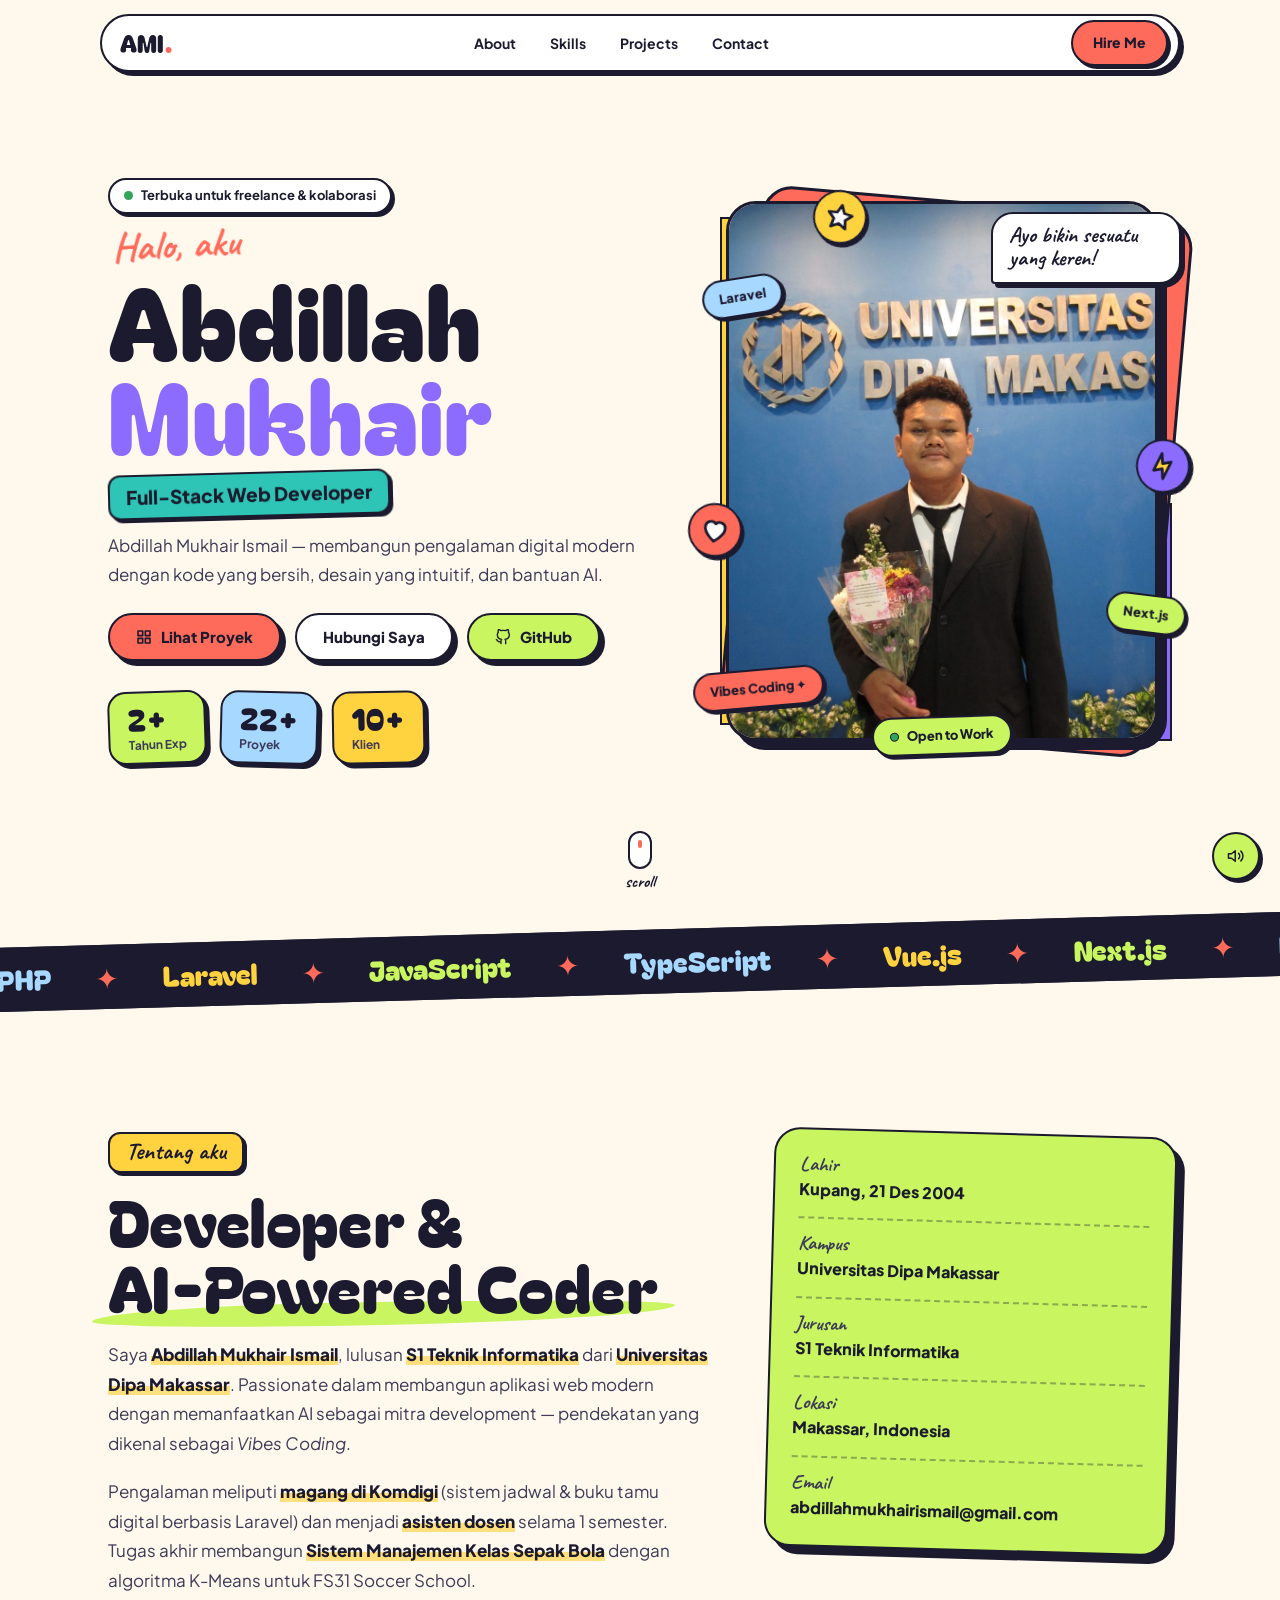
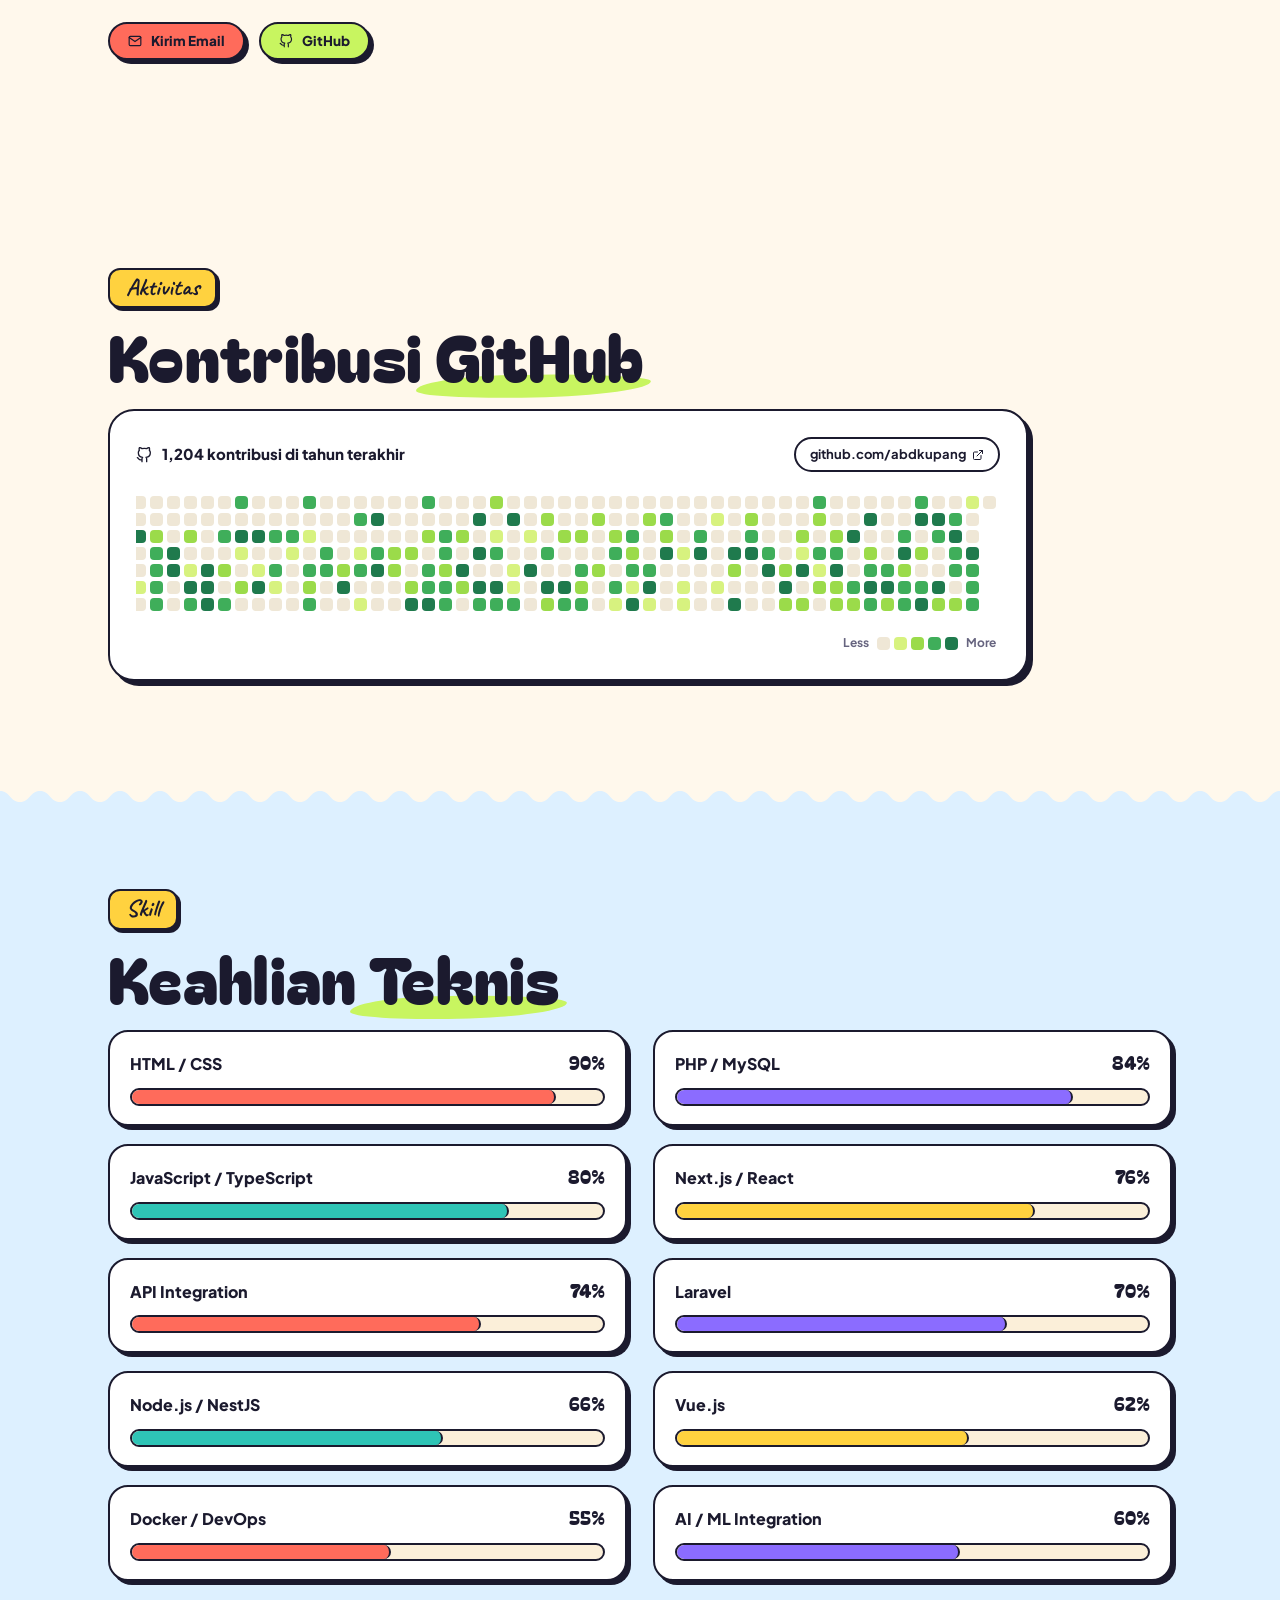
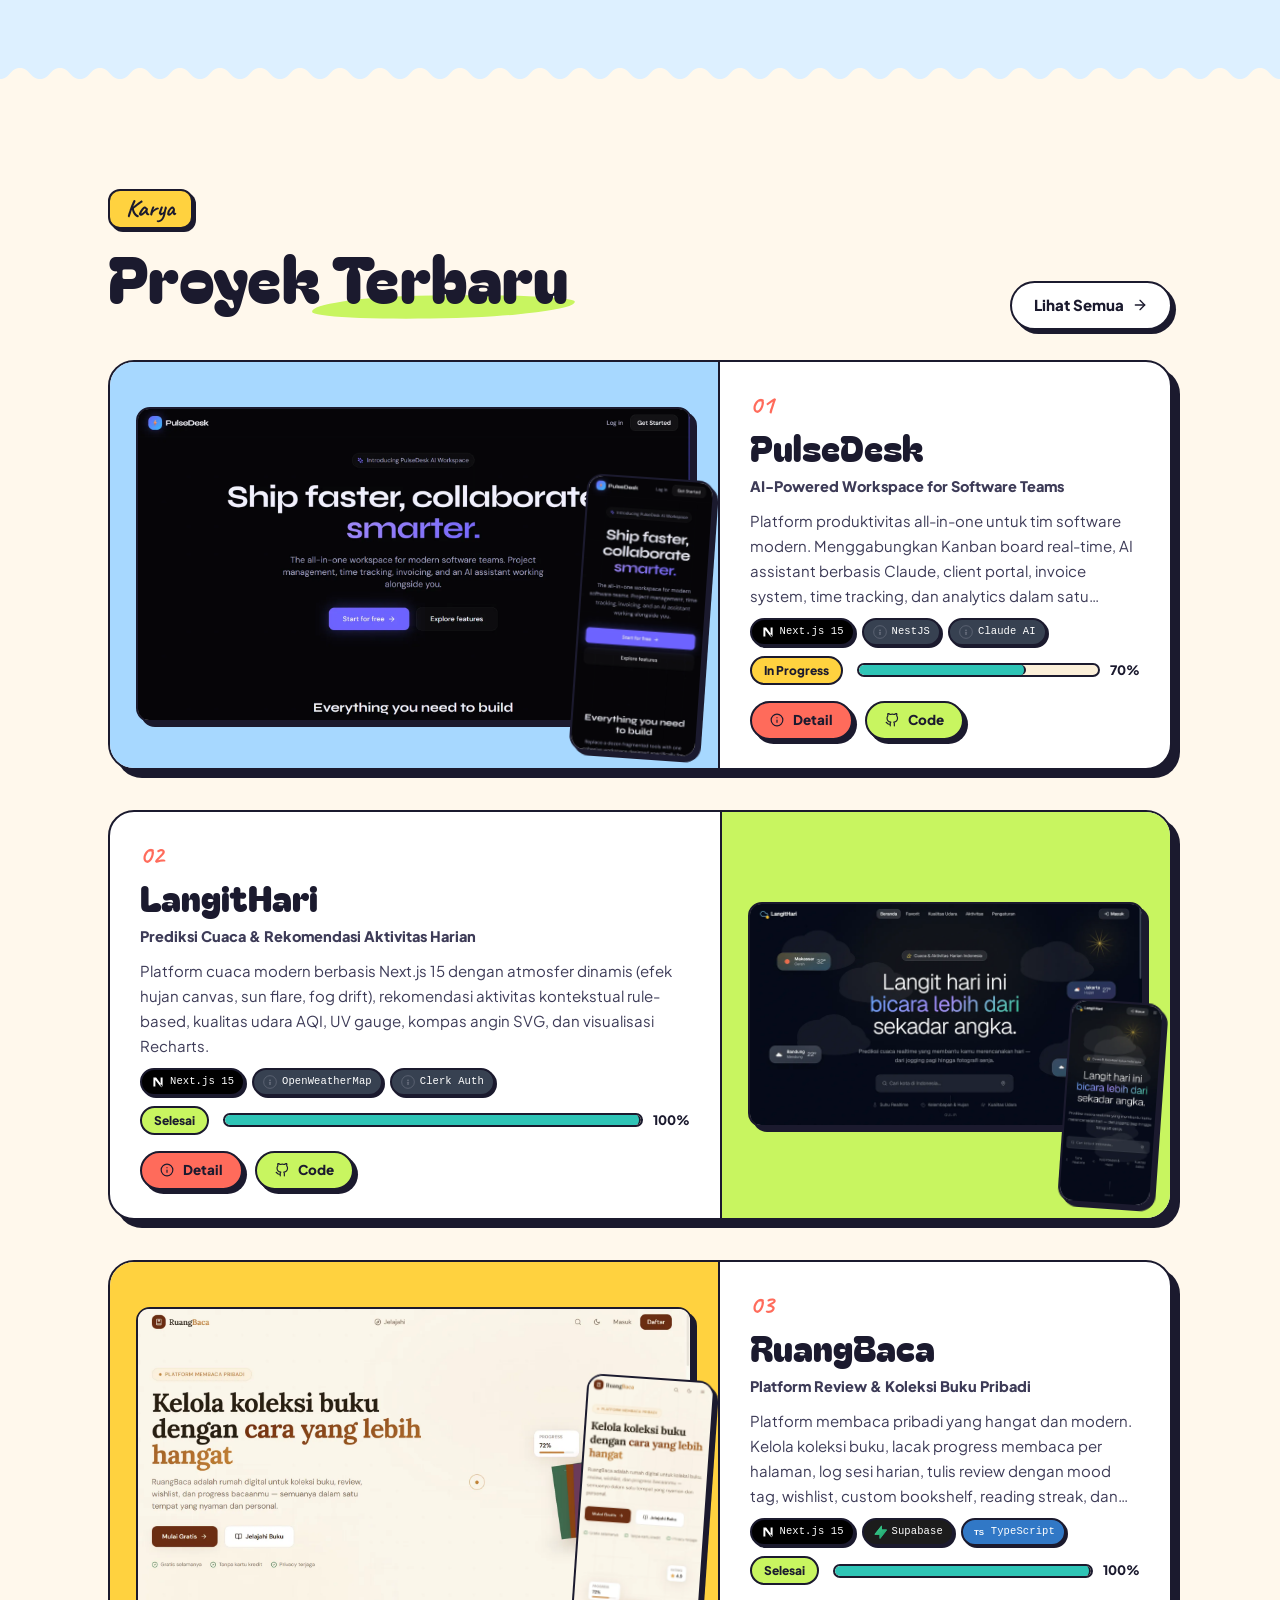
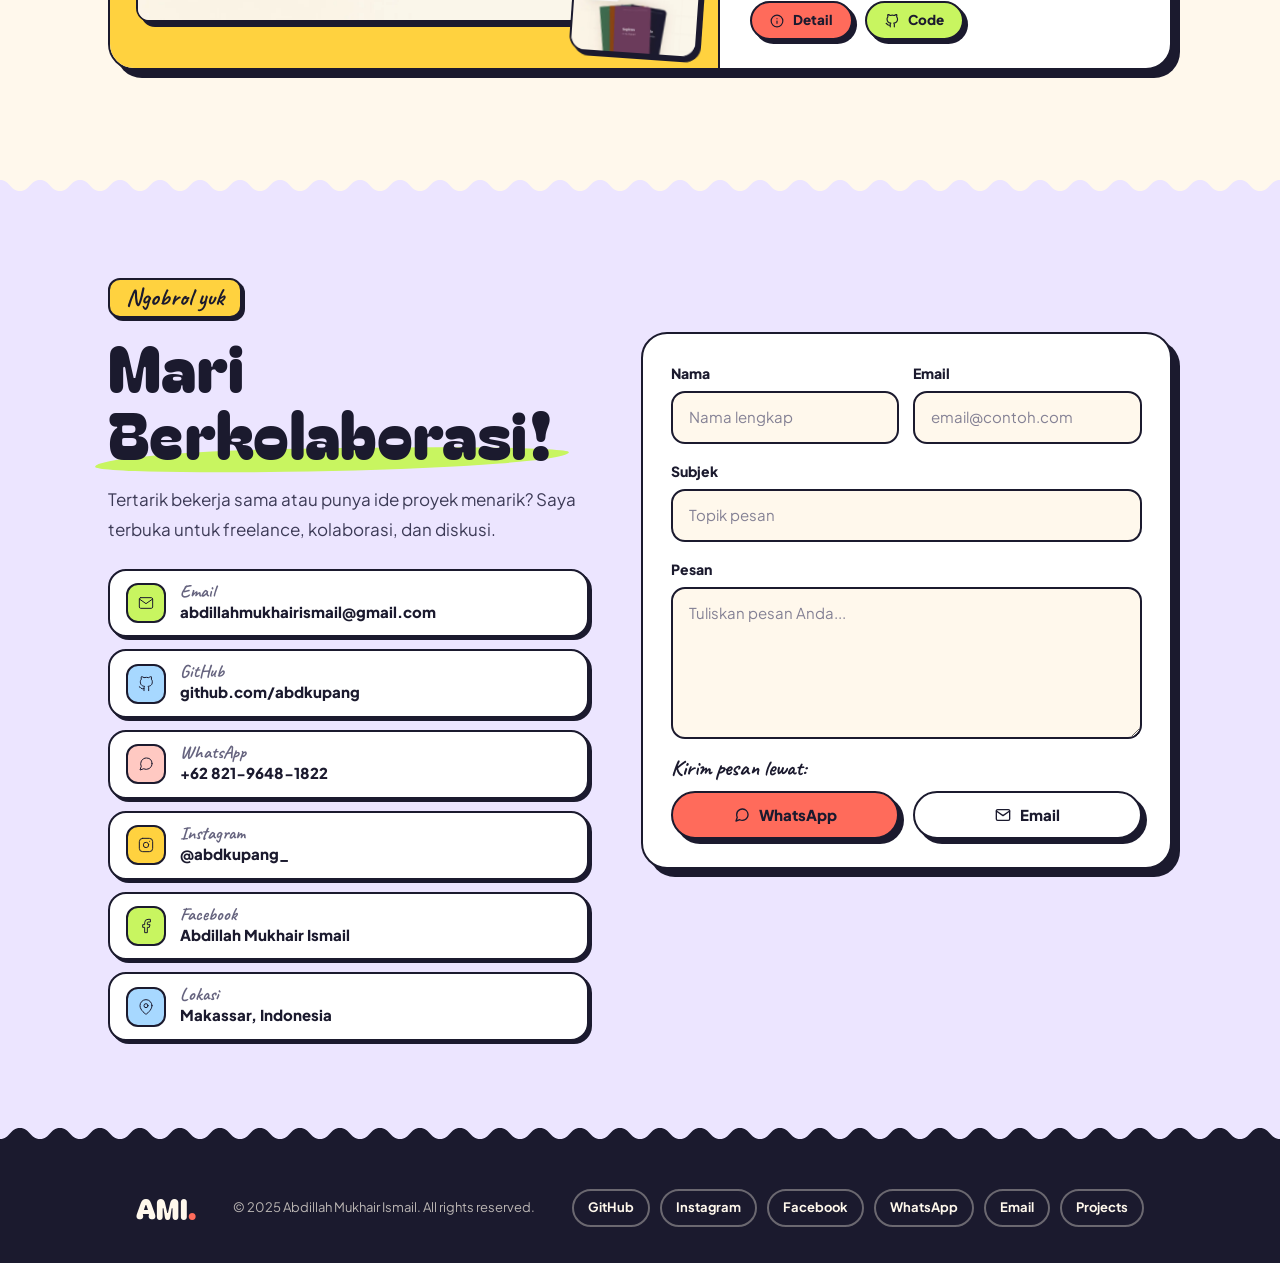
==== commit 15c6ba19: "Tema baru: Sticker Desk, header interaktif, transisi, suara" ====
--- a/index.html
+++ b/index.html
@@ -172,11 +172,11 @@
   </a>
 </section>
 
-<div class="marquee-wrap" aria-hidden="true">
+<div class="marquee-clip"><div class="marquee-wrap" aria-hidden="true">
   <div class="marquee" id="marquee">
     <span>PHP</span><span>Laravel</span><span>JavaScript</span><span>TypeScript</span><span>Vue.js</span><span>Next.js</span><span>Node.js</span><span>MySQL</span><span>Vibes Coding</span><span>AI-Assisted</span>
   </div>
-</div>
+</div></div>
 
 <!-- ── ABOUT ──────────────────────────────── -->
 <section class="section" id="about">
--- a/theme.css
+++ b/theme.css
@@ -75,7 +75,7 @@
 /* ═════════ NAV — pil melayang ═════════ */
 .nav {
   position: fixed; top: 14px; left: 0; right: 0; z-index: 500; height: 58px;
-  pointer-events: none;
+  pointer-events: none; padding: 0 14px;
 }
 .nav-inner {
   pointer-events: auto; position: relative;
--- a/style.css
+++ b/style.css
@@ -159,13 +159,14 @@
 .scroll-label { font-family: var(--font-hand); font-size: 17px; font-weight: 700; line-height: 1; }
 
 /* ═════════ Pita teknologi (marquee) ═════════ */
-.marquee-wrap { overflow: hidden; padding: 22px 0 26px; position: relative; z-index: 2; }
-.marquee {
-  display: flex; width: max-content; rotate: -1.6deg; background: var(--ink); color: var(--yellow);
-  border-block: var(--bw) solid var(--ink); padding: 11px 0; animation: marq 28s linear infinite;
-}
+.marquee-clip { overflow: hidden; padding: 30px 0 34px; position: relative; z-index: 2; }
+.marquee-wrap {                                /* yang dimiringkan pembungkusnya, bukan pita panjangnya → tidak terpotong */
+  overflow: hidden; width: 104%; margin: 0 -2%; rotate: -1.6deg;
+  background: var(--ink); border-block: var(--bw) solid var(--ink);
+}
+.marquee { display: flex; width: max-content; color: var(--yellow); padding: 12px 0; animation: marq 28s linear infinite; }
 .marquee:hover { animation-play-state: paused; }
-.marquee span { font-family: var(--font-display); font-size: clamp(20px, 3.4vw, 28px); padding: 0 22px; white-space: nowrap; display: inline-flex; align-items: center; gap: 44px; }
+.marquee span { font-family: var(--font-display); font-size: clamp(20px, 3.4vw, 28px); line-height: 1.3; padding: 0 22px; white-space: nowrap; display: inline-flex; align-items: center; gap: 44px; }
 .marquee span::after { content: '✦'; color: var(--coral); }
 .marquee span:nth-child(3n) { color: var(--lime); } .marquee span:nth-child(3n+1) { color: var(--sky); }
 @keyframes marq { to { transform: translateX(-50%); } }
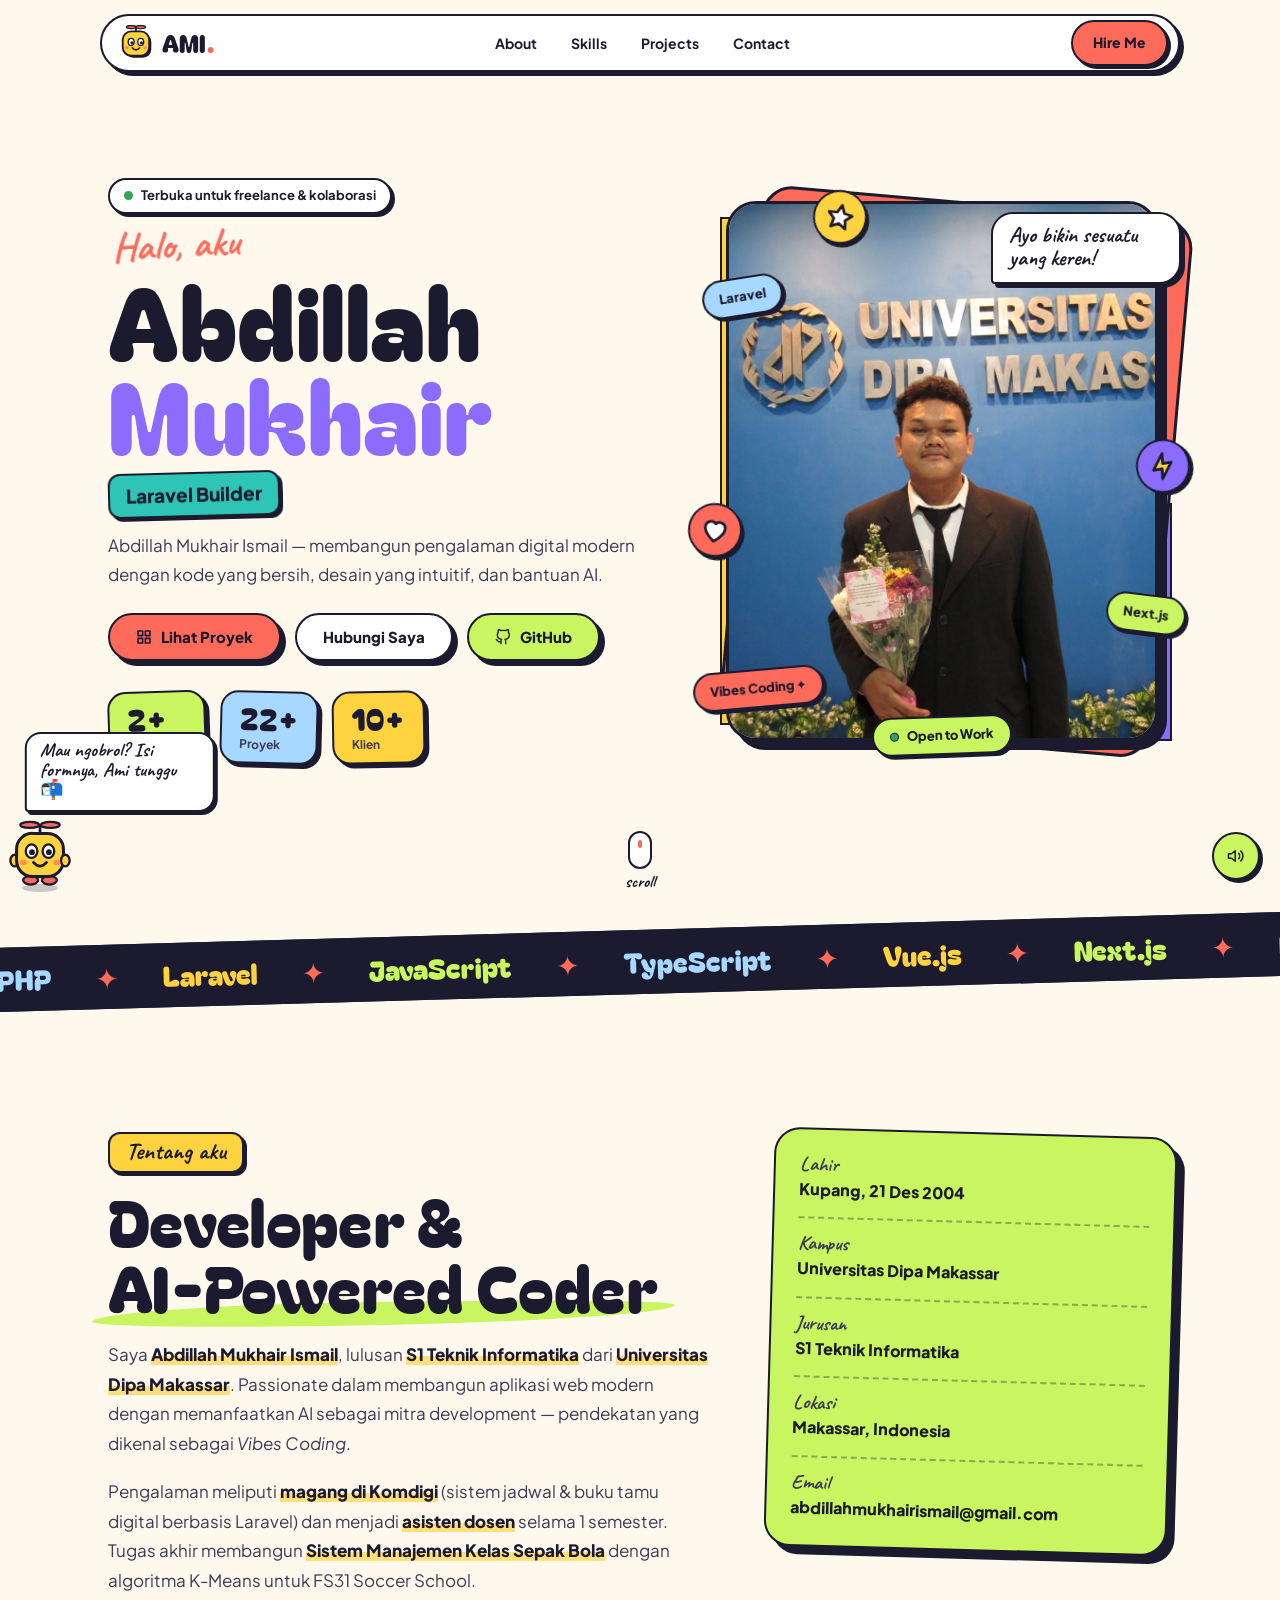
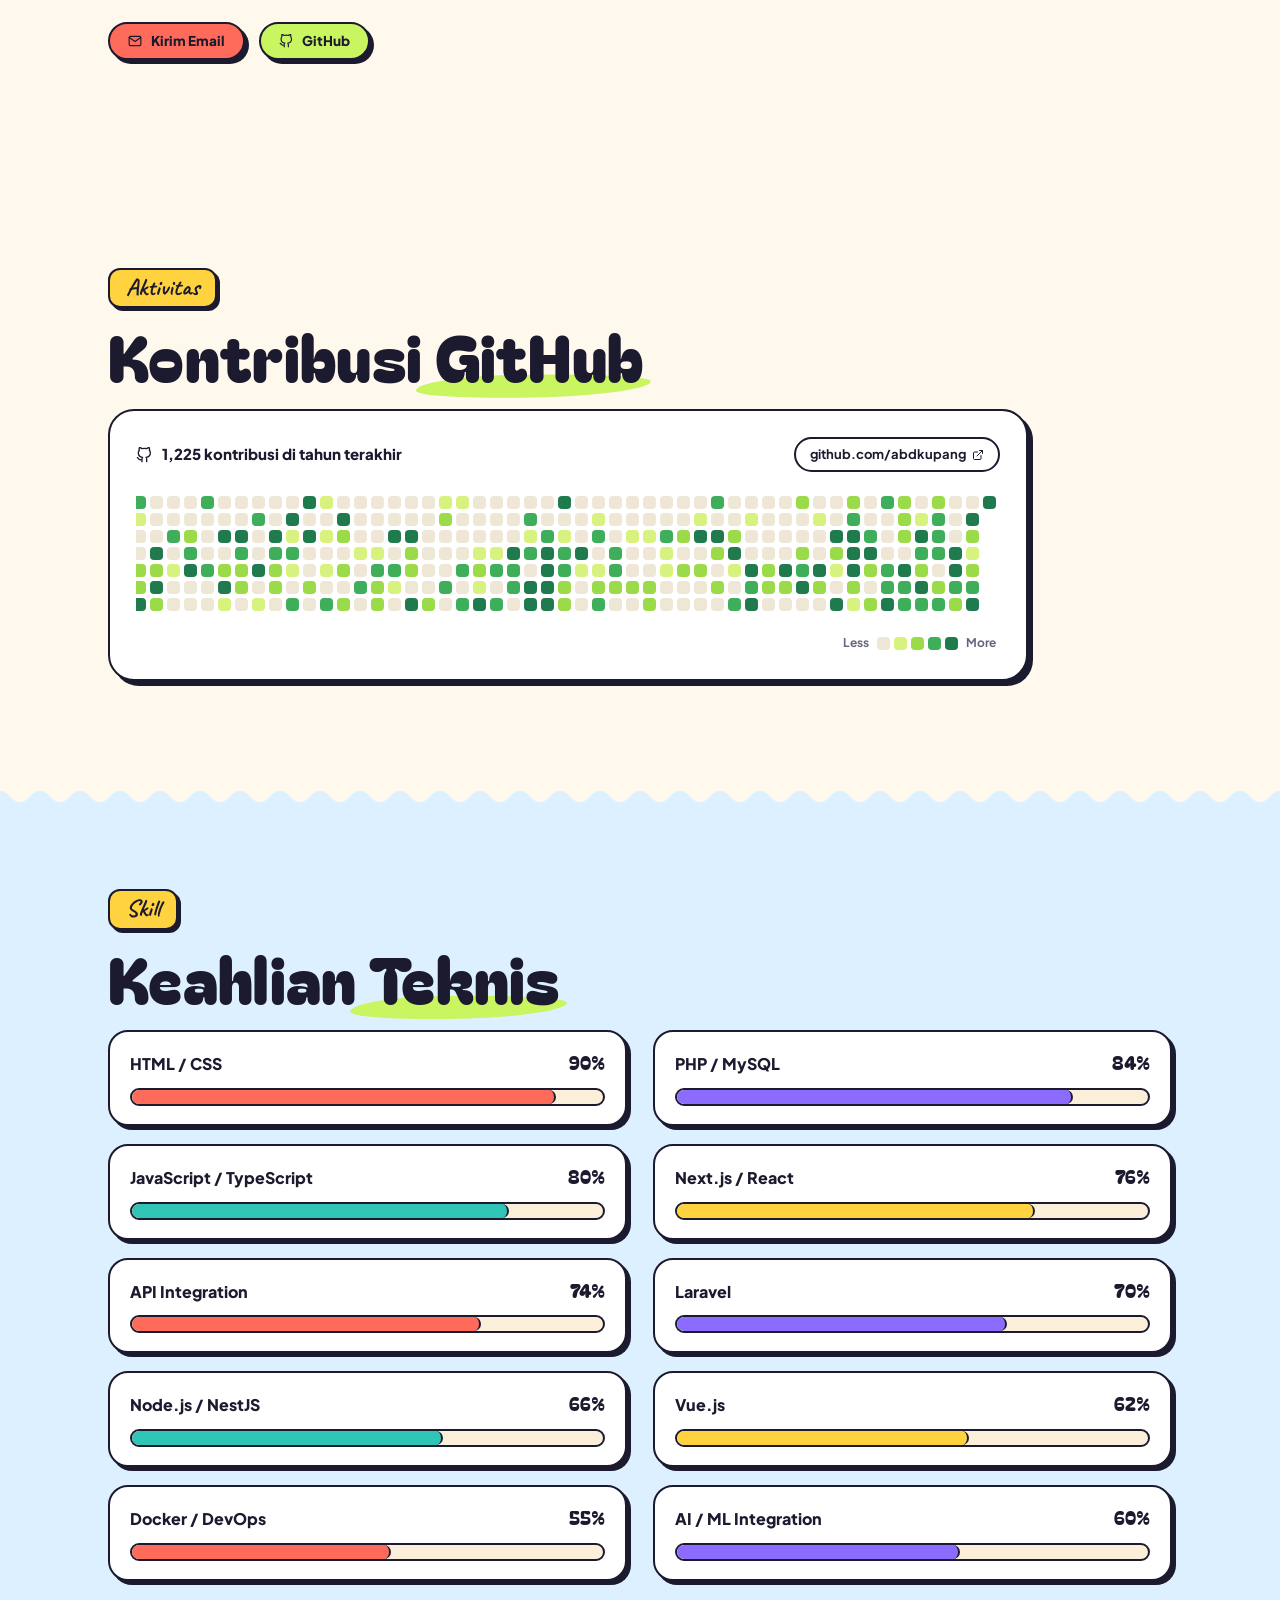
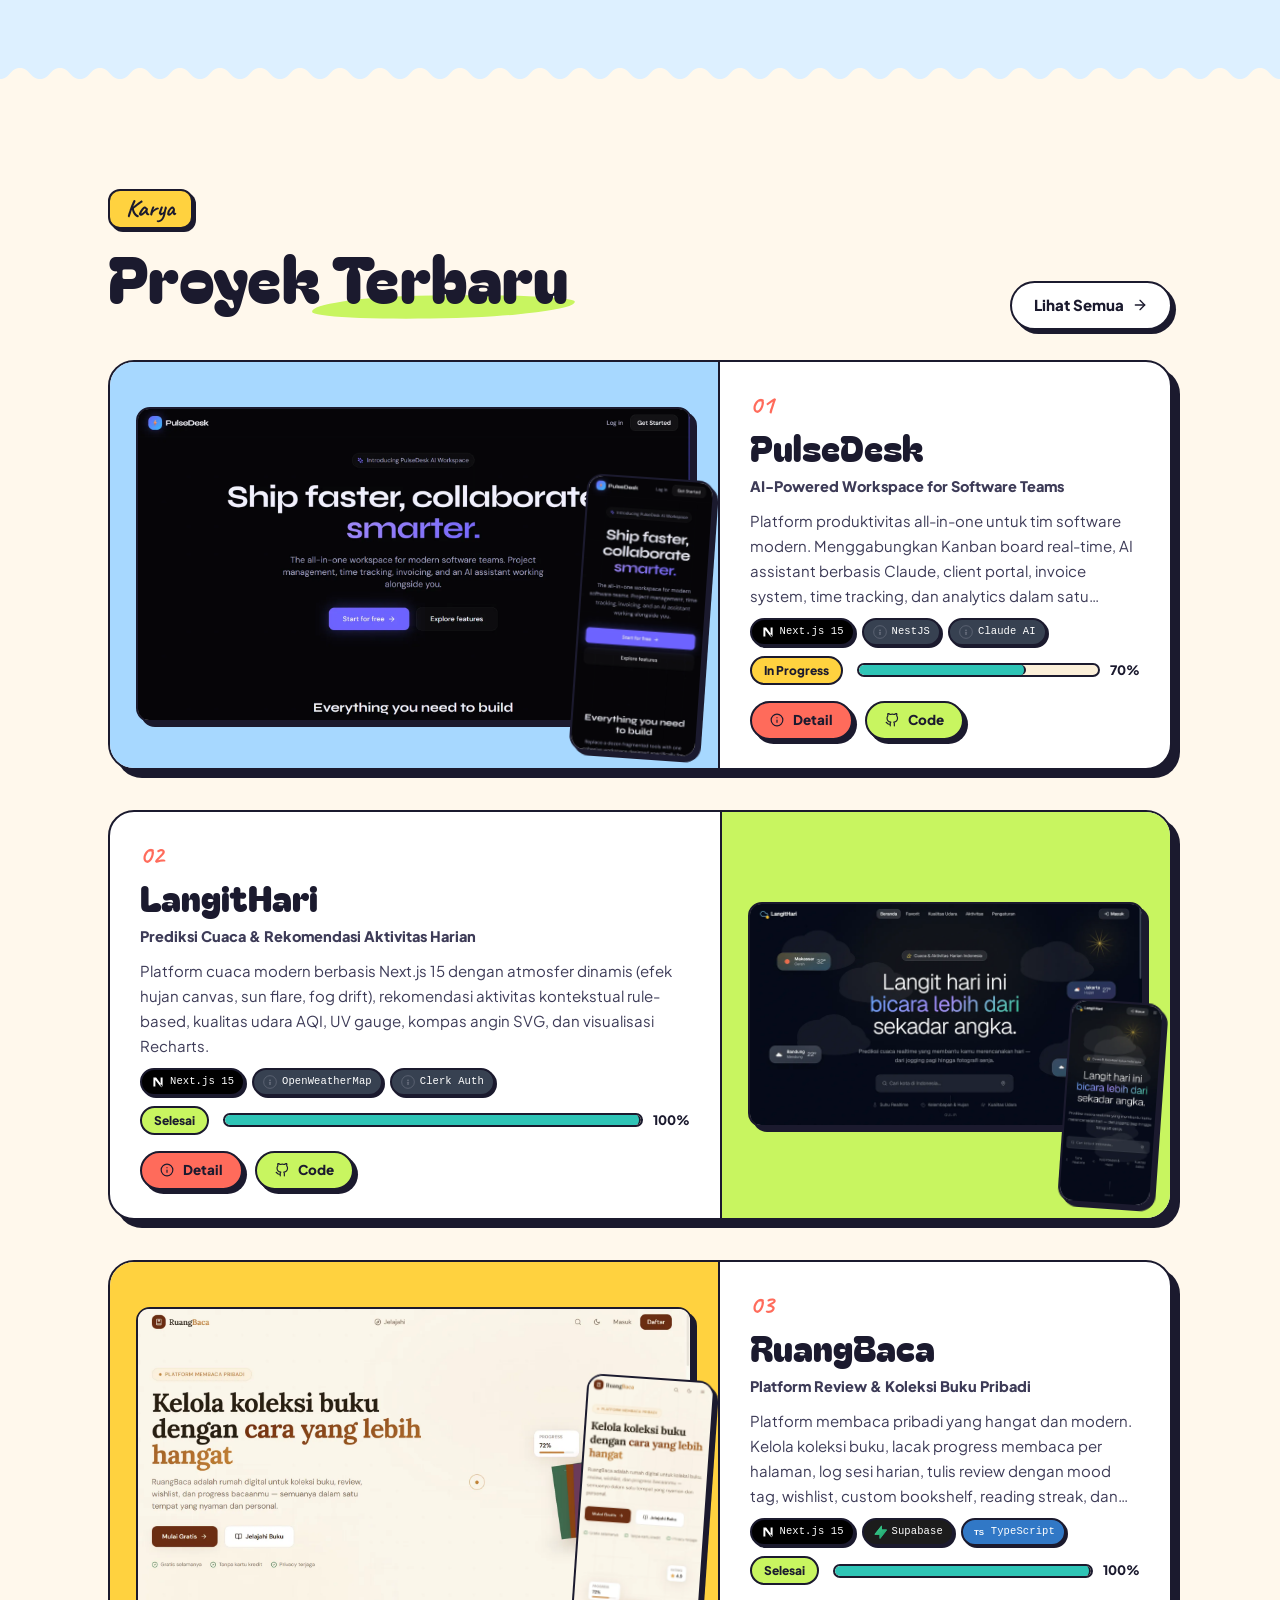
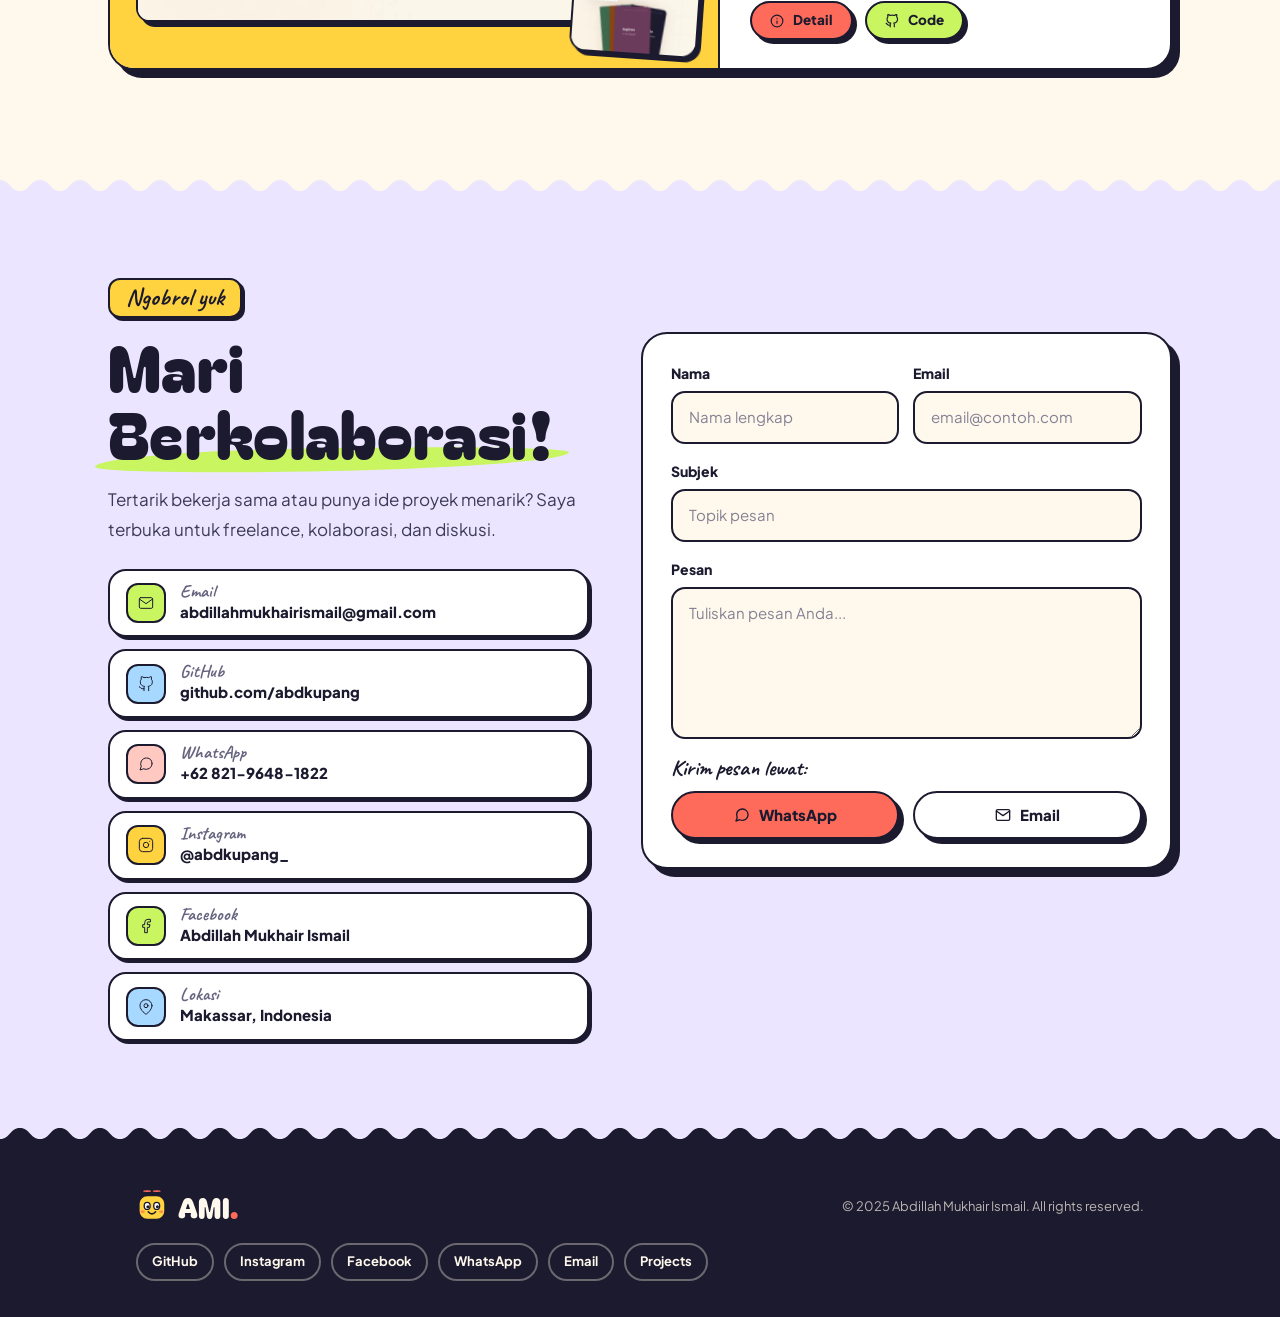
==== commit 0bdca246: "Logo Ami + maskot interaktif, tema Sticker Desk" ====
--- a/index.html
+++ b/index.html
@@ -82,6 +82,9 @@
   <link rel="preconnect" href="https://fonts.gstatic.com" crossorigin>
   <link href="https://fonts.googleapis.com/css2?family=Bagel+Fat+One&family=Caveat:wght@600;700&family=Plus+Jakarta+Sans:wght@400;500;600;700;800&display=swap" rel="stylesheet">
   <link rel="preload" as="image" href="foto.jpg" fetchpriority="high">
+  <link rel="icon" type="image/svg+xml" href="logo.svg">
+  <link rel="icon" type="image/png" sizes="192x192" href="logo-192.png">
+  <link rel="apple-touch-icon" href="logo-192.png">
   <link rel="stylesheet" href="theme.css">
   <link rel="stylesheet" href="style.css">
 </head>
@@ -97,7 +100,7 @@
 <!-- ── NAV ───────────────────────────────── -->
 <nav class="nav" id="nav">
   <div class="nav-inner">
-    <a href="index.html" class="nav-logo">AMI<span class="logo-dot">.</span></a>
+    <a href="index.html" class="nav-logo" aria-label="Abdillah Mukhair — beranda"><img class="logo-mark" src="logo.svg" alt="" width="34" height="36">AMI<span class="logo-dot">.</span></a>
     <ul class="nav-links" id="navLinks">
       <li><a href="#about"    class="nav-link">About</a></li>
       <li><a href="#skills"   class="nav-link">Skills</a></li>
@@ -418,7 +421,7 @@
 <footer class="footer">
   <div class="container">
     <div class="footer-inner">
-      <a href="index.html" class="nav-logo">AMI<span class="logo-dot">.</span></a>
+      <a href="index.html" class="nav-logo" aria-label="Abdillah Mukhair — beranda"><img class="logo-mark" src="logo.svg" alt="" width="34" height="36">AMI<span class="logo-dot">.</span></a>
       <p class="footer-copy">© 2025 Abdillah Mukhair Ismail. All rights reserved.</p>
       <div class="footer-links">
         <a href="https://github.com/abdkupang" target="_blank" rel="noopener">GitHub</a>
@@ -440,5 +443,6 @@
 <script src="script.js"></script>
 <script src="physics.js"></script>
 <script src="fx.js"></script>
+<script src="critter.js"></script>
 </body>
 </html>
--- a/theme.css
+++ b/theme.css
@@ -306,3 +306,90 @@
 
 /* gelombang bawah bagian kontak menyambung ke footer gelap */
 #contact.section-alt::after { background: var(--ink); }
+
+/* ═════════ Logo ═════════ */
+.nav-logo { align-items: center; }
+.logo-mark { width: 34px; height: 36px; margin-right: 8px; flex: none; transition: transform .4s var(--spring); }
+.nav-logo:hover .logo-mark { transform: rotate(-12deg) scale(1.12); }
+.footer .logo-mark { filter: drop-shadow(0 0 0 transparent); }
+
+/* ═════════ Ami — asisten kecil ═════════ */
+.ami {
+  position: fixed; left: 0; top: 0; z-index: 8000; width: 60px; height: 68px;
+  transform: translate3d(-200px, -200px, 0); will-change: transform; touch-action: manipulation;
+  cursor: grab; user-select: none; -webkit-user-select: none; -webkit-touch-callout: none; outline: none;
+}
+.ami:focus-visible .ami-body { outline: 3px solid var(--purple); outline-offset: 4px; border-radius: 20px; }
+.ami.held { cursor: grabbing; z-index: 8100; }
+.ami-flip { width: 100%; height: 100%; transform: scaleX(var(--dir, 1)); transition: transform .18s var(--ease); }
+.ami-body { width: 100%; height: 100%; transform-origin: 50% 90%; }
+.ami-body svg { width: 100%; height: 100%; overflow: visible; display: block; }
+.ami-shadow { position: absolute; left: 12px; right: 12px; bottom: -4px; height: 8px; border-radius: 50%; background: rgba(27, 26, 46, .22); transition: transform .3s, opacity .3s; }
+.ami.flying .ami-shadow, .ami.held .ami-shadow { transform: scale(.55); opacity: .5; }
+
+.ami-prop { transform-origin: 32px 7px; animation: amiProp .7s linear infinite; }
+.ami.flying .ami-prop, .ami.held .ami-prop { animation-duration: .12s; }
+.ami.sleeping .ami-prop { animation-play-state: paused; }
+@keyframes amiProp { 0%, 100% { transform: scaleX(1); } 50% { transform: scaleX(.18); } }
+.ami-eyes { transform-origin: 32px 33px; animation: amiBlink 4.6s infinite; }
+@keyframes amiBlink { 0%, 93%, 100% { transform: scaleY(1); } 96% { transform: scaleY(.1); } }
+.ami-pupil { transition: transform .12s linear; }
+.ami .m-o, .ami .m-x, .ami .m-sad, .ami .eyes-x, .ami .ami-tool, .ami .ami-z { display: none; }
+.ami.o .m-smile, .ami.dizzy .m-smile, .ami.sleeping .m-smile { display: none; }
+.ami.o .m-o { display: inline; }
+.ami.dizzy .m-x { display: inline; }
+.ami.dizzy .ami-eyes { display: none; } .ami.dizzy .eyes-x { display: inline; }
+.ami.sleeping .ami-eyes { animation: none; transform: scaleY(.12); }
+.ami.sleeping .ami-z { display: block; }
+.ami.tool-wrench .t-wrench, .ami.tool-broom .t-broom { display: inline; }
+.ami.tool-wrench .ami-tool, .ami.tool-broom .ami-tool { display: block; }
+.ami-arm-r { transform-origin: 56px 42px; }
+.ami.waving .ami-arm-r { animation: amiWave .5s ease-in-out 3; }
+@keyframes amiWave { 0%, 100% { transform: rotate(0); } 50% { transform: rotate(-55deg); } }
+.ami.walking .ami-body { animation: amiWalk .34s ease-in-out infinite; }
+.ami.walking .ami-foot-l { animation: amiStep .34s ease-in-out infinite; }
+.ami.walking .ami-foot-r { animation: amiStep .34s ease-in-out infinite reverse; }
+@keyframes amiWalk { 0%, 100% { transform: translateY(0) rotate(-2deg); } 50% { transform: translateY(-4px) rotate(2deg); } }
+@keyframes amiStep { 0%, 100% { transform: translateY(0); } 50% { transform: translateY(-4px); } }
+.ami.flying .ami-body { animation: amiFloat .6s ease-in-out infinite; }
+@keyframes amiFloat { 0%, 100% { transform: translateY(0) rotate(-3deg); } 50% { transform: translateY(-5px) rotate(3deg); } }
+.ami.squish .ami-body { animation: amiSquish .5s var(--spring); }
+@keyframes amiSquish { 0% { transform: scale(1); } 25% { transform: scale(1.25, .7); } 55% { transform: scale(.85, 1.2) translateY(-8px); } 100% { transform: scale(1); } }
+.ami.dizzy .ami-body { animation: amiDizzy .5s ease-in-out infinite; }
+@keyframes amiDizzy { 0%, 100% { transform: rotate(-9deg); } 50% { transform: rotate(9deg); } }
+.ami.happy .ami-body { animation: amiHappy .55s var(--spring); }
+@keyframes amiHappy { 0% { transform: translateY(0); } 40% { transform: translateY(-14px) rotate(-6deg); } 100% { transform: translateY(0); } }
+.ami-z { position: absolute; right: -4px; top: -10px; font-family: var(--font-hand); font-size: 22px; font-weight: 700; animation: amiZ 1.8s ease-in-out infinite; }
+@keyframes amiZ { 0% { opacity: 0; transform: translate(0, 6px); } 50% { opacity: 1; } 100% { opacity: 0; transform: translate(8px, -12px); } }
+.ami.dizzy::after { content: '✦ ✦'; position: absolute; left: 6px; top: -14px; color: var(--coral); font-size: 14px; letter-spacing: 6px; animation: spin 1s linear infinite; }
+
+.ami-say {
+  position: absolute; bottom: calc(100% + 8px); left: 50%; width: max-content; max-width: 190px; padding: 7px 13px 9px;
+  background: var(--paper); border: var(--bw) solid var(--ink); border-radius: 16px 16px 16px 4px; box-shadow: 3px 3px 0 var(--ink);
+  font-family: var(--font-hand); font-weight: 700; font-size: 19px; line-height: 1.05; color: var(--ink); pointer-events: none;
+  opacity: 0; transform: translate(var(--sx, -20%), 8px) scale(.8); transform-origin: 0 100%;
+  transition: opacity .2s, transform .35s var(--spring);
+}
+.ami-say.show { opacity: 1; transform: translate(var(--sx, -20%), 0) scale(1); }
+
+/* item yang sedang diseret / jatuh (salinan, tidak terpotong kartu) */
+.ami-ghost { position: absolute; left: 0; top: 0; z-index: 7000; margin: 0 !important; pointer-events: auto; touch-action: none; cursor: grab;
+  user-select: none; -webkit-user-select: none; -webkit-touch-callout: none; will-change: transform; }
+.ami-ghost, .ami-ghost * { transition: none !important; animation: none !important; }
+.ami-ghost.held { cursor: grabbing; z-index: 7100; filter: drop-shadow(0 10px 0 rgba(27, 26, 46, .25)); }
+.ami-ghost.carried { pointer-events: none; }
+.ami-ghost.mess { filter: drop-shadow(0 4px 0 rgba(27, 26, 46, .2)); }
+.ami-drag-ok { cursor: grab; }
+.skill-track { touch-action: none; cursor: ew-resize; }
+.gh-cell.painted { box-shadow: 0 0 0 2px var(--ink); }
+.ami-wiggle { animation: amiWiggle .5s var(--spring); }
+@keyframes amiWiggle { 0% { transform: scale(1) rotate(0); } 30% { transform: scale(1.18) rotate(-5deg); } 60% { transform: scale(.95) rotate(3deg); } 100% { transform: none; } }
+body:has(.nav-links.open) .ami { opacity: 0; pointer-events: none; }
+
+@media (max-width: 768px) {
+  .ami { width: 52px; height: 59px; }
+  .ami-say { font-size: 17px; max-width: 160px; }
+}
+@media (prefers-reduced-motion: reduce) {
+  .ami-prop, .ami-eyes, .ami.walking .ami-body, .ami.flying .ami-body { animation: none !important; }
+}
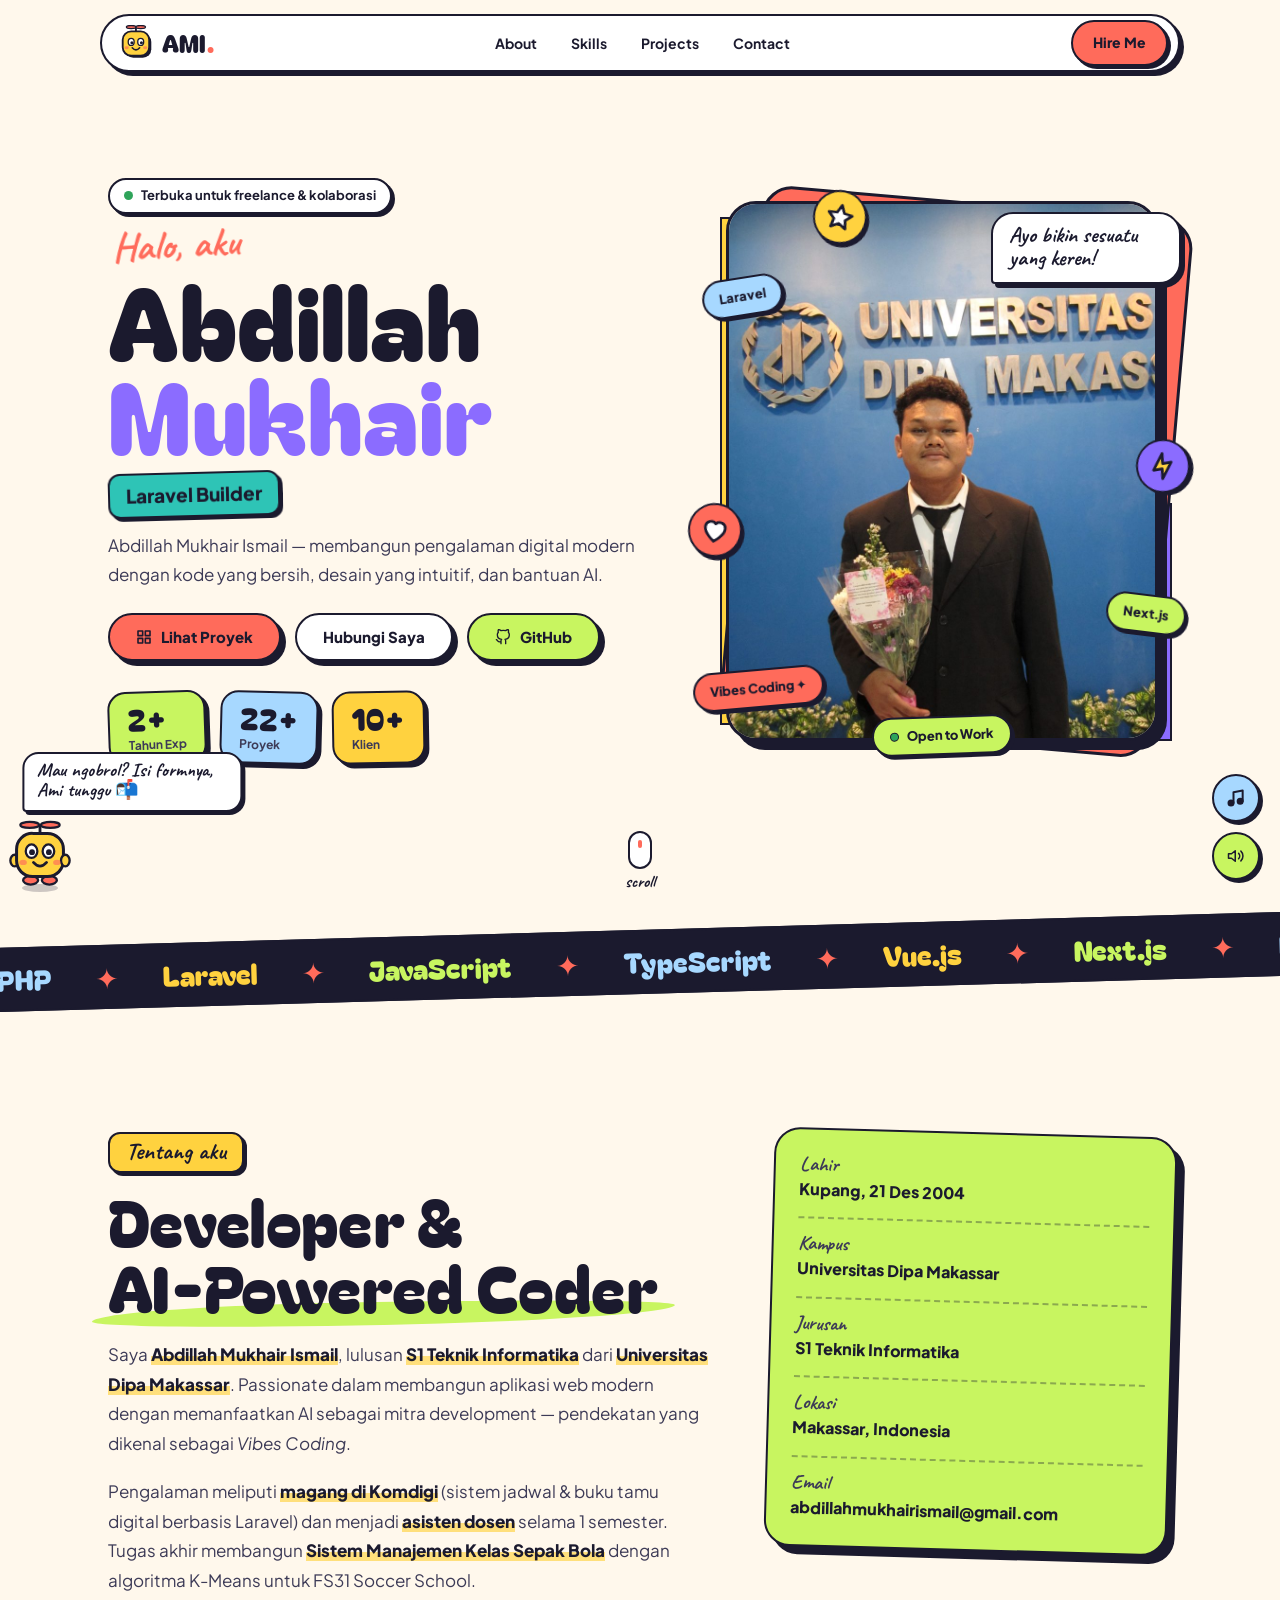
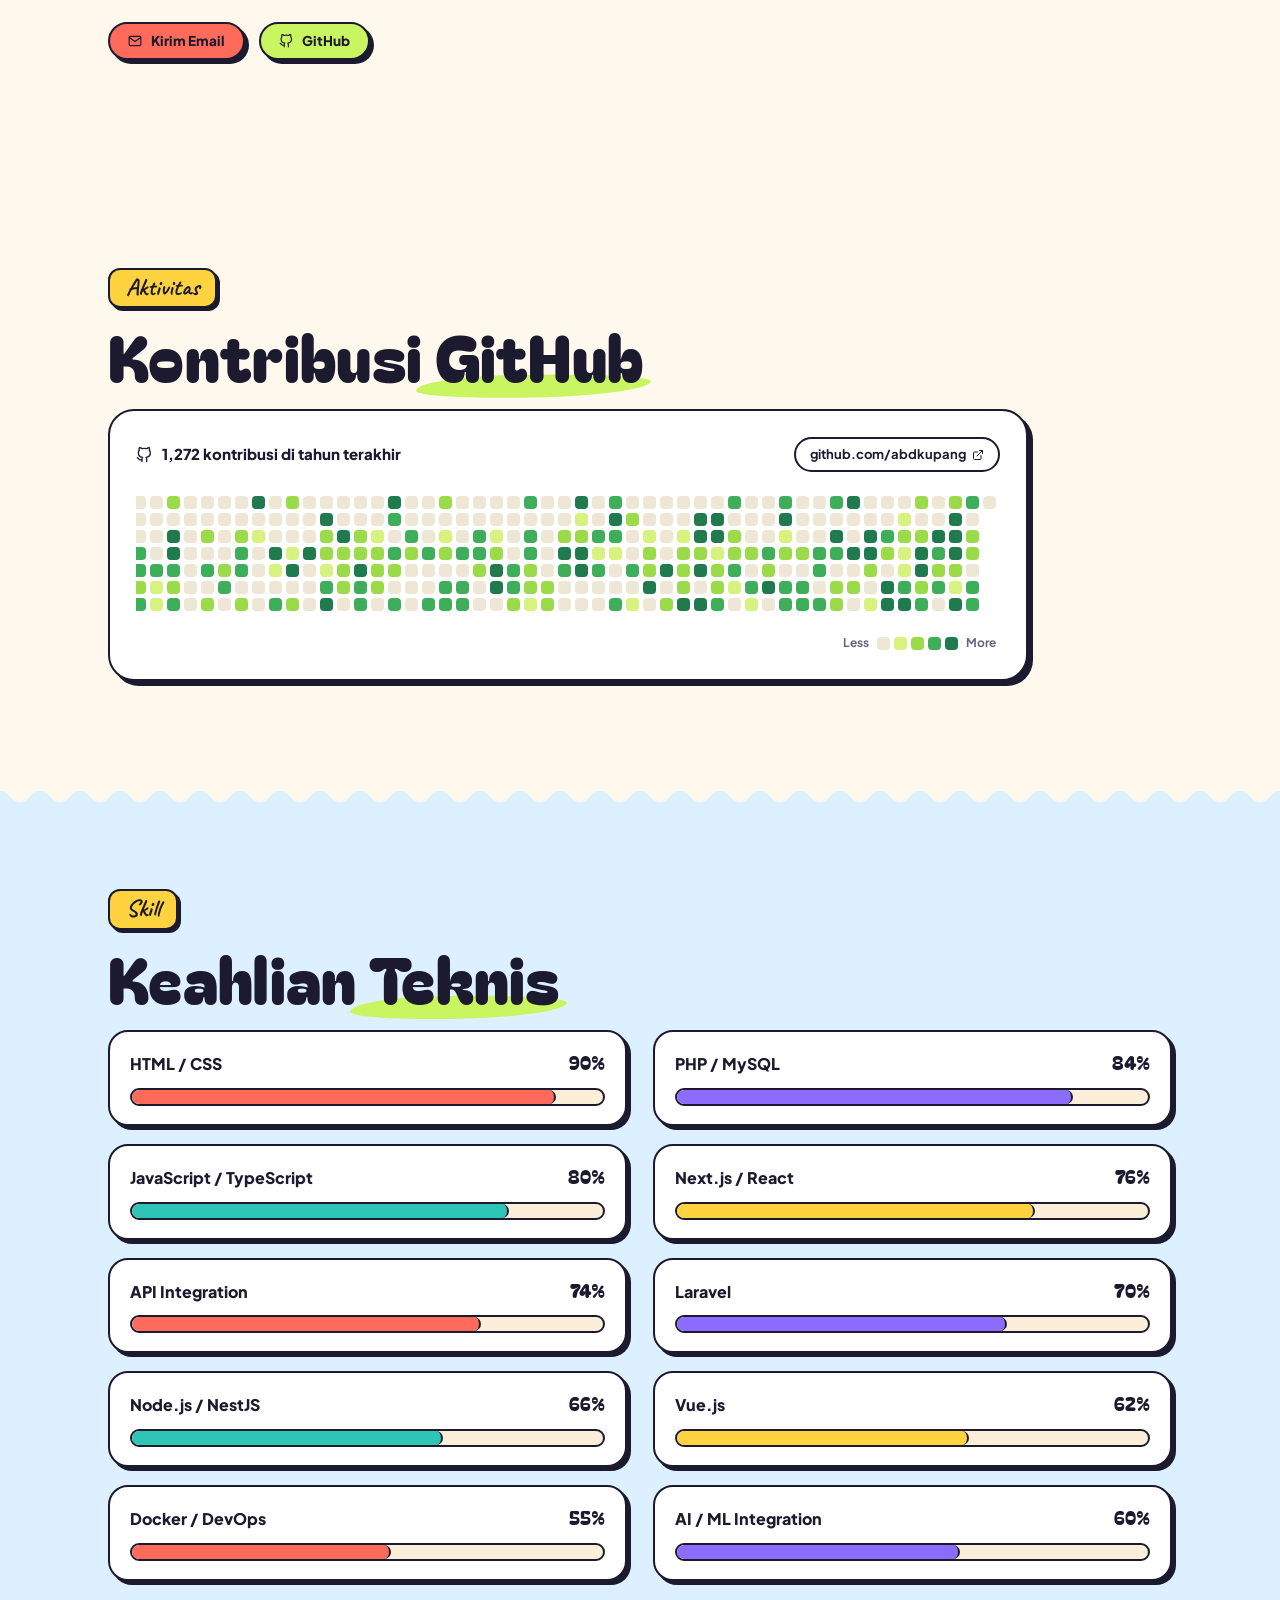
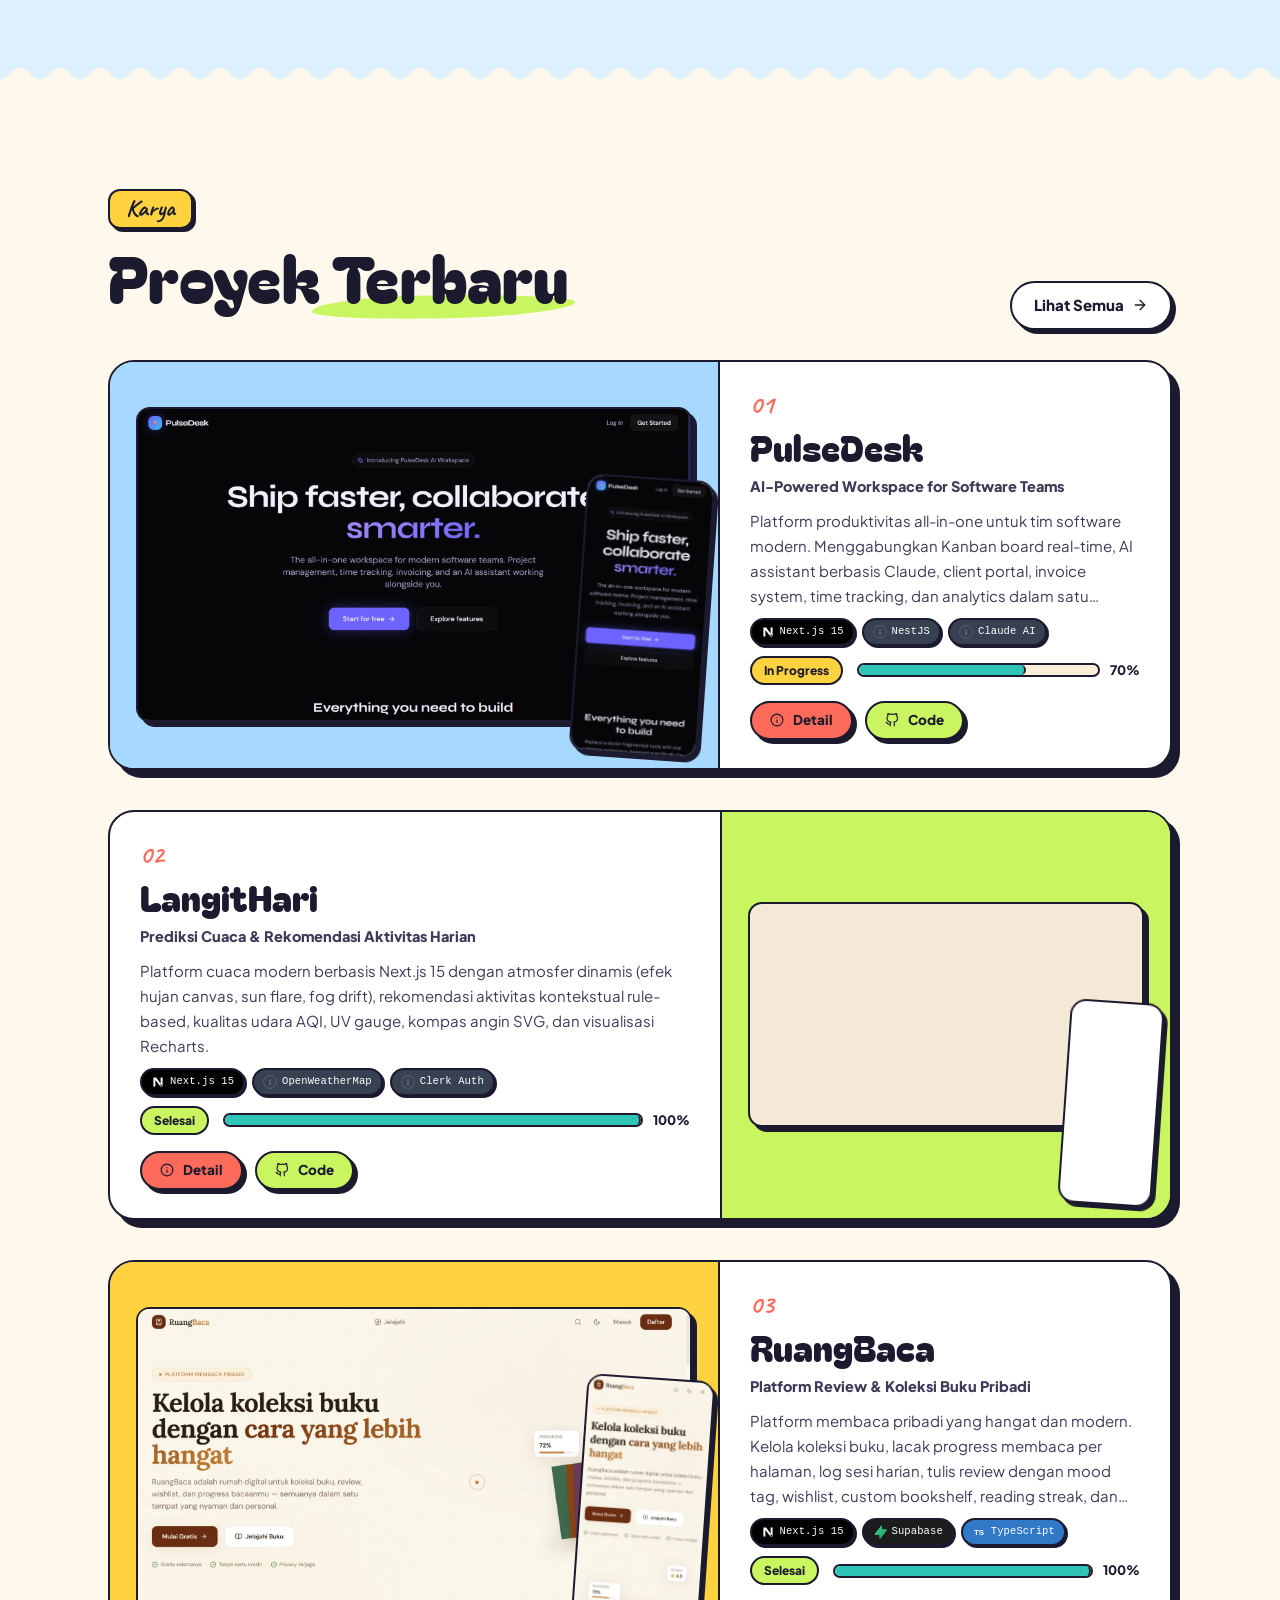
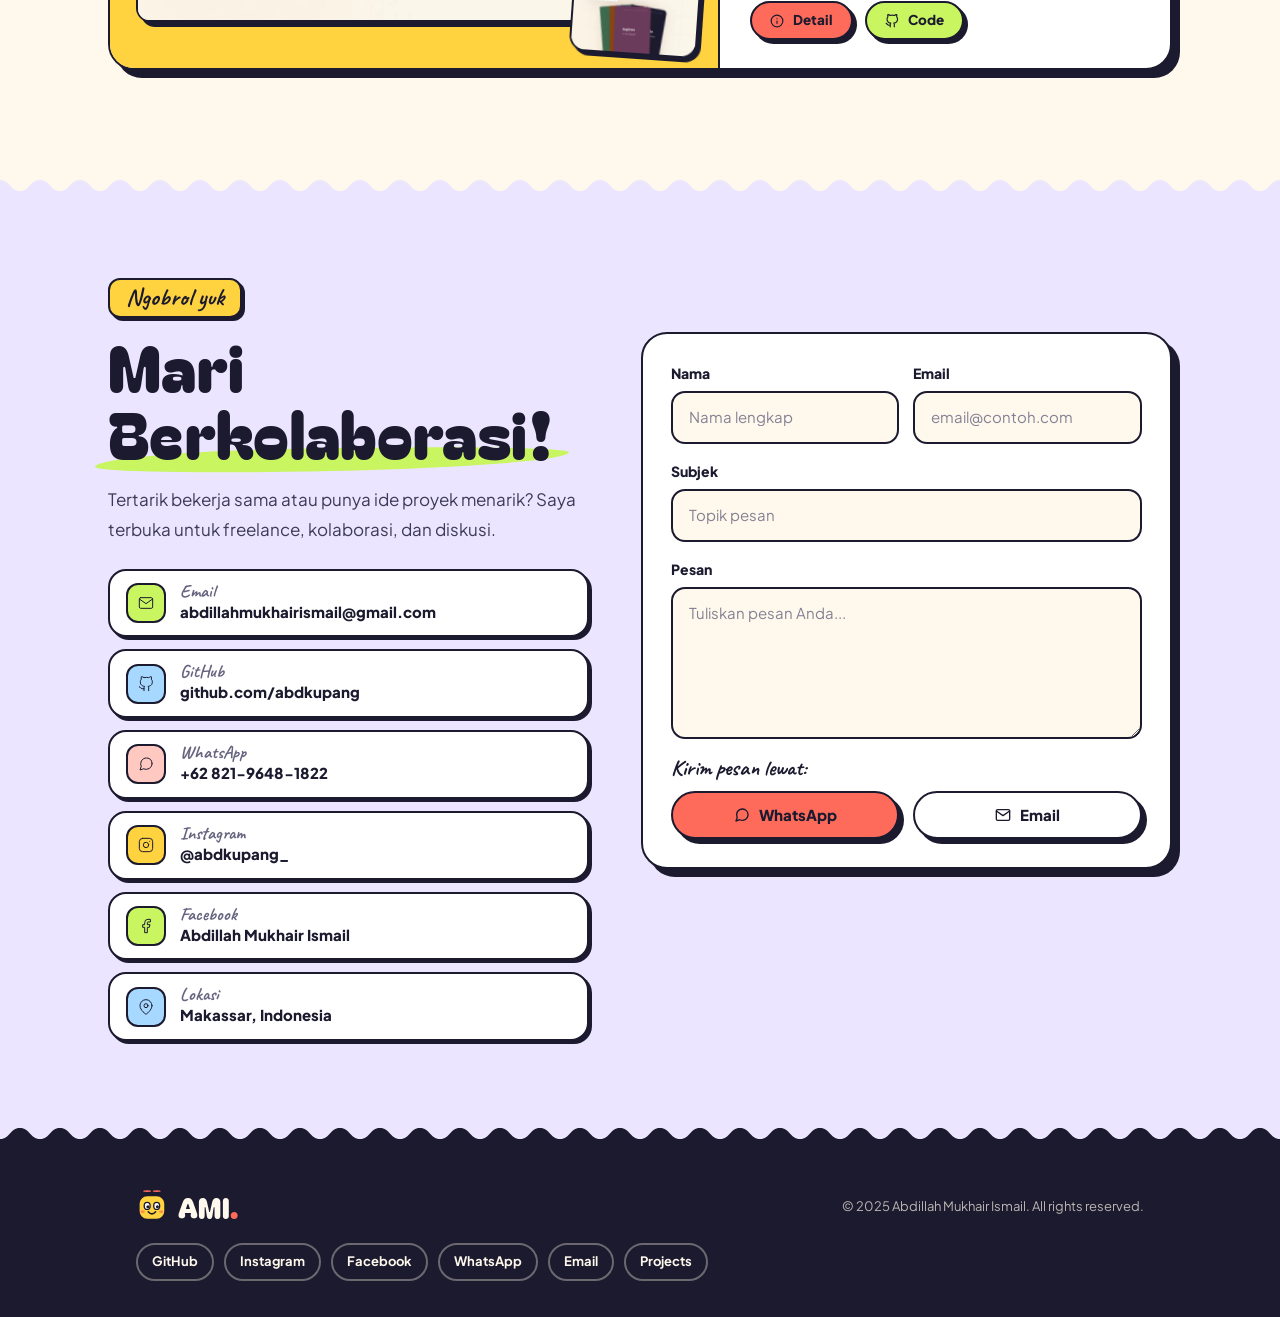
==== commit 3e4f3c4d: "Ami interaktif, musik latar, kartu OG baru" ====
--- a/index.html
+++ b/index.html
@@ -16,11 +16,15 @@
   <meta property="og:title" content="Abdillah Mukhair Ismail — Full-Stack Web Developer Makassar">
   <meta property="og:description" content="Portofolio Abdillah Mukhair Ismail — Full-Stack Web Developer & AI-Powered Coder dari Makassar. Laravel, Next.js, Vue, Flask. Terbuka untuk freelance dan kolaborasi.">
   <meta property="og:url" content="https://abdillahmukhair.my.id/">
-  <meta property="og:image" content="https://abdillahmukhair.my.id/foto.jpg">
-  <meta name="twitter:card" content="summary">
+  <meta property="og:image" content="https://abdillahmukhair.my.id/og-card.png">
+  <meta property="og:image:type" content="image/png">
+  <meta property="og:image:width" content="1200">
+  <meta property="og:image:height" content="630">
+  <meta property="og:image:alt" content="Kartu Abdillah Mukhair Ismail — Full-Stack Web Developer Makassar">
+  <meta name="twitter:card" content="summary_large_image">
   <meta name="twitter:title" content="Abdillah Mukhair Ismail — Full-Stack Web Developer Makassar">
   <meta name="twitter:description" content="Portofolio Abdillah Mukhair Ismail — Full-Stack Web Developer & AI-Powered Coder dari Makassar. Laravel, Next.js, Vue, Flask. Terbuka untuk freelance dan kolaborasi.">
-  <meta name="twitter:image" content="https://abdillahmukhair.my.id/foto.jpg">
+  <meta name="twitter:image" content="https://abdillahmukhair.my.id/og-card.png">
   <script type="application/ld+json">
 {
   "@context": "https://schema.org",
@@ -439,6 +443,7 @@
 <script src="tech-icons.js"></script>
 <script src="github.js"></script>
 <script src="sfx.js"></script>
+<script src="music.js"></script>
 <script src="cursor.js"></script>
 <script src="script.js"></script>
 <script src="physics.js"></script>
--- a/theme.css
+++ b/theme.css
@@ -393,3 +393,34 @@
 @media (prefers-reduced-motion: reduce) {
   .ami-prop, .ami-eyes, .ami.walking .ami-body, .ami.flying .ami-body { animation: none !important; }
 }
+
+/* ── Obrolan dengan Ami ── */
+.ami-chat { position: fixed; z-index: 8200; right: 14px; bottom: 14px; width: min(340px, calc(100vw - 28px)); background: var(--paper); border: var(--bw) solid var(--ink); border-radius: 20px; box-shadow: 5px 5px 0 var(--ink); display: flex; flex-direction: column; overflow: hidden; animation: chatIn .35s var(--spring); }
+.ami-chat[hidden] { display: none; }
+@keyframes chatIn { from { transform: translateY(20px) scale(.95); opacity: 0; } }
+.ami-chat-head { display: flex; align-items: center; justify-content: space-between; padding: 8px 8px 8px 16px; background: var(--yellow); border-bottom: var(--bw) solid var(--ink); font-size: 14px; }
+.ami-chat-x { width: 30px; height: 30px; border-radius: 50%; border: 2px solid var(--ink); background: var(--paper); font-size: 20px; line-height: 1; font-weight: 800; cursor: pointer; }
+.ami-chat-log { display: flex; flex-direction: column; gap: 6px; padding: 10px 12px; max-height: 120px; overflow-y: auto; font-size: 13.5px; font-weight: 600; }
+.ami-chat-log .l-ami, .ami-chat-log .l-me { padding: 6px 11px; border-radius: 14px; border: 2px solid var(--ink); max-width: 88%; line-height: 1.35; }
+.ami-chat-log .l-ami { background: var(--cream); align-self: flex-start; border-bottom-left-radius: 4px; }
+.ami-chat-log .l-me { background: var(--sky); align-self: flex-end; border-bottom-right-radius: 4px; }
+.ami-chat-chips { display: flex; gap: 6px; padding: 0 12px 8px; overflow-x: auto; scrollbar-width: none; -webkit-overflow-scrolling: touch; }
+.ami-chat-chips::-webkit-scrollbar { display: none; }
+.ami-chat-chips button { flex: none; padding: 5px 11px; border-radius: 999px; border: 2px solid var(--ink); background: var(--paper); font: 700 12.5px var(--font-body); cursor: pointer; white-space: nowrap; }
+.ami-chat-chips button:active { background: var(--lime); }
+.ami-chat-form { display: flex; gap: 6px; padding: 0 12px 12px; }
+.ami-chat-form input { flex: 1; min-width: 0; padding: 8px 12px; border: 2px solid var(--ink); border-radius: 999px; font: 600 16px var(--font-body); background: var(--cream); }
+.ami-chat-form button { padding: 8px 14px; border: 2px solid var(--ink); border-radius: 999px; background: var(--coral); color: #fff; font: 800 13px var(--font-body); cursor: pointer; }
+@media (max-width: 860px) { .ami-chat { right: 8px; bottom: 8px; width: calc(100vw - 16px); } }
+.ami-say { max-width: min(220px, 60vw); width: max-content; }
+
+/* state baru Ami */
+.ami.dance .ami-body { animation: amiDance .42s ease-in-out infinite; }
+@keyframes amiDance { 0%,100% { rotate: -10deg; translate: -4px 0; } 50% { rotate: 10deg; translate: 4px -10px; } }
+.ami.spin .ami-body { animation: amiSpin 1s ease-in-out; }
+@keyframes amiSpin { to { rotate: 720deg; } }
+.ami.perched .ami-shadow { opacity: 0; }
+@media (prefers-reduced-motion: reduce) { .ami.dance .ami-body, .ami.spin .ami-body, .ami-chat { animation: none !important; } }
+body:has(.ami-chat:not([hidden])) .physics-hint { display: none; }
+@media (max-width: 860px) { .ami-chat-log { max-height: 84px; } }
+.ami-say.below { bottom: auto; top: calc(100% + 8px); transform-origin: 0 0; border-radius: 4px 16px 16px 16px; }
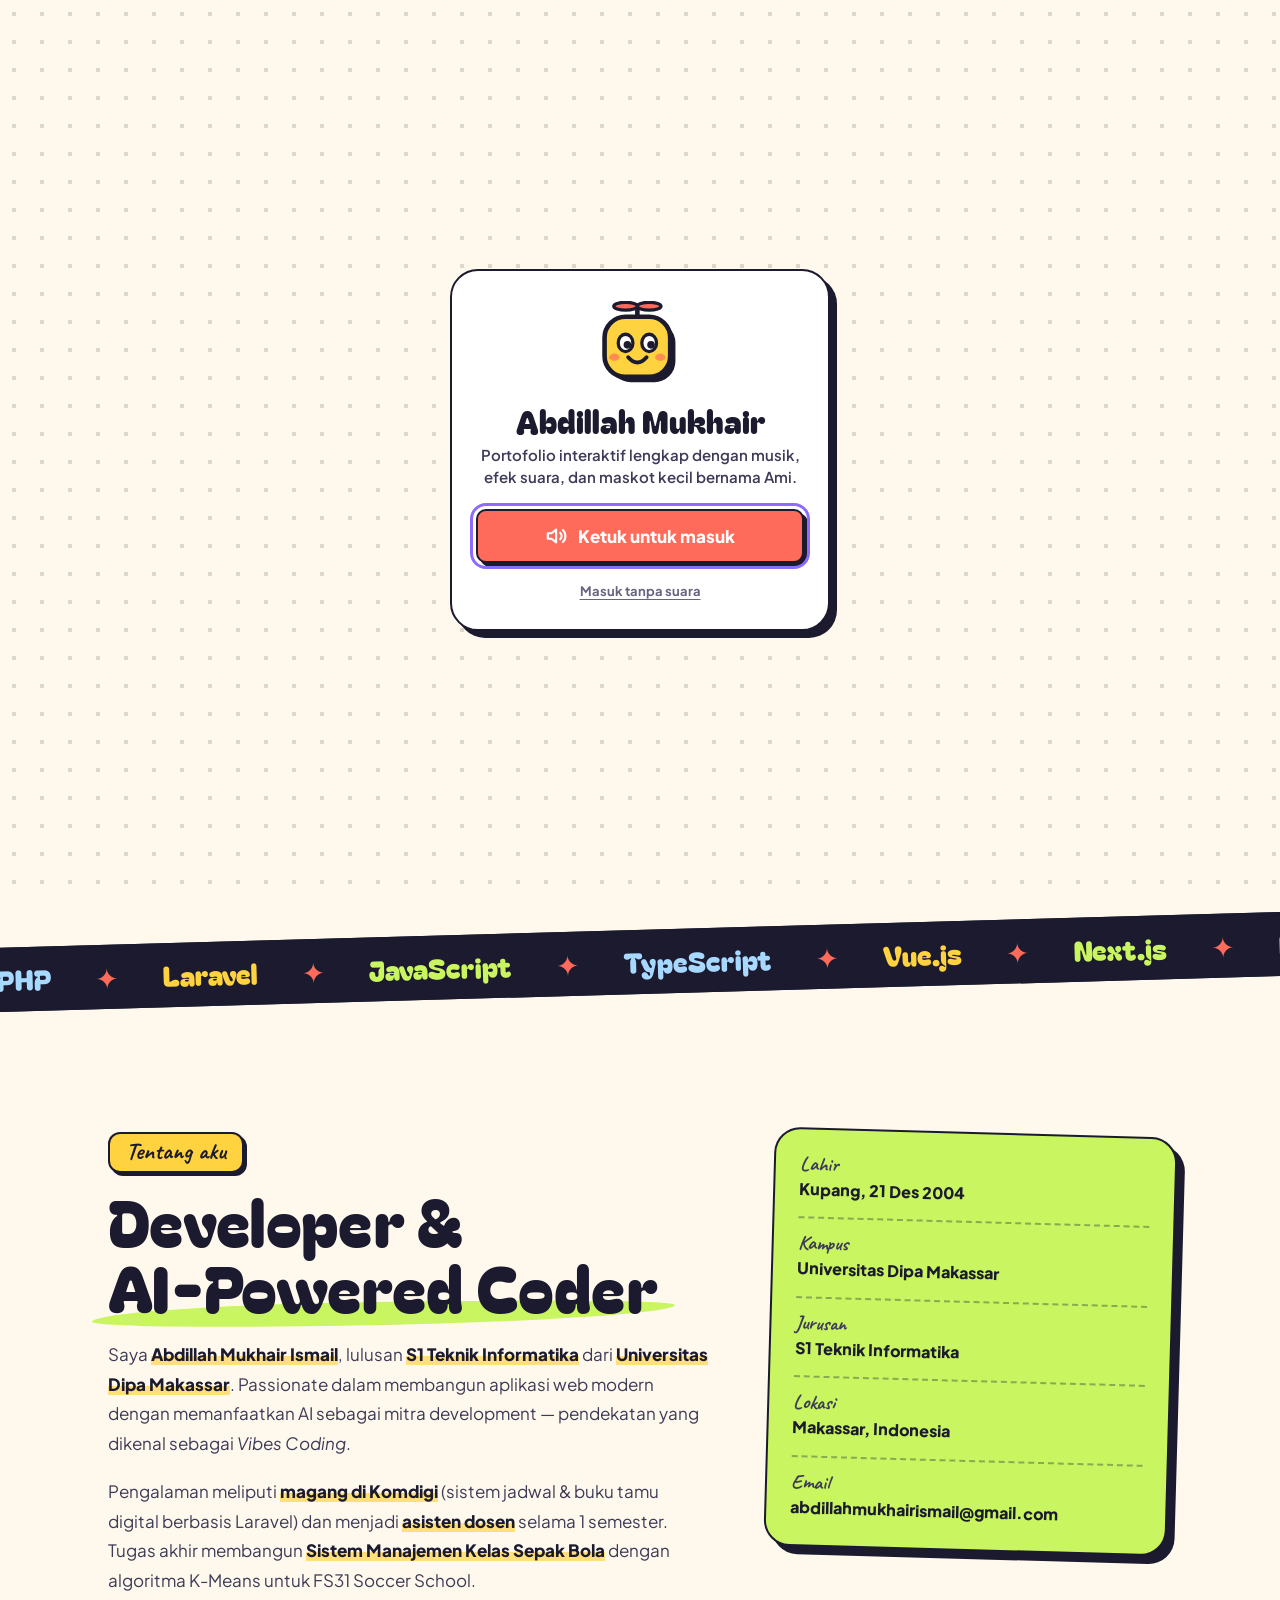
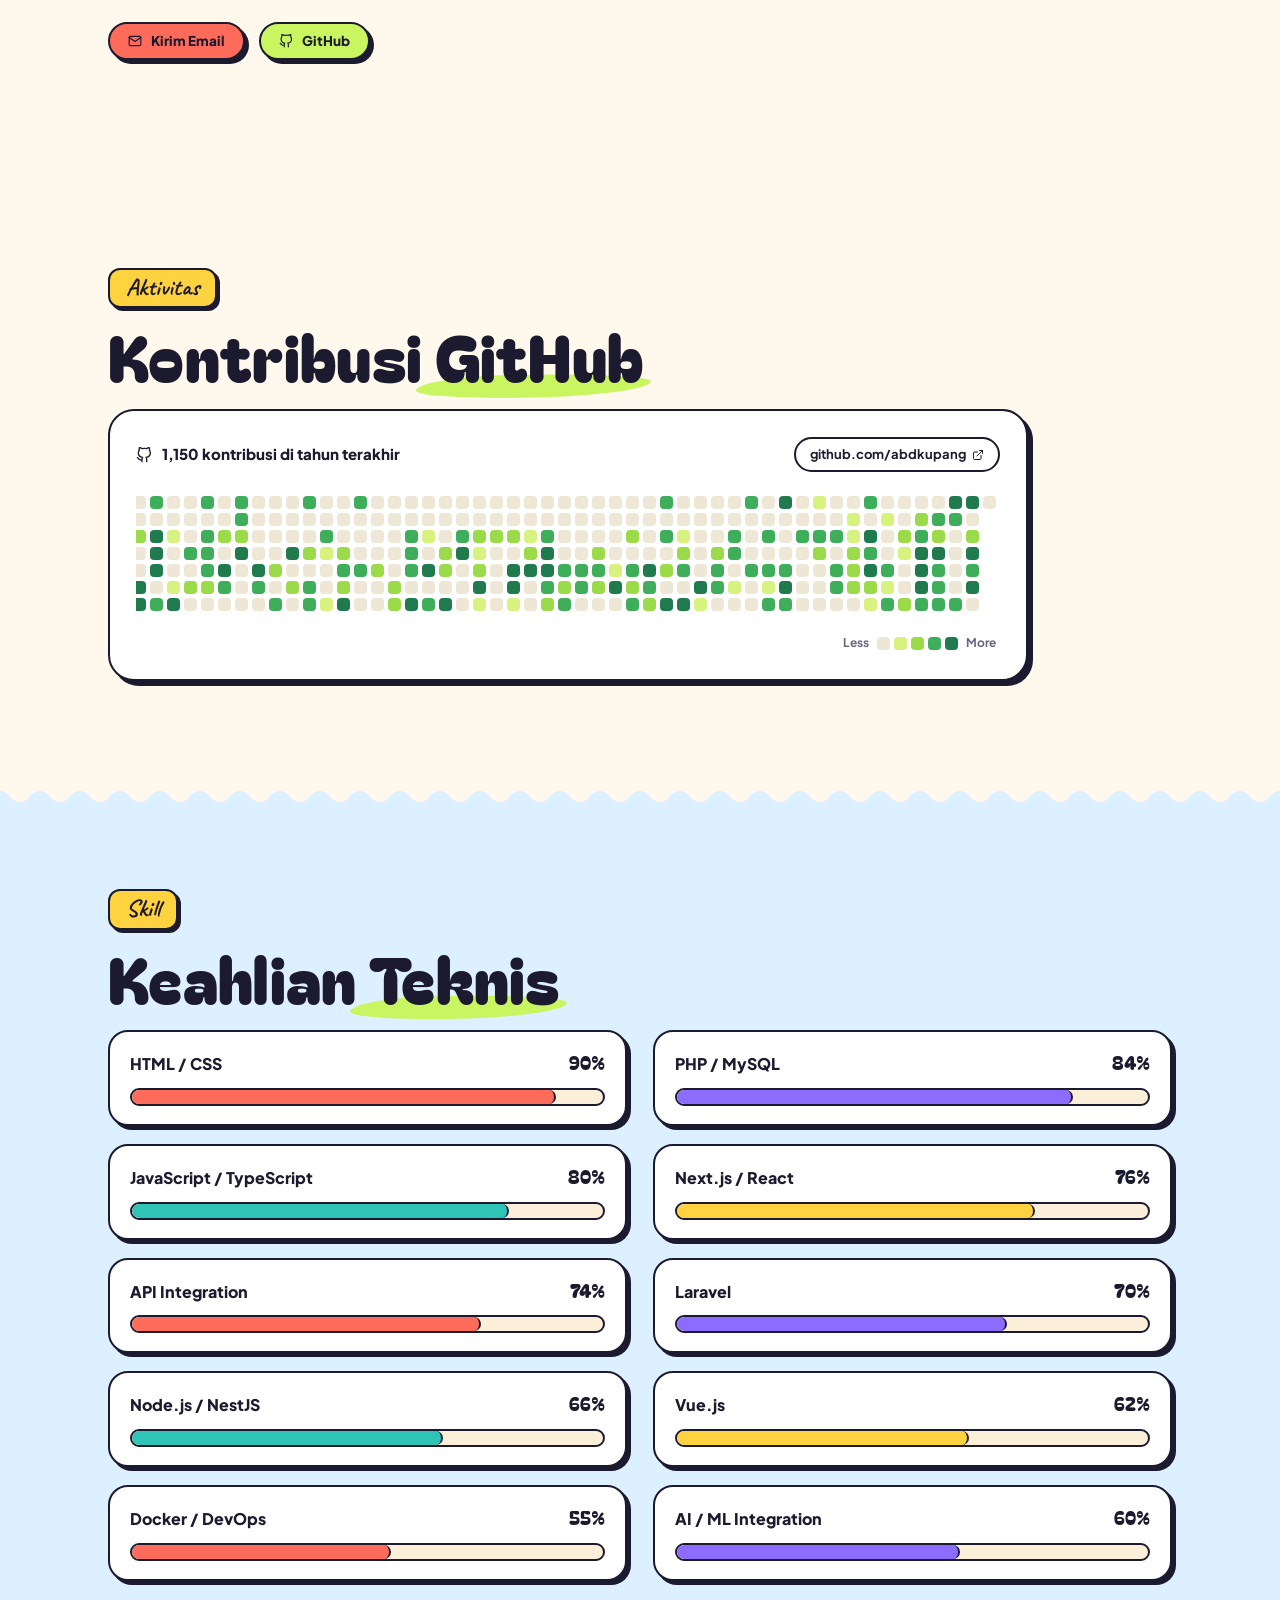
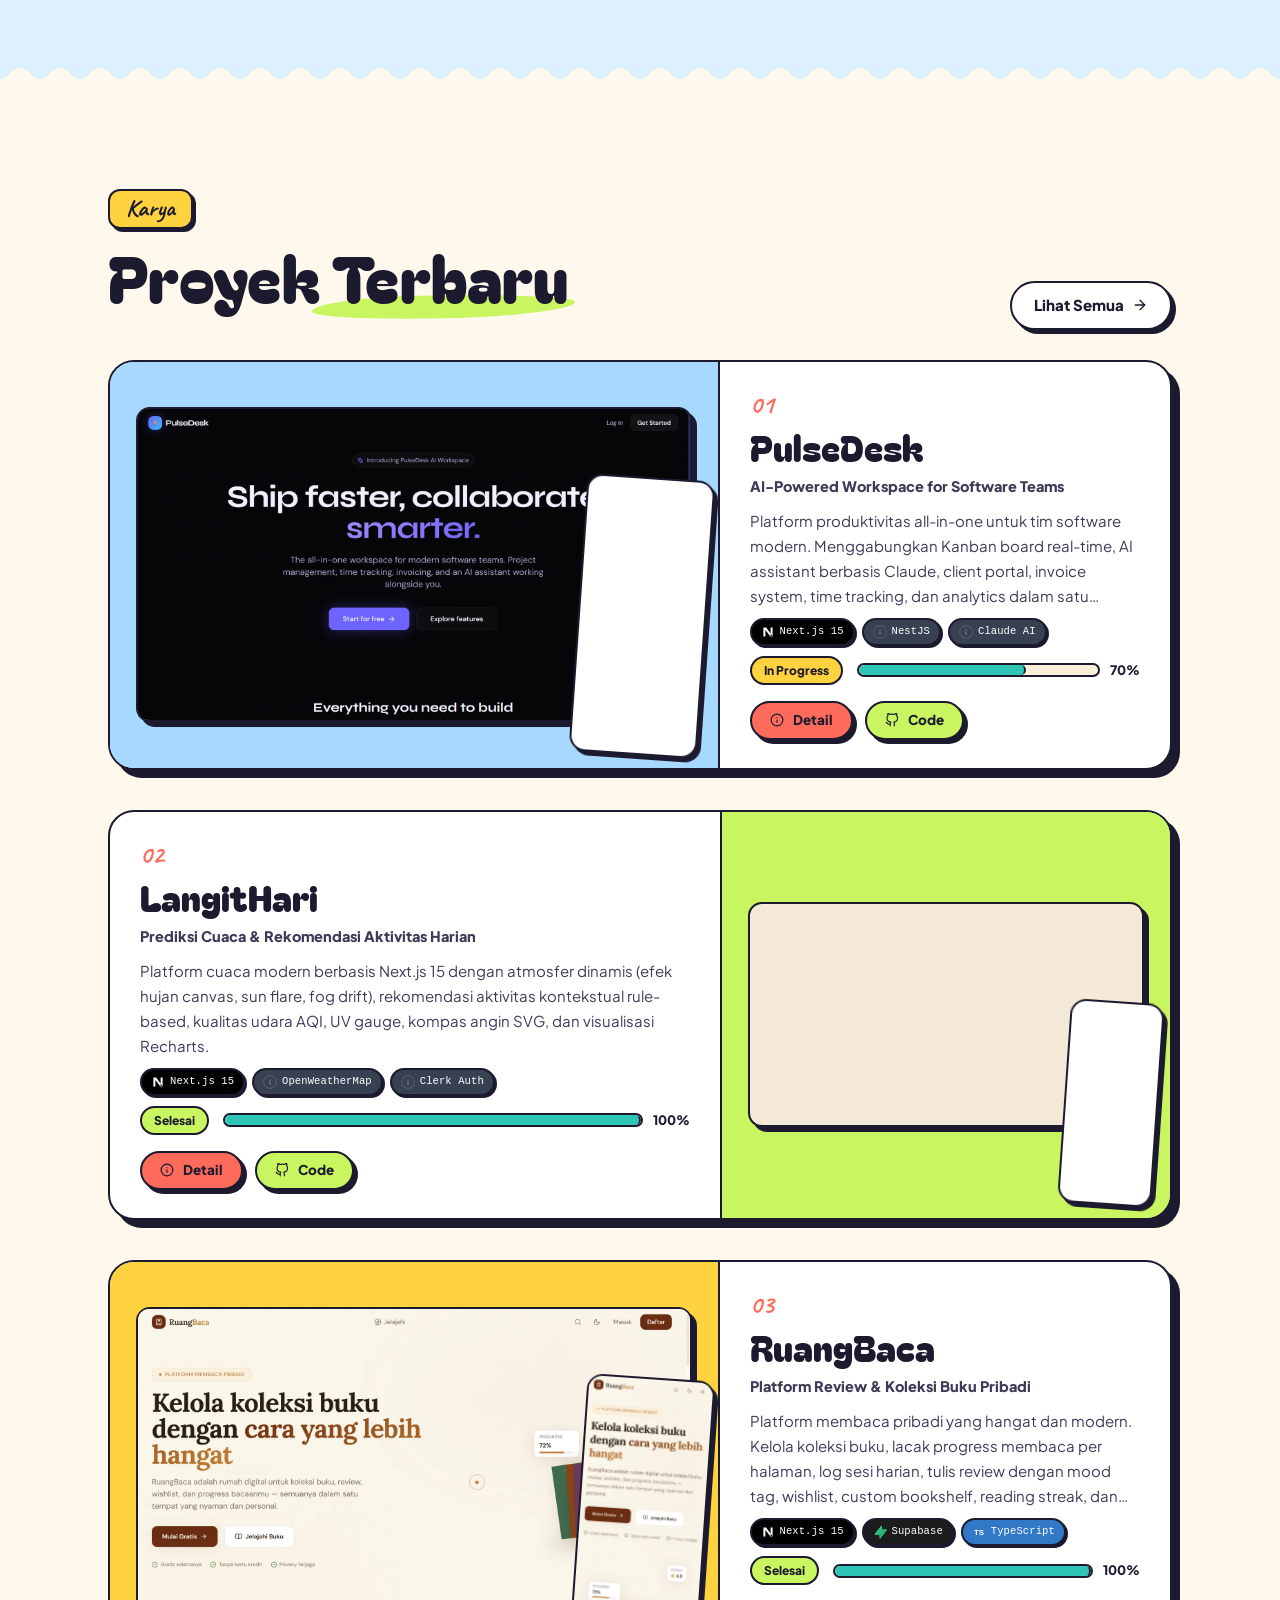
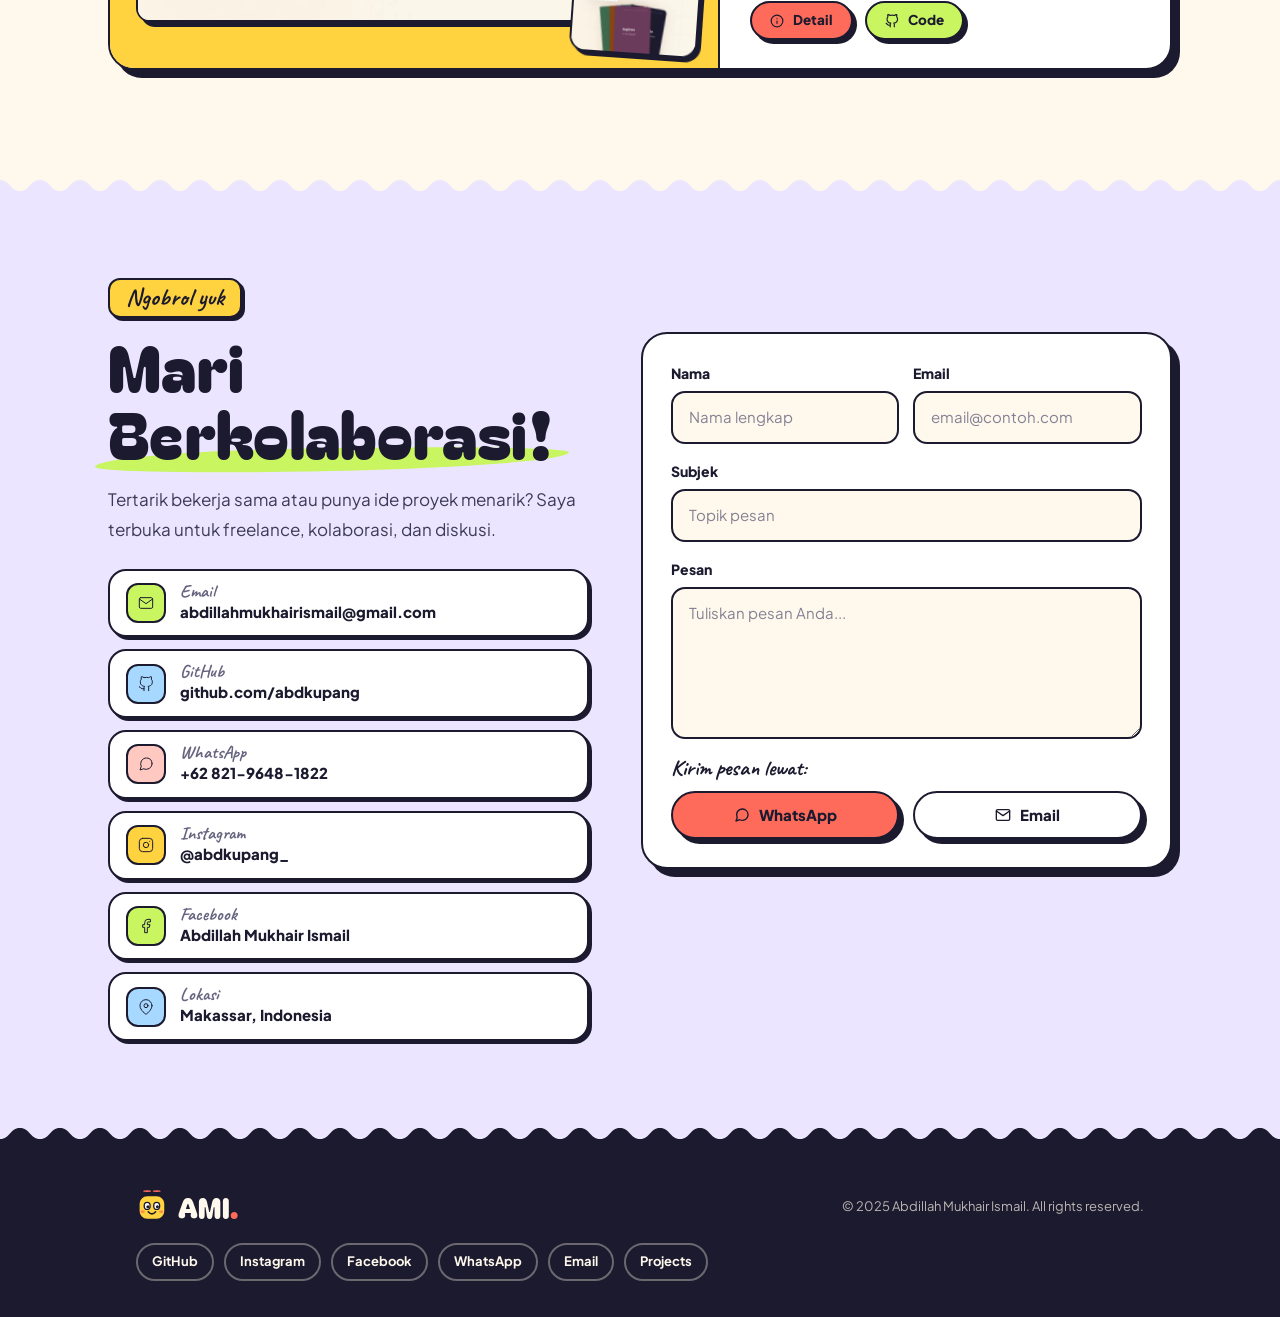
==== commit eca75f9e: "Layar masuk suara, tik scroll, wajah takut Ami" ====
--- a/index.html
+++ b/index.html
@@ -444,6 +444,7 @@
 <script src="github.js"></script>
 <script src="sfx.js"></script>
 <script src="music.js"></script>
+<script src="gate.js"></script>
 <script src="cursor.js"></script>
 <script src="script.js"></script>
 <script src="physics.js"></script>
--- a/theme.css
+++ b/theme.css
@@ -394,33 +394,50 @@
   .ami-prop, .ami-eyes, .ami.walking .ami-body, .ami.flying .ami-body { animation: none !important; }
 }
 
-/* ── Obrolan dengan Ami ── */
-.ami-chat { position: fixed; z-index: 8200; right: 14px; bottom: 14px; width: min(340px, calc(100vw - 28px)); background: var(--paper); border: var(--bw) solid var(--ink); border-radius: 20px; box-shadow: 5px 5px 0 var(--ink); display: flex; flex-direction: column; overflow: hidden; animation: chatIn .35s var(--spring); }
+/* ── Obrolan dengan Ami (ringkas) ── */
+.ami .ic, .ami-chat .ic, .ami-say .ic { width: 1.1em; height: 1.1em; flex: none; fill: none; stroke: currentColor; stroke-width: 2.2; stroke-linecap: round; stroke-linejoin: round; vertical-align: -.17em; margin-right: .32em; }
+.ami-chat { position: fixed; z-index: 8200; left: 20px; bottom: 20px; width: min(330px, calc(100vw - 40px)); background: var(--paper); border: var(--bw) solid var(--ink); border-radius: 18px; box-shadow: 4px 4px 0 var(--ink); display: flex; flex-direction: column; overflow: hidden; animation: chatIn .3s var(--spring); }
 .ami-chat[hidden] { display: none; }
-@keyframes chatIn { from { transform: translateY(20px) scale(.95); opacity: 0; } }
-.ami-chat-head { display: flex; align-items: center; justify-content: space-between; padding: 8px 8px 8px 16px; background: var(--yellow); border-bottom: var(--bw) solid var(--ink); font-size: 14px; }
-.ami-chat-x { width: 30px; height: 30px; border-radius: 50%; border: 2px solid var(--ink); background: var(--paper); font-size: 20px; line-height: 1; font-weight: 800; cursor: pointer; }
-.ami-chat-log { display: flex; flex-direction: column; gap: 6px; padding: 10px 12px; max-height: 120px; overflow-y: auto; font-size: 13.5px; font-weight: 600; }
-.ami-chat-log .l-ami, .ami-chat-log .l-me { padding: 6px 11px; border-radius: 14px; border: 2px solid var(--ink); max-width: 88%; line-height: 1.35; }
-.ami-chat-log .l-ami { background: var(--cream); align-self: flex-start; border-bottom-left-radius: 4px; }
-.ami-chat-log .l-me { background: var(--sky); align-self: flex-end; border-bottom-right-radius: 4px; }
-.ami-chat-chips { display: flex; gap: 6px; padding: 0 12px 8px; overflow-x: auto; scrollbar-width: none; -webkit-overflow-scrolling: touch; }
+@keyframes chatIn { from { transform: translateY(16px) scale(.96); opacity: 0; } }
+.ami-chat-log { display: flex; flex-direction: column; gap: 4px; padding: 8px 10px 4px; max-height: 4.9em; min-height: 1.9em; overflow-y: auto; font-size: 13px; font-weight: 600; background: var(--cream); border-bottom: 2px dashed rgba(27,26,46,.25); }
+.ami-chat-log .l-ami, .ami-chat-log .l-me { padding: 3px 10px; border-radius: 12px; border: 2px solid var(--ink); max-width: 90%; line-height: 1.3; }
+.ami-chat-log .l-ami { background: var(--paper); align-self: flex-start; border-bottom-left-radius: 3px; }
+.ami-chat-log .l-me { background: var(--sky); align-self: flex-end; border-bottom-right-radius: 3px; }
+.ami-chat-chips { display: flex; gap: 6px; padding: 7px 10px; overflow-x: auto; scrollbar-width: none; -webkit-overflow-scrolling: touch; }
 .ami-chat-chips::-webkit-scrollbar { display: none; }
-.ami-chat-chips button { flex: none; padding: 5px 11px; border-radius: 999px; border: 2px solid var(--ink); background: var(--paper); font: 700 12.5px var(--font-body); cursor: pointer; white-space: nowrap; }
+.ami-chat-chips button { flex: none; display: inline-flex; align-items: center; padding: 4px 11px 4px 9px; border-radius: 999px; border: 2px solid var(--ink); background: var(--paper); font: 700 12.5px var(--font-body); cursor: pointer; white-space: nowrap; }
+.ami-chat-chips button .ic { margin-right: .35em; }
 .ami-chat-chips button:active { background: var(--lime); }
-.ami-chat-form { display: flex; gap: 6px; padding: 0 12px 12px; }
-.ami-chat-form input { flex: 1; min-width: 0; padding: 8px 12px; border: 2px solid var(--ink); border-radius: 999px; font: 600 16px var(--font-body); background: var(--cream); }
-.ami-chat-form button { padding: 8px 14px; border: 2px solid var(--ink); border-radius: 999px; background: var(--coral); color: #fff; font: 800 13px var(--font-body); cursor: pointer; }
-@media (max-width: 860px) { .ami-chat { right: 8px; bottom: 8px; width: calc(100vw - 16px); } }
-.ami-say { max-width: min(220px, 60vw); width: max-content; }
+.ami-chat-form { display: flex; gap: 6px; padding: 0 10px 10px; }
+.ami-chat-form input { flex: 1; min-width: 0; padding: 7px 12px; border: 2px solid var(--ink); border-radius: 999px; font: 600 16px var(--font-body); background: var(--cream); }
+.ami-chat-form button { flex: none; width: 38px; height: 38px; display: grid; place-items: center; border: 2px solid var(--ink); border-radius: 50%; cursor: pointer; color: var(--ink); }
+.ami-chat-form button .ic { margin: 0; width: 18px; height: 18px; }
+.ami-chat-send { background: var(--coral); color: #fff !important; }
+.ami-chat-x { background: var(--paper); }
+body.chat-open { padding-bottom: calc(var(--chat-h, 0px) + 12px); }
+body:has(.ami-chat:not([hidden])) .physics-hint { display: none; }
+@media (max-width: 860px) { .ami-chat { left: 8px; bottom: 8px; width: calc(100vw - 16px); } }
+.ami-say { max-width: min(220px, 60vw); width: max-content; display: block; }
+.ami-say.below { bottom: auto; top: calc(100% + 8px); transform-origin: 0 0; border-radius: 4px 16px 16px 16px; }
 
 /* state baru Ami */
 .ami.dance .ami-body { animation: amiDance .42s ease-in-out infinite; }
 @keyframes amiDance { 0%,100% { rotate: -10deg; translate: -4px 0; } 50% { rotate: 10deg; translate: 4px -10px; } }
 .ami.spin .ami-body { animation: amiSpin 1s ease-in-out; }
 @keyframes amiSpin { to { rotate: 720deg; } }
+.ami.tumble .ami-body { transform-origin: 50% 50%; }
 .ami.perched .ami-shadow { opacity: 0; }
 @media (prefers-reduced-motion: reduce) { .ami.dance .ami-body, .ami.spin .ami-body, .ami-chat { animation: none !important; } }
-body:has(.ami-chat:not([hidden])) .physics-hint { display: none; }
-@media (max-width: 860px) { .ami-chat-log { max-height: 84px; } }
-.ami-say.below { bottom: auto; top: calc(100% + 8px); transform-origin: 0 0; border-radius: 4px 16px 16px 16px; }
+
+/* wajah takut saat diangkat / dilempar */
+.ami .m-brow, .ami .ami-sweat { display: none; }
+.ami.scared .m-brow, .ami.scared .ami-sweat { display: inline; }
+.ami.scared .m-smile, .ami.scared .m-o { display: none; }
+.ami.scared .m-x { display: inline; }
+.ami.scared .ami-eyes { animation: none; transform: scale(1.18); }
+.ami.scared .ami-pupil circle { r: 1.8px; }
+.ami.scared .ami-body { animation: amiShake .09s linear infinite; }
+@keyframes amiShake { 0%,100% { translate: -1.6px 0; } 50% { translate: 1.6px 0; } }
+.ami.scared .ami-sweat { animation: amiSweat .5s ease-in infinite; }
+@keyframes amiSweat { from { translate: 0 -2px; opacity: 1; } to { translate: 2px 9px; opacity: 0; } }
+@media (prefers-reduced-motion: reduce) { .ami.scared .ami-body, .ami.scared .ami-sweat { animation: none !important; } }
